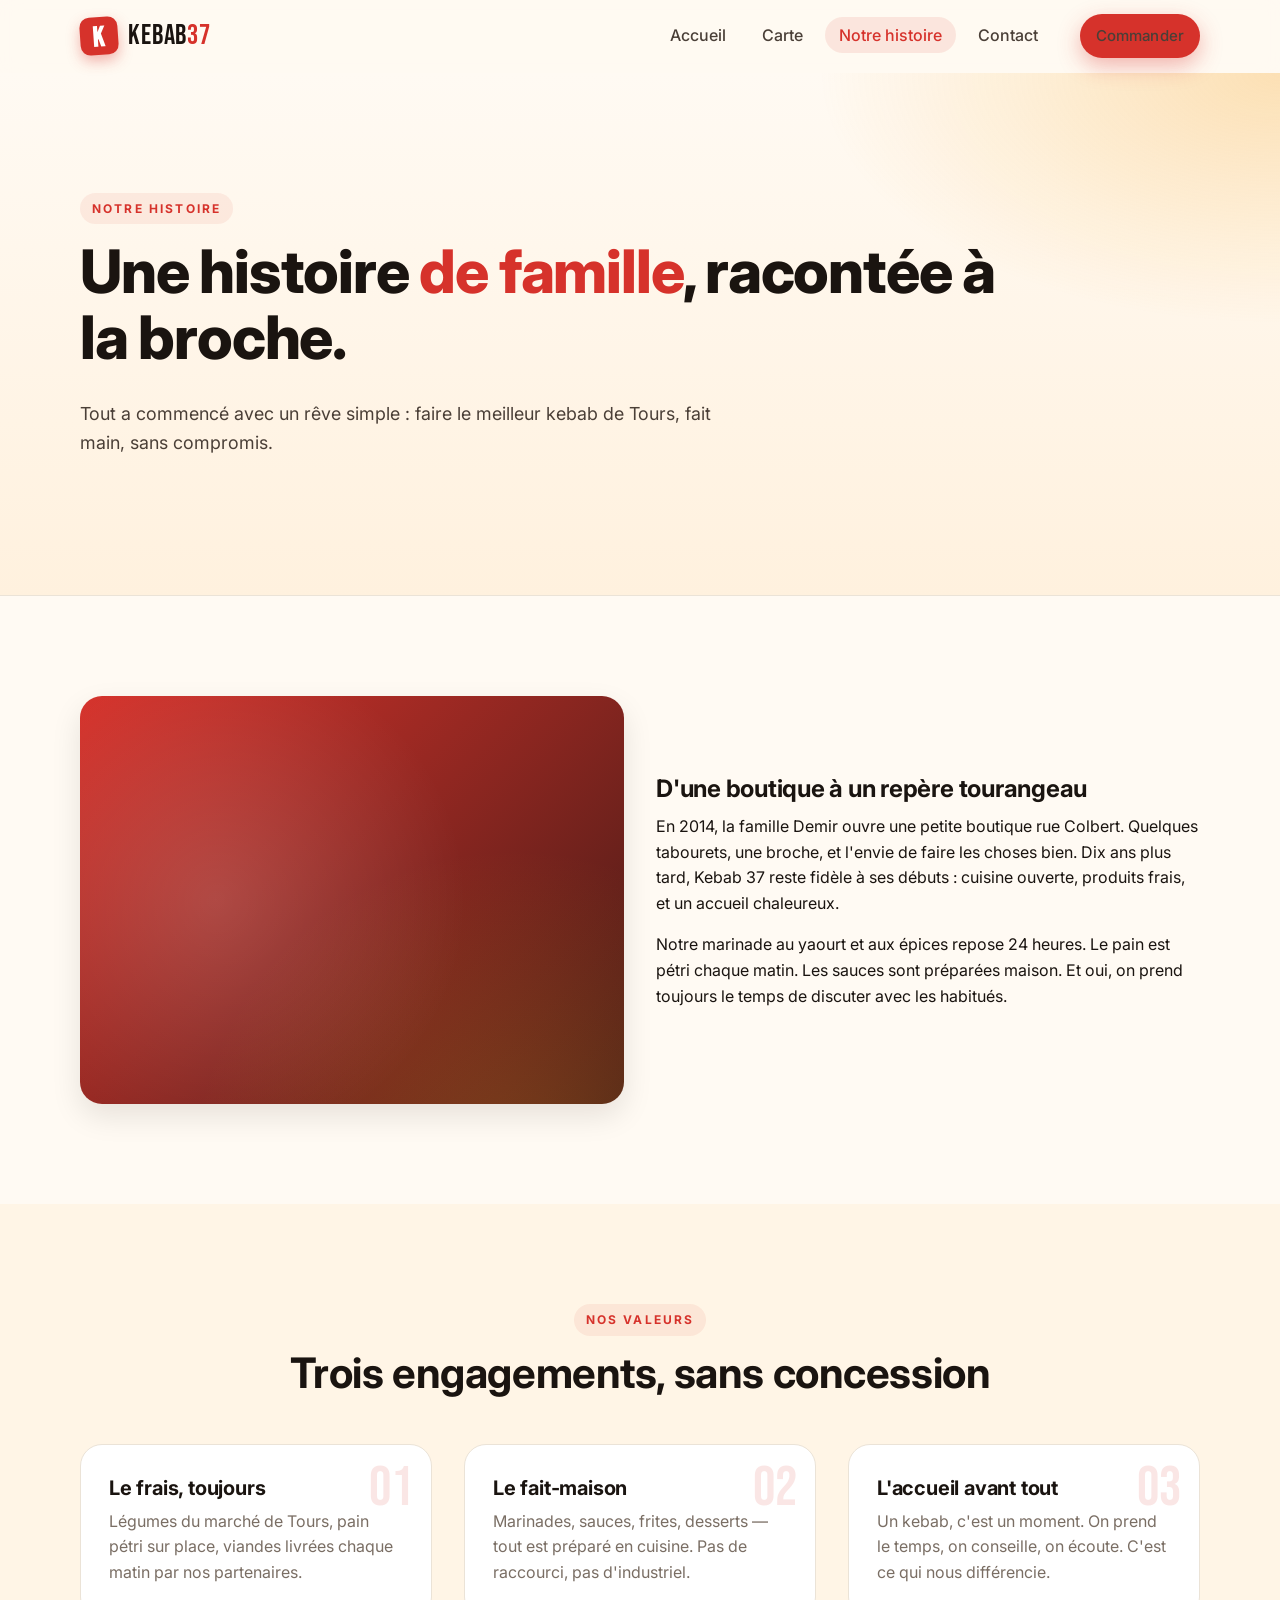
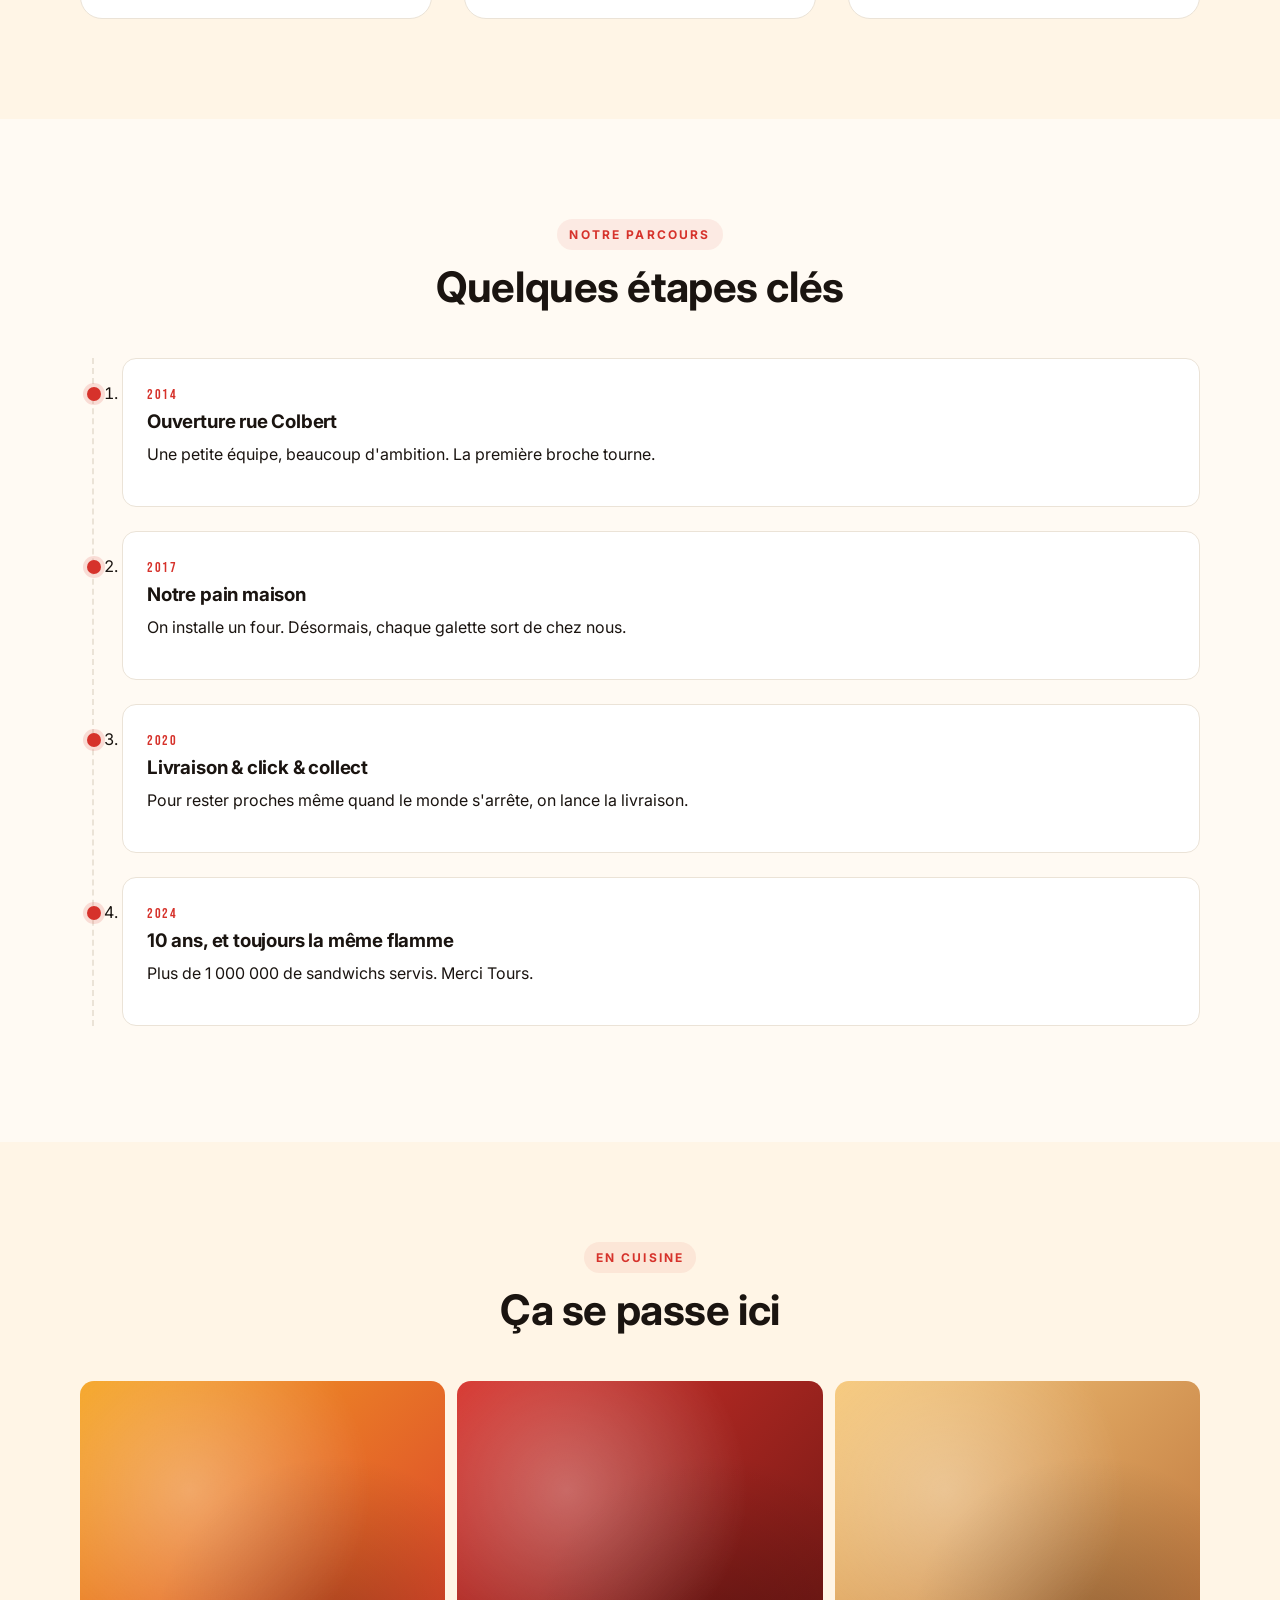
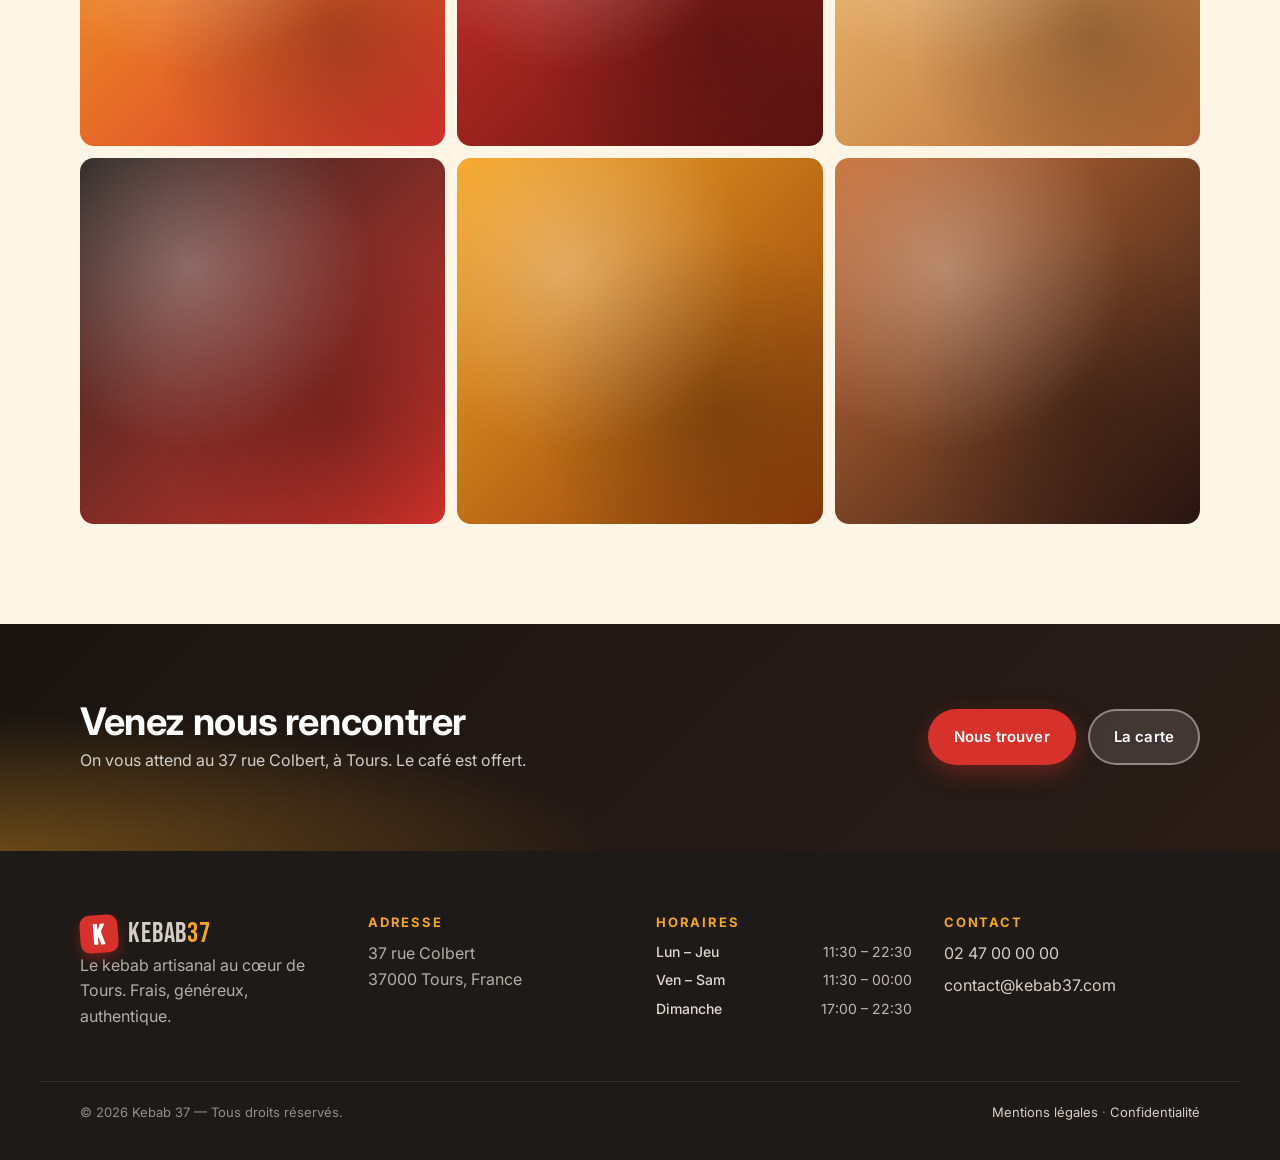
==== about.html @ 41ce118f "feat: initial Kebab 37 multi-page site (home, menu, about, contact)" ====
<!DOCTYPE html>
<html lang="fr">
<head>
  <meta charset="UTF-8" />
  <meta name="viewport" content="width=device-width, initial-scale=1.0" />
  <title>Notre histoire — Kebab 37</title>
  <meta name="description" content="L'histoire de Kebab 37 : une famille passionnée, des recettes traditionnelles, un produit français." />
  <link rel="preconnect" href="https://fonts.googleapis.com">
  <link rel="preconnect" href="https://fonts.gstatic.com" crossorigin>
  <link href="https://fonts.googleapis.com/css2?family=Bebas+Neue&family=Inter:wght@400;500;600;700;800&display=swap" rel="stylesheet">
  <link rel="stylesheet" href="assets/css/styles.css" />
</head>
<body>
  <a class="skip-link" href="#main">Aller au contenu</a>

  <header class="site-header" id="siteHeader">
    <div class="container nav-wrap">
      <a href="index.html" class="logo" aria-label="Kebab 37 - Accueil">
        <span class="logo-mark">K</span>
        <span class="logo-text">Kebab<span class="logo-num">37</span></span>
      </a>
      <button class="nav-toggle" aria-label="Ouvrir le menu" aria-expanded="false" aria-controls="primaryNav">
        <span></span><span></span><span></span>
      </button>
      <nav id="primaryNav" class="primary-nav" aria-label="Menu principal">
        <ul>
          <li><a href="index.html">Accueil</a></li>
          <li><a href="menu.html">Carte</a></li>
          <li><a href="about.html" class="active">Notre histoire</a></li>
          <li><a href="contact.html">Contact</a></li>
        </ul>
        <a class="btn btn-primary nav-cta" href="contact.html#commander">Commander</a>
      </nav>
    </div>
  </header>

  <main id="main">
    <section class="page-hero">
      <div class="container">
        <p class="eyebrow">Notre histoire</p>
        <h1>Une histoire <span class="accent">de famille</span>, racontée à la broche.</h1>
        <p class="lead">Tout a commencé avec un rêve simple : faire le meilleur kebab de Tours, fait main, sans compromis.</p>
      </div>
    </section>

    <section class="section">
      <div class="container grid grid-2 align-center">
        <div class="story-media" aria-hidden="true">
          <div class="story-img tall" data-img="family"></div>
        </div>
        <div>
          <h2>D'une boutique à un repère tourangeau</h2>
          <p>
            En 2014, la famille Demir ouvre une petite boutique rue Colbert. Quelques tabourets, une broche,
            et l'envie de faire les choses bien. Dix ans plus tard, Kebab 37 reste fidèle à ses débuts :
            cuisine ouverte, produits frais, et un accueil chaleureux.
          </p>
          <p>
            Notre marinade au yaourt et aux épices repose 24 heures. Le pain est pétri chaque matin.
            Les sauces sont préparées maison. Et oui, on prend toujours le temps de discuter avec les habitués.
          </p>
        </div>
      </div>
    </section>

    <!-- VALUES -->
    <section class="section alt">
      <div class="container">
        <header class="section-head">
          <p class="eyebrow">Nos valeurs</p>
          <h2>Trois engagements, sans concession</h2>
        </header>
        <div class="grid grid-3">
          <article class="value-card">
            <div class="value-num">01</div>
            <h3>Le frais, toujours</h3>
            <p>Légumes du marché de Tours, pain pétri sur place, viandes livrées chaque matin par nos partenaires.</p>
          </article>
          <article class="value-card">
            <div class="value-num">02</div>
            <h3>Le fait-maison</h3>
            <p>Marinades, sauces, frites, desserts — tout est préparé en cuisine. Pas de raccourci, pas d'industriel.</p>
          </article>
          <article class="value-card">
            <div class="value-num">03</div>
            <h3>L'accueil avant tout</h3>
            <p>Un kebab, c'est un moment. On prend le temps, on conseille, on écoute. C'est ce qui nous différencie.</p>
          </article>
        </div>
      </div>
    </section>

    <!-- TIMELINE -->
    <section class="section">
      <div class="container">
        <header class="section-head">
          <p class="eyebrow">Notre parcours</p>
          <h2>Quelques étapes clés</h2>
        </header>
        <ol class="timeline">
          <li>
            <span class="t-year">2014</span>
            <h3>Ouverture rue Colbert</h3>
            <p>Une petite équipe, beaucoup d'ambition. La première broche tourne.</p>
          </li>
          <li>
            <span class="t-year">2017</span>
            <h3>Notre pain maison</h3>
            <p>On installe un four. Désormais, chaque galette sort de chez nous.</p>
          </li>
          <li>
            <span class="t-year">2020</span>
            <h3>Livraison & click & collect</h3>
            <p>Pour rester proches même quand le monde s'arrête, on lance la livraison.</p>
          </li>
          <li>
            <span class="t-year">2024</span>
            <h3>10 ans, et toujours la même flamme</h3>
            <p>Plus de 1 000 000 de sandwichs servis. Merci Tours.</p>
          </li>
        </ol>
      </div>
    </section>

    <!-- GALLERY -->
    <section class="section alt">
      <div class="container">
        <header class="section-head">
          <p class="eyebrow">En cuisine</p>
          <h2>Ça se passe ici</h2>
        </header>
        <div class="gallery">
          <div class="gal-item" data-img="g1"></div>
          <div class="gal-item" data-img="g2"></div>
          <div class="gal-item" data-img="g3"></div>
          <div class="gal-item" data-img="g4"></div>
          <div class="gal-item" data-img="g5"></div>
          <div class="gal-item" data-img="g6"></div>
        </div>
      </div>
    </section>

    <section class="cta-band">
      <div class="container cta-inner">
        <div>
          <h2>Venez nous rencontrer</h2>
          <p>On vous attend au 37 rue Colbert, à Tours. Le café est offert.</p>
        </div>
        <div class="cta-actions">
          <a class="btn btn-primary" href="contact.html">Nous trouver</a>
          <a class="btn btn-ghost-light" href="menu.html">La carte</a>
        </div>
      </div>
    </section>
  </main>

  <footer class="site-footer">
    <div class="container grid grid-4 footer-grid">
      <div>
        <a href="index.html" class="logo logo-light">
          <span class="logo-mark">K</span>
          <span class="logo-text">Kebab<span class="logo-num">37</span></span>
        </a>
        <p class="muted">Le kebab artisanal au cœur de Tours. Frais, généreux, authentique.</p>
      </div>
      <div>
        <h4>Adresse</h4>
        <p class="muted">37 rue Colbert<br/>37000 Tours, France</p>
      </div>
      <div>
        <h4>Horaires</h4>
        <ul class="hours">
          <li><span>Lun – Jeu</span><span>11:30 – 22:30</span></li>
          <li><span>Ven – Sam</span><span>11:30 – 00:00</span></li>
          <li><span>Dimanche</span><span>17:00 – 22:30</span></li>
        </ul>
      </div>
      <div>
        <h4>Contact</h4>
        <ul class="contact-list">
          <li><a href="tel:+33247000000">02 47 00 00 00</a></li>
          <li><a href="mailto:contact@kebab37.com">contact@kebab37.com</a></li>
        </ul>
      </div>
    </div>
    <div class="container footer-bottom">
      <p>© <span id="year"></span> Kebab 37 — Tous droits réservés.</p>
      <p><a href="#">Mentions légales</a> · <a href="#">Confidentialité</a></p>
    </div>
  </footer>

  <script src="assets/js/main.js"></script>
</body>
</html>
---- assets/css/styles.css ----
/* ============================================
   Kebab 37 — Stylesheet
   ============================================ */

/* ---------- Tokens ---------- */
:root {
  --c-bg: #fffaf3;
  --c-surface: #ffffff;
  --c-ink: #1a1410;
  --c-ink-2: #4a3f37;
  --c-muted: #7a6e64;
  --c-line: #ebe3d7;

  --c-primary: #d6322b;       /* tomato red */
  --c-primary-dk: #b62721;
  --c-accent: #f5a524;        /* warm saffron */
  --c-accent-dk: #c4801a;
  --c-charcoal: #1d1a17;
  --c-charcoal-2: #2a2521;

  --shadow-sm: 0 4px 12px rgba(20, 12, 6, 0.06);
  --shadow-md: 0 12px 30px rgba(20, 12, 6, 0.10);
  --shadow-lg: 0 24px 60px rgba(20, 12, 6, 0.18);

  --radius-sm: 8px;
  --radius: 14px;
  --radius-lg: 22px;
  --radius-pill: 999px;

  --max-w: 1200px;
  --gutter: clamp(16px, 4vw, 40px);

  --t-fast: 160ms ease;
  --t-med: 280ms cubic-bezier(.2,.7,.3,1);

  --font-display: "Bebas Neue", "Inter", system-ui, sans-serif;
  --font-body: "Inter", system-ui, -apple-system, "Segoe UI", Roboto, sans-serif;
}

/* ---------- Reset ---------- */
*, *::before, *::after { box-sizing: border-box; }
html { scroll-behavior: smooth; -webkit-text-size-adjust: 100%; }
body {
  margin: 0;
  font-family: var(--font-body);
  color: var(--c-ink);
  background: var(--c-bg);
  line-height: 1.6;
  -webkit-font-smoothing: antialiased;
  text-rendering: optimizeLegibility;
}
img, svg { max-width: 100%; display: block; }
a { color: inherit; text-decoration: none; }
button { font: inherit; cursor: pointer; border: 0; background: none; color: inherit; }
ul { list-style: none; padding: 0; margin: 0; }
h1, h2, h3, h4 { margin: 0 0 .5em; line-height: 1.1; letter-spacing: -.01em; }
p { margin: 0 0 1em; }

.skip-link {
  position: absolute; left: -9999px; top: 0;
  background: var(--c-ink); color: #fff; padding: 12px 16px; z-index: 999; border-radius: 0 0 8px 0;
}
.skip-link:focus { left: 0; }

/* ---------- Layout ---------- */
.container {
  max-width: var(--max-w);
  margin-inline: auto;
  padding-inline: var(--gutter);
}
.section { padding-block: clamp(56px, 8vw, 100px); }
.section.alt { background: #fff5e6; }
.section-head { text-align: center; margin-bottom: 48px; }
.section-head h2 { font-size: clamp(28px, 3.4vw, 42px); }
.section-sub { color: var(--c-muted); max-width: 60ch; margin-inline: auto; }
.center { text-align: center; }
.mt-32 { margin-top: 32px; }
.muted { color: var(--c-muted); }

.grid { display: grid; gap: clamp(20px, 3vw, 32px); }
.grid-2 { grid-template-columns: 1fr; }
.grid-3 { grid-template-columns: 1fr; }
.grid-4 { grid-template-columns: 1fr; }
@media (min-width: 720px) {
  .grid-2 { grid-template-columns: repeat(2, 1fr); }
  .grid-3 { grid-template-columns: repeat(2, 1fr); }
  .grid-4 { grid-template-columns: repeat(2, 1fr); }
}
@media (min-width: 1000px) {
  .grid-3 { grid-template-columns: repeat(3, 1fr); }
  .grid-4 { grid-template-columns: repeat(4, 1fr); }
}
.align-center { align-items: center; }

/* ---------- Eyebrow / Headings ---------- */
.eyebrow {
  display: inline-block;
  text-transform: uppercase;
  letter-spacing: .18em;
  font-weight: 700;
  font-size: 12px;
  color: var(--c-primary);
  margin-bottom: 14px;
  padding: 6px 12px;
  background: rgba(214, 50, 43, .08);
  border-radius: var(--radius-pill);
}
.accent { color: var(--c-primary); }

/* ---------- Buttons ---------- */
.btn {
  display: inline-flex;
  align-items: center;
  gap: 10px;
  padding: 14px 24px;
  border-radius: var(--radius-pill);
  font-weight: 600;
  font-size: 15px;
  letter-spacing: .01em;
  transition: transform var(--t-fast), background var(--t-fast), box-shadow var(--t-fast), color var(--t-fast);
  white-space: nowrap;
  border: 2px solid transparent;
}
.btn:active { transform: translateY(1px); }
.btn-primary {
  background: var(--c-primary);
  color: #fff;
  box-shadow: 0 8px 22px rgba(214, 50, 43, .35);
}
.btn-primary:hover { background: var(--c-primary-dk); box-shadow: 0 10px 26px rgba(214, 50, 43, .45); }
.btn-outline {
  border-color: var(--c-ink);
  color: var(--c-ink);
}
.btn-outline:hover { background: var(--c-ink); color: #fff; }
.btn-ghost {
  background: rgba(26, 20, 16, .05);
  color: var(--c-ink);
}
.btn-ghost:hover { background: rgba(26, 20, 16, .1); }
.btn-ghost-light {
  background: rgba(255,255,255,.12);
  color: #fff;
  border-color: rgba(255,255,255,.4);
}
.btn-ghost-light:hover { background: rgba(255,255,255,.22); }

/* ---------- Header / Nav ---------- */
.site-header {
  position: sticky;
  top: 0;
  z-index: 50;
  backdrop-filter: saturate(140%) blur(10px);
  -webkit-backdrop-filter: saturate(140%) blur(10px);
  background: rgba(255, 250, 243, .85);
  border-bottom: 1px solid transparent;
  transition: border-color var(--t-fast), background var(--t-fast), box-shadow var(--t-fast);
}
.site-header.scrolled {
  border-color: var(--c-line);
  box-shadow: var(--shadow-sm);
}
.nav-wrap {
  display: flex;
  align-items: center;
  justify-content: space-between;
  height: 72px;
  gap: 24px;
}
.logo {
  display: inline-flex;
  align-items: center;
  gap: 10px;
  font-family: var(--font-display);
  font-size: 28px;
  letter-spacing: .03em;
  color: var(--c-ink);
}
.logo-mark {
  display: inline-grid;
  place-items: center;
  width: 38px; height: 38px;
  background: var(--c-primary);
  color: #fff;
  border-radius: 10px;
  font-weight: 800;
  box-shadow: 0 6px 14px rgba(214, 50, 43, .35);
  transform: rotate(-4deg);
}
.logo-text { line-height: 1; }
.logo-num { color: var(--c-primary); }
.logo-light { color: #fff; }
.logo-light .logo-num { color: var(--c-accent); }

.primary-nav {
  display: flex;
  align-items: center;
  gap: 28px;
}
.primary-nav ul {
  display: flex;
  gap: 8px;
}
.primary-nav a {
  position: relative;
  padding: 8px 14px;
  font-weight: 500;
  border-radius: var(--radius-pill);
  color: var(--c-ink-2);
  transition: color var(--t-fast), background var(--t-fast);
}
.primary-nav a:hover { color: var(--c-ink); background: rgba(26, 20, 16, .05); }
.primary-nav a.active {
  color: var(--c-primary);
  background: rgba(214, 50, 43, .1);
}

.nav-toggle {
  display: none;
  width: 44px; height: 44px;
  border-radius: 10px;
  position: relative;
}
.nav-toggle span {
  display: block;
  position: absolute;
  left: 12px;
  width: 20px;
  height: 2px;
  background: var(--c-ink);
  border-radius: 2px;
  transition: transform var(--t-fast), opacity var(--t-fast), top var(--t-fast);
}
.nav-toggle span:nth-child(1) { top: 16px; }
.nav-toggle span:nth-child(2) { top: 21px; }
.nav-toggle span:nth-child(3) { top: 26px; }
.nav-toggle[aria-expanded="true"] span:nth-child(1) { top: 21px; transform: rotate(45deg); }
.nav-toggle[aria-expanded="true"] span:nth-child(2) { opacity: 0; }
.nav-toggle[aria-expanded="true"] span:nth-child(3) { top: 21px; transform: rotate(-45deg); }

@media (max-width: 920px) {
  .nav-toggle { display: block; }
  .primary-nav {
    position: fixed;
    inset: 72px 0 auto 0;
    background: var(--c-bg);
    flex-direction: column;
    align-items: stretch;
    gap: 16px;
    padding: 24px var(--gutter) 32px;
    border-bottom: 1px solid var(--c-line);
    transform: translateY(-12px);
    opacity: 0;
    pointer-events: none;
    transition: transform var(--t-med), opacity var(--t-med);
    box-shadow: var(--shadow-md);
  }
  .primary-nav.open {
    transform: translateY(0);
    opacity: 1;
    pointer-events: auto;
  }
  .primary-nav ul {
    flex-direction: column;
    gap: 4px;
  }
  .primary-nav a {
    display: block;
    padding: 14px 16px;
    border-radius: var(--radius);
  }
  .nav-cta { align-self: flex-start; }
}

/* ---------- Hero ---------- */
.hero {
  position: relative;
  overflow: hidden;
  isolation: isolate;
}
.hero-bg {
  position: absolute;
  inset: 0;
  z-index: -1;
  background:
    radial-gradient(80% 60% at 80% 0%, rgba(245, 165, 36, .35), transparent 60%),
    radial-gradient(60% 50% at 0% 100%, rgba(214, 50, 43, .25), transparent 60%),
    linear-gradient(180deg, #fffaf3 0%, #fff1de 100%);
}
.hero-bg::after {
  content: "";
  position: absolute;
  inset: 0;
  background-image:
    radial-gradient(circle at 1px 1px, rgba(26,20,16,.07) 1px, transparent 0);
  background-size: 24px 24px;
  opacity: .6;
  mask-image: linear-gradient(180deg, transparent, black 25%, black 75%, transparent);
  -webkit-mask-image: linear-gradient(180deg, transparent, black 25%, black 75%, transparent);
}
.hero-inner {
  padding-block: clamp(80px, 12vw, 140px);
  max-width: 880px;
}
.hero h1 {
  font-size: clamp(40px, 7vw, 84px);
  font-weight: 800;
  letter-spacing: -.02em;
  line-height: 1.02;
  margin-top: 8px;
}
.hero .lead {
  font-size: clamp(16px, 1.6vw, 19px);
  color: var(--c-ink-2);
  max-width: 60ch;
  margin-top: 18px;
}
.hero-cta {
  display: flex;
  flex-wrap: wrap;
  gap: 14px;
  margin-top: 32px;
}
.hero-meta {
  display: grid;
  grid-template-columns: repeat(3, minmax(0, 1fr));
  gap: 16px;
  margin-top: 56px;
  max-width: 640px;
}
.hero-meta li {
  display: flex;
  flex-direction: column;
  gap: 2px;
  padding: 16px 18px;
  background: rgba(255,255,255,.6);
  border: 1px solid var(--c-line);
  border-radius: var(--radius);
  backdrop-filter: blur(6px);
}
.hero-meta strong {
  font-family: var(--font-display);
  font-size: 28px;
  letter-spacing: .02em;
  color: var(--c-primary);
}
.hero-meta span { color: var(--c-muted); font-size: 13px; }

@media (max-width: 720px) {
  .hero-meta { grid-template-columns: 1fr; }
}

/* ---------- Page hero (subpages) ---------- */
.page-hero {
  position: relative;
  padding-block: clamp(72px, 10vw, 120px);
  background:
    radial-gradient(60% 80% at 100% 0%, rgba(245, 165, 36, .3), transparent 60%),
    linear-gradient(180deg, #fffaf3, #fff1de);
  border-bottom: 1px solid var(--c-line);
}
.page-hero h1 {
  font-size: clamp(34px, 5vw, 60px);
  font-weight: 800;
  letter-spacing: -.02em;
  max-width: 24ch;
}
.page-hero .lead {
  color: var(--c-ink-2);
  max-width: 60ch;
  font-size: clamp(15px, 1.4vw, 18px);
}

/* ---------- Features ---------- */
.feature-card {
  background: var(--c-surface);
  border: 1px solid var(--c-line);
  border-radius: var(--radius-lg);
  padding: 28px 26px;
  transition: transform var(--t-med), box-shadow var(--t-med), border-color var(--t-med);
}
.feature-card:hover {
  transform: translateY(-4px);
  box-shadow: var(--shadow-md);
  border-color: transparent;
}
.icon-wrap {
  width: 52px; height: 52px;
  display: grid; place-items: center;
  background: rgba(214, 50, 43, .1);
  color: var(--c-primary);
  border-radius: 14px;
  margin-bottom: 18px;
}
.icon-wrap svg { width: 26px; height: 26px; }
.feature-card h3 { font-size: 19px; }
.feature-card p { color: var(--c-muted); margin: 0; }

/* ---------- Menu cards ---------- */
.menu-grid { gap: 24px; }
.dish-card {
  background: var(--c-surface);
  border: 1px solid var(--c-line);
  border-radius: var(--radius-lg);
  overflow: hidden;
  transition: transform var(--t-med), box-shadow var(--t-med), border-color var(--t-med);
  display: flex;
  flex-direction: column;
}
.dish-card:hover {
  transform: translateY(-4px);
  box-shadow: var(--shadow-md);
  border-color: transparent;
}
.dish-card.horizontal {
  flex-direction: row;
  align-items: stretch;
}
.dish-card.horizontal .dish-img {
  flex: 0 0 38%;
  min-height: 160px;
}
.dish-card.mini {
  padding: 0;
}
.dish-card.mini .dish-body { padding: 22px 22px; }
.dish-img {
  aspect-ratio: 16 / 10;
  background: linear-gradient(135deg, #f6c97a, #c97138);
  position: relative;
  overflow: hidden;
}
.dish-img::before {
  content: "";
  position: absolute; inset: 0;
  background:
    radial-gradient(circle at 30% 30%, rgba(255,255,255,.35), transparent 50%),
    radial-gradient(circle at 70% 70%, rgba(0,0,0,.18), transparent 50%);
}
.dish-img::after {
  content: "";
  position: absolute; inset: 0;
  background-image:
    radial-gradient(circle, rgba(255,255,255,.25) 1.5px, transparent 2px),
    radial-gradient(circle, rgba(0,0,0,.15) 1px, transparent 2px);
  background-size: 30px 30px, 18px 18px;
  background-position: 0 0, 9px 9px;
  opacity: .55;
  mix-blend-mode: overlay;
}
/* Themed image variants */
.dish-img[data-img="durum"]    { background: linear-gradient(135deg, #ffd47a 0%, #d97a2c 60%, #6d2d12 100%); }
.dish-img[data-img="galette"]  { background: linear-gradient(135deg, #ffe2a3 0%, #d49b3a 100%); }
.dish-img[data-img="pita"]     { background: linear-gradient(135deg, #f6caa0 0%, #b06a32 100%); }
.dish-img[data-img="vegetarien"] { background: linear-gradient(135deg, #b8d77a 0%, #5b8a37 100%); }
.dish-img[data-img="assiette"] { background: linear-gradient(135deg, #f6a86b 0%, #c84e2a 100%); }
.dish-img[data-img="mixte"]    { background: linear-gradient(135deg, #e88d4a 0%, #842819 100%); }
.dish-img[data-img="kofte"]    { background: linear-gradient(135deg, #d28259 0%, #6f2d18 100%); }
.dish-img[data-img="poulet"]   { background: linear-gradient(135deg, #f0c179 0%, #a25c2c 100%); }
.dish-img[data-img="tacos"]    { background: linear-gradient(135deg, #f5b15c 0%, #b34c2a 100%); }
.dish-img[data-img="tacosL"]   { background: linear-gradient(135deg, #e89b4a 0%, #8a3318 100%); }
.dish-img[data-img="tacosXL"]  { background: linear-gradient(135deg, #d77b35 0%, #4a1d10 100%); }
.dish-img[data-img="burger"]   { background: linear-gradient(135deg, #f4b15c 0%, #783a18 100%); }
.dish-img[data-img="cheese"]   { background: linear-gradient(135deg, #f5c14a 0%, #7a3a14 100%); }
.dish-img[data-img="chicken"]  { background: linear-gradient(135deg, #f6d27a 0%, #a05818 100%); }
.dish-img[data-img="kid"]      { background: linear-gradient(135deg, #ffd9a3 0%, #f08a3f 100%); }
.dish-img[data-img="nuggets"]  { background: linear-gradient(135deg, #ffd166 0%, #c87a26 100%); }
.dish-img[data-img="grill"]    { background: linear-gradient(135deg, #d6322b 0%, #4a0d0a 100%); }
.dish-img[data-img="family"]   { background: linear-gradient(135deg, #2a2521 0%, #d6322b 100%); }
.dish-img[data-img^="g"]       { background: linear-gradient(135deg, #f5a524 0%, #d6322b 100%); }

.dish-body {
  padding: 22px 24px 26px;
  flex: 1;
  display: flex;
  flex-direction: column;
}
.dish-head {
  display: flex;
  justify-content: space-between;
  gap: 14px;
  align-items: baseline;
  margin-bottom: 6px;
}
.dish-head h3 {
  font-size: 19px;
  margin: 0;
  display: inline-flex;
  align-items: center;
  gap: 8px;
}
.price {
  font-family: var(--font-display);
  font-size: 22px;
  letter-spacing: .03em;
  color: var(--c-primary);
}
.dish-body p {
  color: var(--c-muted);
  margin: 0 0 14px;
  font-size: 14.5px;
}
.tag {
  align-self: flex-start;
  margin-top: auto;
  font-size: 12px;
  font-weight: 600;
  letter-spacing: .04em;
  text-transform: uppercase;
  background: rgba(245, 165, 36, .15);
  color: var(--c-accent-dk);
  padding: 5px 10px;
  border-radius: var(--radius-pill);
}
.badge {
  font-size: 11px;
  padding: 3px 8px;
  border-radius: 6px;
  font-weight: 700;
  text-transform: uppercase;
  letter-spacing: .05em;
}
.badge.veg { background: #d6f0c1; color: #2f6a16; }

/* ---------- Menu filters ---------- */
.menu-filters {
  display: flex;
  flex-wrap: wrap;
  gap: 8px;
  justify-content: center;
  margin-bottom: 40px;
  padding: 6px;
  background: var(--c-surface);
  border: 1px solid var(--c-line);
  border-radius: var(--radius-pill);
  width: fit-content;
  margin-inline: auto;
  max-width: 100%;
  overflow-x: auto;
}
.filter {
  padding: 10px 18px;
  border-radius: var(--radius-pill);
  font-weight: 600;
  font-size: 14px;
  color: var(--c-ink-2);
  white-space: nowrap;
  transition: background var(--t-fast), color var(--t-fast);
}
.filter:hover { background: rgba(26,20,16,.06); }
.filter.active {
  background: var(--c-ink);
  color: #fff;
}
.menu-section { margin-bottom: 56px; }
.menu-section.is-hidden { display: none; }
.menu-section.is-hidden + .menu-section { margin-top: 0; }
.cat-title {
  font-family: var(--font-display);
  font-size: clamp(28px, 3vw, 36px);
  letter-spacing: .04em;
  margin-bottom: 20px;
  color: var(--c-ink);
  position: relative;
  padding-left: 18px;
}
.cat-title::before {
  content: "";
  position: absolute;
  left: 0;
  top: 50%;
  transform: translateY(-50%);
  width: 6px;
  height: 70%;
  background: var(--c-primary);
  border-radius: 4px;
}

/* ---------- Story ---------- */
.story-media {
  position: relative;
  aspect-ratio: 4/3;
  border-radius: var(--radius-lg);
  overflow: hidden;
  box-shadow: var(--shadow-md);
}
.story-img {
  position: absolute;
  inset: 0;
  background: linear-gradient(135deg, #d6322b 0%, #1a1410 100%);
}
.story-img.tall { aspect-ratio: 4/5; position: relative; inset: auto; }
.story-img::after {
  content: "";
  position: absolute; inset: 0;
  background-image:
    radial-gradient(circle at 25% 30%, rgba(255,255,255,.15), transparent 40%),
    radial-gradient(circle at 80% 70%, rgba(245, 165, 36, .25), transparent 50%);
}
.story-badge {
  position: absolute;
  bottom: 18px;
  left: 18px;
  background: rgba(255,255,255,.95);
  color: var(--c-ink);
  padding: 14px 18px;
  border-radius: var(--radius);
  display: flex;
  flex-direction: column;
  box-shadow: var(--shadow-md);
}
.story-badge strong {
  font-family: var(--font-display);
  font-size: 32px;
  color: var(--c-primary);
  line-height: 1;
}
.story-badge span { font-size: 12px; color: var(--c-muted); }
.story h2 {
  font-size: clamp(26px, 3vw, 36px);
}

/* ---------- Testimonials ---------- */
.quote-card {
  margin: 0;
  padding: 28px;
  background: var(--c-surface);
  border-radius: var(--radius-lg);
  border: 1px solid var(--c-line);
  transition: box-shadow var(--t-med), transform var(--t-med);
}
.quote-card:hover { box-shadow: var(--shadow-md); transform: translateY(-3px); }
.stars { color: var(--c-accent); letter-spacing: .15em; margin-bottom: 10px; }
.quote-card blockquote {
  margin: 0 0 12px;
  font-size: 17px;
  line-height: 1.55;
}
.quote-card figcaption { color: var(--c-muted); font-size: 14px; }

/* ---------- CTA band ---------- */
.cta-band {
  background:
    radial-gradient(80% 100% at 0% 100%, rgba(245, 165, 36, .35), transparent 60%),
    linear-gradient(135deg, #1a1410 0%, #2a1d18 100%);
  color: #fff;
}
.cta-inner {
  display: flex;
  gap: 28px;
  align-items: center;
  justify-content: space-between;
  flex-wrap: wrap;
  padding-block: clamp(48px, 6vw, 80px);
}
.cta-inner h2 { font-size: clamp(26px, 3vw, 38px); margin-bottom: 6px; }
.cta-inner p { color: rgba(255,255,255,.78); margin: 0; }
.cta-actions {
  display: flex;
  gap: 12px;
  flex-wrap: wrap;
}

/* ---------- About: values ---------- */
.value-card {
  background: var(--c-surface);
  border: 1px solid var(--c-line);
  border-radius: var(--radius-lg);
  padding: 32px 28px;
  position: relative;
  overflow: hidden;
}
.value-num {
  font-family: var(--font-display);
  font-size: 56px;
  color: rgba(214, 50, 43, .12);
  line-height: 1;
  position: absolute;
  top: 16px; right: 18px;
}
.value-card h3 { font-size: 20px; }
.value-card p { color: var(--c-muted); margin: 0; }

/* ---------- Timeline ---------- */
.timeline {
  position: relative;
  display: grid;
  gap: 24px;
  padding-left: 28px;
  border-left: 2px dashed var(--c-line);
  margin-left: 12px;
}
.timeline li {
  position: relative;
  background: var(--c-surface);
  border: 1px solid var(--c-line);
  border-radius: var(--radius);
  padding: 22px 24px;
}
.timeline li::before {
  content: "";
  position: absolute;
  left: -36px; top: 28px;
  width: 14px; height: 14px;
  border-radius: 50%;
  background: var(--c-primary);
  box-shadow: 0 0 0 4px rgba(214, 50, 43, .15);
}
.t-year {
  display: inline-block;
  font-family: var(--font-display);
  font-size: 14px;
  letter-spacing: .12em;
  color: var(--c-primary);
  margin-bottom: 6px;
}

/* ---------- Gallery ---------- */
.gallery {
  display: grid;
  grid-template-columns: repeat(2, 1fr);
  gap: 12px;
}
@media (min-width: 800px) {
  .gallery { grid-template-columns: repeat(3, 1fr); }
}
.gal-item {
  aspect-ratio: 1/1;
  border-radius: var(--radius);
  background: linear-gradient(135deg, #f5a524, #d6322b);
  position: relative;
  overflow: hidden;
  transition: transform var(--t-med);
}
.gal-item:hover { transform: scale(1.02); }
.gal-item::after {
  content: "";
  position: absolute; inset: 0;
  background:
    radial-gradient(circle at 30% 30%, rgba(255,255,255,.3), transparent 50%),
    radial-gradient(circle at 70% 70%, rgba(0,0,0,.25), transparent 50%);
}
.gal-item[data-img="g2"] { background: linear-gradient(135deg, #d6322b, #5e1310); }
.gal-item[data-img="g3"] { background: linear-gradient(135deg, #f6c87a, #b46732); }
.gal-item[data-img="g4"] { background: linear-gradient(135deg, #2a2521, #d6322b); }
.gal-item[data-img="g5"] { background: linear-gradient(135deg, #f5a524, #8a3a0a); }
.gal-item[data-img="g6"] { background: linear-gradient(135deg, #c97138, #2a1612); }

/* ---------- Contact ---------- */
.contact-grid {
  align-items: stretch;
}
.contact-info {
  display: grid;
  gap: 18px;
  margin-top: 18px;
}
.contact-info > li {
  display: grid;
  grid-template-columns: 110px 1fr;
  gap: 16px;
  padding: 14px 0;
  border-top: 1px solid var(--c-line);
}
.contact-info > li:first-child { border-top: 0; padding-top: 0; }
.contact-info strong { font-size: 13px; text-transform: uppercase; letter-spacing: .1em; color: var(--c-muted); }
.contact-info a { font-weight: 600; color: var(--c-ink); }
.contact-info a:hover { color: var(--c-primary); }
.hours { display: grid; gap: 6px; }
.hours li {
  display: flex;
  justify-content: space-between;
  gap: 16px;
  font-size: 14px;
  color: var(--c-muted);
}
.hours li span:first-child { color: var(--c-ink-2); font-weight: 500; }
.hours.dark li { color: var(--c-ink-2); }

.map-wrap {
  border-radius: var(--radius-lg);
  overflow: hidden;
  border: 1px solid var(--c-line);
  background: #eee;
  min-height: 360px;
  height: 100%;
}
.map-wrap iframe {
  display: block;
  width: 100%;
  height: 100%;
  min-height: 360px;
  border: 0;
}

.order-card {
  display: block;
  background: var(--c-surface);
  border: 1px solid var(--c-line);
  border-radius: var(--radius-lg);
  padding: 28px;
  transition: transform var(--t-med), box-shadow var(--t-med), border-color var(--t-med);
}
.order-card:hover {
  transform: translateY(-4px);
  box-shadow: var(--shadow-md);
  border-color: transparent;
}
.order-card h3 { font-size: 19px; margin-bottom: 6px; }
.order-card p { margin: 0 0 16px; }
.link-arrow {
  font-weight: 700;
  color: var(--c-primary);
}

/* ---------- Form ---------- */
.contact-form {
  max-width: 820px;
  margin-inline: auto;
  background: var(--c-surface);
  padding: clamp(24px, 4vw, 40px);
  border-radius: var(--radius-lg);
  border: 1px solid var(--c-line);
  box-shadow: var(--shadow-sm);
}
.form-grid {
  display: grid;
  grid-template-columns: 1fr;
  gap: 18px;
}
@media (min-width: 720px) {
  .form-grid { grid-template-columns: repeat(2, 1fr); }
  .form-grid .full { grid-column: 1 / -1; }
}
.contact-form label {
  display: flex;
  flex-direction: column;
  gap: 6px;
  font-size: 14px;
  font-weight: 500;
  color: var(--c-ink-2);
}
.contact-form input,
.contact-form select,
.contact-form textarea {
  padding: 12px 14px;
  border: 1.5px solid var(--c-line);
  border-radius: 12px;
  font: inherit;
  font-size: 15px;
  background: #fffaf3;
  color: var(--c-ink);
  transition: border-color var(--t-fast), box-shadow var(--t-fast);
}
.contact-form input:focus,
.contact-form select:focus,
.contact-form textarea:focus {
  outline: 0;
  border-color: var(--c-primary);
  box-shadow: 0 0 0 4px rgba(214, 50, 43, .12);
}
.contact-form textarea { resize: vertical; min-height: 130px; }
.contact-form button { margin-top: 22px; }
.form-status {
  margin: 14px 0 0;
  font-size: 14px;
  color: var(--c-muted);
}
.form-status.success { color: #2e7a1a; }
.form-status.error { color: var(--c-primary); }

/* ---------- Info band ---------- */
.info-band {
  background: var(--c-surface);
  border: 1px solid var(--c-line);
  border-radius: var(--radius-lg);
  padding: clamp(22px, 3vw, 36px);
  text-align: center;
}
.info-band h3 { font-size: 22px; margin-bottom: 8px; }
.info-band p { color: var(--c-muted); margin: 0; max-width: 70ch; margin-inline: auto; }

/* ---------- Footer ---------- */
.site-footer {
  margin-top: 0;
  background: var(--c-charcoal);
  color: #f4eee5;
  padding-block: 64px 24px;
}
.footer-grid { gap: 32px; }
.site-footer h4 {
  text-transform: uppercase;
  font-size: 13px;
  letter-spacing: .14em;
  color: var(--c-accent);
  margin-bottom: 12px;
}
.site-footer .muted { color: rgba(244, 238, 229, .7); }
.site-footer a { color: rgba(244, 238, 229, .85); }
.site-footer a:hover { color: var(--c-accent); }
.site-footer .hours li { color: rgba(244, 238, 229, .75); }
.site-footer .hours li span:first-child { color: rgba(244, 238, 229, .9); }
.contact-list { display: grid; gap: 6px; margin-bottom: 14px; }
.socials {
  display: flex; gap: 10px;
}
.socials a {
  display: grid; place-items: center;
  width: 38px; height: 38px;
  background: rgba(255,255,255,.08);
  border-radius: 10px;
  transition: background var(--t-fast), transform var(--t-fast);
}
.socials svg { width: 18px; height: 18px; }
.socials a:hover { background: var(--c-primary); color: #fff; transform: translateY(-2px); }

.footer-bottom {
  margin-top: 36px;
  padding-top: 20px;
  border-top: 1px solid rgba(255,255,255,.08);
  display: flex;
  justify-content: space-between;
  flex-wrap: wrap;
  gap: 8px;
  font-size: 13px;
  color: rgba(244, 238, 229, .55);
}

/* ---------- Reveal animation ---------- */
.reveal {
  opacity: 0;
  transform: translateY(16px);
  transition: opacity .7s ease, transform .7s cubic-bezier(.2,.7,.3,1);
}
.reveal.visible {
  opacity: 1;
  transform: translateY(0);
}

@media (prefers-reduced-motion: reduce) {
  *, *::before, *::after { animation: none !important; transition: none !important; }
  html { scroll-behavior: auto; }
}
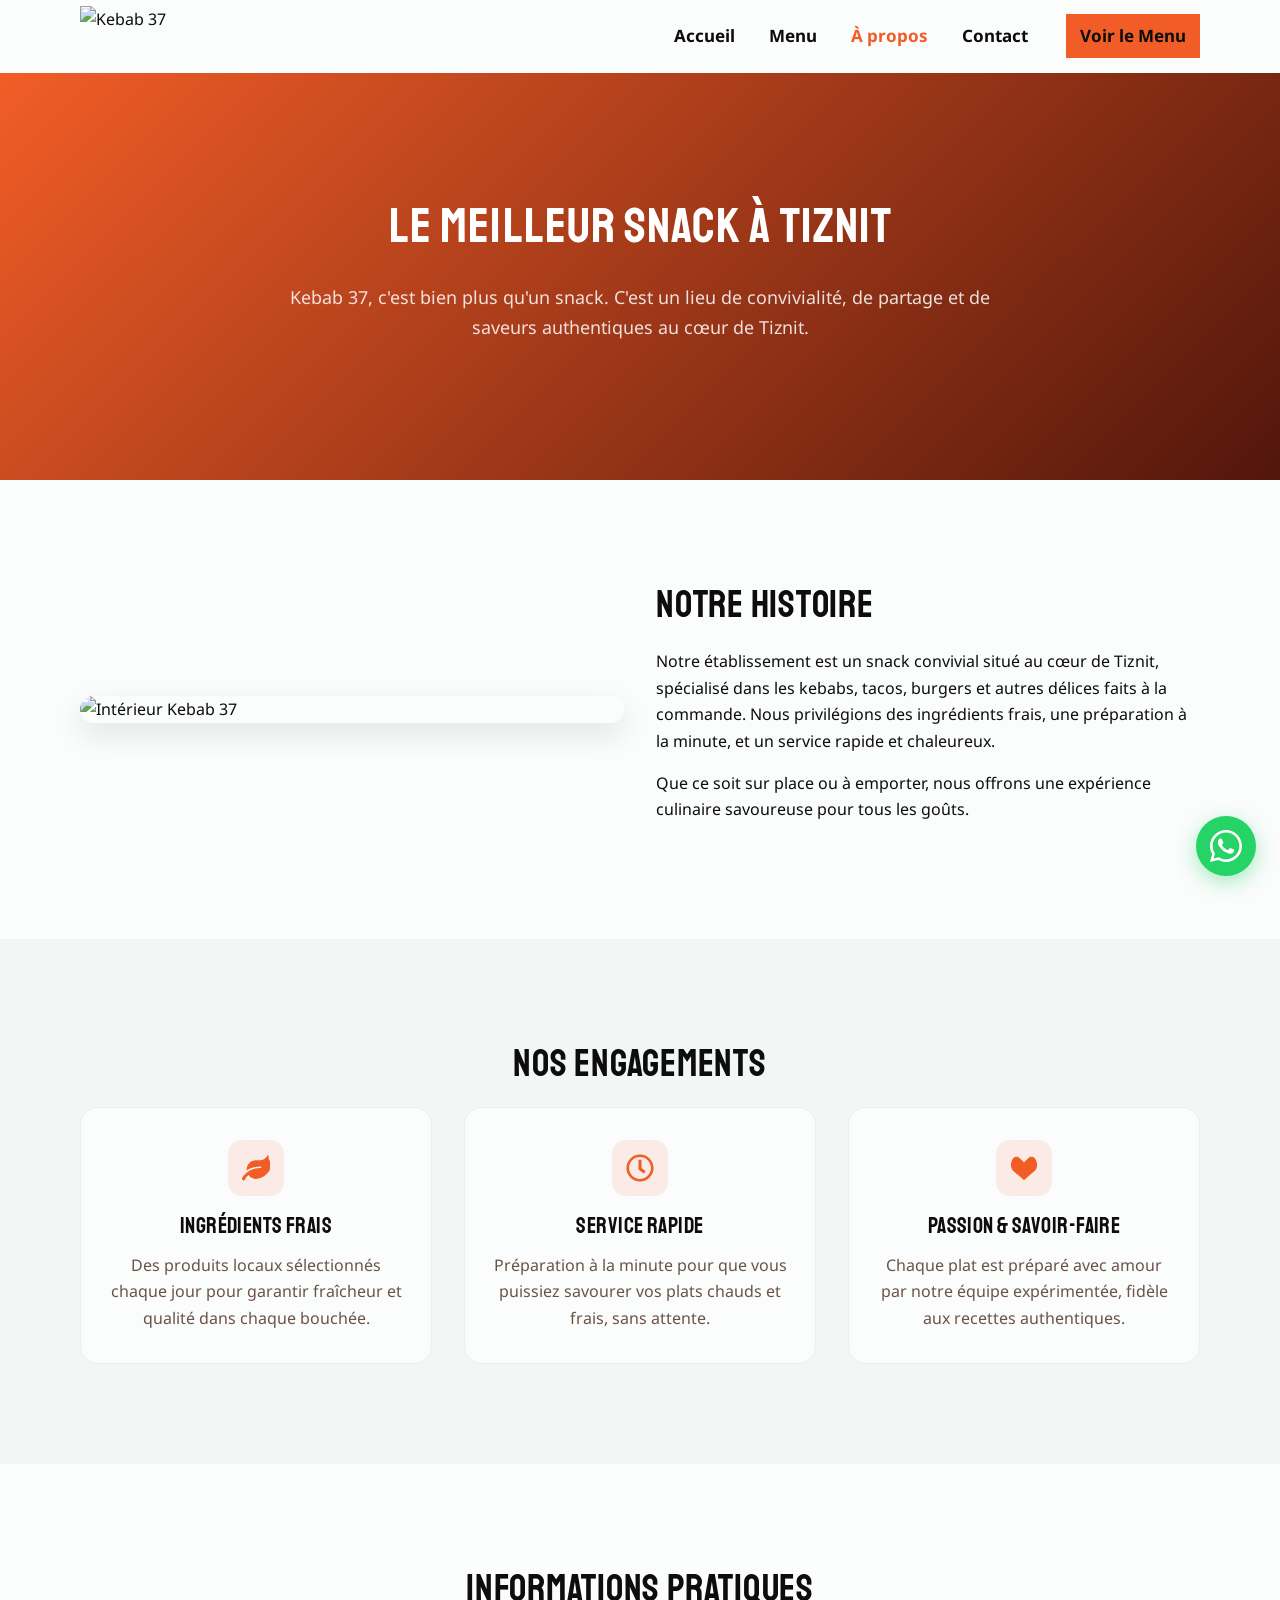
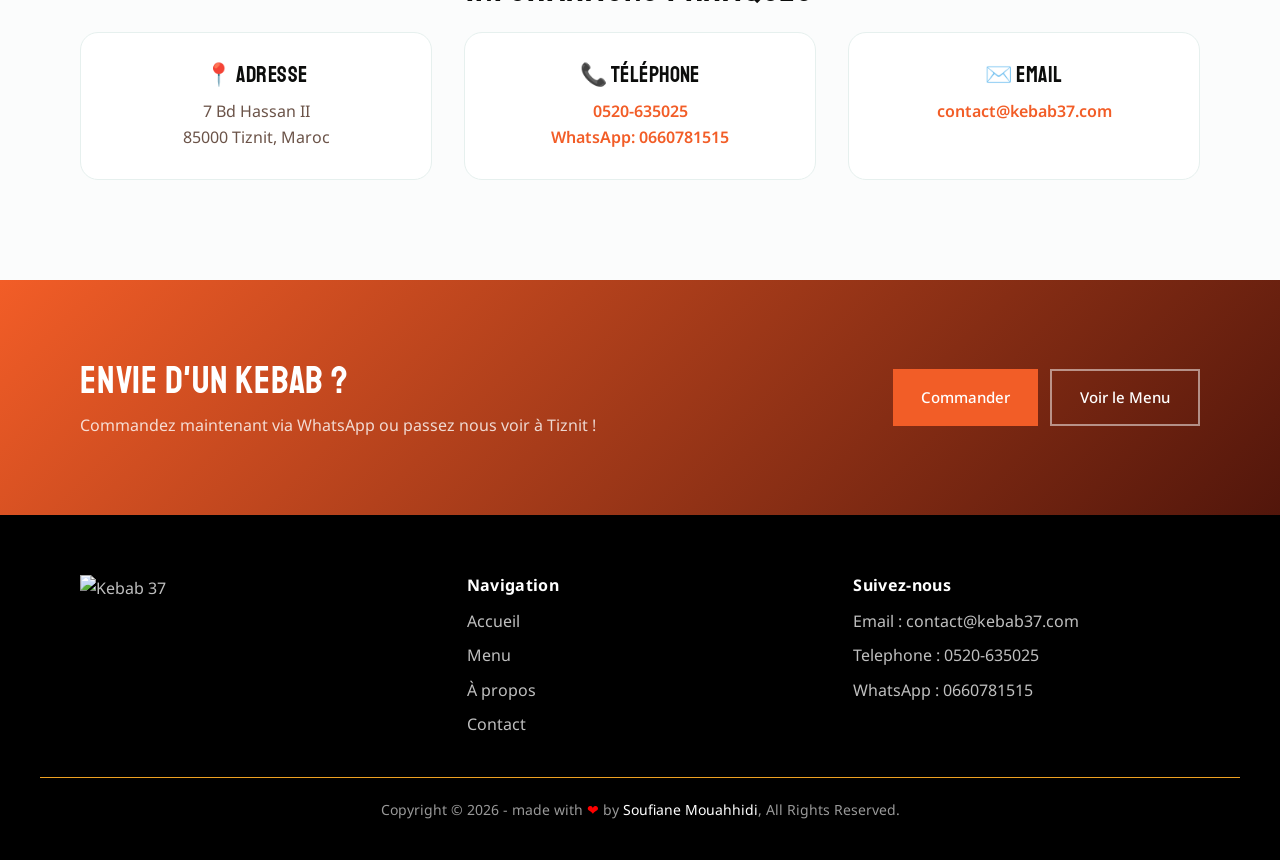
==== commit 67d35859: "feat: rebuild site to match kebab37.com (Tiznit, Morocco) - Rewrote all pages with real content from" ====
--- a/about.html
+++ b/about.html
@@ -1,14 +1,15 @@
 <!DOCTYPE html>
 <html lang="fr">
 <head>
-  <meta charset="UTF-8" />
-  <meta name="viewport" content="width=device-width, initial-scale=1.0" />
-  <title>Notre histoire — Kebab 37</title>
-  <meta name="description" content="L'histoire de Kebab 37 : une famille passionnée, des recettes traditionnelles, un produit français." />
+  <meta charset="UTF-8">
+  <meta name="viewport" content="width=device-width, initial-scale=1.0">
+  <title>À propos – Kebab 37 Tiznit</title>
+  <meta name="description" content="Kebab 37, le meilleur snack à Tiznit. Découvrez notre histoire, nos valeurs et notre passion pour la cuisine rapide de qualité.">
   <link rel="preconnect" href="https://fonts.googleapis.com">
   <link rel="preconnect" href="https://fonts.gstatic.com" crossorigin>
-  <link href="https://fonts.googleapis.com/css2?family=Bebas+Neue&family=Inter:wght@400;500;600;700;800&display=swap" rel="stylesheet">
-  <link rel="stylesheet" href="assets/css/styles.css" />
+  <link href="https://fonts.googleapis.com/css2?family=Noto+Sans:wght@400;500;600;700&family=Staatliches&display=swap" rel="stylesheet">
+  <link rel="stylesheet" href="assets/css/styles.css">
+  <link rel="icon" href="https://kebab37.com/wp-content/uploads/2025/06/cropped-LOGO-01-removebg-preview-32x32.png" sizes="32x32">
 </head>
 <body>
   <a class="skip-link" href="#main">Aller au contenu</a>
@@ -16,8 +17,7 @@
   <header class="site-header" id="siteHeader">
     <div class="container nav-wrap">
       <a href="index.html" class="logo" aria-label="Kebab 37 - Accueil">
-        <span class="logo-mark">K</span>
-        <span class="logo-text">Kebab<span class="logo-num">37</span></span>
+        <img src="https://kebab37.com/wp-content/uploads/2025/12/logo-kebeb-can.png" alt="Kebab 37" class="logo-img">
       </a>
       <button class="nav-toggle" aria-label="Ouvrir le menu" aria-expanded="false" aria-controls="primaryNav">
         <span></span><span></span><span></span>
@@ -25,11 +25,11 @@
       <nav id="primaryNav" class="primary-nav" aria-label="Menu principal">
         <ul>
           <li><a href="index.html">Accueil</a></li>
-          <li><a href="menu.html">Carte</a></li>
-          <li><a href="about.html" class="active">Notre histoire</a></li>
+          <li><a href="menu.html">Menu</a></li>
+          <li><a href="about.html" class="active">À propos</a></li>
           <li><a href="contact.html">Contact</a></li>
         </ul>
-        <a class="btn btn-primary nav-cta" href="contact.html#commander">Commander</a>
+        <a class="btn btn-primary nav-cta" href="menu.html">Voir le Menu</a>
       </nav>
     </div>
   </header>
@@ -37,105 +37,63 @@
   <main id="main">
     <section class="page-hero">
       <div class="container">
-        <p class="eyebrow">Notre histoire</p>
-        <h1>Une histoire <span class="accent">de famille</span>, racontée à la broche.</h1>
-        <p class="lead">Tout a commencé avec un rêve simple : faire le meilleur kebab de Tours, fait main, sans compromis.</p>
+        <h1>Le Meilleur Snack à Tiznit</h1>
+        <p class="lead">Kebab 37, c'est bien plus qu'un snack. C'est un lieu de convivialité, de partage et de saveurs authentiques au cœur de Tiznit.</p>
       </div>
     </section>
 
     <section class="section">
       <div class="container grid grid-2 align-center">
-        <div class="story-media" aria-hidden="true">
-          <div class="story-img tall" data-img="family"></div>
+        <div class="about-img">
+          <img src="https://kebab37.com/wp-content/uploads/2025/12/all-768x1024.jpeg" alt="Intérieur Kebab 37" loading="lazy">
         </div>
         <div>
-          <h2>D'une boutique à un repère tourangeau</h2>
-          <p>
-            En 2014, la famille Demir ouvre une petite boutique rue Colbert. Quelques tabourets, une broche,
-            et l'envie de faire les choses bien. Dix ans plus tard, Kebab 37 reste fidèle à ses débuts :
-            cuisine ouverte, produits frais, et un accueil chaleureux.
-          </p>
-          <p>
-            Notre marinade au yaourt et aux épices repose 24 heures. Le pain est pétri chaque matin.
-            Les sauces sont préparées maison. Et oui, on prend toujours le temps de discuter avec les habitués.
-          </p>
+          <h2>Notre Histoire</h2>
+          <p>Notre établissement est un snack convivial situé au cœur de Tiznit, spécialisé dans les kebabs, tacos, burgers et autres délices faits à la commande. Nous privilégions des ingrédients frais, une préparation à la minute, et un service rapide et chaleureux.</p>
+          <p>Que ce soit sur place ou à emporter, nous offrons une expérience culinaire savoureuse pour tous les goûts.</p>
         </div>
       </div>
     </section>
 
-    <!-- VALUES -->
     <section class="section alt">
       <div class="container">
-        <header class="section-head">
-          <p class="eyebrow">Nos valeurs</p>
-          <h2>Trois engagements, sans concession</h2>
-        </header>
+        <h2 class="text-center">Nos Engagements</h2>
         <div class="grid grid-3">
-          <article class="value-card">
-            <div class="value-num">01</div>
-            <h3>Le frais, toujours</h3>
-            <p>Légumes du marché de Tours, pain pétri sur place, viandes livrées chaque matin par nos partenaires.</p>
+          <article class="feature-card">
+            <div class="icon-wrap"><svg viewBox="0 0 576 512" fill="currentColor"><path d="M546.2 9.7c-5.6-12.5-21.6-13-28.3-1.2C486.9 62.4 431.4 96 368 96h-80C182 96 96 182 96 288c0 7 .8 13.7 1.5 20.5C161.3 262.8 253.4 224 384 224c8.8 0 16 7.2 16 16s-7.2 16-16 16C132.6 256 26 410.1 2.4 468c-6.6 16.3 1.2 34.9 17.5 41.6 16.4 6.8 35-1.1 41.8-17.3 1.5-3.6 20.9-47.9 71.9-90.6 32.4 43.9 94 85.8 174.9 77.2C465.5 459.4 543.9 346.6 576 288c0-4.8-1.3-8.8-2.9-12.5 11.1-24.3 17.8-51 17.8-79.5 0-44.6-14.4-85.8-38.7-119.3z"/></svg></div>
+            <h3>Ingrédients Frais</h3>
+            <p>Des produits locaux sélectionnés chaque jour pour garantir fraîcheur et qualité dans chaque bouchée.</p>
           </article>
-          <article class="value-card">
-            <div class="value-num">02</div>
-            <h3>Le fait-maison</h3>
-            <p>Marinades, sauces, frites, desserts — tout est préparé en cuisine. Pas de raccourci, pas d'industriel.</p>
+          <article class="feature-card">
+            <div class="icon-wrap"><svg viewBox="0 0 512 512" fill="currentColor"><path d="M256 8C119 8 8 119 8 256s111 248 248 248 248-111 248-248S393 8 256 8zm0 448c-110.5 0-200-89.5-200-200S145.5 56 256 56s200 89.5 200 200-89.5 200-200 200zm61.8-104.4l-84.9-61.7c-3.1-2.3-4.9-5.9-4.9-9.7V116c0-6.6 5.4-12 12-12h32c6.6 0 12 5.4 12 12v141.7l66.8 48.6c5.4 3.9 6.5 11.4 2.6 16.8L334.6 349c-3.9 5.3-11.4 6.5-16.8 2.6z"/></svg></div>
+            <h3>Service Rapide</h3>
+            <p>Préparation à la minute pour que vous puissiez savourer vos plats chauds et frais, sans attente.</p>
           </article>
-          <article class="value-card">
-            <div class="value-num">03</div>
-            <h3>L'accueil avant tout</h3>
-            <p>Un kebab, c'est un moment. On prend le temps, on conseille, on écoute. C'est ce qui nous différencie.</p>
+          <article class="feature-card">
+            <div class="icon-wrap"><svg viewBox="0 0 512 512" fill="currentColor"><path d="M444.1 67.9C427 50.8 404.5 48 394.2 48c-21.5 0-42.1 8.5-57.4 23.7L256 152.5 175.2 71.7C159.9 56.5 139.3 48 117.8 48c-10.3 0-32.8 2.8-49.9 19.9C33.3 102.4 16 154.3 16 200c0 46.2 18.8 86.8 55.8 120.5C106.3 352.2 192 416 256 480c64-64 149.7-127.8 184.2-159.5C477.2 286.8 496 246.2 496 200c0-45.7-17.3-97.6-51.9-132.1z"/></svg></div>
+            <h3>Passion & Savoir-faire</h3>
+            <p>Chaque plat est préparé avec amour par notre équipe expérimentée, fidèle aux recettes authentiques.</p>
           </article>
         </div>
       </div>
     </section>
 
-    <!-- TIMELINE -->
     <section class="section">
-      <div class="container">
-        <header class="section-head">
-          <p class="eyebrow">Notre parcours</p>
-          <h2>Quelques étapes clés</h2>
-        </header>
-        <ol class="timeline">
-          <li>
-            <span class="t-year">2014</span>
-            <h3>Ouverture rue Colbert</h3>
-            <p>Une petite équipe, beaucoup d'ambition. La première broche tourne.</p>
-          </li>
-          <li>
-            <span class="t-year">2017</span>
-            <h3>Notre pain maison</h3>
-            <p>On installe un four. Désormais, chaque galette sort de chez nous.</p>
-          </li>
-          <li>
-            <span class="t-year">2020</span>
-            <h3>Livraison & click & collect</h3>
-            <p>Pour rester proches même quand le monde s'arrête, on lance la livraison.</p>
-          </li>
-          <li>
-            <span class="t-year">2024</span>
-            <h3>10 ans, et toujours la même flamme</h3>
-            <p>Plus de 1 000 000 de sandwichs servis. Merci Tours.</p>
-          </li>
-        </ol>
-      </div>
-    </section>
-
-    <!-- GALLERY -->
-    <section class="section alt">
-      <div class="container">
-        <header class="section-head">
-          <p class="eyebrow">En cuisine</p>
-          <h2>Ça se passe ici</h2>
-        </header>
-        <div class="gallery">
-          <div class="gal-item" data-img="g1"></div>
-          <div class="gal-item" data-img="g2"></div>
-          <div class="gal-item" data-img="g3"></div>
-          <div class="gal-item" data-img="g4"></div>
-          <div class="gal-item" data-img="g5"></div>
-          <div class="gal-item" data-img="g6"></div>
+      <div class="container text-center">
+        <h2>Informations Pratiques</h2>
+        <div class="grid grid-3 info-cards">
+          <div class="info-card">
+            <h3>📍 Adresse</h3>
+            <p>7 Bd Hassan II<br>85000 Tiznit, Maroc</p>
+          </div>
+          <div class="info-card">
+            <h3>📞 Téléphone</h3>
+            <p><a href="tel:0520-635025">0520-635025</a><br><a href="https://api.whatsapp.com/send?phone=212660781515" target="_blank" rel="noopener">WhatsApp: 0660781515</a></p>
+          </div>
+          <div class="info-card">
+            <h3>✉️ Email</h3>
+            <p><a href="mailto:contact@kebab37.com">contact@kebab37.com</a></p>
+          </div>
         </div>
       </div>
     </section>
@@ -143,51 +101,48 @@
     <section class="cta-band">
       <div class="container cta-inner">
         <div>
-          <h2>Venez nous rencontrer</h2>
-          <p>On vous attend au 37 rue Colbert, à Tours. Le café est offert.</p>
+          <h2>Envie d'un kebab ?</h2>
+          <p>Commandez maintenant via WhatsApp ou passez nous voir à Tiznit !</p>
         </div>
         <div class="cta-actions">
-          <a class="btn btn-primary" href="contact.html">Nous trouver</a>
-          <a class="btn btn-ghost-light" href="menu.html">La carte</a>
+          <a class="btn btn-primary" href="https://api.whatsapp.com/send?phone=212660781515" target="_blank" rel="noopener">Commander</a>
+          <a class="btn btn-ghost-light" href="menu.html">Voir le Menu</a>
         </div>
       </div>
     </section>
   </main>
 
   <footer class="site-footer">
-    <div class="container grid grid-4 footer-grid">
-      <div>
-        <a href="index.html" class="logo logo-light">
-          <span class="logo-mark">K</span>
-          <span class="logo-text">Kebab<span class="logo-num">37</span></span>
-        </a>
-        <p class="muted">Le kebab artisanal au cœur de Tours. Frais, généreux, authentique.</p>
+    <div class="container grid grid-3 footer-grid">
+      <div class="footer-brand">
+        <a href="index.html"><img src="https://kebab37.com/wp-content/uploads/2025/06/cropped-LOGO-01-removebg-preview.png" alt="Kebab 37" class="footer-logo"></a>
       </div>
       <div>
-        <h4>Adresse</h4>
-        <p class="muted">37 rue Colbert<br/>37000 Tours, France</p>
-      </div>
-      <div>
-        <h4>Horaires</h4>
-        <ul class="hours">
-          <li><span>Lun – Jeu</span><span>11:30 – 22:30</span></li>
-          <li><span>Ven – Sam</span><span>11:30 – 00:00</span></li>
-          <li><span>Dimanche</span><span>17:00 – 22:30</span></li>
+        <h4>Navigation</h4>
+        <ul>
+          <li><a href="index.html">Accueil</a></li>
+          <li><a href="menu.html">Menu</a></li>
+          <li><a href="about.html">À propos</a></li>
+          <li><a href="contact.html">Contact</a></li>
         </ul>
       </div>
       <div>
-        <h4>Contact</h4>
-        <ul class="contact-list">
-          <li><a href="tel:+33247000000">02 47 00 00 00</a></li>
-          <li><a href="mailto:contact@kebab37.com">contact@kebab37.com</a></li>
+        <h4>Suivez-nous</h4>
+        <ul>
+          <li><a href="mailto:contact@kebab37.com">Email : contact@kebab37.com</a></li>
+          <li><a href="tel:0520-635025">Telephone : 0520-635025</a></li>
+          <li><a href="https://api.whatsapp.com/send?phone=212660781515" target="_blank" rel="noopener">WhatsApp : 0660781515</a></li>
         </ul>
       </div>
     </div>
     <div class="container footer-bottom">
-      <p>© <span id="year"></span> Kebab 37 — Tous droits réservés.</p>
-      <p><a href="#">Mentions légales</a> · <a href="#">Confidentialité</a></p>
+      <p>Copyright © <span id="year"></span> - made with <span style="color:red;">❤</span> by <a href="https://soufianemouahhidi.com/" target="_blank" rel="noopener">Soufiane Mouahhidi</a>, All Rights Reserved.</p>
     </div>
   </footer>
+
+  <a href="https://api.whatsapp.com/send?phone=212660781515" class="whatsapp-float" target="_blank" rel="noopener" aria-label="Contacter via WhatsApp">
+    <svg viewBox="0 0 32 32" fill="#fff"><path d="M16.004 0C7.165 0 .003 7.16.003 15.997c0 2.82.737 5.573 2.14 7.998L.003 32l8.212-2.094A15.96 15.96 0 0016.004 32C24.84 32 32 24.84 32 15.997 32 7.16 24.84 0 16.004 0zm0 29.39a13.38 13.38 0 01-6.82-1.87l-.49-.29-5.07 1.33 1.35-4.94-.32-.5a13.33 13.33 0 01-2.04-7.12c0-7.38 6.01-13.39 13.39-13.39S29.39 8.62 29.39 16s-6.01 13.39-13.39 13.39zm7.34-10.02c-.4-.2-2.37-1.17-2.74-1.3-.37-.14-.64-.2-.91.2-.27.4-1.04 1.3-1.28 1.57-.23.27-.47.3-.87.1-.4-.2-1.69-.62-3.22-1.98-1.19-1.06-1.99-2.37-2.23-2.77-.23-.4-.02-.62.18-.82.18-.18.4-.47.6-.7.2-.24.27-.4.4-.67.14-.27.07-.5-.03-.7-.1-.2-.91-2.2-1.25-3.01-.33-.79-.66-.68-.91-.7-.23-.01-.5-.01-.77-.01-.27 0-.7.1-1.07.5-.37.4-1.4 1.37-1.4 3.34 0 1.97 1.43 3.87 1.63 4.14.2.27 2.82 4.3 6.83 6.03.96.41 1.7.66 2.28.84.96.3 1.83.26 2.52.16.77-.12 2.37-.97 2.71-1.9.33-.94.33-1.74.23-1.9-.1-.17-.37-.27-.77-.47z"/></svg>
+  </a>
 
   <script src="assets/js/main.js"></script>
 </body>
--- a/assets/css/styles.css
+++ b/assets/css/styles.css
@@ -1,30 +1,27 @@
 /* ============================================
-   Kebab 37 — Stylesheet
+   Kebab 37 — Tiznit, Morocco
+   Color palette from kebab37.com theme
    ============================================ */
 
-/* ---------- Tokens ---------- */
 :root {
-  --c-bg: #fffaf3;
+  --c-primary: #F25D27;
+  --c-primary-dk: #d94b1a;
+  --c-secondary: #EFA222;
+  --c-dark: #52160B;
+  --c-ink: #0c0d0c;
+  --c-ink-2: #3a2a22;
+  --c-muted: #6b5348;
+  --c-bg: #FBFCFC;
+  --c-bg-alt: #F2F7F6;
   --c-surface: #ffffff;
-  --c-ink: #1a1410;
-  --c-ink-2: #4a3f37;
-  --c-muted: #7a6e64;
-  --c-line: #ebe3d7;
-
-  --c-primary: #d6322b;       /* tomato red */
-  --c-primary-dk: #b62721;
-  --c-accent: #f5a524;        /* warm saffron */
-  --c-accent-dk: #c4801a;
-  --c-charcoal: #1d1a17;
-  --c-charcoal-2: #2a2521;
-
-  --shadow-sm: 0 4px 12px rgba(20, 12, 6, 0.06);
-  --shadow-md: 0 12px 30px rgba(20, 12, 6, 0.10);
-  --shadow-lg: 0 24px 60px rgba(20, 12, 6, 0.18);
-
-  --radius-sm: 8px;
-  --radius: 14px;
-  --radius-lg: 22px;
+  --c-line: #E6F0EE;
+
+  --shadow-sm: 0 4px 12px rgba(12, 13, 12, 0.06);
+  --shadow-md: 0 12px 30px rgba(12, 13, 12, 0.10);
+  --shadow-lg: 0 24px 60px rgba(12, 13, 12, 0.16);
+
+  --radius: 12px;
+  --radius-lg: 18px;
   --radius-pill: 999px;
 
   --max-w: 1200px;
@@ -33,32 +30,35 @@
   --t-fast: 160ms ease;
   --t-med: 280ms cubic-bezier(.2,.7,.3,1);
 
-  --font-display: "Bebas Neue", "Inter", system-ui, sans-serif;
-  --font-body: "Inter", system-ui, -apple-system, "Segoe UI", Roboto, sans-serif;
+  --font-heading: 'Staatliches', sans-serif;
+  --font-body: 'Noto Sans', sans-serif;
 }
 
 /* ---------- Reset ---------- */
 *, *::before, *::after { box-sizing: border-box; }
-html { scroll-behavior: smooth; -webkit-text-size-adjust: 100%; }
+html { scroll-behavior: smooth; }
 body {
   margin: 0;
   font-family: var(--font-body);
+  font-size: 16px;
   color: var(--c-ink);
   background: var(--c-bg);
-  line-height: 1.6;
+  line-height: 1.65;
   -webkit-font-smoothing: antialiased;
-  text-rendering: optimizeLegibility;
 }
 img, svg { max-width: 100%; display: block; }
 a { color: inherit; text-decoration: none; }
-button { font: inherit; cursor: pointer; border: 0; background: none; color: inherit; }
+button { font: inherit; cursor: pointer; border: 0; background: none; }
 ul { list-style: none; padding: 0; margin: 0; }
-h1, h2, h3, h4 { margin: 0 0 .5em; line-height: 1.1; letter-spacing: -.01em; }
+h1, h2, h3, h4 { margin: 0 0 .5em; font-family: var(--font-heading); font-weight: 400; line-height: 1.3; letter-spacing: .02em; }
+h1 { font-size: clamp(32px, 5vw, 50px); }
+h2 { font-size: clamp(26px, 3.5vw, 38px); }
+h3 { font-size: clamp(20px, 2.5vw, 28px); }
 p { margin: 0 0 1em; }
 
 .skip-link {
   position: absolute; left: -9999px; top: 0;
-  background: var(--c-ink); color: #fff; padding: 12px 16px; z-index: 999; border-radius: 0 0 8px 0;
+  background: var(--c-ink); color: #fff; padding: 12px 16px; z-index: 999;
 }
 .skip-link:focus { left: 0; }
 
@@ -69,92 +69,83 @@
   padding-inline: var(--gutter);
 }
 .section { padding-block: clamp(56px, 8vw, 100px); }
-.section.alt { background: #fff5e6; }
-.section-head { text-align: center; margin-bottom: 48px; }
-.section-head h2 { font-size: clamp(28px, 3.4vw, 42px); }
-.section-sub { color: var(--c-muted); max-width: 60ch; margin-inline: auto; }
-.center { text-align: center; }
-.mt-32 { margin-top: 32px; }
-.muted { color: var(--c-muted); }
+.section.alt { background: var(--c-bg-alt); }
+.text-center { text-align: center; }
+.lead { font-size: clamp(15px, 1.4vw, 18px); color: var(--c-ink-2); max-width: 70ch; margin-inline: auto; }
 
 .grid { display: grid; gap: clamp(20px, 3vw, 32px); }
 .grid-2 { grid-template-columns: 1fr; }
 .grid-3 { grid-template-columns: 1fr; }
-.grid-4 { grid-template-columns: 1fr; }
 @media (min-width: 720px) {
   .grid-2 { grid-template-columns: repeat(2, 1fr); }
   .grid-3 { grid-template-columns: repeat(2, 1fr); }
-  .grid-4 { grid-template-columns: repeat(2, 1fr); }
 }
 @media (min-width: 1000px) {
   .grid-3 { grid-template-columns: repeat(3, 1fr); }
-  .grid-4 { grid-template-columns: repeat(4, 1fr); }
 }
 .align-center { align-items: center; }
 
-/* ---------- Eyebrow / Headings ---------- */
+/* ---------- Eyebrow ---------- */
 .eyebrow {
   display: inline-block;
   text-transform: uppercase;
-  letter-spacing: .18em;
+  letter-spacing: .14em;
   font-weight: 700;
-  font-size: 12px;
+  font-size: 13px;
   color: var(--c-primary);
-  margin-bottom: 14px;
-  padding: 6px 12px;
-  background: rgba(214, 50, 43, .08);
-  border-radius: var(--radius-pill);
-}
-.accent { color: var(--c-primary); }
+  margin-bottom: 10px;
+}
+
+.subtitle {
+  font-family: var(--font-body);
+  font-weight: 600;
+  font-size: clamp(16px, 1.6vw, 20px);
+  color: var(--c-dark);
+  margin-bottom: 12px;
+}
+
+.stars {
+  color: var(--c-secondary);
+  font-size: 24px;
+  letter-spacing: .1em;
+  margin-bottom: 10px;
+}
 
 /* ---------- Buttons ---------- */
 .btn {
   display: inline-flex;
   align-items: center;
-  gap: 10px;
-  padding: 14px 24px;
-  border-radius: var(--radius-pill);
-  font-weight: 600;
+  gap: 8px;
+  padding: 14px 28px;
+  border-radius: 0;
+  font-weight: 500;
   font-size: 15px;
-  letter-spacing: .01em;
-  transition: transform var(--t-fast), background var(--t-fast), box-shadow var(--t-fast), color var(--t-fast);
+  transition: background var(--t-fast), transform var(--t-fast), box-shadow var(--t-fast);
   white-space: nowrap;
-  border: 2px solid transparent;
 }
 .btn:active { transform: translateY(1px); }
 .btn-primary {
   background: var(--c-primary);
   color: #fff;
-  box-shadow: 0 8px 22px rgba(214, 50, 43, .35);
-}
-.btn-primary:hover { background: var(--c-primary-dk); box-shadow: 0 10px 26px rgba(214, 50, 43, .45); }
-.btn-outline {
-  border-color: var(--c-ink);
-  color: var(--c-ink);
-}
-.btn-outline:hover { background: var(--c-ink); color: #fff; }
-.btn-ghost {
-  background: rgba(26, 20, 16, .05);
-  color: var(--c-ink);
-}
-.btn-ghost:hover { background: rgba(26, 20, 16, .1); }
+}
+.btn-primary:hover { background: var(--c-primary-dk); }
 .btn-ghost-light {
-  background: rgba(255,255,255,.12);
-  color: #fff;
-  border-color: rgba(255,255,255,.4);
-}
-.btn-ghost-light:hover { background: rgba(255,255,255,.22); }
-
-/* ---------- Header / Nav ---------- */
+  background: transparent;
+  color: #fff;
+  border: 2px solid rgba(255,255,255,.5);
+}
+.btn-ghost-light:hover { background: rgba(255,255,255,.15); }
+
+/* ---------- Header ---------- */
 .site-header {
   position: sticky;
   top: 0;
-  z-index: 50;
-  backdrop-filter: saturate(140%) blur(10px);
-  -webkit-backdrop-filter: saturate(140%) blur(10px);
-  background: rgba(255, 250, 243, .85);
+  z-index: 100;
+  background: rgba(251, 252, 252, .92);
+  backdrop-filter: blur(10px);
+  -webkit-backdrop-filter: blur(10px);
   border-bottom: 1px solid transparent;
-  transition: border-color var(--t-fast), background var(--t-fast), box-shadow var(--t-fast);
+  transition: border-color var(--t-fast), box-shadow var(--t-fast);
 }
 .site-header.scrolled {
   border-color: var(--c-line);
@@ -165,75 +156,44 @@
   align-items: center;
   justify-content: space-between;
   height: 72px;
-  gap: 24px;
-}
-.logo {
-  display: inline-flex;
-  align-items: center;
-  gap: 10px;
-  font-family: var(--font-display);
-  font-size: 28px;
-  letter-spacing: .03em;
-  color: var(--c-ink);
-}
-.logo-mark {
-  display: inline-grid;
-  place-items: center;
-  width: 38px; height: 38px;
-  background: var(--c-primary);
-  color: #fff;
-  border-radius: 10px;
-  font-weight: 800;
-  box-shadow: 0 6px 14px rgba(214, 50, 43, .35);
-  transform: rotate(-4deg);
-}
-.logo-text { line-height: 1; }
-.logo-num { color: var(--c-primary); }
-.logo-light { color: #fff; }
-.logo-light .logo-num { color: var(--c-accent); }
+  gap: 20px;
+}
+.logo { display: flex; align-items: center; }
+.logo-img { height: 60px; width: auto; }
 
 .primary-nav {
   display: flex;
   align-items: center;
-  gap: 28px;
-}
-.primary-nav ul {
-  display: flex;
-  gap: 8px;
-}
+  gap: 24px;
+}
+.primary-nav ul { display: flex; gap: 6px; }
 .primary-nav a {
-  position: relative;
   padding: 8px 14px;
-  font-weight: 500;
-  border-radius: var(--radius-pill);
-  color: var(--c-ink-2);
-  transition: color var(--t-fast), background var(--t-fast);
-}
-.primary-nav a:hover { color: var(--c-ink); background: rgba(26, 20, 16, .05); }
-.primary-nav a.active {
-  color: var(--c-primary);
-  background: rgba(214, 50, 43, .1);
-}
+  font-weight: 700;
+  font-size: 17px;
+  color: var(--c-ink);
+  transition: color var(--t-fast);
+}
+.primary-nav a:hover { color: var(--c-primary); }
+.primary-nav a.active { color: var(--c-primary); }
 
 .nav-toggle {
   display: none;
   width: 44px; height: 44px;
-  border-radius: 10px;
   position: relative;
 }
 .nav-toggle span {
   display: block;
   position: absolute;
-  left: 12px;
-  width: 20px;
-  height: 2px;
+  left: 10px;
+  width: 24px; height: 2.5px;
   background: var(--c-ink);
   border-radius: 2px;
   transition: transform var(--t-fast), opacity var(--t-fast), top var(--t-fast);
 }
-.nav-toggle span:nth-child(1) { top: 16px; }
+.nav-toggle span:nth-child(1) { top: 15px; }
 .nav-toggle span:nth-child(2) { top: 21px; }
-.nav-toggle span:nth-child(3) { top: 26px; }
+.nav-toggle span:nth-child(3) { top: 27px; }
 .nav-toggle[aria-expanded="true"] span:nth-child(1) { top: 21px; transform: rotate(45deg); }
 .nav-toggle[aria-expanded="true"] span:nth-child(2) { opacity: 0; }
 .nav-toggle[aria-expanded="true"] span:nth-child(3) { top: 21px; transform: rotate(-45deg); }
@@ -243,407 +203,208 @@
   .primary-nav {
     position: fixed;
     inset: 72px 0 auto 0;
-    background: var(--c-bg);
+    background: var(--c-primary);
     flex-direction: column;
     align-items: stretch;
-    gap: 16px;
+    gap: 12px;
     padding: 24px var(--gutter) 32px;
-    border-bottom: 1px solid var(--c-line);
     transform: translateY(-12px);
     opacity: 0;
     pointer-events: none;
     transition: transform var(--t-med), opacity var(--t-med);
-    box-shadow: var(--shadow-md);
+    box-shadow: var(--shadow-lg);
   }
   .primary-nav.open {
     transform: translateY(0);
     opacity: 1;
     pointer-events: auto;
   }
-  .primary-nav ul {
-    flex-direction: column;
-    gap: 4px;
-  }
-  .primary-nav a {
-    display: block;
-    padding: 14px 16px;
-    border-radius: var(--radius);
-  }
-  .nav-cta { align-self: flex-start; }
-}
-
-/* ---------- Hero ---------- */
-.hero {
+  .primary-nav ul { flex-direction: column; gap: 4px; }
+  .primary-nav a { color: #fff; display: block; padding: 14px 16px; border-radius: var(--radius); }
+  .primary-nav a:hover, .primary-nav a.active { color: var(--c-secondary); }
+  .nav-cta { align-self: flex-start; background: var(--c-secondary); color: #fff; }
+}
+
+/* ---------- Page Hero (subpages) ---------- */
+.page-hero {
+  padding-block: clamp(60px, 10vw, 120px);
+  background: linear-gradient(135deg, var(--c-primary) 0%, var(--c-dark) 100%);
+  color: #fff;
+  text-align: center;
+}
+.page-hero h1 { color: #fff; }
+.page-hero .lead { color: rgba(255,255,255,.85); }
+
+/* ---------- Hero CAN Section ---------- */
+.hero-can {
+  padding-block: clamp(48px, 6vw, 80px);
+  background: var(--c-bg-alt);
+}
+.hero-video {
+  border-radius: var(--radius-lg);
+  overflow: hidden;
+  aspect-ratio: 9/10;
+  background: #000;
+}
+.hero-video iframe {
+  width: 100%;
+  height: 100%;
+  border: 0;
+}
+.hero-text h2 { color: var(--c-dark); }
+.hero-text p { color: var(--c-ink-2); }
+
+/* ---------- Check list ---------- */
+.check-list {
+  padding: 0;
+  margin: 16px 0 24px;
+}
+.check-list li {
   position: relative;
-  overflow: hidden;
-  isolation: isolate;
-}
-.hero-bg {
+  padding-left: 28px;
+  margin-bottom: 10px;
+  color: var(--c-ink-2);
+}
+.check-list li::before {
+  content: "✓";
   position: absolute;
-  inset: 0;
-  z-index: -1;
-  background:
-    radial-gradient(80% 60% at 80% 0%, rgba(245, 165, 36, .35), transparent 60%),
-    radial-gradient(60% 50% at 0% 100%, rgba(214, 50, 43, .25), transparent 60%),
-    linear-gradient(180deg, #fffaf3 0%, #fff1de 100%);
-}
-.hero-bg::after {
-  content: "";
-  position: absolute;
-  inset: 0;
-  background-image:
-    radial-gradient(circle at 1px 1px, rgba(26,20,16,.07) 1px, transparent 0);
-  background-size: 24px 24px;
-  opacity: .6;
-  mask-image: linear-gradient(180deg, transparent, black 25%, black 75%, transparent);
-  -webkit-mask-image: linear-gradient(180deg, transparent, black 25%, black 75%, transparent);
-}
-.hero-inner {
-  padding-block: clamp(80px, 12vw, 140px);
-  max-width: 880px;
-}
-.hero h1 {
-  font-size: clamp(40px, 7vw, 84px);
-  font-weight: 800;
-  letter-spacing: -.02em;
-  line-height: 1.02;
-  margin-top: 8px;
-}
-.hero .lead {
-  font-size: clamp(16px, 1.6vw, 19px);
-  color: var(--c-ink-2);
-  max-width: 60ch;
-  margin-top: 18px;
-}
-.hero-cta {
-  display: flex;
-  flex-wrap: wrap;
-  gap: 14px;
-  margin-top: 32px;
-}
-.hero-meta {
-  display: grid;
-  grid-template-columns: repeat(3, minmax(0, 1fr));
-  gap: 16px;
-  margin-top: 56px;
-  max-width: 640px;
-}
-.hero-meta li {
-  display: flex;
-  flex-direction: column;
-  gap: 2px;
-  padding: 16px 18px;
-  background: rgba(255,255,255,.6);
+  left: 0;
+  color: var(--c-primary);
+  font-weight: 700;
+}
+
+/* ---------- Intro Section ---------- */
+.intro-section {
+  background: linear-gradient(135deg, var(--c-dark) 0%, #1a0a05 100%);
+  color: #fff;
+  text-align: center;
+}
+.intro-section h1 { color: #fff; }
+.intro-section .lead { color: rgba(255,255,255,.8); }
+
+/* ---------- Features ---------- */
+.features { background: var(--c-surface); }
+.feature-card {
+  background: var(--c-bg);
   border: 1px solid var(--c-line);
-  border-radius: var(--radius);
-  backdrop-filter: blur(6px);
-}
-.hero-meta strong {
-  font-family: var(--font-display);
-  font-size: 28px;
-  letter-spacing: .02em;
-  color: var(--c-primary);
-}
-.hero-meta span { color: var(--c-muted); font-size: 13px; }
-
-@media (max-width: 720px) {
-  .hero-meta { grid-template-columns: 1fr; }
-}
-
-/* ---------- Page hero (subpages) ---------- */
-.page-hero {
-  position: relative;
-  padding-block: clamp(72px, 10vw, 120px);
-  background:
-    radial-gradient(60% 80% at 100% 0%, rgba(245, 165, 36, .3), transparent 60%),
-    linear-gradient(180deg, #fffaf3, #fff1de);
-  border-bottom: 1px solid var(--c-line);
-}
-.page-hero h1 {
-  font-size: clamp(34px, 5vw, 60px);
-  font-weight: 800;
-  letter-spacing: -.02em;
-  max-width: 24ch;
-}
-.page-hero .lead {
-  color: var(--c-ink-2);
-  max-width: 60ch;
-  font-size: clamp(15px, 1.4vw, 18px);
-}
-
-/* ---------- Features ---------- */
-.feature-card {
-  background: var(--c-surface);
-  border: 1px solid var(--c-line);
-  border-radius: var(--radius-lg);
-  padding: 28px 26px;
-  transition: transform var(--t-med), box-shadow var(--t-med), border-color var(--t-med);
+  border-radius: var(--radius-lg);
+  padding: 32px 28px;
+  text-align: center;
+  transition: transform var(--t-med), box-shadow var(--t-med);
 }
 .feature-card:hover {
   transform: translateY(-4px);
   box-shadow: var(--shadow-md);
-  border-color: transparent;
 }
 .icon-wrap {
-  width: 52px; height: 52px;
+  width: 56px; height: 56px;
   display: grid; place-items: center;
-  background: rgba(214, 50, 43, .1);
+  margin: 0 auto 16px;
+  background: rgba(242, 93, 39, .1);
   color: var(--c-primary);
   border-radius: 14px;
-  margin-bottom: 18px;
-}
-.icon-wrap svg { width: 26px; height: 26px; }
-.feature-card h3 { font-size: 19px; }
+}
+.icon-wrap svg { width: 28px; height: 28px; }
+.feature-card h3 { font-size: 22px; }
 .feature-card p { color: var(--c-muted); margin: 0; }
 
-/* ---------- Menu cards ---------- */
-.menu-grid { gap: 24px; }
-.dish-card {
+/* ---------- About teaser ---------- */
+.about-teaser { background: var(--c-surface); }
+.about-img {
+  border-radius: var(--radius-lg);
+  overflow: hidden;
+  box-shadow: var(--shadow-md);
+}
+.about-img img { width: 100%; height: auto; object-fit: cover; }
+.about-text h2 { color: var(--c-dark); }
+
+/* ---------- Menu preview ---------- */
+.menu-preview { background: var(--c-bg-alt); }
+.menu-text h2 { color: var(--c-dark); }
+.menu-images img {
+  border-radius: var(--radius-lg);
+  box-shadow: var(--shadow-md);
+  width: 100%;
+  height: auto;
+  object-fit: cover;
+}
+
+/* ---------- Menu cards section ---------- */
+.menu-cards-section { background: var(--c-surface); }
+.menu-page-img {
+  border-radius: var(--radius-lg);
+  box-shadow: var(--shadow-md);
+  width: 100%;
+  height: auto;
+  transition: transform var(--t-med);
+}
+.menu-page-img:hover { transform: scale(1.02); }
+.menu-card-grid { margin-bottom: 32px; }
+
+/* ---------- Carousel ---------- */
+.carousel-section { background: var(--c-bg-alt); }
+.food-swiper {
+  margin-top: 24px;
+  border-radius: var(--radius-lg);
+  overflow: hidden;
+}
+.food-swiper .swiper-slide img {
+  width: 100%;
+  height: 300px;
+  object-fit: cover;
+  border-radius: var(--radius);
+}
+.food-swiper .swiper-button-prev,
+.food-swiper .swiper-button-next {
+  color: var(--c-primary);
+}
+.food-swiper .swiper-pagination-bullet-active {
+  background: var(--c-primary);
+}
+
+/* ---------- Testimonials ---------- */
+.testimonials {
+  background: linear-gradient(135deg, var(--c-dark), #1a0a05);
+  color: #fff;
+}
+.testimonials h2 { color: #fff; }
+.testimonials .lead { color: rgba(255,255,255,.75); }
+.testimonial-swiper { margin-top: 32px; }
+.testimonial-card {
+  background: rgba(255,255,255,.06);
+  border: 1px solid rgba(255,255,255,.12);
+  border-radius: var(--radius-lg);
+  padding: 28px;
+  text-align: center;
+}
+.testimonial-card .stars { color: var(--c-secondary); }
+.testimonial-card p { color: rgba(255,255,255,.9); font-size: 16px; margin-bottom: 14px; }
+.testimonial-card strong { color: var(--c-secondary); font-size: 14px; }
+.testimonial-swiper .swiper-pagination-bullet { background: rgba(255,255,255,.5); }
+.testimonial-swiper .swiper-pagination-bullet-active { background: var(--c-secondary); }
+
+/* ---------- Map ---------- */
+.map-section { background: var(--c-surface); padding-block: clamp(40px, 5vw, 60px); }
+
+/* ---------- Info Cards ---------- */
+.info-cards { margin-top: 8px; }
+.info-card {
   background: var(--c-surface);
   border: 1px solid var(--c-line);
   border-radius: var(--radius-lg);
-  overflow: hidden;
-  transition: transform var(--t-med), box-shadow var(--t-med), border-color var(--t-med);
-  display: flex;
-  flex-direction: column;
-}
-.dish-card:hover {
-  transform: translateY(-4px);
-  box-shadow: var(--shadow-md);
-  border-color: transparent;
-}
-.dish-card.horizontal {
-  flex-direction: row;
-  align-items: stretch;
-}
-.dish-card.horizontal .dish-img {
-  flex: 0 0 38%;
-  min-height: 160px;
-}
-.dish-card.mini {
-  padding: 0;
-}
-.dish-card.mini .dish-body { padding: 22px 22px; }
-.dish-img {
-  aspect-ratio: 16 / 10;
-  background: linear-gradient(135deg, #f6c97a, #c97138);
-  position: relative;
-  overflow: hidden;
-}
-.dish-img::before {
-  content: "";
-  position: absolute; inset: 0;
-  background:
-    radial-gradient(circle at 30% 30%, rgba(255,255,255,.35), transparent 50%),
-    radial-gradient(circle at 70% 70%, rgba(0,0,0,.18), transparent 50%);
-}
-.dish-img::after {
-  content: "";
-  position: absolute; inset: 0;
-  background-image:
-    radial-gradient(circle, rgba(255,255,255,.25) 1.5px, transparent 2px),
-    radial-gradient(circle, rgba(0,0,0,.15) 1px, transparent 2px);
-  background-size: 30px 30px, 18px 18px;
-  background-position: 0 0, 9px 9px;
-  opacity: .55;
-  mix-blend-mode: overlay;
-}
-/* Themed image variants */
-.dish-img[data-img="durum"]    { background: linear-gradient(135deg, #ffd47a 0%, #d97a2c 60%, #6d2d12 100%); }
-.dish-img[data-img="galette"]  { background: linear-gradient(135deg, #ffe2a3 0%, #d49b3a 100%); }
-.dish-img[data-img="pita"]     { background: linear-gradient(135deg, #f6caa0 0%, #b06a32 100%); }
-.dish-img[data-img="vegetarien"] { background: linear-gradient(135deg, #b8d77a 0%, #5b8a37 100%); }
-.dish-img[data-img="assiette"] { background: linear-gradient(135deg, #f6a86b 0%, #c84e2a 100%); }
-.dish-img[data-img="mixte"]    { background: linear-gradient(135deg, #e88d4a 0%, #842819 100%); }
-.dish-img[data-img="kofte"]    { background: linear-gradient(135deg, #d28259 0%, #6f2d18 100%); }
-.dish-img[data-img="poulet"]   { background: linear-gradient(135deg, #f0c179 0%, #a25c2c 100%); }
-.dish-img[data-img="tacos"]    { background: linear-gradient(135deg, #f5b15c 0%, #b34c2a 100%); }
-.dish-img[data-img="tacosL"]   { background: linear-gradient(135deg, #e89b4a 0%, #8a3318 100%); }
-.dish-img[data-img="tacosXL"]  { background: linear-gradient(135deg, #d77b35 0%, #4a1d10 100%); }
-.dish-img[data-img="burger"]   { background: linear-gradient(135deg, #f4b15c 0%, #783a18 100%); }
-.dish-img[data-img="cheese"]   { background: linear-gradient(135deg, #f5c14a 0%, #7a3a14 100%); }
-.dish-img[data-img="chicken"]  { background: linear-gradient(135deg, #f6d27a 0%, #a05818 100%); }
-.dish-img[data-img="kid"]      { background: linear-gradient(135deg, #ffd9a3 0%, #f08a3f 100%); }
-.dish-img[data-img="nuggets"]  { background: linear-gradient(135deg, #ffd166 0%, #c87a26 100%); }
-.dish-img[data-img="grill"]    { background: linear-gradient(135deg, #d6322b 0%, #4a0d0a 100%); }
-.dish-img[data-img="family"]   { background: linear-gradient(135deg, #2a2521 0%, #d6322b 100%); }
-.dish-img[data-img^="g"]       { background: linear-gradient(135deg, #f5a524 0%, #d6322b 100%); }
-
-.dish-body {
-  padding: 22px 24px 26px;
-  flex: 1;
-  display: flex;
-  flex-direction: column;
-}
-.dish-head {
-  display: flex;
-  justify-content: space-between;
-  gap: 14px;
-  align-items: baseline;
-  margin-bottom: 6px;
-}
-.dish-head h3 {
-  font-size: 19px;
-  margin: 0;
-  display: inline-flex;
-  align-items: center;
-  gap: 8px;
-}
-.price {
-  font-family: var(--font-display);
-  font-size: 22px;
-  letter-spacing: .03em;
-  color: var(--c-primary);
-}
-.dish-body p {
-  color: var(--c-muted);
-  margin: 0 0 14px;
-  font-size: 14.5px;
-}
-.tag {
-  align-self: flex-start;
-  margin-top: auto;
-  font-size: 12px;
-  font-weight: 600;
-  letter-spacing: .04em;
-  text-transform: uppercase;
-  background: rgba(245, 165, 36, .15);
-  color: var(--c-accent-dk);
-  padding: 5px 10px;
-  border-radius: var(--radius-pill);
-}
-.badge {
-  font-size: 11px;
-  padding: 3px 8px;
-  border-radius: 6px;
-  font-weight: 700;
-  text-transform: uppercase;
-  letter-spacing: .05em;
-}
-.badge.veg { background: #d6f0c1; color: #2f6a16; }
-
-/* ---------- Menu filters ---------- */
-.menu-filters {
-  display: flex;
-  flex-wrap: wrap;
-  gap: 8px;
-  justify-content: center;
-  margin-bottom: 40px;
-  padding: 6px;
-  background: var(--c-surface);
-  border: 1px solid var(--c-line);
-  border-radius: var(--radius-pill);
-  width: fit-content;
-  margin-inline: auto;
-  max-width: 100%;
-  overflow-x: auto;
-}
-.filter {
-  padding: 10px 18px;
-  border-radius: var(--radius-pill);
-  font-weight: 600;
-  font-size: 14px;
-  color: var(--c-ink-2);
-  white-space: nowrap;
-  transition: background var(--t-fast), color var(--t-fast);
-}
-.filter:hover { background: rgba(26,20,16,.06); }
-.filter.active {
-  background: var(--c-ink);
-  color: #fff;
-}
-.menu-section { margin-bottom: 56px; }
-.menu-section.is-hidden { display: none; }
-.menu-section.is-hidden + .menu-section { margin-top: 0; }
-.cat-title {
-  font-family: var(--font-display);
-  font-size: clamp(28px, 3vw, 36px);
-  letter-spacing: .04em;
-  margin-bottom: 20px;
-  color: var(--c-ink);
-  position: relative;
-  padding-left: 18px;
-}
-.cat-title::before {
-  content: "";
-  position: absolute;
-  left: 0;
-  top: 50%;
-  transform: translateY(-50%);
-  width: 6px;
-  height: 70%;
-  background: var(--c-primary);
-  border-radius: 4px;
-}
-
-/* ---------- Story ---------- */
-.story-media {
-  position: relative;
-  aspect-ratio: 4/3;
-  border-radius: var(--radius-lg);
-  overflow: hidden;
-  box-shadow: var(--shadow-md);
-}
-.story-img {
-  position: absolute;
-  inset: 0;
-  background: linear-gradient(135deg, #d6322b 0%, #1a1410 100%);
-}
-.story-img.tall { aspect-ratio: 4/5; position: relative; inset: auto; }
-.story-img::after {
-  content: "";
-  position: absolute; inset: 0;
-  background-image:
-    radial-gradient(circle at 25% 30%, rgba(255,255,255,.15), transparent 40%),
-    radial-gradient(circle at 80% 70%, rgba(245, 165, 36, .25), transparent 50%);
-}
-.story-badge {
-  position: absolute;
-  bottom: 18px;
-  left: 18px;
-  background: rgba(255,255,255,.95);
-  color: var(--c-ink);
-  padding: 14px 18px;
-  border-radius: var(--radius);
-  display: flex;
-  flex-direction: column;
-  box-shadow: var(--shadow-md);
-}
-.story-badge strong {
-  font-family: var(--font-display);
-  font-size: 32px;
-  color: var(--c-primary);
-  line-height: 1;
-}
-.story-badge span { font-size: 12px; color: var(--c-muted); }
-.story h2 {
-  font-size: clamp(26px, 3vw, 36px);
-}
-
-/* ---------- Testimonials ---------- */
-.quote-card {
-  margin: 0;
   padding: 28px;
-  background: var(--c-surface);
-  border-radius: var(--radius-lg);
-  border: 1px solid var(--c-line);
-  transition: box-shadow var(--t-med), transform var(--t-med);
-}
-.quote-card:hover { box-shadow: var(--shadow-md); transform: translateY(-3px); }
-.stars { color: var(--c-accent); letter-spacing: .15em; margin-bottom: 10px; }
-.quote-card blockquote {
-  margin: 0 0 12px;
-  font-size: 17px;
-  line-height: 1.55;
-}
-.quote-card figcaption { color: var(--c-muted); font-size: 14px; }
-
-/* ---------- CTA band ---------- */
+  text-align: center;
+}
+.info-card h3 { font-size: 22px; margin-bottom: 8px; }
+.info-card p { color: var(--c-muted); margin: 0; }
+.info-card a { color: var(--c-primary); font-weight: 600; }
+.info-card a:hover { text-decoration: underline; }
+
+/* ---------- CTA Band ---------- */
 .cta-band {
-  background:
-    radial-gradient(80% 100% at 0% 100%, rgba(245, 165, 36, .35), transparent 60%),
-    linear-gradient(135deg, #1a1410 0%, #2a1d18 100%);
-  color: #fff;
+  background: linear-gradient(135deg, var(--c-primary), var(--c-dark));
+  color: #fff;
+  padding-block: clamp(48px, 6vw, 80px);
 }
 .cta-inner {
   display: flex;
@@ -651,169 +412,12 @@
   align-items: center;
   justify-content: space-between;
   flex-wrap: wrap;
-  padding-block: clamp(48px, 6vw, 80px);
-}
-.cta-inner h2 { font-size: clamp(26px, 3vw, 38px); margin-bottom: 6px; }
-.cta-inner p { color: rgba(255,255,255,.78); margin: 0; }
-.cta-actions {
-  display: flex;
-  gap: 12px;
-  flex-wrap: wrap;
-}
-
-/* ---------- About: values ---------- */
-.value-card {
-  background: var(--c-surface);
-  border: 1px solid var(--c-line);
-  border-radius: var(--radius-lg);
-  padding: 32px 28px;
-  position: relative;
-  overflow: hidden;
-}
-.value-num {
-  font-family: var(--font-display);
-  font-size: 56px;
-  color: rgba(214, 50, 43, .12);
-  line-height: 1;
-  position: absolute;
-  top: 16px; right: 18px;
-}
-.value-card h3 { font-size: 20px; }
-.value-card p { color: var(--c-muted); margin: 0; }
-
-/* ---------- Timeline ---------- */
-.timeline {
-  position: relative;
-  display: grid;
-  gap: 24px;
-  padding-left: 28px;
-  border-left: 2px dashed var(--c-line);
-  margin-left: 12px;
-}
-.timeline li {
-  position: relative;
-  background: var(--c-surface);
-  border: 1px solid var(--c-line);
-  border-radius: var(--radius);
-  padding: 22px 24px;
-}
-.timeline li::before {
-  content: "";
-  position: absolute;
-  left: -36px; top: 28px;
-  width: 14px; height: 14px;
-  border-radius: 50%;
-  background: var(--c-primary);
-  box-shadow: 0 0 0 4px rgba(214, 50, 43, .15);
-}
-.t-year {
-  display: inline-block;
-  font-family: var(--font-display);
-  font-size: 14px;
-  letter-spacing: .12em;
-  color: var(--c-primary);
-  margin-bottom: 6px;
-}
-
-/* ---------- Gallery ---------- */
-.gallery {
-  display: grid;
-  grid-template-columns: repeat(2, 1fr);
-  gap: 12px;
-}
-@media (min-width: 800px) {
-  .gallery { grid-template-columns: repeat(3, 1fr); }
-}
-.gal-item {
-  aspect-ratio: 1/1;
-  border-radius: var(--radius);
-  background: linear-gradient(135deg, #f5a524, #d6322b);
-  position: relative;
-  overflow: hidden;
-  transition: transform var(--t-med);
-}
-.gal-item:hover { transform: scale(1.02); }
-.gal-item::after {
-  content: "";
-  position: absolute; inset: 0;
-  background:
-    radial-gradient(circle at 30% 30%, rgba(255,255,255,.3), transparent 50%),
-    radial-gradient(circle at 70% 70%, rgba(0,0,0,.25), transparent 50%);
-}
-.gal-item[data-img="g2"] { background: linear-gradient(135deg, #d6322b, #5e1310); }
-.gal-item[data-img="g3"] { background: linear-gradient(135deg, #f6c87a, #b46732); }
-.gal-item[data-img="g4"] { background: linear-gradient(135deg, #2a2521, #d6322b); }
-.gal-item[data-img="g5"] { background: linear-gradient(135deg, #f5a524, #8a3a0a); }
-.gal-item[data-img="g6"] { background: linear-gradient(135deg, #c97138, #2a1612); }
-
-/* ---------- Contact ---------- */
-.contact-grid {
-  align-items: stretch;
-}
-.contact-info {
-  display: grid;
-  gap: 18px;
-  margin-top: 18px;
-}
-.contact-info > li {
-  display: grid;
-  grid-template-columns: 110px 1fr;
-  gap: 16px;
-  padding: 14px 0;
-  border-top: 1px solid var(--c-line);
-}
-.contact-info > li:first-child { border-top: 0; padding-top: 0; }
-.contact-info strong { font-size: 13px; text-transform: uppercase; letter-spacing: .1em; color: var(--c-muted); }
-.contact-info a { font-weight: 600; color: var(--c-ink); }
-.contact-info a:hover { color: var(--c-primary); }
-.hours { display: grid; gap: 6px; }
-.hours li {
-  display: flex;
-  justify-content: space-between;
-  gap: 16px;
-  font-size: 14px;
-  color: var(--c-muted);
-}
-.hours li span:first-child { color: var(--c-ink-2); font-weight: 500; }
-.hours.dark li { color: var(--c-ink-2); }
-
-.map-wrap {
-  border-radius: var(--radius-lg);
-  overflow: hidden;
-  border: 1px solid var(--c-line);
-  background: #eee;
-  min-height: 360px;
-  height: 100%;
-}
-.map-wrap iframe {
-  display: block;
-  width: 100%;
-  height: 100%;
-  min-height: 360px;
-  border: 0;
-}
-
-.order-card {
-  display: block;
-  background: var(--c-surface);
-  border: 1px solid var(--c-line);
-  border-radius: var(--radius-lg);
-  padding: 28px;
-  transition: transform var(--t-med), box-shadow var(--t-med), border-color var(--t-med);
-}
-.order-card:hover {
-  transform: translateY(-4px);
-  box-shadow: var(--shadow-md);
-  border-color: transparent;
-}
-.order-card h3 { font-size: 19px; margin-bottom: 6px; }
-.order-card p { margin: 0 0 16px; }
-.link-arrow {
-  font-weight: 700;
-  color: var(--c-primary);
-}
-
-/* ---------- Form ---------- */
+}
+.cta-inner h2 { color: #fff; margin-bottom: 6px; }
+.cta-inner p { color: rgba(255,255,255,.8); margin: 0; }
+.cta-actions { display: flex; gap: 12px; flex-wrap: wrap; }
+
+/* ---------- Contact form ---------- */
 .contact-form {
   max-width: 820px;
   margin-inline: auto;
@@ -844,93 +448,83 @@
 .contact-form select,
 .contact-form textarea {
   padding: 12px 14px;
-  border: 1.5px solid var(--c-line);
-  border-radius: 12px;
+  border: none;
+  border-bottom: 2px solid var(--c-line);
+  border-radius: 0;
   font: inherit;
   font-size: 15px;
-  background: #fffaf3;
+  background: var(--c-bg);
   color: var(--c-ink);
-  transition: border-color var(--t-fast), box-shadow var(--t-fast);
+  transition: border-color var(--t-fast);
 }
 .contact-form input:focus,
 .contact-form select:focus,
 .contact-form textarea:focus {
   outline: 0;
   border-color: var(--c-primary);
-  box-shadow: 0 0 0 4px rgba(214, 50, 43, .12);
-}
-.contact-form textarea { resize: vertical; min-height: 130px; }
+}
+.contact-form textarea { resize: vertical; min-height: 120px; }
 .contact-form button { margin-top: 22px; }
-.form-status {
-  margin: 14px 0 0;
-  font-size: 14px;
-  color: var(--c-muted);
-}
-.form-status.success { color: #2e7a1a; }
+.form-status { margin: 14px 0 0; font-size: 14px; color: var(--c-muted); }
+.form-status.success { color: #1a7a1a; }
 .form-status.error { color: var(--c-primary); }
-
-/* ---------- Info band ---------- */
-.info-band {
-  background: var(--c-surface);
-  border: 1px solid var(--c-line);
-  border-radius: var(--radius-lg);
-  padding: clamp(22px, 3vw, 36px);
-  text-align: center;
-}
-.info-band h3 { font-size: 22px; margin-bottom: 8px; }
-.info-band p { color: var(--c-muted); margin: 0; max-width: 70ch; margin-inline: auto; }
 
 /* ---------- Footer ---------- */
 .site-footer {
-  margin-top: 0;
-  background: var(--c-charcoal);
-  color: #f4eee5;
-  padding-block: 64px 24px;
-}
-.footer-grid { gap: 32px; }
+  background: #000;
+  background-image: linear-gradient(rgba(0,0,0,.8), rgba(0,0,0,.8));
+  color: #fff;
+  padding-block: 60px 24px;
+}
+.footer-grid { gap: 40px; }
+.footer-logo { height: 100px; width: auto; }
 .site-footer h4 {
-  text-transform: uppercase;
-  font-size: 13px;
-  letter-spacing: .14em;
-  color: var(--c-accent);
+  font-family: var(--font-body);
+  font-size: 16px;
+  font-weight: 700;
+  color: #fff;
   margin-bottom: 12px;
 }
-.site-footer .muted { color: rgba(244, 238, 229, .7); }
-.site-footer a { color: rgba(244, 238, 229, .85); }
-.site-footer a:hover { color: var(--c-accent); }
-.site-footer .hours li { color: rgba(244, 238, 229, .75); }
-.site-footer .hours li span:first-child { color: rgba(244, 238, 229, .9); }
-.contact-list { display: grid; gap: 6px; margin-bottom: 14px; }
-.socials {
-  display: flex; gap: 10px;
-}
-.socials a {
-  display: grid; place-items: center;
-  width: 38px; height: 38px;
-  background: rgba(255,255,255,.08);
-  border-radius: 10px;
-  transition: background var(--t-fast), transform var(--t-fast);
-}
-.socials svg { width: 18px; height: 18px; }
-.socials a:hover { background: var(--c-primary); color: #fff; transform: translateY(-2px); }
-
+.site-footer ul li { margin-bottom: 8px; }
+.site-footer a { color: rgba(255,255,255,.75); transition: color var(--t-fast); }
+.site-footer a:hover { color: var(--c-secondary); }
 .footer-bottom {
-  margin-top: 36px;
+  margin-top: 32px;
   padding-top: 20px;
-  border-top: 1px solid rgba(255,255,255,.08);
-  display: flex;
-  justify-content: space-between;
-  flex-wrap: wrap;
-  gap: 8px;
-  font-size: 13px;
-  color: rgba(244, 238, 229, .55);
-}
+  border-top: 1px solid var(--c-secondary);
+  text-align: center;
+  font-size: 14px;
+  color: rgba(255,255,255,.6);
+}
+.footer-bottom a { color: #fff; }
+.footer-bottom a:hover { color: var(--c-secondary); }
+
+/* ---------- WhatsApp Float ---------- */
+.whatsapp-float {
+  position: fixed;
+  bottom: 24px;
+  right: 24px;
+  z-index: 200;
+  width: 60px;
+  height: 60px;
+  background: #25d366;
+  border-radius: 50%;
+  display: grid;
+  place-items: center;
+  box-shadow: 0 6px 20px rgba(37, 211, 102, .4);
+  transition: transform var(--t-fast), box-shadow var(--t-fast);
+}
+.whatsapp-float:hover {
+  transform: scale(1.08);
+  box-shadow: 0 8px 28px rgba(37, 211, 102, .55);
+}
+.whatsapp-float svg { width: 32px; height: 32px; }
 
 /* ---------- Reveal animation ---------- */
 .reveal {
   opacity: 0;
-  transform: translateY(16px);
-  transition: opacity .7s ease, transform .7s cubic-bezier(.2,.7,.3,1);
+  transform: translateY(20px);
+  transition: opacity .6s ease, transform .6s cubic-bezier(.2,.7,.3,1);
 }
 .reveal.visible {
   opacity: 1;
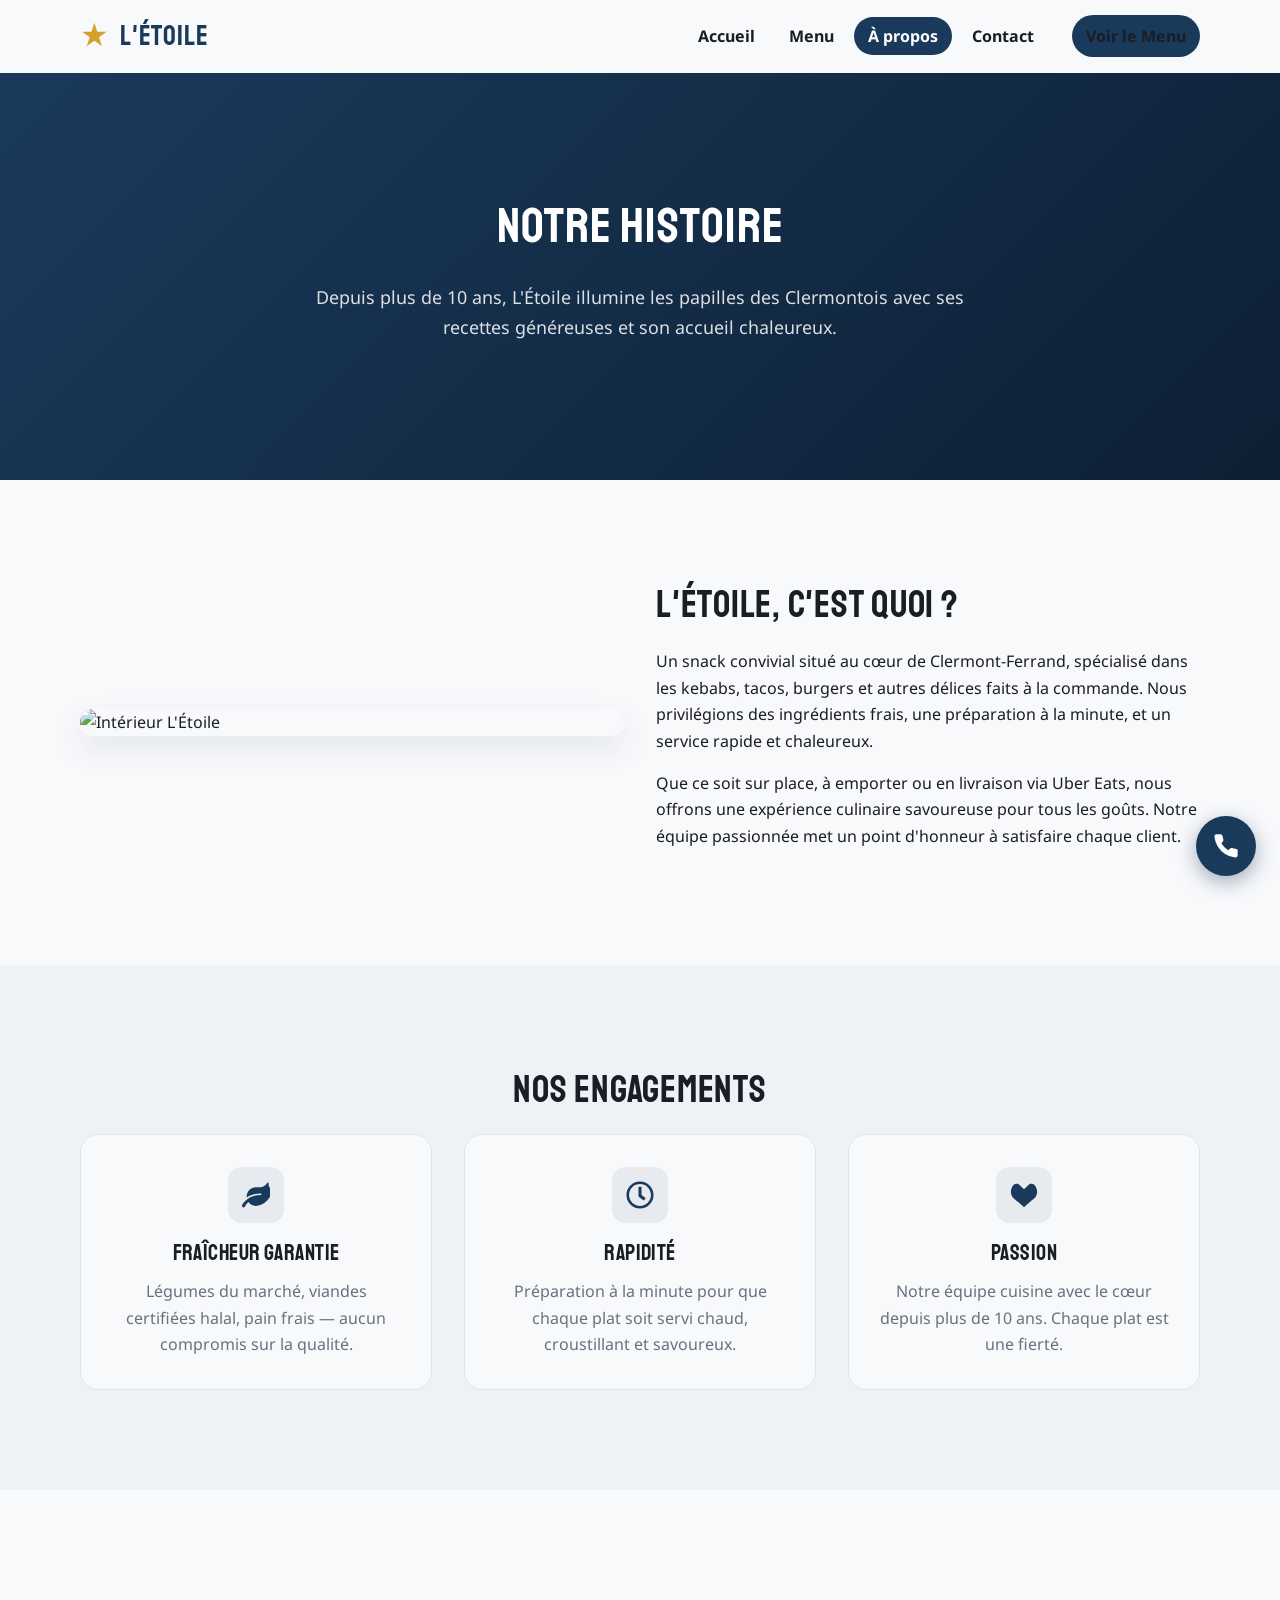
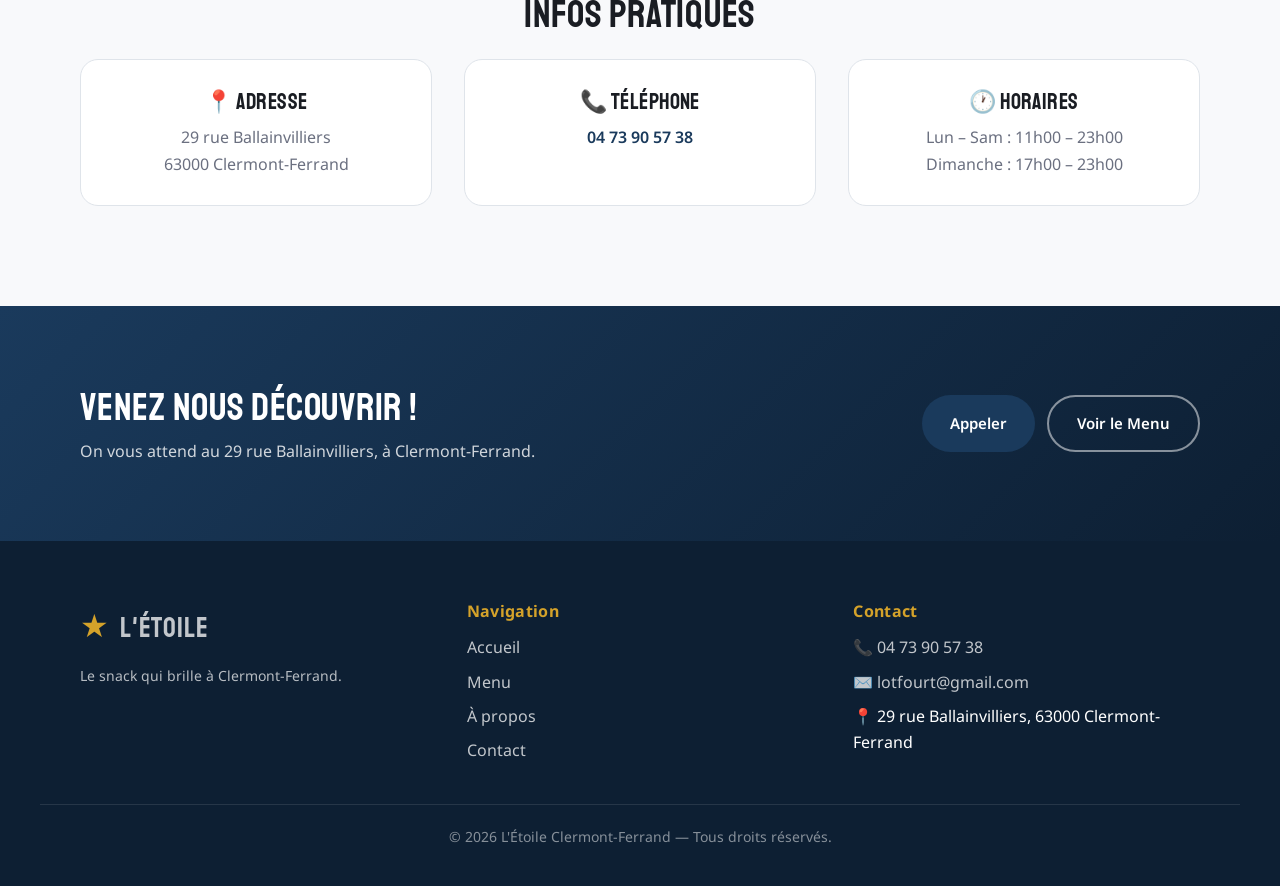
==== commit ce6a47f7: "feat: rebuild site as L'Étoile Clermont-Ferrand - Complete rebrand: navy/gold color scheme, star log" ====
--- a/about.html
+++ b/about.html
@@ -3,54 +3,36 @@
 <head>
   <meta charset="UTF-8">
   <meta name="viewport" content="width=device-width, initial-scale=1.0">
-  <title>À propos – Kebab 37 Tiznit</title>
-  <meta name="description" content="Kebab 37, le meilleur snack à Tiznit. Découvrez notre histoire, nos valeurs et notre passion pour la cuisine rapide de qualité.">
+  <title>À propos – L'Étoile Clermont-Ferrand</title>
+  <meta name="description" content="L'Étoile, snack fast-food halal à Clermont-Ferrand. Découvrez notre histoire et nos engagements qualité.">
   <link rel="preconnect" href="https://fonts.googleapis.com">
   <link rel="preconnect" href="https://fonts.gstatic.com" crossorigin>
   <link href="https://fonts.googleapis.com/css2?family=Noto+Sans:wght@400;500;600;700&family=Staatliches&display=swap" rel="stylesheet">
   <link rel="stylesheet" href="assets/css/styles.css">
-  <link rel="icon" href="https://kebab37.com/wp-content/uploads/2025/06/cropped-LOGO-01-removebg-preview-32x32.png" sizes="32x32">
 </head>
 <body>
   <a class="skip-link" href="#main">Aller au contenu</a>
-
   <header class="site-header" id="siteHeader">
     <div class="container nav-wrap">
-      <a href="index.html" class="logo" aria-label="Kebab 37 - Accueil">
-        <img src="https://kebab37.com/wp-content/uploads/2025/12/logo-kebeb-can.png" alt="Kebab 37" class="logo-img">
-      </a>
-      <button class="nav-toggle" aria-label="Ouvrir le menu" aria-expanded="false" aria-controls="primaryNav">
-        <span></span><span></span><span></span>
-      </button>
+      <a href="index.html" class="logo"><span class="logo-icon">★</span><span class="logo-text">L'Étoile</span></a>
+      <button class="nav-toggle" aria-label="Ouvrir le menu" aria-expanded="false" aria-controls="primaryNav"><span></span><span></span><span></span></button>
       <nav id="primaryNav" class="primary-nav" aria-label="Menu principal">
-        <ul>
-          <li><a href="index.html">Accueil</a></li>
-          <li><a href="menu.html">Menu</a></li>
-          <li><a href="about.html" class="active">À propos</a></li>
-          <li><a href="contact.html">Contact</a></li>
-        </ul>
+        <ul><li><a href="index.html">Accueil</a></li><li><a href="menu.html">Menu</a></li><li><a href="about.html" class="active">À propos</a></li><li><a href="contact.html">Contact</a></li></ul>
         <a class="btn btn-primary nav-cta" href="menu.html">Voir le Menu</a>
       </nav>
     </div>
   </header>
 
   <main id="main">
-    <section class="page-hero">
-      <div class="container">
-        <h1>Le Meilleur Snack à Tiznit</h1>
-        <p class="lead">Kebab 37, c'est bien plus qu'un snack. C'est un lieu de convivialité, de partage et de saveurs authentiques au cœur de Tiznit.</p>
-      </div>
-    </section>
+    <section class="page-hero"><div class="container"><h1>Notre Histoire</h1><p class="lead">Depuis plus de 10 ans, L'Étoile illumine les papilles des Clermontois avec ses recettes généreuses et son accueil chaleureux.</p></div></section>
 
     <section class="section">
       <div class="container grid grid-2 align-center">
-        <div class="about-img">
-          <img src="https://kebab37.com/wp-content/uploads/2025/12/all-768x1024.jpeg" alt="Intérieur Kebab 37" loading="lazy">
-        </div>
+        <div class="about-img"><img src="https://kebab37.com/wp-content/uploads/2025/12/all-768x1024.jpeg" alt="Intérieur L'Étoile" loading="lazy"></div>
         <div>
-          <h2>Notre Histoire</h2>
-          <p>Notre établissement est un snack convivial situé au cœur de Tiznit, spécialisé dans les kebabs, tacos, burgers et autres délices faits à la commande. Nous privilégions des ingrédients frais, une préparation à la minute, et un service rapide et chaleureux.</p>
-          <p>Que ce soit sur place ou à emporter, nous offrons une expérience culinaire savoureuse pour tous les goûts.</p>
+          <h2>L'Étoile, c'est quoi ?</h2>
+          <p>Un snack convivial situé au cœur de Clermont-Ferrand, spécialisé dans les kebabs, tacos, burgers et autres délices faits à la commande. Nous privilégions des ingrédients frais, une préparation à la minute, et un service rapide et chaleureux.</p>
+          <p>Que ce soit sur place, à emporter ou en livraison via Uber Eats, nous offrons une expérience culinaire savoureuse pour tous les goûts. Notre équipe passionnée met un point d'honneur à satisfaire chaque client.</p>
         </div>
       </div>
     </section>
@@ -61,18 +43,18 @@
         <div class="grid grid-3">
           <article class="feature-card">
             <div class="icon-wrap"><svg viewBox="0 0 576 512" fill="currentColor"><path d="M546.2 9.7c-5.6-12.5-21.6-13-28.3-1.2C486.9 62.4 431.4 96 368 96h-80C182 96 96 182 96 288c0 7 .8 13.7 1.5 20.5C161.3 262.8 253.4 224 384 224c8.8 0 16 7.2 16 16s-7.2 16-16 16C132.6 256 26 410.1 2.4 468c-6.6 16.3 1.2 34.9 17.5 41.6 16.4 6.8 35-1.1 41.8-17.3 1.5-3.6 20.9-47.9 71.9-90.6 32.4 43.9 94 85.8 174.9 77.2C465.5 459.4 543.9 346.6 576 288c0-4.8-1.3-8.8-2.9-12.5 11.1-24.3 17.8-51 17.8-79.5 0-44.6-14.4-85.8-38.7-119.3z"/></svg></div>
-            <h3>Ingrédients Frais</h3>
-            <p>Des produits locaux sélectionnés chaque jour pour garantir fraîcheur et qualité dans chaque bouchée.</p>
+            <h3>Fraîcheur Garantie</h3>
+            <p>Légumes du marché, viandes certifiées halal, pain frais — aucun compromis sur la qualité.</p>
           </article>
           <article class="feature-card">
             <div class="icon-wrap"><svg viewBox="0 0 512 512" fill="currentColor"><path d="M256 8C119 8 8 119 8 256s111 248 248 248 248-111 248-248S393 8 256 8zm0 448c-110.5 0-200-89.5-200-200S145.5 56 256 56s200 89.5 200 200-89.5 200-200 200zm61.8-104.4l-84.9-61.7c-3.1-2.3-4.9-5.9-4.9-9.7V116c0-6.6 5.4-12 12-12h32c6.6 0 12 5.4 12 12v141.7l66.8 48.6c5.4 3.9 6.5 11.4 2.6 16.8L334.6 349c-3.9 5.3-11.4 6.5-16.8 2.6z"/></svg></div>
-            <h3>Service Rapide</h3>
-            <p>Préparation à la minute pour que vous puissiez savourer vos plats chauds et frais, sans attente.</p>
+            <h3>Rapidité</h3>
+            <p>Préparation à la minute pour que chaque plat soit servi chaud, croustillant et savoureux.</p>
           </article>
           <article class="feature-card">
             <div class="icon-wrap"><svg viewBox="0 0 512 512" fill="currentColor"><path d="M444.1 67.9C427 50.8 404.5 48 394.2 48c-21.5 0-42.1 8.5-57.4 23.7L256 152.5 175.2 71.7C159.9 56.5 139.3 48 117.8 48c-10.3 0-32.8 2.8-49.9 19.9C33.3 102.4 16 154.3 16 200c0 46.2 18.8 86.8 55.8 120.5C106.3 352.2 192 416 256 480c64-64 149.7-127.8 184.2-159.5C477.2 286.8 496 246.2 496 200c0-45.7-17.3-97.6-51.9-132.1z"/></svg></div>
-            <h3>Passion & Savoir-faire</h3>
-            <p>Chaque plat est préparé avec amour par notre équipe expérimentée, fidèle aux recettes authentiques.</p>
+            <h3>Passion</h3>
+            <p>Notre équipe cuisine avec le cœur depuis plus de 10 ans. Chaque plat est une fierté.</p>
           </article>
         </div>
       </div>
@@ -80,70 +62,32 @@
 
     <section class="section">
       <div class="container text-center">
-        <h2>Informations Pratiques</h2>
+        <h2>Infos Pratiques</h2>
         <div class="grid grid-3 info-cards">
-          <div class="info-card">
-            <h3>📍 Adresse</h3>
-            <p>7 Bd Hassan II<br>85000 Tiznit, Maroc</p>
-          </div>
-          <div class="info-card">
-            <h3>📞 Téléphone</h3>
-            <p><a href="tel:0520-635025">0520-635025</a><br><a href="https://api.whatsapp.com/send?phone=212660781515" target="_blank" rel="noopener">WhatsApp: 0660781515</a></p>
-          </div>
-          <div class="info-card">
-            <h3>✉️ Email</h3>
-            <p><a href="mailto:contact@kebab37.com">contact@kebab37.com</a></p>
-          </div>
+          <div class="info-card"><h3>📍 Adresse</h3><p>29 rue Ballainvilliers<br>63000 Clermont-Ferrand</p></div>
+          <div class="info-card"><h3>📞 Téléphone</h3><p><a href="tel:0473905738">04 73 90 57 38</a></p></div>
+          <div class="info-card"><h3>🕐 Horaires</h3><p>Lun – Sam : 11h00 – 23h00<br>Dimanche : 17h00 – 23h00</p></div>
         </div>
       </div>
     </section>
 
     <section class="cta-band">
       <div class="container cta-inner">
-        <div>
-          <h2>Envie d'un kebab ?</h2>
-          <p>Commandez maintenant via WhatsApp ou passez nous voir à Tiznit !</p>
-        </div>
-        <div class="cta-actions">
-          <a class="btn btn-primary" href="https://api.whatsapp.com/send?phone=212660781515" target="_blank" rel="noopener">Commander</a>
-          <a class="btn btn-ghost-light" href="menu.html">Voir le Menu</a>
-        </div>
+        <div><h2>Venez nous découvrir !</h2><p>On vous attend au 29 rue Ballainvilliers, à Clermont-Ferrand.</p></div>
+        <div class="cta-actions"><a class="btn btn-primary" href="tel:0473905738">Appeler</a><a class="btn btn-ghost-light" href="menu.html">Voir le Menu</a></div>
       </div>
     </section>
   </main>
 
   <footer class="site-footer">
     <div class="container grid grid-3 footer-grid">
-      <div class="footer-brand">
-        <a href="index.html"><img src="https://kebab37.com/wp-content/uploads/2025/06/cropped-LOGO-01-removebg-preview.png" alt="Kebab 37" class="footer-logo"></a>
-      </div>
-      <div>
-        <h4>Navigation</h4>
-        <ul>
-          <li><a href="index.html">Accueil</a></li>
-          <li><a href="menu.html">Menu</a></li>
-          <li><a href="about.html">À propos</a></li>
-          <li><a href="contact.html">Contact</a></li>
-        </ul>
-      </div>
-      <div>
-        <h4>Suivez-nous</h4>
-        <ul>
-          <li><a href="mailto:contact@kebab37.com">Email : contact@kebab37.com</a></li>
-          <li><a href="tel:0520-635025">Telephone : 0520-635025</a></li>
-          <li><a href="https://api.whatsapp.com/send?phone=212660781515" target="_blank" rel="noopener">WhatsApp : 0660781515</a></li>
-        </ul>
-      </div>
+      <div class="footer-brand"><a href="index.html" class="logo logo-light"><span class="logo-icon">★</span><span class="logo-text">L'Étoile</span></a><p class="footer-desc">Le snack qui brille à Clermont-Ferrand.</p></div>
+      <div><h4>Navigation</h4><ul><li><a href="index.html">Accueil</a></li><li><a href="menu.html">Menu</a></li><li><a href="about.html">À propos</a></li><li><a href="contact.html">Contact</a></li></ul></div>
+      <div><h4>Contact</h4><ul><li><a href="tel:0473905738">📞 04 73 90 57 38</a></li><li><a href="mailto:lotfourt@gmail.com">✉️ lotfourt@gmail.com</a></li><li>📍 29 rue Ballainvilliers, 63000 Clermont-Ferrand</li></ul></div>
     </div>
-    <div class="container footer-bottom">
-      <p>Copyright © <span id="year"></span> - made with <span style="color:red;">❤</span> by <a href="https://soufianemouahhidi.com/" target="_blank" rel="noopener">Soufiane Mouahhidi</a>, All Rights Reserved.</p>
-    </div>
+    <div class="container footer-bottom"><p>© <span id="year"></span> L'Étoile Clermont-Ferrand — Tous droits réservés.</p></div>
   </footer>
-
-  <a href="https://api.whatsapp.com/send?phone=212660781515" class="whatsapp-float" target="_blank" rel="noopener" aria-label="Contacter via WhatsApp">
-    <svg viewBox="0 0 32 32" fill="#fff"><path d="M16.004 0C7.165 0 .003 7.16.003 15.997c0 2.82.737 5.573 2.14 7.998L.003 32l8.212-2.094A15.96 15.96 0 0016.004 32C24.84 32 32 24.84 32 15.997 32 7.16 24.84 0 16.004 0zm0 29.39a13.38 13.38 0 01-6.82-1.87l-.49-.29-5.07 1.33 1.35-4.94-.32-.5a13.33 13.33 0 01-2.04-7.12c0-7.38 6.01-13.39 13.39-13.39S29.39 8.62 29.39 16s-6.01 13.39-13.39 13.39zm7.34-10.02c-.4-.2-2.37-1.17-2.74-1.3-.37-.14-.64-.2-.91.2-.27.4-1.04 1.3-1.28 1.57-.23.27-.47.3-.87.1-.4-.2-1.69-.62-3.22-1.98-1.19-1.06-1.99-2.37-2.23-2.77-.23-.4-.02-.62.18-.82.18-.18.4-.47.6-.7.2-.24.27-.4.4-.67.14-.27.07-.5-.03-.7-.1-.2-.91-2.2-1.25-3.01-.33-.79-.66-.68-.91-.7-.23-.01-.5-.01-.77-.01-.27 0-.7.1-1.07.5-.37.4-1.4 1.37-1.4 3.34 0 1.97 1.43 3.87 1.63 4.14.2.27 2.82 4.3 6.83 6.03.96.41 1.7.66 2.28.84.96.3 1.83.26 2.52.16.77-.12 2.37-.97 2.71-1.9.33-.94.33-1.74.23-1.9-.1-.17-.37-.27-.77-.47z"/></svg>
-  </a>
-
+  <a href="tel:0473905738" class="phone-float" aria-label="Appeler L'Étoile"><svg viewBox="0 0 24 24" fill="#fff" width="28" height="28"><path d="M22 16.9v3a2 2 0 0 1-2.2 2 19.8 19.8 0 0 1-8.6-3.1 19.5 19.5 0 0 1-6-6A19.8 19.8 0 0 1 2.1 4.2 2 2 0 0 1 4.1 2h3a2 2 0 0 1 2 1.7c.1.9.3 1.7.6 2.5a2 2 0 0 1-.5 2.1L8 9.6a16 16 0 0 0 6 6l1.3-1.3a2 2 0 0 1 2.1-.5c.8.3 1.6.5 2.5.6A2 2 0 0 1 22 16.9z"/></svg></a>
   <script src="assets/js/main.js"></script>
 </body>
 </html>
--- a/assets/css/styles.css
+++ b/assets/css/styles.css
@@ -1,24 +1,24 @@
 /* ============================================
-   Kebab 37 — Tiznit, Morocco
-   Color palette from kebab37.com theme
+   L'Étoile — Clermont-Ferrand
+   Navy + Gold star branding
    ============================================ */
 
 :root {
-  --c-primary: #F25D27;
-  --c-primary-dk: #d94b1a;
-  --c-secondary: #EFA222;
-  --c-dark: #52160B;
-  --c-ink: #0c0d0c;
-  --c-ink-2: #3a2a22;
-  --c-muted: #6b5348;
-  --c-bg: #FBFCFC;
-  --c-bg-alt: #F2F7F6;
+  --c-primary: #1a3a5c;
+  --c-primary-dk: #122a44;
+  --c-accent: #d4a22a;
+  --c-accent-dk: #b08820;
+  --c-ink: #1a1d23;
+  --c-ink-2: #3a3f4a;
+  --c-muted: #6b7080;
+  --c-bg: #f8f9fb;
+  --c-bg-alt: #eef2f6;
   --c-surface: #ffffff;
-  --c-line: #E6F0EE;
-
-  --shadow-sm: 0 4px 12px rgba(12, 13, 12, 0.06);
-  --shadow-md: 0 12px 30px rgba(12, 13, 12, 0.10);
-  --shadow-lg: 0 24px 60px rgba(12, 13, 12, 0.16);
+  --c-line: #dfe4ea;
+
+  --shadow-sm: 0 4px 12px rgba(26,58,92,.06);
+  --shadow-md: 0 12px 30px rgba(26,58,92,.10);
+  --shadow-lg: 0 24px 60px rgba(26,58,92,.16);
 
   --radius: 12px;
   --radius-lg: 18px;
@@ -26,7 +26,6 @@
 
   --max-w: 1200px;
   --gutter: clamp(16px, 4vw, 40px);
-
   --t-fast: 160ms ease;
   --t-med: 280ms cubic-bezier(.2,.7,.3,1);
 
@@ -34,504 +33,211 @@
   --font-body: 'Noto Sans', sans-serif;
 }
 
-/* ---------- Reset ---------- */
+/* Reset */
 *, *::before, *::after { box-sizing: border-box; }
 html { scroll-behavior: smooth; }
-body {
-  margin: 0;
-  font-family: var(--font-body);
-  font-size: 16px;
-  color: var(--c-ink);
-  background: var(--c-bg);
-  line-height: 1.65;
-  -webkit-font-smoothing: antialiased;
+body { margin:0; font-family:var(--font-body); font-size:16px; color:var(--c-ink); background:var(--c-bg); line-height:1.65; -webkit-font-smoothing:antialiased; }
+img, svg { max-width:100%; display:block; }
+a { color:inherit; text-decoration:none; }
+button { font:inherit; cursor:pointer; border:0; background:none; }
+ul { list-style:none; padding:0; margin:0; }
+h1,h2,h3,h4 { margin:0 0 .5em; font-family:var(--font-heading); font-weight:400; line-height:1.3; letter-spacing:.02em; }
+h1 { font-size:clamp(32px,5vw,50px); }
+h2 { font-size:clamp(26px,3.5vw,38px); }
+h3 { font-size:clamp(20px,2.5vw,28px); }
+p { margin:0 0 1em; }
+
+.skip-link { position:absolute; left:-9999px; top:0; background:var(--c-ink); color:#fff; padding:12px 16px; z-index:999; }
+.skip-link:focus { left:0; }
+
+/* Layout */
+.container { max-width:var(--max-w); margin-inline:auto; padding-inline:var(--gutter); }
+.section { padding-block:clamp(56px,8vw,100px); }
+.section.alt { background:var(--c-bg-alt); }
+.text-center { text-align:center; }
+.lead { font-size:clamp(15px,1.4vw,18px); color:var(--c-ink-2); max-width:70ch; margin-inline:auto; }
+
+.grid { display:grid; gap:clamp(20px,3vw,32px); }
+.grid-2 { grid-template-columns:1fr; }
+.grid-3 { grid-template-columns:1fr; }
+@media(min-width:720px){ .grid-2{grid-template-columns:repeat(2,1fr);} .grid-3{grid-template-columns:repeat(2,1fr);} }
+@media(min-width:1000px){ .grid-3{grid-template-columns:repeat(3,1fr);} }
+.align-center { align-items:center; }
+
+/* Eyebrow */
+.eyebrow { display:inline-block; text-transform:uppercase; letter-spacing:.14em; font-weight:700; font-size:13px; color:var(--c-accent); margin-bottom:10px; }
+.accent { color:var(--c-accent); }
+.subtitle { font-family:var(--font-body); font-weight:600; font-size:clamp(16px,1.6vw,20px); color:var(--c-primary); margin-bottom:12px; }
+.stars { color:var(--c-accent); font-size:22px; letter-spacing:.08em; margin-bottom:8px; }
+
+/* Buttons */
+.btn { display:inline-flex; align-items:center; gap:8px; padding:14px 28px; border-radius:var(--radius-pill); font-weight:600; font-size:15px; transition:background var(--t-fast),transform var(--t-fast); white-space:nowrap; }
+.btn:active { transform:translateY(1px); }
+.btn-primary { background:var(--c-primary); color:#fff; }
+.btn-primary:hover { background:var(--c-primary-dk); }
+.btn-ghost { background:rgba(26,58,92,.06); color:var(--c-ink); border-radius:var(--radius-pill); }
+.btn-ghost:hover { background:rgba(26,58,92,.12); }
+.btn-ghost-light { background:transparent; color:#fff; border:2px solid rgba(255,255,255,.5); border-radius:var(--radius-pill); }
+.btn-ghost-light:hover { background:rgba(255,255,255,.12); }
+
+/* Header */
+.site-header { position:sticky; top:0; z-index:100; background:rgba(248,249,251,.92); backdrop-filter:blur(10px); -webkit-backdrop-filter:blur(10px); border-bottom:1px solid transparent; transition:border-color var(--t-fast),box-shadow var(--t-fast); }
+.site-header.scrolled { border-color:var(--c-line); box-shadow:var(--shadow-sm); }
+.nav-wrap { display:flex; align-items:center; justify-content:space-between; height:72px; gap:20px; }
+
+.logo { display:flex; align-items:center; gap:10px; font-family:var(--font-heading); font-size:28px; color:var(--c-primary); letter-spacing:.03em; }
+.logo-icon { font-size:32px; color:var(--c-accent); }
+.logo-light { color:#fff; }
+.logo-light .logo-icon { color:var(--c-accent); }
+
+.primary-nav { display:flex; align-items:center; gap:24px; }
+.primary-nav ul { display:flex; gap:6px; }
+.primary-nav a { padding:8px 14px; font-weight:700; font-size:16px; color:var(--c-ink); border-radius:var(--radius-pill); transition:color var(--t-fast),background var(--t-fast); }
+.primary-nav a:hover { color:var(--c-primary); background:rgba(26,58,92,.05); }
+.primary-nav a.active { color:#fff; background:var(--c-primary); }
+
+.nav-toggle { display:none; width:44px; height:44px; position:relative; }
+.nav-toggle span { display:block; position:absolute; left:10px; width:24px; height:2.5px; background:var(--c-ink); border-radius:2px; transition:transform var(--t-fast),opacity var(--t-fast),top var(--t-fast); }
+.nav-toggle span:nth-child(1){top:15px;} .nav-toggle span:nth-child(2){top:21px;} .nav-toggle span:nth-child(3){top:27px;}
+.nav-toggle[aria-expanded="true"] span:nth-child(1){top:21px;transform:rotate(45deg);}
+.nav-toggle[aria-expanded="true"] span:nth-child(2){opacity:0;}
+.nav-toggle[aria-expanded="true"] span:nth-child(3){top:21px;transform:rotate(-45deg);}
+
+@media(max-width:920px){
+  .nav-toggle{display:block;}
+  .primary-nav{position:fixed;inset:72px 0 auto 0;background:var(--c-primary);flex-direction:column;align-items:stretch;gap:12px;padding:24px var(--gutter) 32px;transform:translateY(-12px);opacity:0;pointer-events:none;transition:transform var(--t-med),opacity var(--t-med);box-shadow:var(--shadow-lg);}
+  .primary-nav.open{transform:translateY(0);opacity:1;pointer-events:auto;}
+  .primary-nav ul{flex-direction:column;gap:4px;}
+  .primary-nav a{color:#fff;display:block;padding:14px 16px;border-radius:var(--radius);}
+  .primary-nav a:hover,.primary-nav a.active{color:var(--c-accent);background:rgba(255,255,255,.08);}
+  .nav-cta{align-self:flex-start;background:var(--c-accent);color:var(--c-ink);}
 }
-img, svg { max-width: 100%; display: block; }
-a { color: inherit; text-decoration: none; }
-button { font: inherit; cursor: pointer; border: 0; background: none; }
-ul { list-style: none; padding: 0; margin: 0; }
-h1, h2, h3, h4 { margin: 0 0 .5em; font-family: var(--font-heading); font-weight: 400; line-height: 1.3; letter-spacing: .02em; }
-h1 { font-size: clamp(32px, 5vw, 50px); }
-h2 { font-size: clamp(26px, 3.5vw, 38px); }
-h3 { font-size: clamp(20px, 2.5vw, 28px); }
-p { margin: 0 0 1em; }
-
-.skip-link {
-  position: absolute; left: -9999px; top: 0;
-  background: var(--c-ink); color: #fff; padding: 12px 16px; z-index: 999;
-}
-.skip-link:focus { left: 0; }
-
-/* ---------- Layout ---------- */
-.container {
-  max-width: var(--max-w);
-  margin-inline: auto;
-  padding-inline: var(--gutter);
-}
-.section { padding-block: clamp(56px, 8vw, 100px); }
-.section.alt { background: var(--c-bg-alt); }
-.text-center { text-align: center; }
-.lead { font-size: clamp(15px, 1.4vw, 18px); color: var(--c-ink-2); max-width: 70ch; margin-inline: auto; }
-
-.grid { display: grid; gap: clamp(20px, 3vw, 32px); }
-.grid-2 { grid-template-columns: 1fr; }
-.grid-3 { grid-template-columns: 1fr; }
-@media (min-width: 720px) {
-  .grid-2 { grid-template-columns: repeat(2, 1fr); }
-  .grid-3 { grid-template-columns: repeat(2, 1fr); }
-}
-@media (min-width: 1000px) {
-  .grid-3 { grid-template-columns: repeat(3, 1fr); }
-}
-.align-center { align-items: center; }
-
-/* ---------- Eyebrow ---------- */
-.eyebrow {
-  display: inline-block;
-  text-transform: uppercase;
-  letter-spacing: .14em;
-  font-weight: 700;
-  font-size: 13px;
-  color: var(--c-primary);
-  margin-bottom: 10px;
-}
-
-.subtitle {
-  font-family: var(--font-body);
-  font-weight: 600;
-  font-size: clamp(16px, 1.6vw, 20px);
-  color: var(--c-dark);
-  margin-bottom: 12px;
-}
-
-.stars {
-  color: var(--c-secondary);
-  font-size: 24px;
-  letter-spacing: .1em;
-  margin-bottom: 10px;
-}
-
-/* ---------- Buttons ---------- */
-.btn {
-  display: inline-flex;
-  align-items: center;
-  gap: 8px;
-  padding: 14px 28px;
-  border-radius: 0;
-  font-weight: 500;
-  font-size: 15px;
-  transition: background var(--t-fast), transform var(--t-fast), box-shadow var(--t-fast);
-  white-space: nowrap;
-}
-.btn:active { transform: translateY(1px); }
-.btn-primary {
-  background: var(--c-primary);
-  color: #fff;
-}
-.btn-primary:hover { background: var(--c-primary-dk); }
-.btn-ghost-light {
-  background: transparent;
-  color: #fff;
-  border: 2px solid rgba(255,255,255,.5);
-}
-.btn-ghost-light:hover { background: rgba(255,255,255,.15); }
-
-/* ---------- Header ---------- */
-.site-header {
-  position: sticky;
-  top: 0;
-  z-index: 100;
-  background: rgba(251, 252, 252, .92);
-  backdrop-filter: blur(10px);
-  -webkit-backdrop-filter: blur(10px);
-  border-bottom: 1px solid transparent;
-  transition: border-color var(--t-fast), box-shadow var(--t-fast);
-}
-.site-header.scrolled {
-  border-color: var(--c-line);
-  box-shadow: var(--shadow-sm);
-}
-.nav-wrap {
-  display: flex;
-  align-items: center;
-  justify-content: space-between;
-  height: 72px;
-  gap: 20px;
-}
-.logo { display: flex; align-items: center; }
-.logo-img { height: 60px; width: auto; }
-
-.primary-nav {
-  display: flex;
-  align-items: center;
-  gap: 24px;
-}
-.primary-nav ul { display: flex; gap: 6px; }
-.primary-nav a {
-  padding: 8px 14px;
-  font-weight: 700;
-  font-size: 17px;
-  color: var(--c-ink);
-  transition: color var(--t-fast);
-}
-.primary-nav a:hover { color: var(--c-primary); }
-.primary-nav a.active { color: var(--c-primary); }
-
-.nav-toggle {
-  display: none;
-  width: 44px; height: 44px;
-  position: relative;
-}
-.nav-toggle span {
-  display: block;
-  position: absolute;
-  left: 10px;
-  width: 24px; height: 2.5px;
-  background: var(--c-ink);
-  border-radius: 2px;
-  transition: transform var(--t-fast), opacity var(--t-fast), top var(--t-fast);
-}
-.nav-toggle span:nth-child(1) { top: 15px; }
-.nav-toggle span:nth-child(2) { top: 21px; }
-.nav-toggle span:nth-child(3) { top: 27px; }
-.nav-toggle[aria-expanded="true"] span:nth-child(1) { top: 21px; transform: rotate(45deg); }
-.nav-toggle[aria-expanded="true"] span:nth-child(2) { opacity: 0; }
-.nav-toggle[aria-expanded="true"] span:nth-child(3) { top: 21px; transform: rotate(-45deg); }
-
-@media (max-width: 920px) {
-  .nav-toggle { display: block; }
-  .primary-nav {
-    position: fixed;
-    inset: 72px 0 auto 0;
-    background: var(--c-primary);
-    flex-direction: column;
-    align-items: stretch;
-    gap: 12px;
-    padding: 24px var(--gutter) 32px;
-    transform: translateY(-12px);
-    opacity: 0;
-    pointer-events: none;
-    transition: transform var(--t-med), opacity var(--t-med);
-    box-shadow: var(--shadow-lg);
-  }
-  .primary-nav.open {
-    transform: translateY(0);
-    opacity: 1;
-    pointer-events: auto;
-  }
-  .primary-nav ul { flex-direction: column; gap: 4px; }
-  .primary-nav a { color: #fff; display: block; padding: 14px 16px; border-radius: var(--radius); }
-  .primary-nav a:hover, .primary-nav a.active { color: var(--c-secondary); }
-  .nav-cta { align-self: flex-start; background: var(--c-secondary); color: #fff; }
-}
-
-/* ---------- Page Hero (subpages) ---------- */
-.page-hero {
-  padding-block: clamp(60px, 10vw, 120px);
-  background: linear-gradient(135deg, var(--c-primary) 0%, var(--c-dark) 100%);
-  color: #fff;
-  text-align: center;
-}
-.page-hero h1 { color: #fff; }
-.page-hero .lead { color: rgba(255,255,255,.85); }
-
-/* ---------- Hero CAN Section ---------- */
-.hero-can {
-  padding-block: clamp(48px, 6vw, 80px);
-  background: var(--c-bg-alt);
-}
-.hero-video {
-  border-radius: var(--radius-lg);
-  overflow: hidden;
-  aspect-ratio: 9/10;
-  background: #000;
-}
-.hero-video iframe {
-  width: 100%;
-  height: 100%;
-  border: 0;
-}
-.hero-text h2 { color: var(--c-dark); }
-.hero-text p { color: var(--c-ink-2); }
-
-/* ---------- Check list ---------- */
-.check-list {
-  padding: 0;
-  margin: 16px 0 24px;
-}
-.check-list li {
-  position: relative;
-  padding-left: 28px;
-  margin-bottom: 10px;
-  color: var(--c-ink-2);
-}
-.check-list li::before {
-  content: "✓";
-  position: absolute;
-  left: 0;
-  color: var(--c-primary);
-  font-weight: 700;
-}
-
-/* ---------- Intro Section ---------- */
-.intro-section {
-  background: linear-gradient(135deg, var(--c-dark) 0%, #1a0a05 100%);
-  color: #fff;
-  text-align: center;
-}
-.intro-section h1 { color: #fff; }
-.intro-section .lead { color: rgba(255,255,255,.8); }
-
-/* ---------- Features ---------- */
-.features { background: var(--c-surface); }
-.feature-card {
-  background: var(--c-bg);
-  border: 1px solid var(--c-line);
-  border-radius: var(--radius-lg);
-  padding: 32px 28px;
-  text-align: center;
-  transition: transform var(--t-med), box-shadow var(--t-med);
-}
-.feature-card:hover {
-  transform: translateY(-4px);
-  box-shadow: var(--shadow-md);
-}
-.icon-wrap {
-  width: 56px; height: 56px;
-  display: grid; place-items: center;
-  margin: 0 auto 16px;
-  background: rgba(242, 93, 39, .1);
-  color: var(--c-primary);
-  border-radius: 14px;
-}
-.icon-wrap svg { width: 28px; height: 28px; }
-.feature-card h3 { font-size: 22px; }
-.feature-card p { color: var(--c-muted); margin: 0; }
-
-/* ---------- About teaser ---------- */
-.about-teaser { background: var(--c-surface); }
-.about-img {
-  border-radius: var(--radius-lg);
-  overflow: hidden;
-  box-shadow: var(--shadow-md);
-}
-.about-img img { width: 100%; height: auto; object-fit: cover; }
-.about-text h2 { color: var(--c-dark); }
-
-/* ---------- Menu preview ---------- */
-.menu-preview { background: var(--c-bg-alt); }
-.menu-text h2 { color: var(--c-dark); }
-.menu-images img {
-  border-radius: var(--radius-lg);
-  box-shadow: var(--shadow-md);
-  width: 100%;
-  height: auto;
-  object-fit: cover;
-}
-
-/* ---------- Menu cards section ---------- */
-.menu-cards-section { background: var(--c-surface); }
-.menu-page-img {
-  border-radius: var(--radius-lg);
-  box-shadow: var(--shadow-md);
-  width: 100%;
-  height: auto;
-  transition: transform var(--t-med);
-}
-.menu-page-img:hover { transform: scale(1.02); }
-.menu-card-grid { margin-bottom: 32px; }
-
-/* ---------- Carousel ---------- */
-.carousel-section { background: var(--c-bg-alt); }
-.food-swiper {
-  margin-top: 24px;
-  border-radius: var(--radius-lg);
-  overflow: hidden;
-}
-.food-swiper .swiper-slide img {
-  width: 100%;
-  height: 300px;
-  object-fit: cover;
-  border-radius: var(--radius);
-}
-.food-swiper .swiper-button-prev,
-.food-swiper .swiper-button-next {
-  color: var(--c-primary);
-}
-.food-swiper .swiper-pagination-bullet-active {
-  background: var(--c-primary);
-}
-
-/* ---------- Testimonials ---------- */
-.testimonials {
-  background: linear-gradient(135deg, var(--c-dark), #1a0a05);
-  color: #fff;
-}
-.testimonials h2 { color: #fff; }
-.testimonials .lead { color: rgba(255,255,255,.75); }
-.testimonial-swiper { margin-top: 32px; }
-.testimonial-card {
-  background: rgba(255,255,255,.06);
-  border: 1px solid rgba(255,255,255,.12);
-  border-radius: var(--radius-lg);
-  padding: 28px;
-  text-align: center;
-}
-.testimonial-card .stars { color: var(--c-secondary); }
-.testimonial-card p { color: rgba(255,255,255,.9); font-size: 16px; margin-bottom: 14px; }
-.testimonial-card strong { color: var(--c-secondary); font-size: 14px; }
-.testimonial-swiper .swiper-pagination-bullet { background: rgba(255,255,255,.5); }
-.testimonial-swiper .swiper-pagination-bullet-active { background: var(--c-secondary); }
-
-/* ---------- Map ---------- */
-.map-section { background: var(--c-surface); padding-block: clamp(40px, 5vw, 60px); }
-
-/* ---------- Info Cards ---------- */
-.info-cards { margin-top: 8px; }
-.info-card {
-  background: var(--c-surface);
-  border: 1px solid var(--c-line);
-  border-radius: var(--radius-lg);
-  padding: 28px;
-  text-align: center;
-}
-.info-card h3 { font-size: 22px; margin-bottom: 8px; }
-.info-card p { color: var(--c-muted); margin: 0; }
-.info-card a { color: var(--c-primary); font-weight: 600; }
-.info-card a:hover { text-decoration: underline; }
-
-/* ---------- CTA Band ---------- */
-.cta-band {
-  background: linear-gradient(135deg, var(--c-primary), var(--c-dark));
-  color: #fff;
-  padding-block: clamp(48px, 6vw, 80px);
-}
-.cta-inner {
-  display: flex;
-  gap: 28px;
-  align-items: center;
-  justify-content: space-between;
-  flex-wrap: wrap;
-}
-.cta-inner h2 { color: #fff; margin-bottom: 6px; }
-.cta-inner p { color: rgba(255,255,255,.8); margin: 0; }
-.cta-actions { display: flex; gap: 12px; flex-wrap: wrap; }
-
-/* ---------- Contact form ---------- */
-.contact-form {
-  max-width: 820px;
-  margin-inline: auto;
-  background: var(--c-surface);
-  padding: clamp(24px, 4vw, 40px);
-  border-radius: var(--radius-lg);
-  border: 1px solid var(--c-line);
-  box-shadow: var(--shadow-sm);
-}
-.form-grid {
-  display: grid;
-  grid-template-columns: 1fr;
-  gap: 18px;
-}
-@media (min-width: 720px) {
-  .form-grid { grid-template-columns: repeat(2, 1fr); }
-  .form-grid .full { grid-column: 1 / -1; }
-}
-.contact-form label {
-  display: flex;
-  flex-direction: column;
-  gap: 6px;
-  font-size: 14px;
-  font-weight: 500;
-  color: var(--c-ink-2);
-}
-.contact-form input,
-.contact-form select,
-.contact-form textarea {
-  padding: 12px 14px;
-  border: none;
-  border-bottom: 2px solid var(--c-line);
-  border-radius: 0;
-  font: inherit;
-  font-size: 15px;
-  background: var(--c-bg);
-  color: var(--c-ink);
-  transition: border-color var(--t-fast);
-}
-.contact-form input:focus,
-.contact-form select:focus,
-.contact-form textarea:focus {
-  outline: 0;
-  border-color: var(--c-primary);
-}
-.contact-form textarea { resize: vertical; min-height: 120px; }
-.contact-form button { margin-top: 22px; }
-.form-status { margin: 14px 0 0; font-size: 14px; color: var(--c-muted); }
-.form-status.success { color: #1a7a1a; }
-.form-status.error { color: var(--c-primary); }
-
-/* ---------- Footer ---------- */
-.site-footer {
-  background: #000;
-  background-image: linear-gradient(rgba(0,0,0,.8), rgba(0,0,0,.8));
-  color: #fff;
-  padding-block: 60px 24px;
-}
-.footer-grid { gap: 40px; }
-.footer-logo { height: 100px; width: auto; }
-.site-footer h4 {
-  font-family: var(--font-body);
-  font-size: 16px;
-  font-weight: 700;
-  color: #fff;
-  margin-bottom: 12px;
-}
-.site-footer ul li { margin-bottom: 8px; }
-.site-footer a { color: rgba(255,255,255,.75); transition: color var(--t-fast); }
-.site-footer a:hover { color: var(--c-secondary); }
-.footer-bottom {
-  margin-top: 32px;
-  padding-top: 20px;
-  border-top: 1px solid var(--c-secondary);
-  text-align: center;
-  font-size: 14px;
-  color: rgba(255,255,255,.6);
-}
-.footer-bottom a { color: #fff; }
-.footer-bottom a:hover { color: var(--c-secondary); }
-
-/* ---------- WhatsApp Float ---------- */
-.whatsapp-float {
-  position: fixed;
-  bottom: 24px;
-  right: 24px;
-  z-index: 200;
-  width: 60px;
-  height: 60px;
-  background: #25d366;
-  border-radius: 50%;
-  display: grid;
-  place-items: center;
-  box-shadow: 0 6px 20px rgba(37, 211, 102, .4);
-  transition: transform var(--t-fast), box-shadow var(--t-fast);
-}
-.whatsapp-float:hover {
-  transform: scale(1.08);
-  box-shadow: 0 8px 28px rgba(37, 211, 102, .55);
-}
-.whatsapp-float svg { width: 32px; height: 32px; }
-
-/* ---------- Reveal animation ---------- */
-.reveal {
-  opacity: 0;
-  transform: translateY(20px);
-  transition: opacity .6s ease, transform .6s cubic-bezier(.2,.7,.3,1);
-}
-.reveal.visible {
-  opacity: 1;
-  transform: translateY(0);
-}
-
-@media (prefers-reduced-motion: reduce) {
-  *, *::before, *::after { animation: none !important; transition: none !important; }
-  html { scroll-behavior: auto; }
-}
+
+/* Hero */
+.hero { position:relative; overflow:hidden; background:linear-gradient(135deg,var(--c-primary) 0%,#0d1f33 100%); color:#fff; }
+.hero-overlay { position:absolute; inset:0; background:radial-gradient(80% 60% at 80% 0%,rgba(212,162,42,.25),transparent 60%),radial-gradient(60% 50% at 0% 100%,rgba(26,58,92,.5),transparent 60%); }
+.hero-inner { position:relative; padding-block:clamp(80px,12vw,140px); max-width:880px; }
+.hero h1 { font-size:clamp(38px,6.5vw,76px); font-weight:400; line-height:1.05; margin-top:8px; color:#fff; }
+.hero .lead { color:rgba(255,255,255,.8); margin-top:16px; }
+.hero-cta { display:flex; flex-wrap:wrap; gap:14px; margin-top:28px; }
+.hero-meta { display:grid; grid-template-columns:repeat(3,1fr); gap:14px; margin-top:48px; max-width:600px; }
+.hero-meta li { display:flex; flex-direction:column; gap:2px; padding:14px 16px; background:rgba(255,255,255,.08); border:1px solid rgba(255,255,255,.12); border-radius:var(--radius); }
+.hero-meta strong { font-family:var(--font-heading); font-size:26px; color:var(--c-accent); }
+.hero-meta span { color:rgba(255,255,255,.7); font-size:13px; }
+@media(max-width:720px){ .hero-meta{grid-template-columns:1fr;} }
+
+/* Page Hero */
+.page-hero { padding-block:clamp(60px,10vw,120px); background:linear-gradient(135deg,var(--c-primary),#0d1f33); color:#fff; text-align:center; }
+.page-hero h1{color:#fff;} .page-hero .lead{color:rgba(255,255,255,.85);}
+
+/* Features */
+.features{background:var(--c-surface);}
+.feature-card{background:var(--c-bg);border:1px solid var(--c-line);border-radius:var(--radius-lg);padding:32px 28px;text-align:center;transition:transform var(--t-med),box-shadow var(--t-med);}
+.feature-card:hover{transform:translateY(-4px);box-shadow:var(--shadow-md);}
+.icon-wrap{width:56px;height:56px;display:grid;place-items:center;margin:0 auto 16px;background:rgba(26,58,92,.08);color:var(--c-primary);border-radius:14px;}
+.icon-wrap svg{width:28px;height:28px;}
+.feature-card h3{font-size:22px;} .feature-card p{color:var(--c-muted);margin:0;}
+
+/* About teaser */
+.about-teaser{background:var(--c-surface);}
+.about-img{border-radius:var(--radius-lg);overflow:hidden;box-shadow:var(--shadow-md);}
+.about-img img{width:100%;height:auto;object-fit:cover;}
+.about-text h2{color:var(--c-primary);}
+
+/* Check list */
+.check-list{padding:0;margin:16px 0 24px;}
+.check-list li{position:relative;padding-left:28px;margin-bottom:10px;color:var(--c-ink-2);}
+.check-list li::before{content:"✓";position:absolute;left:0;color:var(--c-accent);font-weight:700;}
+
+/* Menu preview */
+.menu-preview{background:var(--c-bg-alt);}
+.menu-text h2{color:var(--c-primary);}
+.menu-images img{border-radius:var(--radius-lg);box-shadow:var(--shadow-md);width:100%;height:auto;object-fit:cover;}
+
+/* Menu filters */
+.menu-filters{display:flex;flex-wrap:wrap;gap:8px;justify-content:center;margin-bottom:40px;padding:6px;background:var(--c-surface);border:1px solid var(--c-line);border-radius:var(--radius-pill);width:fit-content;margin-inline:auto;max-width:100%;overflow-x:auto;}
+.filter{padding:10px 18px;border-radius:var(--radius-pill);font-weight:600;font-size:14px;color:var(--c-ink-2);white-space:nowrap;transition:background var(--t-fast),color var(--t-fast);}
+.filter:hover{background:rgba(26,58,92,.06);}
+.filter.active{background:var(--c-primary);color:#fff;}
+.menu-section{margin-bottom:48px;}
+.menu-section.is-hidden{display:none;}
+.cat-title{font-size:clamp(26px,3vw,34px);margin-bottom:18px;color:var(--c-primary);position:relative;padding-left:16px;}
+.cat-title::before{content:"";position:absolute;left:0;top:50%;transform:translateY(-50%);width:5px;height:65%;background:var(--c-accent);border-radius:4px;}
+.menu-grid{gap:20px;}
+.dish-card{background:var(--c-surface);border:1px solid var(--c-line);border-radius:var(--radius-lg);overflow:hidden;transition:transform var(--t-med),box-shadow var(--t-med);}
+.dish-card:hover{transform:translateY(-3px);box-shadow:var(--shadow-md);}
+.dish-card.mini .dish-body{padding:20px;}
+.dish-body{padding:22px 24px;}
+.dish-head{display:flex;justify-content:space-between;gap:14px;align-items:baseline;margin-bottom:6px;}
+.dish-head h3{font-size:18px;margin:0;}
+.price{font-family:var(--font-heading);font-size:22px;color:var(--c-accent);}
+.dish-body p{color:var(--c-muted);margin:0;font-size:14.5px;}
+
+/* Carousel */
+.carousel-section{background:var(--c-bg-alt);}
+.food-swiper{margin-top:24px;border-radius:var(--radius-lg);overflow:hidden;}
+.food-swiper .swiper-slide img{width:100%;height:300px;object-fit:cover;border-radius:var(--radius);}
+.food-swiper .swiper-button-prev,.food-swiper .swiper-button-next{color:var(--c-primary);}
+.food-swiper .swiper-pagination-bullet-active{background:var(--c-primary);}
+
+/* Testimonials */
+.testimonials{background:linear-gradient(135deg,var(--c-primary),#0d1f33);color:#fff;}
+.testimonials h2{color:#fff;} .testimonials .lead{color:rgba(255,255,255,.75);}
+.testimonial-swiper{margin-top:32px;}
+.testimonial-card{background:rgba(255,255,255,.06);border:1px solid rgba(255,255,255,.12);border-radius:var(--radius-lg);padding:28px;text-align:center;}
+.testimonial-card .stars{color:var(--c-accent);}
+.testimonial-card p{color:rgba(255,255,255,.9);font-size:16px;margin-bottom:14px;}
+.testimonial-card strong{color:var(--c-accent);font-size:14px;}
+.testimonial-swiper .swiper-pagination-bullet{background:rgba(255,255,255,.5);}
+.testimonial-swiper .swiper-pagination-bullet-active{background:var(--c-accent);}
+
+/* Map */
+.map-section{background:var(--c-surface);padding-block:clamp(40px,5vw,60px);}
+
+/* Info Cards */
+.info-cards{margin-top:8px;}
+.info-card{background:var(--c-surface);border:1px solid var(--c-line);border-radius:var(--radius-lg);padding:28px;text-align:center;}
+.info-card h3{font-size:22px;margin-bottom:8px;}
+.info-card p{color:var(--c-muted);margin:0;}
+.info-card a{color:var(--c-primary);font-weight:600;}
+.info-card a:hover{text-decoration:underline;}
+
+/* CTA Band */
+.cta-band{background:linear-gradient(135deg,var(--c-primary),#0d1f33);color:#fff;padding-block:clamp(48px,6vw,80px);}
+.cta-inner{display:flex;gap:28px;align-items:center;justify-content:space-between;flex-wrap:wrap;}
+.cta-inner h2{color:#fff;margin-bottom:6px;} .cta-inner p{color:rgba(255,255,255,.8);margin:0;}
+.cta-actions{display:flex;gap:12px;flex-wrap:wrap;}
+
+/* Contact form */
+.contact-form{max-width:820px;margin-inline:auto;background:var(--c-surface);padding:clamp(24px,4vw,40px);border-radius:var(--radius-lg);border:1px solid var(--c-line);box-shadow:var(--shadow-sm);}
+.form-grid{display:grid;grid-template-columns:1fr;gap:18px;}
+@media(min-width:720px){.form-grid{grid-template-columns:repeat(2,1fr);} .form-grid .full{grid-column:1/-1;}}
+.contact-form label{display:flex;flex-direction:column;gap:6px;font-size:14px;font-weight:500;color:var(--c-ink-2);}
+.contact-form input,.contact-form select,.contact-form textarea{padding:12px 14px;border:none;border-bottom:2px solid var(--c-line);border-radius:0;font:inherit;font-size:15px;background:var(--c-bg);color:var(--c-ink);transition:border-color var(--t-fast);}
+.contact-form input:focus,.contact-form select:focus,.contact-form textarea:focus{outline:0;border-color:var(--c-primary);}
+.contact-form textarea{resize:vertical;min-height:120px;}
+.contact-form button{margin-top:22px;}
+.form-status{margin:14px 0 0;font-size:14px;color:var(--c-muted);}
+.form-status.success{color:#1a7a1a;} .form-status.error{color:#c42b2b;}
+
+/* Footer */
+.site-footer{background:#0d1f33;color:#fff;padding-block:60px 24px;}
+.footer-grid{gap:40px;}
+.footer-logo{height:100px;width:auto;}
+.footer-desc{color:rgba(255,255,255,.7);margin-top:10px;font-size:14px;}
+.site-footer h4{font-family:var(--font-body);font-size:16px;font-weight:700;color:var(--c-accent);margin-bottom:12px;}
+.site-footer ul li{margin-bottom:8px;}
+.site-footer a{color:rgba(255,255,255,.75);transition:color var(--t-fast);}
+.site-footer a:hover{color:var(--c-accent);}
+.footer-bottom{margin-top:32px;padding-top:20px;border-top:1px solid rgba(255,255,255,.1);text-align:center;font-size:14px;color:rgba(255,255,255,.5);}
+
+/* Phone Float */
+.phone-float{position:fixed;bottom:24px;right:24px;z-index:200;width:60px;height:60px;background:var(--c-primary);border-radius:50%;display:grid;place-items:center;box-shadow:0 6px 20px rgba(26,58,92,.4);transition:transform var(--t-fast),box-shadow var(--t-fast);}
+.phone-float:hover{transform:scale(1.08);box-shadow:0 8px 28px rgba(26,58,92,.55);}
+.phone-float svg{width:28px;height:28px;}
+
+/* Reveal */
+.reveal{opacity:0;transform:translateY(20px);transition:opacity .6s ease,transform .6s cubic-bezier(.2,.7,.3,1);}
+.reveal.visible{opacity:1;transform:translateY(0);}
+
+@media(prefers-reduced-motion:reduce){*,*::before,*::after{animation:none!important;transition:none!important;}html{scroll-behavior:auto;}}
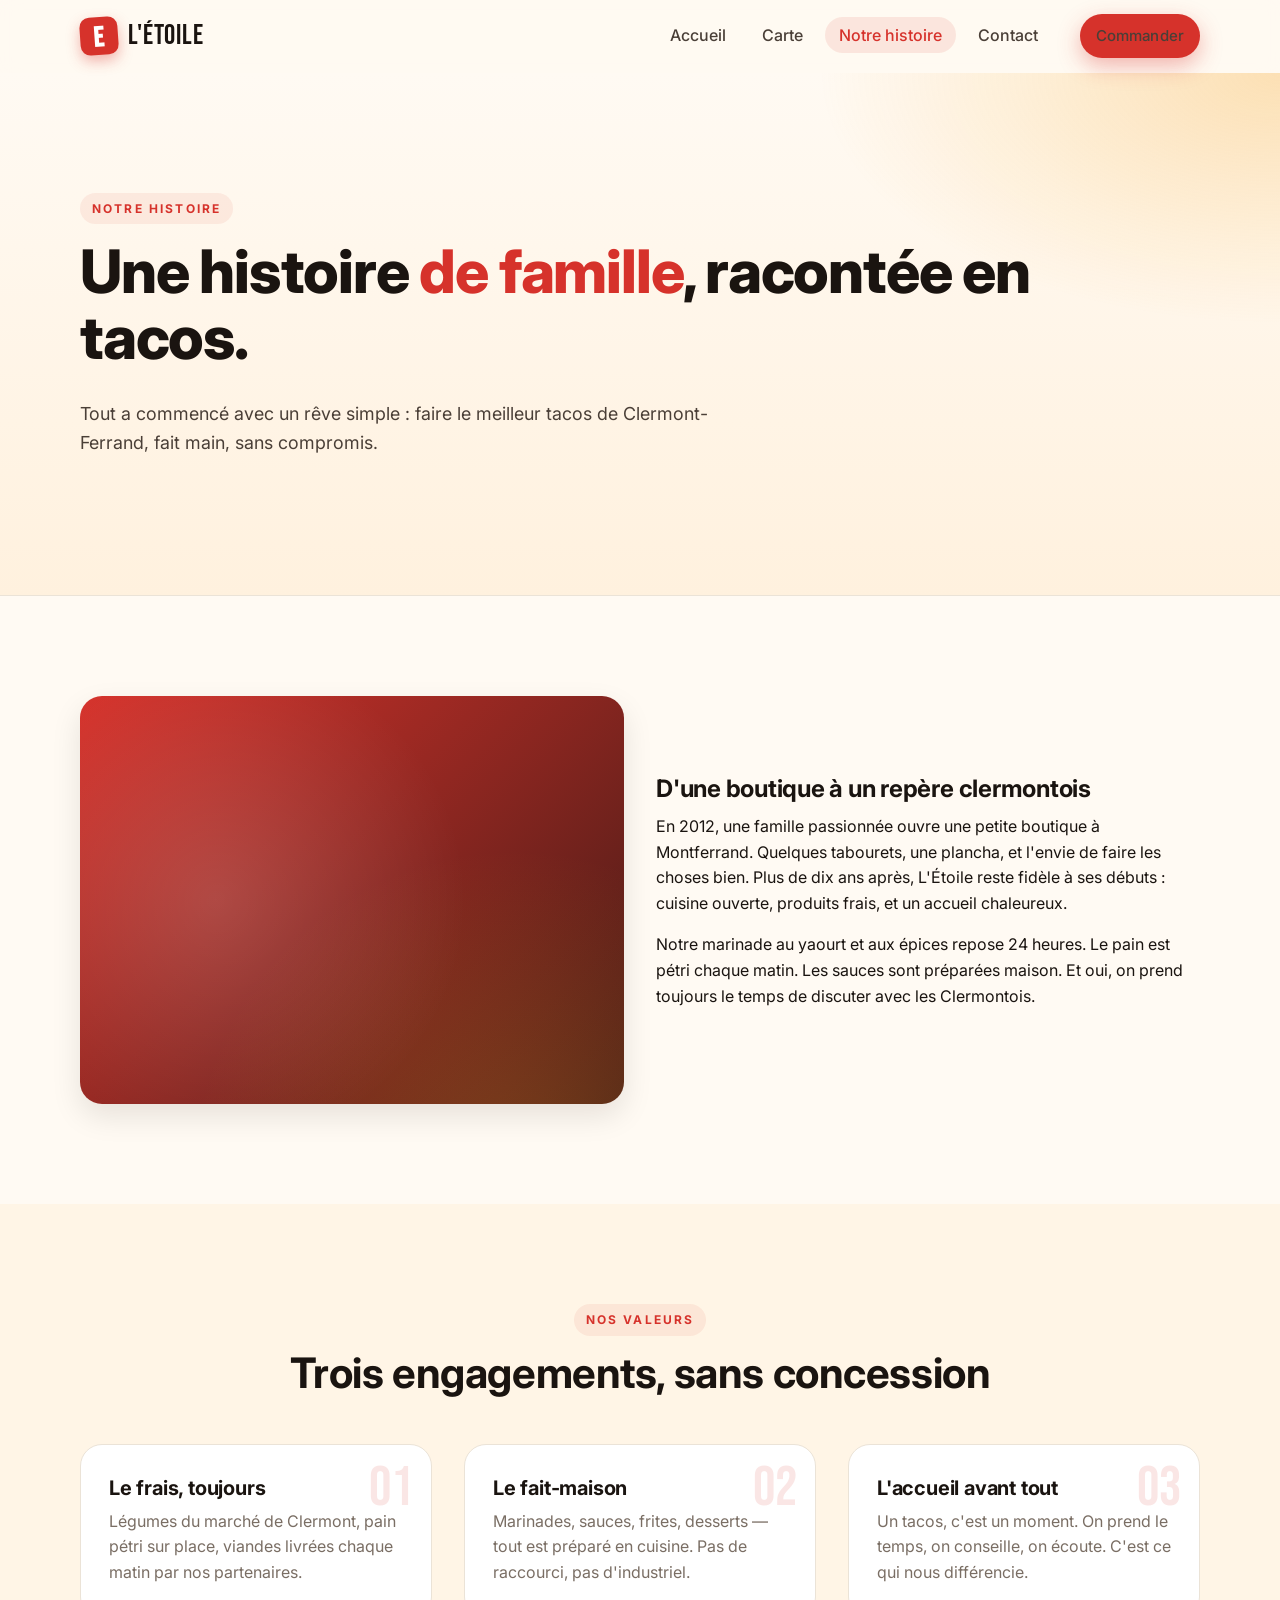
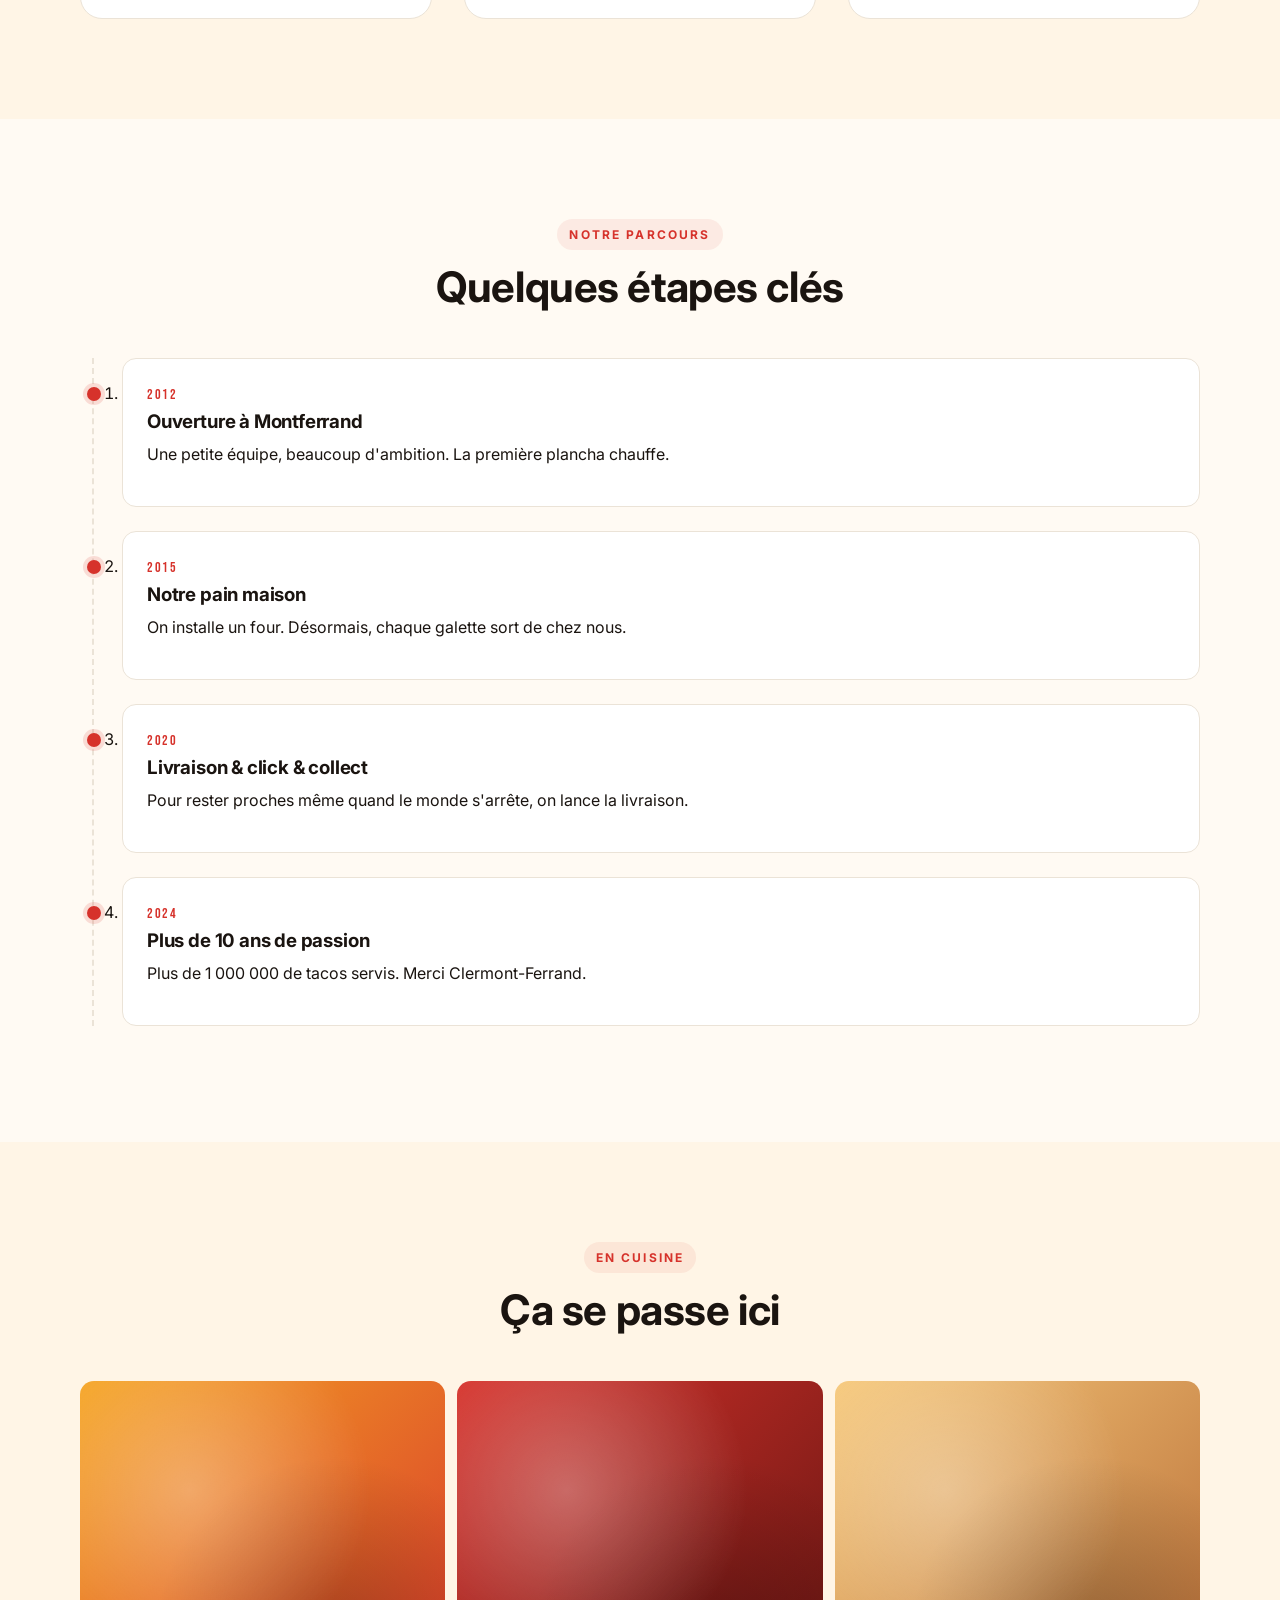
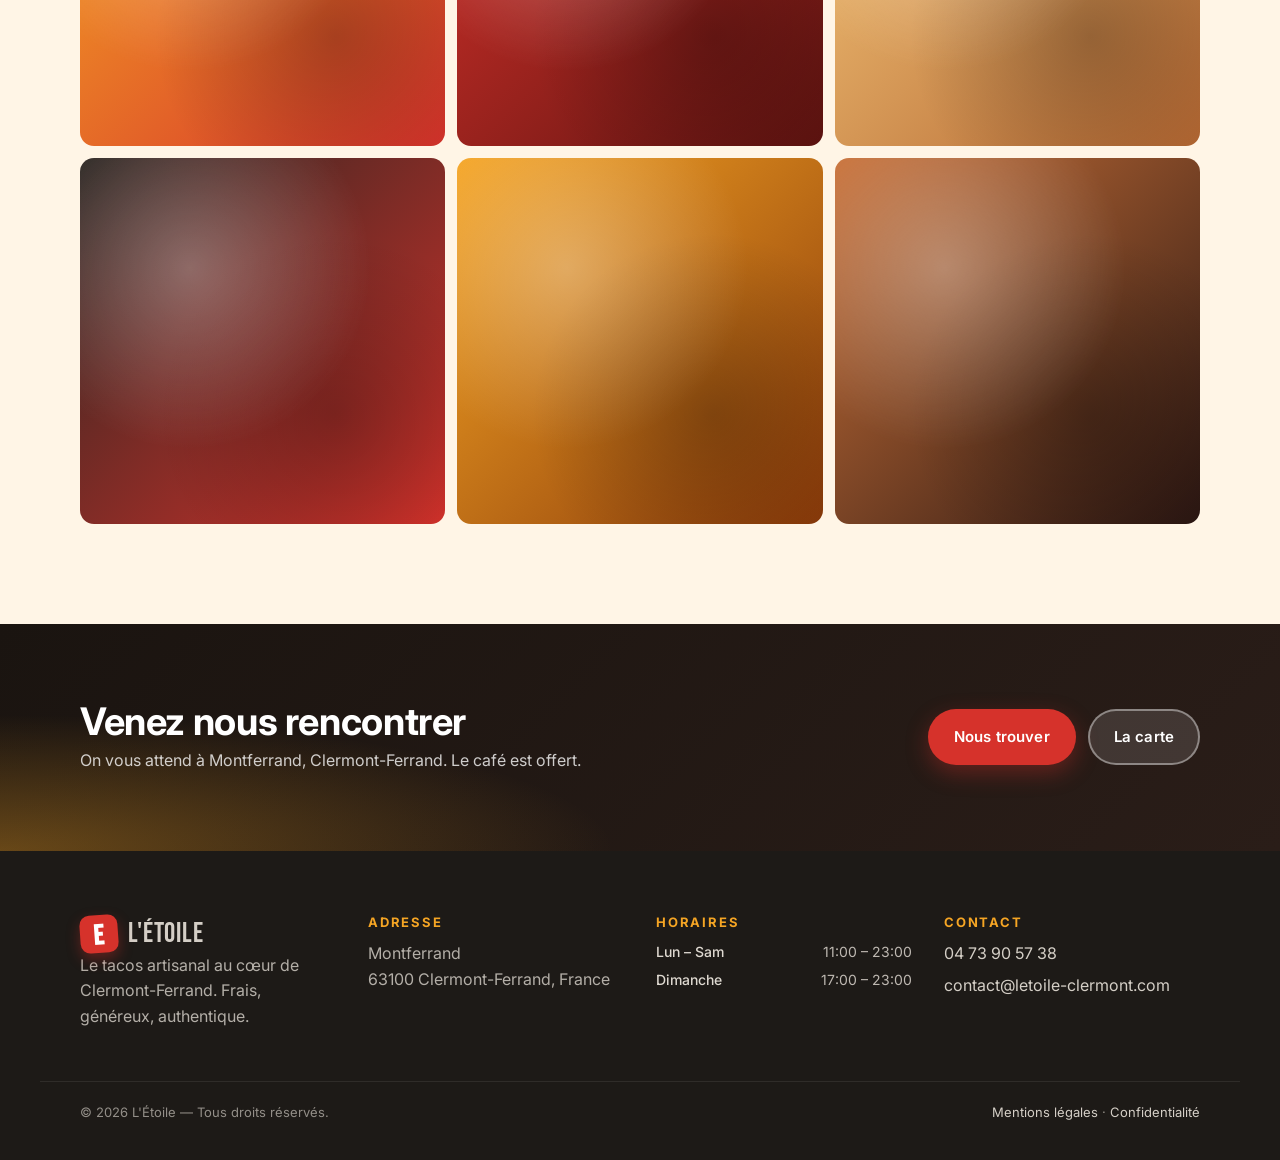
==== commit 0136719e: "feat: rebrand entire site from Kebab 37 to L'Étoile Clermont-Ferrand" ====
--- a/about.html
+++ b/about.html
@@ -1,93 +1,193 @@
 <!DOCTYPE html>
 <html lang="fr">
 <head>
-  <meta charset="UTF-8">
-  <meta name="viewport" content="width=device-width, initial-scale=1.0">
-  <title>À propos – L'Étoile Clermont-Ferrand</title>
-  <meta name="description" content="L'Étoile, snack fast-food halal à Clermont-Ferrand. Découvrez notre histoire et nos engagements qualité.">
+  <meta charset="UTF-8" />
+  <meta name="viewport" content="width=device-width, initial-scale=1.0" />
+  <title>Notre histoire — L'Étoile</title>
+  <meta name="description" content="L'histoire de L'Étoile : une famille passionnée à Clermont-Ferrand, des recettes traditionnelles, un produit français." />
   <link rel="preconnect" href="https://fonts.googleapis.com">
   <link rel="preconnect" href="https://fonts.gstatic.com" crossorigin>
-  <link href="https://fonts.googleapis.com/css2?family=Noto+Sans:wght@400;500;600;700&family=Staatliches&display=swap" rel="stylesheet">
-  <link rel="stylesheet" href="assets/css/styles.css">
+  <link href="https://fonts.googleapis.com/css2?family=Bebas+Neue&family=Inter:wght@400;500;600;700;800&display=swap" rel="stylesheet">
+  <link rel="stylesheet" href="assets/css/styles.css" />
 </head>
 <body>
   <a class="skip-link" href="#main">Aller au contenu</a>
+
   <header class="site-header" id="siteHeader">
     <div class="container nav-wrap">
-      <a href="index.html" class="logo"><span class="logo-icon">★</span><span class="logo-text">L'Étoile</span></a>
-      <button class="nav-toggle" aria-label="Ouvrir le menu" aria-expanded="false" aria-controls="primaryNav"><span></span><span></span><span></span></button>
+      <a href="index.html" class="logo" aria-label="L'Étoile - Accueil">
+        <span class="logo-mark">E</span>
+        <span class="logo-text">L'Étoile</span>
+      </a>
+      <button class="nav-toggle" aria-label="Ouvrir le menu" aria-expanded="false" aria-controls="primaryNav">
+        <span></span><span></span><span></span>
+      </button>
       <nav id="primaryNav" class="primary-nav" aria-label="Menu principal">
-        <ul><li><a href="index.html">Accueil</a></li><li><a href="menu.html">Menu</a></li><li><a href="about.html" class="active">À propos</a></li><li><a href="contact.html">Contact</a></li></ul>
-        <a class="btn btn-primary nav-cta" href="menu.html">Voir le Menu</a>
+        <ul>
+          <li><a href="index.html">Accueil</a></li>
+          <li><a href="menu.html">Carte</a></li>
+          <li><a href="about.html" class="active">Notre histoire</a></li>
+          <li><a href="contact.html">Contact</a></li>
+        </ul>
+        <a class="btn btn-primary nav-cta" href="contact.html#commander">Commander</a>
       </nav>
     </div>
   </header>
 
   <main id="main">
-    <section class="page-hero"><div class="container"><h1>Notre Histoire</h1><p class="lead">Depuis plus de 10 ans, L'Étoile illumine les papilles des Clermontois avec ses recettes généreuses et son accueil chaleureux.</p></div></section>
+    <section class="page-hero">
+      <div class="container">
+        <p class="eyebrow">Notre histoire</p>
+        <h1>Une histoire <span class="accent">de famille</span>, racontée en tacos.</h1>
+        <p class="lead">Tout a commencé avec un rêve simple : faire le meilleur tacos de Clermont-Ferrand, fait main, sans compromis.</p>
+      </div>
+    </section>
 
     <section class="section">
       <div class="container grid grid-2 align-center">
-        <div class="about-img"><img src="https://kebab37.com/wp-content/uploads/2025/12/all-768x1024.jpeg" alt="Intérieur L'Étoile" loading="lazy"></div>
+        <div class="story-media" aria-hidden="true">
+          <div class="story-img tall" data-img="family"></div>
+        </div>
         <div>
-          <h2>L'Étoile, c'est quoi ?</h2>
-          <p>Un snack convivial situé au cœur de Clermont-Ferrand, spécialisé dans les kebabs, tacos, burgers et autres délices faits à la commande. Nous privilégions des ingrédients frais, une préparation à la minute, et un service rapide et chaleureux.</p>
-          <p>Que ce soit sur place, à emporter ou en livraison via Uber Eats, nous offrons une expérience culinaire savoureuse pour tous les goûts. Notre équipe passionnée met un point d'honneur à satisfaire chaque client.</p>
+          <h2>D'une boutique à un repère clermontois</h2>
+          <p>
+            En 2012, une famille passionnée ouvre une petite boutique à Montferrand. Quelques tabourets, une plancha,
+            et l'envie de faire les choses bien. Plus de dix ans après, L'Étoile reste fidèle à ses débuts :
+            cuisine ouverte, produits frais, et un accueil chaleureux.
+          </p>
+          <p>
+            Notre marinade au yaourt et aux épices repose 24 heures. Le pain est pétri chaque matin.
+            Les sauces sont préparées maison. Et oui, on prend toujours le temps de discuter avec les Clermontois.
+          </p>
         </div>
       </div>
     </section>
 
+    <!-- VALUES -->
     <section class="section alt">
       <div class="container">
-        <h2 class="text-center">Nos Engagements</h2>
+        <header class="section-head">
+          <p class="eyebrow">Nos valeurs</p>
+          <h2>Trois engagements, sans concession</h2>
+        </header>
         <div class="grid grid-3">
-          <article class="feature-card">
-            <div class="icon-wrap"><svg viewBox="0 0 576 512" fill="currentColor"><path d="M546.2 9.7c-5.6-12.5-21.6-13-28.3-1.2C486.9 62.4 431.4 96 368 96h-80C182 96 96 182 96 288c0 7 .8 13.7 1.5 20.5C161.3 262.8 253.4 224 384 224c8.8 0 16 7.2 16 16s-7.2 16-16 16C132.6 256 26 410.1 2.4 468c-6.6 16.3 1.2 34.9 17.5 41.6 16.4 6.8 35-1.1 41.8-17.3 1.5-3.6 20.9-47.9 71.9-90.6 32.4 43.9 94 85.8 174.9 77.2C465.5 459.4 543.9 346.6 576 288c0-4.8-1.3-8.8-2.9-12.5 11.1-24.3 17.8-51 17.8-79.5 0-44.6-14.4-85.8-38.7-119.3z"/></svg></div>
-            <h3>Fraîcheur Garantie</h3>
-            <p>Légumes du marché, viandes certifiées halal, pain frais — aucun compromis sur la qualité.</p>
+          <article class="value-card">
+            <div class="value-num">01</div>
+            <h3>Le frais, toujours</h3>
+            <p>Légumes du marché de Clermont, pain pétri sur place, viandes livrées chaque matin par nos partenaires.</p>
           </article>
-          <article class="feature-card">
-            <div class="icon-wrap"><svg viewBox="0 0 512 512" fill="currentColor"><path d="M256 8C119 8 8 119 8 256s111 248 248 248 248-111 248-248S393 8 256 8zm0 448c-110.5 0-200-89.5-200-200S145.5 56 256 56s200 89.5 200 200-89.5 200-200 200zm61.8-104.4l-84.9-61.7c-3.1-2.3-4.9-5.9-4.9-9.7V116c0-6.6 5.4-12 12-12h32c6.6 0 12 5.4 12 12v141.7l66.8 48.6c5.4 3.9 6.5 11.4 2.6 16.8L334.6 349c-3.9 5.3-11.4 6.5-16.8 2.6z"/></svg></div>
-            <h3>Rapidité</h3>
-            <p>Préparation à la minute pour que chaque plat soit servi chaud, croustillant et savoureux.</p>
+          <article class="value-card">
+            <div class="value-num">02</div>
+            <h3>Le fait-maison</h3>
+            <p>Marinades, sauces, frites, desserts — tout est préparé en cuisine. Pas de raccourci, pas d'industriel.</p>
           </article>
-          <article class="feature-card">
-            <div class="icon-wrap"><svg viewBox="0 0 512 512" fill="currentColor"><path d="M444.1 67.9C427 50.8 404.5 48 394.2 48c-21.5 0-42.1 8.5-57.4 23.7L256 152.5 175.2 71.7C159.9 56.5 139.3 48 117.8 48c-10.3 0-32.8 2.8-49.9 19.9C33.3 102.4 16 154.3 16 200c0 46.2 18.8 86.8 55.8 120.5C106.3 352.2 192 416 256 480c64-64 149.7-127.8 184.2-159.5C477.2 286.8 496 246.2 496 200c0-45.7-17.3-97.6-51.9-132.1z"/></svg></div>
-            <h3>Passion</h3>
-            <p>Notre équipe cuisine avec le cœur depuis plus de 10 ans. Chaque plat est une fierté.</p>
+          <article class="value-card">
+            <div class="value-num">03</div>
+            <h3>L'accueil avant tout</h3>
+            <p>Un tacos, c'est un moment. On prend le temps, on conseille, on écoute. C'est ce qui nous différencie.</p>
           </article>
         </div>
       </div>
     </section>
 
+    <!-- TIMELINE -->
     <section class="section">
-      <div class="container text-center">
-        <h2>Infos Pratiques</h2>
-        <div class="grid grid-3 info-cards">
-          <div class="info-card"><h3>📍 Adresse</h3><p>29 rue Ballainvilliers<br>63000 Clermont-Ferrand</p></div>
-          <div class="info-card"><h3>📞 Téléphone</h3><p><a href="tel:0473905738">04 73 90 57 38</a></p></div>
-          <div class="info-card"><h3>🕐 Horaires</h3><p>Lun – Sam : 11h00 – 23h00<br>Dimanche : 17h00 – 23h00</p></div>
+      <div class="container">
+        <header class="section-head">
+          <p class="eyebrow">Notre parcours</p>
+          <h2>Quelques étapes clés</h2>
+        </header>
+        <ol class="timeline">
+          <li>
+            <span class="t-year">2012</span>
+            <h3>Ouverture à Montferrand</h3>
+            <p>Une petite équipe, beaucoup d'ambition. La première plancha chauffe.</p>
+          </li>
+          <li>
+            <span class="t-year">2015</span>
+            <h3>Notre pain maison</h3>
+            <p>On installe un four. Désormais, chaque galette sort de chez nous.</p>
+          </li>
+          <li>
+            <span class="t-year">2020</span>
+            <h3>Livraison & click & collect</h3>
+            <p>Pour rester proches même quand le monde s'arrête, on lance la livraison.</p>
+          </li>
+          <li>
+            <span class="t-year">2024</span>
+            <h3>Plus de 10 ans de passion</h3>
+            <p>Plus de 1 000 000 de tacos servis. Merci Clermont-Ferrand.</p>
+          </li>
+        </ol>
+      </div>
+    </section>
+
+    <!-- GALLERY -->
+    <section class="section alt">
+      <div class="container">
+        <header class="section-head">
+          <p class="eyebrow">En cuisine</p>
+          <h2>Ça se passe ici</h2>
+        </header>
+        <div class="gallery">
+          <div class="gal-item" data-img="g1"></div>
+          <div class="gal-item" data-img="g2"></div>
+          <div class="gal-item" data-img="g3"></div>
+          <div class="gal-item" data-img="g4"></div>
+          <div class="gal-item" data-img="g5"></div>
+          <div class="gal-item" data-img="g6"></div>
         </div>
       </div>
     </section>
 
     <section class="cta-band">
       <div class="container cta-inner">
-        <div><h2>Venez nous découvrir !</h2><p>On vous attend au 29 rue Ballainvilliers, à Clermont-Ferrand.</p></div>
-        <div class="cta-actions"><a class="btn btn-primary" href="tel:0473905738">Appeler</a><a class="btn btn-ghost-light" href="menu.html">Voir le Menu</a></div>
+        <div>
+          <h2>Venez nous rencontrer</h2>
+          <p>On vous attend à Montferrand, Clermont-Ferrand. Le café est offert.</p>
+        </div>
+        <div class="cta-actions">
+          <a class="btn btn-primary" href="contact.html">Nous trouver</a>
+          <a class="btn btn-ghost-light" href="menu.html">La carte</a>
+        </div>
       </div>
     </section>
   </main>
 
   <footer class="site-footer">
-    <div class="container grid grid-3 footer-grid">
-      <div class="footer-brand"><a href="index.html" class="logo logo-light"><span class="logo-icon">★</span><span class="logo-text">L'Étoile</span></a><p class="footer-desc">Le snack qui brille à Clermont-Ferrand.</p></div>
-      <div><h4>Navigation</h4><ul><li><a href="index.html">Accueil</a></li><li><a href="menu.html">Menu</a></li><li><a href="about.html">À propos</a></li><li><a href="contact.html">Contact</a></li></ul></div>
-      <div><h4>Contact</h4><ul><li><a href="tel:0473905738">📞 04 73 90 57 38</a></li><li><a href="mailto:lotfourt@gmail.com">✉️ lotfourt@gmail.com</a></li><li>📍 29 rue Ballainvilliers, 63000 Clermont-Ferrand</li></ul></div>
+    <div class="container grid grid-4 footer-grid">
+      <div>
+        <a href="index.html" class="logo logo-light">
+          <span class="logo-mark">E</span>
+          <span class="logo-text">L'Étoile</span>
+        </a>
+        <p class="muted">Le tacos artisanal au cœur de Clermont-Ferrand. Frais, généreux, authentique.</p>
+      </div>
+      <div>
+        <h4>Adresse</h4>
+        <p class="muted">Montferrand<br/>63100 Clermont-Ferrand, France</p>
+      </div>
+      <div>
+        <h4>Horaires</h4>
+        <ul class="hours">
+          <li><span>Lun – Sam</span><span>11:00 – 23:00</span></li>
+          <li><span>Dimanche</span><span>17:00 – 23:00</span></li>
+        </ul>
+      </div>
+      <div>
+        <h4>Contact</h4>
+        <ul class="contact-list">
+          <li><a href="tel:+33473905738">04 73 90 57 38</a></li>
+          <li><a href="mailto:contact@letoile-clermont.com">contact@letoile-clermont.com</a></li>
+        </ul>
+      </div>
     </div>
-    <div class="container footer-bottom"><p>© <span id="year"></span> L'Étoile Clermont-Ferrand — Tous droits réservés.</p></div>
+    <div class="container footer-bottom">
+      <p>© <span id="year"></span> L'Étoile — Tous droits réservés.</p>
+      <p><a href="#">Mentions légales</a> · <a href="#">Confidentialité</a></p>
+    </div>
   </footer>
-  <a href="tel:0473905738" class="phone-float" aria-label="Appeler L'Étoile"><svg viewBox="0 0 24 24" fill="#fff" width="28" height="28"><path d="M22 16.9v3a2 2 0 0 1-2.2 2 19.8 19.8 0 0 1-8.6-3.1 19.5 19.5 0 0 1-6-6A19.8 19.8 0 0 1 2.1 4.2 2 2 0 0 1 4.1 2h3a2 2 0 0 1 2 1.7c.1.9.3 1.7.6 2.5a2 2 0 0 1-.5 2.1L8 9.6a16 16 0 0 0 6 6l1.3-1.3a2 2 0 0 1 2.1-.5c.8.3 1.6.5 2.5.6A2 2 0 0 1 22 16.9z"/></svg></a>
+
   <script src="assets/js/main.js"></script>
 </body>
 </html>
--- a/assets/css/styles.css
+++ b/assets/css/styles.css
@@ -1,243 +1,943 @@
 /* ============================================
-   L'Étoile — Clermont-Ferrand
-   Navy + Gold star branding
+   L'Étoile — Stylesheet
    ============================================ */
 
+/* ---------- Tokens ---------- */
 :root {
-  --c-primary: #1a3a5c;
-  --c-primary-dk: #122a44;
-  --c-accent: #d4a22a;
-  --c-accent-dk: #b08820;
-  --c-ink: #1a1d23;
-  --c-ink-2: #3a3f4a;
-  --c-muted: #6b7080;
-  --c-bg: #f8f9fb;
-  --c-bg-alt: #eef2f6;
+  --c-bg: #fffaf3;
   --c-surface: #ffffff;
-  --c-line: #dfe4ea;
-
-  --shadow-sm: 0 4px 12px rgba(26,58,92,.06);
-  --shadow-md: 0 12px 30px rgba(26,58,92,.10);
-  --shadow-lg: 0 24px 60px rgba(26,58,92,.16);
-
-  --radius: 12px;
-  --radius-lg: 18px;
+  --c-ink: #1a1410;
+  --c-ink-2: #4a3f37;
+  --c-muted: #7a6e64;
+  --c-line: #ebe3d7;
+
+  --c-primary: #d6322b;       /* tomato red */
+  --c-primary-dk: #b62721;
+  --c-accent: #f5a524;        /* warm saffron */
+  --c-accent-dk: #c4801a;
+  --c-charcoal: #1d1a17;
+  --c-charcoal-2: #2a2521;
+
+  --shadow-sm: 0 4px 12px rgba(20, 12, 6, 0.06);
+  --shadow-md: 0 12px 30px rgba(20, 12, 6, 0.10);
+  --shadow-lg: 0 24px 60px rgba(20, 12, 6, 0.18);
+
+  --radius-sm: 8px;
+  --radius: 14px;
+  --radius-lg: 22px;
   --radius-pill: 999px;
 
   --max-w: 1200px;
   --gutter: clamp(16px, 4vw, 40px);
+
   --t-fast: 160ms ease;
   --t-med: 280ms cubic-bezier(.2,.7,.3,1);
 
-  --font-heading: 'Staatliches', sans-serif;
-  --font-body: 'Noto Sans', sans-serif;
-}
-
-/* Reset */
+  --font-display: "Bebas Neue", "Inter", system-ui, sans-serif;
+  --font-body: "Inter", system-ui, -apple-system, "Segoe UI", Roboto, sans-serif;
+}
+
+/* ---------- Reset ---------- */
 *, *::before, *::after { box-sizing: border-box; }
-html { scroll-behavior: smooth; }
-body { margin:0; font-family:var(--font-body); font-size:16px; color:var(--c-ink); background:var(--c-bg); line-height:1.65; -webkit-font-smoothing:antialiased; }
-img, svg { max-width:100%; display:block; }
-a { color:inherit; text-decoration:none; }
-button { font:inherit; cursor:pointer; border:0; background:none; }
-ul { list-style:none; padding:0; margin:0; }
-h1,h2,h3,h4 { margin:0 0 .5em; font-family:var(--font-heading); font-weight:400; line-height:1.3; letter-spacing:.02em; }
-h1 { font-size:clamp(32px,5vw,50px); }
-h2 { font-size:clamp(26px,3.5vw,38px); }
-h3 { font-size:clamp(20px,2.5vw,28px); }
-p { margin:0 0 1em; }
-
-.skip-link { position:absolute; left:-9999px; top:0; background:var(--c-ink); color:#fff; padding:12px 16px; z-index:999; }
-.skip-link:focus { left:0; }
-
-/* Layout */
-.container { max-width:var(--max-w); margin-inline:auto; padding-inline:var(--gutter); }
-.section { padding-block:clamp(56px,8vw,100px); }
-.section.alt { background:var(--c-bg-alt); }
-.text-center { text-align:center; }
-.lead { font-size:clamp(15px,1.4vw,18px); color:var(--c-ink-2); max-width:70ch; margin-inline:auto; }
-
-.grid { display:grid; gap:clamp(20px,3vw,32px); }
-.grid-2 { grid-template-columns:1fr; }
-.grid-3 { grid-template-columns:1fr; }
-@media(min-width:720px){ .grid-2{grid-template-columns:repeat(2,1fr);} .grid-3{grid-template-columns:repeat(2,1fr);} }
-@media(min-width:1000px){ .grid-3{grid-template-columns:repeat(3,1fr);} }
-.align-center { align-items:center; }
-
-/* Eyebrow */
-.eyebrow { display:inline-block; text-transform:uppercase; letter-spacing:.14em; font-weight:700; font-size:13px; color:var(--c-accent); margin-bottom:10px; }
-.accent { color:var(--c-accent); }
-.subtitle { font-family:var(--font-body); font-weight:600; font-size:clamp(16px,1.6vw,20px); color:var(--c-primary); margin-bottom:12px; }
-.stars { color:var(--c-accent); font-size:22px; letter-spacing:.08em; margin-bottom:8px; }
-
-/* Buttons */
-.btn { display:inline-flex; align-items:center; gap:8px; padding:14px 28px; border-radius:var(--radius-pill); font-weight:600; font-size:15px; transition:background var(--t-fast),transform var(--t-fast); white-space:nowrap; }
-.btn:active { transform:translateY(1px); }
-.btn-primary { background:var(--c-primary); color:#fff; }
-.btn-primary:hover { background:var(--c-primary-dk); }
-.btn-ghost { background:rgba(26,58,92,.06); color:var(--c-ink); border-radius:var(--radius-pill); }
-.btn-ghost:hover { background:rgba(26,58,92,.12); }
-.btn-ghost-light { background:transparent; color:#fff; border:2px solid rgba(255,255,255,.5); border-radius:var(--radius-pill); }
-.btn-ghost-light:hover { background:rgba(255,255,255,.12); }
-
-/* Header */
-.site-header { position:sticky; top:0; z-index:100; background:rgba(248,249,251,.92); backdrop-filter:blur(10px); -webkit-backdrop-filter:blur(10px); border-bottom:1px solid transparent; transition:border-color var(--t-fast),box-shadow var(--t-fast); }
-.site-header.scrolled { border-color:var(--c-line); box-shadow:var(--shadow-sm); }
-.nav-wrap { display:flex; align-items:center; justify-content:space-between; height:72px; gap:20px; }
-
-.logo { display:flex; align-items:center; gap:10px; font-family:var(--font-heading); font-size:28px; color:var(--c-primary); letter-spacing:.03em; }
-.logo-icon { font-size:32px; color:var(--c-accent); }
-.logo-light { color:#fff; }
-.logo-light .logo-icon { color:var(--c-accent); }
-
-.primary-nav { display:flex; align-items:center; gap:24px; }
-.primary-nav ul { display:flex; gap:6px; }
-.primary-nav a { padding:8px 14px; font-weight:700; font-size:16px; color:var(--c-ink); border-radius:var(--radius-pill); transition:color var(--t-fast),background var(--t-fast); }
-.primary-nav a:hover { color:var(--c-primary); background:rgba(26,58,92,.05); }
-.primary-nav a.active { color:#fff; background:var(--c-primary); }
-
-.nav-toggle { display:none; width:44px; height:44px; position:relative; }
-.nav-toggle span { display:block; position:absolute; left:10px; width:24px; height:2.5px; background:var(--c-ink); border-radius:2px; transition:transform var(--t-fast),opacity var(--t-fast),top var(--t-fast); }
-.nav-toggle span:nth-child(1){top:15px;} .nav-toggle span:nth-child(2){top:21px;} .nav-toggle span:nth-child(3){top:27px;}
-.nav-toggle[aria-expanded="true"] span:nth-child(1){top:21px;transform:rotate(45deg);}
-.nav-toggle[aria-expanded="true"] span:nth-child(2){opacity:0;}
-.nav-toggle[aria-expanded="true"] span:nth-child(3){top:21px;transform:rotate(-45deg);}
-
-@media(max-width:920px){
-  .nav-toggle{display:block;}
-  .primary-nav{position:fixed;inset:72px 0 auto 0;background:var(--c-primary);flex-direction:column;align-items:stretch;gap:12px;padding:24px var(--gutter) 32px;transform:translateY(-12px);opacity:0;pointer-events:none;transition:transform var(--t-med),opacity var(--t-med);box-shadow:var(--shadow-lg);}
-  .primary-nav.open{transform:translateY(0);opacity:1;pointer-events:auto;}
-  .primary-nav ul{flex-direction:column;gap:4px;}
-  .primary-nav a{color:#fff;display:block;padding:14px 16px;border-radius:var(--radius);}
-  .primary-nav a:hover,.primary-nav a.active{color:var(--c-accent);background:rgba(255,255,255,.08);}
-  .nav-cta{align-self:flex-start;background:var(--c-accent);color:var(--c-ink);}
-}
-
-/* Hero */
-.hero { position:relative; overflow:hidden; background:linear-gradient(135deg,var(--c-primary) 0%,#0d1f33 100%); color:#fff; }
-.hero-overlay { position:absolute; inset:0; background:radial-gradient(80% 60% at 80% 0%,rgba(212,162,42,.25),transparent 60%),radial-gradient(60% 50% at 0% 100%,rgba(26,58,92,.5),transparent 60%); }
-.hero-inner { position:relative; padding-block:clamp(80px,12vw,140px); max-width:880px; }
-.hero h1 { font-size:clamp(38px,6.5vw,76px); font-weight:400; line-height:1.05; margin-top:8px; color:#fff; }
-.hero .lead { color:rgba(255,255,255,.8); margin-top:16px; }
-.hero-cta { display:flex; flex-wrap:wrap; gap:14px; margin-top:28px; }
-.hero-meta { display:grid; grid-template-columns:repeat(3,1fr); gap:14px; margin-top:48px; max-width:600px; }
-.hero-meta li { display:flex; flex-direction:column; gap:2px; padding:14px 16px; background:rgba(255,255,255,.08); border:1px solid rgba(255,255,255,.12); border-radius:var(--radius); }
-.hero-meta strong { font-family:var(--font-heading); font-size:26px; color:var(--c-accent); }
-.hero-meta span { color:rgba(255,255,255,.7); font-size:13px; }
-@media(max-width:720px){ .hero-meta{grid-template-columns:1fr;} }
-
-/* Page Hero */
-.page-hero { padding-block:clamp(60px,10vw,120px); background:linear-gradient(135deg,var(--c-primary),#0d1f33); color:#fff; text-align:center; }
-.page-hero h1{color:#fff;} .page-hero .lead{color:rgba(255,255,255,.85);}
-
-/* Features */
-.features{background:var(--c-surface);}
-.feature-card{background:var(--c-bg);border:1px solid var(--c-line);border-radius:var(--radius-lg);padding:32px 28px;text-align:center;transition:transform var(--t-med),box-shadow var(--t-med);}
-.feature-card:hover{transform:translateY(-4px);box-shadow:var(--shadow-md);}
-.icon-wrap{width:56px;height:56px;display:grid;place-items:center;margin:0 auto 16px;background:rgba(26,58,92,.08);color:var(--c-primary);border-radius:14px;}
-.icon-wrap svg{width:28px;height:28px;}
-.feature-card h3{font-size:22px;} .feature-card p{color:var(--c-muted);margin:0;}
-
-/* About teaser */
-.about-teaser{background:var(--c-surface);}
-.about-img{border-radius:var(--radius-lg);overflow:hidden;box-shadow:var(--shadow-md);}
-.about-img img{width:100%;height:auto;object-fit:cover;}
-.about-text h2{color:var(--c-primary);}
-
-/* Check list */
-.check-list{padding:0;margin:16px 0 24px;}
-.check-list li{position:relative;padding-left:28px;margin-bottom:10px;color:var(--c-ink-2);}
-.check-list li::before{content:"✓";position:absolute;left:0;color:var(--c-accent);font-weight:700;}
-
-/* Menu preview */
-.menu-preview{background:var(--c-bg-alt);}
-.menu-text h2{color:var(--c-primary);}
-.menu-images img{border-radius:var(--radius-lg);box-shadow:var(--shadow-md);width:100%;height:auto;object-fit:cover;}
-
-/* Menu filters */
-.menu-filters{display:flex;flex-wrap:wrap;gap:8px;justify-content:center;margin-bottom:40px;padding:6px;background:var(--c-surface);border:1px solid var(--c-line);border-radius:var(--radius-pill);width:fit-content;margin-inline:auto;max-width:100%;overflow-x:auto;}
-.filter{padding:10px 18px;border-radius:var(--radius-pill);font-weight:600;font-size:14px;color:var(--c-ink-2);white-space:nowrap;transition:background var(--t-fast),color var(--t-fast);}
-.filter:hover{background:rgba(26,58,92,.06);}
-.filter.active{background:var(--c-primary);color:#fff;}
-.menu-section{margin-bottom:48px;}
-.menu-section.is-hidden{display:none;}
-.cat-title{font-size:clamp(26px,3vw,34px);margin-bottom:18px;color:var(--c-primary);position:relative;padding-left:16px;}
-.cat-title::before{content:"";position:absolute;left:0;top:50%;transform:translateY(-50%);width:5px;height:65%;background:var(--c-accent);border-radius:4px;}
-.menu-grid{gap:20px;}
-.dish-card{background:var(--c-surface);border:1px solid var(--c-line);border-radius:var(--radius-lg);overflow:hidden;transition:transform var(--t-med),box-shadow var(--t-med);}
-.dish-card:hover{transform:translateY(-3px);box-shadow:var(--shadow-md);}
-.dish-card.mini .dish-body{padding:20px;}
-.dish-body{padding:22px 24px;}
-.dish-head{display:flex;justify-content:space-between;gap:14px;align-items:baseline;margin-bottom:6px;}
-.dish-head h3{font-size:18px;margin:0;}
-.price{font-family:var(--font-heading);font-size:22px;color:var(--c-accent);}
-.dish-body p{color:var(--c-muted);margin:0;font-size:14.5px;}
-
-/* Carousel */
-.carousel-section{background:var(--c-bg-alt);}
-.food-swiper{margin-top:24px;border-radius:var(--radius-lg);overflow:hidden;}
-.food-swiper .swiper-slide img{width:100%;height:300px;object-fit:cover;border-radius:var(--radius);}
-.food-swiper .swiper-button-prev,.food-swiper .swiper-button-next{color:var(--c-primary);}
-.food-swiper .swiper-pagination-bullet-active{background:var(--c-primary);}
-
-/* Testimonials */
-.testimonials{background:linear-gradient(135deg,var(--c-primary),#0d1f33);color:#fff;}
-.testimonials h2{color:#fff;} .testimonials .lead{color:rgba(255,255,255,.75);}
-.testimonial-swiper{margin-top:32px;}
-.testimonial-card{background:rgba(255,255,255,.06);border:1px solid rgba(255,255,255,.12);border-radius:var(--radius-lg);padding:28px;text-align:center;}
-.testimonial-card .stars{color:var(--c-accent);}
-.testimonial-card p{color:rgba(255,255,255,.9);font-size:16px;margin-bottom:14px;}
-.testimonial-card strong{color:var(--c-accent);font-size:14px;}
-.testimonial-swiper .swiper-pagination-bullet{background:rgba(255,255,255,.5);}
-.testimonial-swiper .swiper-pagination-bullet-active{background:var(--c-accent);}
-
-/* Map */
-.map-section{background:var(--c-surface);padding-block:clamp(40px,5vw,60px);}
-
-/* Info Cards */
-.info-cards{margin-top:8px;}
-.info-card{background:var(--c-surface);border:1px solid var(--c-line);border-radius:var(--radius-lg);padding:28px;text-align:center;}
-.info-card h3{font-size:22px;margin-bottom:8px;}
-.info-card p{color:var(--c-muted);margin:0;}
-.info-card a{color:var(--c-primary);font-weight:600;}
-.info-card a:hover{text-decoration:underline;}
-
-/* CTA Band */
-.cta-band{background:linear-gradient(135deg,var(--c-primary),#0d1f33);color:#fff;padding-block:clamp(48px,6vw,80px);}
-.cta-inner{display:flex;gap:28px;align-items:center;justify-content:space-between;flex-wrap:wrap;}
-.cta-inner h2{color:#fff;margin-bottom:6px;} .cta-inner p{color:rgba(255,255,255,.8);margin:0;}
-.cta-actions{display:flex;gap:12px;flex-wrap:wrap;}
-
-/* Contact form */
-.contact-form{max-width:820px;margin-inline:auto;background:var(--c-surface);padding:clamp(24px,4vw,40px);border-radius:var(--radius-lg);border:1px solid var(--c-line);box-shadow:var(--shadow-sm);}
-.form-grid{display:grid;grid-template-columns:1fr;gap:18px;}
-@media(min-width:720px){.form-grid{grid-template-columns:repeat(2,1fr);} .form-grid .full{grid-column:1/-1;}}
-.contact-form label{display:flex;flex-direction:column;gap:6px;font-size:14px;font-weight:500;color:var(--c-ink-2);}
-.contact-form input,.contact-form select,.contact-form textarea{padding:12px 14px;border:none;border-bottom:2px solid var(--c-line);border-radius:0;font:inherit;font-size:15px;background:var(--c-bg);color:var(--c-ink);transition:border-color var(--t-fast);}
-.contact-form input:focus,.contact-form select:focus,.contact-form textarea:focus{outline:0;border-color:var(--c-primary);}
-.contact-form textarea{resize:vertical;min-height:120px;}
-.contact-form button{margin-top:22px;}
-.form-status{margin:14px 0 0;font-size:14px;color:var(--c-muted);}
-.form-status.success{color:#1a7a1a;} .form-status.error{color:#c42b2b;}
-
-/* Footer */
-.site-footer{background:#0d1f33;color:#fff;padding-block:60px 24px;}
-.footer-grid{gap:40px;}
-.footer-logo{height:100px;width:auto;}
-.footer-desc{color:rgba(255,255,255,.7);margin-top:10px;font-size:14px;}
-.site-footer h4{font-family:var(--font-body);font-size:16px;font-weight:700;color:var(--c-accent);margin-bottom:12px;}
-.site-footer ul li{margin-bottom:8px;}
-.site-footer a{color:rgba(255,255,255,.75);transition:color var(--t-fast);}
-.site-footer a:hover{color:var(--c-accent);}
-.footer-bottom{margin-top:32px;padding-top:20px;border-top:1px solid rgba(255,255,255,.1);text-align:center;font-size:14px;color:rgba(255,255,255,.5);}
-
-/* Phone Float */
-.phone-float{position:fixed;bottom:24px;right:24px;z-index:200;width:60px;height:60px;background:var(--c-primary);border-radius:50%;display:grid;place-items:center;box-shadow:0 6px 20px rgba(26,58,92,.4);transition:transform var(--t-fast),box-shadow var(--t-fast);}
-.phone-float:hover{transform:scale(1.08);box-shadow:0 8px 28px rgba(26,58,92,.55);}
-.phone-float svg{width:28px;height:28px;}
-
-/* Reveal */
-.reveal{opacity:0;transform:translateY(20px);transition:opacity .6s ease,transform .6s cubic-bezier(.2,.7,.3,1);}
-.reveal.visible{opacity:1;transform:translateY(0);}
-
-@media(prefers-reduced-motion:reduce){*,*::before,*::after{animation:none!important;transition:none!important;}html{scroll-behavior:auto;}}
+html { scroll-behavior: smooth; -webkit-text-size-adjust: 100%; }
+body {
+  margin: 0;
+  font-family: var(--font-body);
+  color: var(--c-ink);
+  background: var(--c-bg);
+  line-height: 1.6;
+  -webkit-font-smoothing: antialiased;
+  text-rendering: optimizeLegibility;
+}
+img, svg { max-width: 100%; display: block; }
+a { color: inherit; text-decoration: none; }
+button { font: inherit; cursor: pointer; border: 0; background: none; color: inherit; }
+ul { list-style: none; padding: 0; margin: 0; }
+h1, h2, h3, h4 { margin: 0 0 .5em; line-height: 1.1; letter-spacing: -.01em; }
+p { margin: 0 0 1em; }
+
+.skip-link {
+  position: absolute; left: -9999px; top: 0;
+  background: var(--c-ink); color: #fff; padding: 12px 16px; z-index: 999; border-radius: 0 0 8px 0;
+}
+.skip-link:focus { left: 0; }
+
+/* ---------- Layout ---------- */
+.container {
+  max-width: var(--max-w);
+  margin-inline: auto;
+  padding-inline: var(--gutter);
+}
+.section { padding-block: clamp(56px, 8vw, 100px); }
+.section.alt { background: #fff5e6; }
+.section-head { text-align: center; margin-bottom: 48px; }
+.section-head h2 { font-size: clamp(28px, 3.4vw, 42px); }
+.section-sub { color: var(--c-muted); max-width: 60ch; margin-inline: auto; }
+.center { text-align: center; }
+.mt-32 { margin-top: 32px; }
+.muted { color: var(--c-muted); }
+
+.grid { display: grid; gap: clamp(20px, 3vw, 32px); }
+.grid-2 { grid-template-columns: 1fr; }
+.grid-3 { grid-template-columns: 1fr; }
+.grid-4 { grid-template-columns: 1fr; }
+@media (min-width: 720px) {
+  .grid-2 { grid-template-columns: repeat(2, 1fr); }
+  .grid-3 { grid-template-columns: repeat(2, 1fr); }
+  .grid-4 { grid-template-columns: repeat(2, 1fr); }
+}
+@media (min-width: 1000px) {
+  .grid-3 { grid-template-columns: repeat(3, 1fr); }
+  .grid-4 { grid-template-columns: repeat(4, 1fr); }
+}
+.align-center { align-items: center; }
+
+/* ---------- Eyebrow / Headings ---------- */
+.eyebrow {
+  display: inline-block;
+  text-transform: uppercase;
+  letter-spacing: .18em;
+  font-weight: 700;
+  font-size: 12px;
+  color: var(--c-primary);
+  margin-bottom: 14px;
+  padding: 6px 12px;
+  background: rgba(214, 50, 43, .08);
+  border-radius: var(--radius-pill);
+}
+.accent { color: var(--c-primary); }
+
+/* ---------- Buttons ---------- */
+.btn {
+  display: inline-flex;
+  align-items: center;
+  gap: 10px;
+  padding: 14px 24px;
+  border-radius: var(--radius-pill);
+  font-weight: 600;
+  font-size: 15px;
+  letter-spacing: .01em;
+  transition: transform var(--t-fast), background var(--t-fast), box-shadow var(--t-fast), color var(--t-fast);
+  white-space: nowrap;
+  border: 2px solid transparent;
+}
+.btn:active { transform: translateY(1px); }
+.btn-primary {
+  background: var(--c-primary);
+  color: #fff;
+  box-shadow: 0 8px 22px rgba(214, 50, 43, .35);
+}
+.btn-primary:hover { background: var(--c-primary-dk); box-shadow: 0 10px 26px rgba(214, 50, 43, .45); }
+.btn-outline {
+  border-color: var(--c-ink);
+  color: var(--c-ink);
+}
+.btn-outline:hover { background: var(--c-ink); color: #fff; }
+.btn-ghost {
+  background: rgba(26, 20, 16, .05);
+  color: var(--c-ink);
+}
+.btn-ghost:hover { background: rgba(26, 20, 16, .1); }
+.btn-ghost-light {
+  background: rgba(255,255,255,.12);
+  color: #fff;
+  border-color: rgba(255,255,255,.4);
+}
+.btn-ghost-light:hover { background: rgba(255,255,255,.22); }
+
+/* ---------- Header / Nav ---------- */
+.site-header {
+  position: sticky;
+  top: 0;
+  z-index: 50;
+  backdrop-filter: saturate(140%) blur(10px);
+  -webkit-backdrop-filter: saturate(140%) blur(10px);
+  background: rgba(255, 250, 243, .85);
+  border-bottom: 1px solid transparent;
+  transition: border-color var(--t-fast), background var(--t-fast), box-shadow var(--t-fast);
+}
+.site-header.scrolled {
+  border-color: var(--c-line);
+  box-shadow: var(--shadow-sm);
+}
+.nav-wrap {
+  display: flex;
+  align-items: center;
+  justify-content: space-between;
+  height: 72px;
+  gap: 24px;
+}
+.logo {
+  display: inline-flex;
+  align-items: center;
+  gap: 10px;
+  font-family: var(--font-display);
+  font-size: 28px;
+  letter-spacing: .03em;
+  color: var(--c-ink);
+}
+.logo-mark {
+  display: inline-grid;
+  place-items: center;
+  width: 38px; height: 38px;
+  background: var(--c-primary);
+  color: #fff;
+  border-radius: 10px;
+  font-weight: 800;
+  box-shadow: 0 6px 14px rgba(214, 50, 43, .35);
+  transform: rotate(-4deg);
+}
+.logo-text { line-height: 1; }
+.logo-num { color: var(--c-primary); }
+.logo-light { color: #fff; }
+.logo-light .logo-num { color: var(--c-accent); }
+
+.primary-nav {
+  display: flex;
+  align-items: center;
+  gap: 28px;
+}
+.primary-nav ul {
+  display: flex;
+  gap: 8px;
+}
+.primary-nav a {
+  position: relative;
+  padding: 8px 14px;
+  font-weight: 500;
+  border-radius: var(--radius-pill);
+  color: var(--c-ink-2);
+  transition: color var(--t-fast), background var(--t-fast);
+}
+.primary-nav a:hover { color: var(--c-ink); background: rgba(26, 20, 16, .05); }
+.primary-nav a.active {
+  color: var(--c-primary);
+  background: rgba(214, 50, 43, .1);
+}
+
+.nav-toggle {
+  display: none;
+  width: 44px; height: 44px;
+  border-radius: 10px;
+  position: relative;
+}
+.nav-toggle span {
+  display: block;
+  position: absolute;
+  left: 12px;
+  width: 20px;
+  height: 2px;
+  background: var(--c-ink);
+  border-radius: 2px;
+  transition: transform var(--t-fast), opacity var(--t-fast), top var(--t-fast);
+}
+.nav-toggle span:nth-child(1) { top: 16px; }
+.nav-toggle span:nth-child(2) { top: 21px; }
+.nav-toggle span:nth-child(3) { top: 26px; }
+.nav-toggle[aria-expanded="true"] span:nth-child(1) { top: 21px; transform: rotate(45deg); }
+.nav-toggle[aria-expanded="true"] span:nth-child(2) { opacity: 0; }
+.nav-toggle[aria-expanded="true"] span:nth-child(3) { top: 21px; transform: rotate(-45deg); }
+
+@media (max-width: 920px) {
+  .nav-toggle { display: block; }
+  .primary-nav {
+    position: fixed;
+    inset: 72px 0 auto 0;
+    background: var(--c-bg);
+    flex-direction: column;
+    align-items: stretch;
+    gap: 16px;
+    padding: 24px var(--gutter) 32px;
+    border-bottom: 1px solid var(--c-line);
+    transform: translateY(-12px);
+    opacity: 0;
+    pointer-events: none;
+    transition: transform var(--t-med), opacity var(--t-med);
+    box-shadow: var(--shadow-md);
+  }
+  .primary-nav.open {
+    transform: translateY(0);
+    opacity: 1;
+    pointer-events: auto;
+  }
+  .primary-nav ul {
+    flex-direction: column;
+    gap: 4px;
+  }
+  .primary-nav a {
+    display: block;
+    padding: 14px 16px;
+    border-radius: var(--radius);
+  }
+  .nav-cta { align-self: flex-start; }
+}
+
+/* ---------- Hero ---------- */
+.hero {
+  position: relative;
+  overflow: hidden;
+  isolation: isolate;
+}
+.hero-bg {
+  position: absolute;
+  inset: 0;
+  z-index: -1;
+  background:
+    radial-gradient(80% 60% at 80% 0%, rgba(245, 165, 36, .35), transparent 60%),
+    radial-gradient(60% 50% at 0% 100%, rgba(214, 50, 43, .25), transparent 60%),
+    linear-gradient(180deg, #fffaf3 0%, #fff1de 100%);
+}
+.hero-bg::after {
+  content: "";
+  position: absolute;
+  inset: 0;
+  background-image:
+    radial-gradient(circle at 1px 1px, rgba(26,20,16,.07) 1px, transparent 0);
+  background-size: 24px 24px;
+  opacity: .6;
+  mask-image: linear-gradient(180deg, transparent, black 25%, black 75%, transparent);
+  -webkit-mask-image: linear-gradient(180deg, transparent, black 25%, black 75%, transparent);
+}
+.hero-inner {
+  padding-block: clamp(80px, 12vw, 140px);
+  max-width: 880px;
+}
+.hero h1 {
+  font-size: clamp(40px, 7vw, 84px);
+  font-weight: 800;
+  letter-spacing: -.02em;
+  line-height: 1.02;
+  margin-top: 8px;
+}
+.hero .lead {
+  font-size: clamp(16px, 1.6vw, 19px);
+  color: var(--c-ink-2);
+  max-width: 60ch;
+  margin-top: 18px;
+}
+.hero-cta {
+  display: flex;
+  flex-wrap: wrap;
+  gap: 14px;
+  margin-top: 32px;
+}
+.hero-meta {
+  display: grid;
+  grid-template-columns: repeat(3, minmax(0, 1fr));
+  gap: 16px;
+  margin-top: 56px;
+  max-width: 640px;
+}
+.hero-meta li {
+  display: flex;
+  flex-direction: column;
+  gap: 2px;
+  padding: 16px 18px;
+  background: rgba(255,255,255,.6);
+  border: 1px solid var(--c-line);
+  border-radius: var(--radius);
+  backdrop-filter: blur(6px);
+}
+.hero-meta strong {
+  font-family: var(--font-display);
+  font-size: 28px;
+  letter-spacing: .02em;
+  color: var(--c-primary);
+}
+.hero-meta span { color: var(--c-muted); font-size: 13px; }
+
+@media (max-width: 720px) {
+  .hero-meta { grid-template-columns: 1fr; }
+}
+
+/* ---------- Page hero (subpages) ---------- */
+.page-hero {
+  position: relative;
+  padding-block: clamp(72px, 10vw, 120px);
+  background:
+    radial-gradient(60% 80% at 100% 0%, rgba(245, 165, 36, .3), transparent 60%),
+    linear-gradient(180deg, #fffaf3, #fff1de);
+  border-bottom: 1px solid var(--c-line);
+}
+.page-hero h1 {
+  font-size: clamp(34px, 5vw, 60px);
+  font-weight: 800;
+  letter-spacing: -.02em;
+  max-width: 24ch;
+}
+.page-hero .lead {
+  color: var(--c-ink-2);
+  max-width: 60ch;
+  font-size: clamp(15px, 1.4vw, 18px);
+}
+
+/* ---------- Features ---------- */
+.feature-card {
+  background: var(--c-surface);
+  border: 1px solid var(--c-line);
+  border-radius: var(--radius-lg);
+  padding: 28px 26px;
+  transition: transform var(--t-med), box-shadow var(--t-med), border-color var(--t-med);
+}
+.feature-card:hover {
+  transform: translateY(-4px);
+  box-shadow: var(--shadow-md);
+  border-color: transparent;
+}
+.icon-wrap {
+  width: 52px; height: 52px;
+  display: grid; place-items: center;
+  background: rgba(214, 50, 43, .1);
+  color: var(--c-primary);
+  border-radius: 14px;
+  margin-bottom: 18px;
+}
+.icon-wrap svg { width: 26px; height: 26px; }
+.feature-card h3 { font-size: 19px; }
+.feature-card p { color: var(--c-muted); margin: 0; }
+
+/* ---------- Menu cards ---------- */
+.menu-grid { gap: 24px; }
+.dish-card {
+  background: var(--c-surface);
+  border: 1px solid var(--c-line);
+  border-radius: var(--radius-lg);
+  overflow: hidden;
+  transition: transform var(--t-med), box-shadow var(--t-med), border-color var(--t-med);
+  display: flex;
+  flex-direction: column;
+}
+.dish-card:hover {
+  transform: translateY(-4px);
+  box-shadow: var(--shadow-md);
+  border-color: transparent;
+}
+.dish-card.horizontal {
+  flex-direction: row;
+  align-items: stretch;
+}
+.dish-card.horizontal .dish-img {
+  flex: 0 0 38%;
+  min-height: 160px;
+}
+.dish-card.mini {
+  padding: 0;
+}
+.dish-card.mini .dish-body { padding: 22px 22px; }
+.dish-img {
+  aspect-ratio: 16 / 10;
+  background: linear-gradient(135deg, #f6c97a, #c97138);
+  position: relative;
+  overflow: hidden;
+}
+.dish-img::before {
+  content: "";
+  position: absolute; inset: 0;
+  background:
+    radial-gradient(circle at 30% 30%, rgba(255,255,255,.35), transparent 50%),
+    radial-gradient(circle at 70% 70%, rgba(0,0,0,.18), transparent 50%);
+}
+.dish-img::after {
+  content: "";
+  position: absolute; inset: 0;
+  background-image:
+    radial-gradient(circle, rgba(255,255,255,.25) 1.5px, transparent 2px),
+    radial-gradient(circle, rgba(0,0,0,.15) 1px, transparent 2px);
+  background-size: 30px 30px, 18px 18px;
+  background-position: 0 0, 9px 9px;
+  opacity: .55;
+  mix-blend-mode: overlay;
+}
+/* Themed image variants */
+.dish-img[data-img="durum"]    { background: linear-gradient(135deg, #ffd47a 0%, #d97a2c 60%, #6d2d12 100%); }
+.dish-img[data-img="galette"]  { background: linear-gradient(135deg, #ffe2a3 0%, #d49b3a 100%); }
+.dish-img[data-img="pita"]     { background: linear-gradient(135deg, #f6caa0 0%, #b06a32 100%); }
+.dish-img[data-img="vegetarien"] { background: linear-gradient(135deg, #b8d77a 0%, #5b8a37 100%); }
+.dish-img[data-img="assiette"] { background: linear-gradient(135deg, #f6a86b 0%, #c84e2a 100%); }
+.dish-img[data-img="mixte"]    { background: linear-gradient(135deg, #e88d4a 0%, #842819 100%); }
+.dish-img[data-img="kofte"]    { background: linear-gradient(135deg, #d28259 0%, #6f2d18 100%); }
+.dish-img[data-img="poulet"]   { background: linear-gradient(135deg, #f0c179 0%, #a25c2c 100%); }
+.dish-img[data-img="tacos"]    { background: linear-gradient(135deg, #f5b15c 0%, #b34c2a 100%); }
+.dish-img[data-img="tacosL"]   { background: linear-gradient(135deg, #e89b4a 0%, #8a3318 100%); }
+.dish-img[data-img="tacosXL"]  { background: linear-gradient(135deg, #d77b35 0%, #4a1d10 100%); }
+.dish-img[data-img="burger"]   { background: linear-gradient(135deg, #f4b15c 0%, #783a18 100%); }
+.dish-img[data-img="cheese"]   { background: linear-gradient(135deg, #f5c14a 0%, #7a3a14 100%); }
+.dish-img[data-img="chicken"]  { background: linear-gradient(135deg, #f6d27a 0%, #a05818 100%); }
+.dish-img[data-img="kid"]      { background: linear-gradient(135deg, #ffd9a3 0%, #f08a3f 100%); }
+.dish-img[data-img="nuggets"]  { background: linear-gradient(135deg, #ffd166 0%, #c87a26 100%); }
+.dish-img[data-img="grill"]    { background: linear-gradient(135deg, #d6322b 0%, #4a0d0a 100%); }
+.dish-img[data-img="family"]   { background: linear-gradient(135deg, #2a2521 0%, #d6322b 100%); }
+.dish-img[data-img^="g"]       { background: linear-gradient(135deg, #f5a524 0%, #d6322b 100%); }
+
+.dish-body {
+  padding: 22px 24px 26px;
+  flex: 1;
+  display: flex;
+  flex-direction: column;
+}
+.dish-head {
+  display: flex;
+  justify-content: space-between;
+  gap: 14px;
+  align-items: baseline;
+  margin-bottom: 6px;
+}
+.dish-head h3 {
+  font-size: 19px;
+  margin: 0;
+  display: inline-flex;
+  align-items: center;
+  gap: 8px;
+}
+.price {
+  font-family: var(--font-display);
+  font-size: 22px;
+  letter-spacing: .03em;
+  color: var(--c-primary);
+}
+.dish-body p {
+  color: var(--c-muted);
+  margin: 0 0 14px;
+  font-size: 14.5px;
+}
+.tag {
+  align-self: flex-start;
+  margin-top: auto;
+  font-size: 12px;
+  font-weight: 600;
+  letter-spacing: .04em;
+  text-transform: uppercase;
+  background: rgba(245, 165, 36, .15);
+  color: var(--c-accent-dk);
+  padding: 5px 10px;
+  border-radius: var(--radius-pill);
+}
+.badge {
+  font-size: 11px;
+  padding: 3px 8px;
+  border-radius: 6px;
+  font-weight: 700;
+  text-transform: uppercase;
+  letter-spacing: .05em;
+}
+.badge.veg { background: #d6f0c1; color: #2f6a16; }
+
+/* ---------- Menu filters ---------- */
+.menu-filters {
+  display: flex;
+  flex-wrap: wrap;
+  gap: 8px;
+  justify-content: center;
+  margin-bottom: 40px;
+  padding: 6px;
+  background: var(--c-surface);
+  border: 1px solid var(--c-line);
+  border-radius: var(--radius-pill);
+  width: fit-content;
+  margin-inline: auto;
+  max-width: 100%;
+  overflow-x: auto;
+}
+.filter {
+  padding: 10px 18px;
+  border-radius: var(--radius-pill);
+  font-weight: 600;
+  font-size: 14px;
+  color: var(--c-ink-2);
+  white-space: nowrap;
+  transition: background var(--t-fast), color var(--t-fast);
+}
+.filter:hover { background: rgba(26,20,16,.06); }
+.filter.active {
+  background: var(--c-ink);
+  color: #fff;
+}
+.menu-section { margin-bottom: 56px; }
+.menu-section.is-hidden { display: none; }
+.menu-section.is-hidden + .menu-section { margin-top: 0; }
+.cat-title {
+  font-family: var(--font-display);
+  font-size: clamp(28px, 3vw, 36px);
+  letter-spacing: .04em;
+  margin-bottom: 20px;
+  color: var(--c-ink);
+  position: relative;
+  padding-left: 18px;
+}
+.cat-title::before {
+  content: "";
+  position: absolute;
+  left: 0;
+  top: 50%;
+  transform: translateY(-50%);
+  width: 6px;
+  height: 70%;
+  background: var(--c-primary);
+  border-radius: 4px;
+}
+
+/* ---------- Story ---------- */
+.story-media {
+  position: relative;
+  aspect-ratio: 4/3;
+  border-radius: var(--radius-lg);
+  overflow: hidden;
+  box-shadow: var(--shadow-md);
+}
+.story-img {
+  position: absolute;
+  inset: 0;
+  background: linear-gradient(135deg, #d6322b 0%, #1a1410 100%);
+}
+.story-img.tall { aspect-ratio: 4/5; position: relative; inset: auto; }
+.story-img::after {
+  content: "";
+  position: absolute; inset: 0;
+  background-image:
+    radial-gradient(circle at 25% 30%, rgba(255,255,255,.15), transparent 40%),
+    radial-gradient(circle at 80% 70%, rgba(245, 165, 36, .25), transparent 50%);
+}
+.story-badge {
+  position: absolute;
+  bottom: 18px;
+  left: 18px;
+  background: rgba(255,255,255,.95);
+  color: var(--c-ink);
+  padding: 14px 18px;
+  border-radius: var(--radius);
+  display: flex;
+  flex-direction: column;
+  box-shadow: var(--shadow-md);
+}
+.story-badge strong {
+  font-family: var(--font-display);
+  font-size: 32px;
+  color: var(--c-primary);
+  line-height: 1;
+}
+.story-badge span { font-size: 12px; color: var(--c-muted); }
+.story h2 {
+  font-size: clamp(26px, 3vw, 36px);
+}
+
+/* ---------- Testimonials ---------- */
+.quote-card {
+  margin: 0;
+  padding: 28px;
+  background: var(--c-surface);
+  border-radius: var(--radius-lg);
+  border: 1px solid var(--c-line);
+  transition: box-shadow var(--t-med), transform var(--t-med);
+}
+.quote-card:hover { box-shadow: var(--shadow-md); transform: translateY(-3px); }
+.stars { color: var(--c-accent); letter-spacing: .15em; margin-bottom: 10px; }
+.quote-card blockquote {
+  margin: 0 0 12px;
+  font-size: 17px;
+  line-height: 1.55;
+}
+.quote-card figcaption { color: var(--c-muted); font-size: 14px; }
+
+/* ---------- CTA band ---------- */
+.cta-band {
+  background:
+    radial-gradient(80% 100% at 0% 100%, rgba(245, 165, 36, .35), transparent 60%),
+    linear-gradient(135deg, #1a1410 0%, #2a1d18 100%);
+  color: #fff;
+}
+.cta-inner {
+  display: flex;
+  gap: 28px;
+  align-items: center;
+  justify-content: space-between;
+  flex-wrap: wrap;
+  padding-block: clamp(48px, 6vw, 80px);
+}
+.cta-inner h2 { font-size: clamp(26px, 3vw, 38px); margin-bottom: 6px; }
+.cta-inner p { color: rgba(255,255,255,.78); margin: 0; }
+.cta-actions {
+  display: flex;
+  gap: 12px;
+  flex-wrap: wrap;
+}
+
+/* ---------- About: values ---------- */
+.value-card {
+  background: var(--c-surface);
+  border: 1px solid var(--c-line);
+  border-radius: var(--radius-lg);
+  padding: 32px 28px;
+  position: relative;
+  overflow: hidden;
+}
+.value-num {
+  font-family: var(--font-display);
+  font-size: 56px;
+  color: rgba(214, 50, 43, .12);
+  line-height: 1;
+  position: absolute;
+  top: 16px; right: 18px;
+}
+.value-card h3 { font-size: 20px; }
+.value-card p { color: var(--c-muted); margin: 0; }
+
+/* ---------- Timeline ---------- */
+.timeline {
+  position: relative;
+  display: grid;
+  gap: 24px;
+  padding-left: 28px;
+  border-left: 2px dashed var(--c-line);
+  margin-left: 12px;
+}
+.timeline li {
+  position: relative;
+  background: var(--c-surface);
+  border: 1px solid var(--c-line);
+  border-radius: var(--radius);
+  padding: 22px 24px;
+}
+.timeline li::before {
+  content: "";
+  position: absolute;
+  left: -36px; top: 28px;
+  width: 14px; height: 14px;
+  border-radius: 50%;
+  background: var(--c-primary);
+  box-shadow: 0 0 0 4px rgba(214, 50, 43, .15);
+}
+.t-year {
+  display: inline-block;
+  font-family: var(--font-display);
+  font-size: 14px;
+  letter-spacing: .12em;
+  color: var(--c-primary);
+  margin-bottom: 6px;
+}
+
+/* ---------- Gallery ---------- */
+.gallery {
+  display: grid;
+  grid-template-columns: repeat(2, 1fr);
+  gap: 12px;
+}
+@media (min-width: 800px) {
+  .gallery { grid-template-columns: repeat(3, 1fr); }
+}
+.gal-item {
+  aspect-ratio: 1/1;
+  border-radius: var(--radius);
+  background: linear-gradient(135deg, #f5a524, #d6322b);
+  position: relative;
+  overflow: hidden;
+  transition: transform var(--t-med);
+}
+.gal-item:hover { transform: scale(1.02); }
+.gal-item::after {
+  content: "";
+  position: absolute; inset: 0;
+  background:
+    radial-gradient(circle at 30% 30%, rgba(255,255,255,.3), transparent 50%),
+    radial-gradient(circle at 70% 70%, rgba(0,0,0,.25), transparent 50%);
+}
+.gal-item[data-img="g2"] { background: linear-gradient(135deg, #d6322b, #5e1310); }
+.gal-item[data-img="g3"] { background: linear-gradient(135deg, #f6c87a, #b46732); }
+.gal-item[data-img="g4"] { background: linear-gradient(135deg, #2a2521, #d6322b); }
+.gal-item[data-img="g5"] { background: linear-gradient(135deg, #f5a524, #8a3a0a); }
+.gal-item[data-img="g6"] { background: linear-gradient(135deg, #c97138, #2a1612); }
+
+/* ---------- Contact ---------- */
+.contact-grid {
+  align-items: stretch;
+}
+.contact-info {
+  display: grid;
+  gap: 18px;
+  margin-top: 18px;
+}
+.contact-info > li {
+  display: grid;
+  grid-template-columns: 110px 1fr;
+  gap: 16px;
+  padding: 14px 0;
+  border-top: 1px solid var(--c-line);
+}
+.contact-info > li:first-child { border-top: 0; padding-top: 0; }
+.contact-info strong { font-size: 13px; text-transform: uppercase; letter-spacing: .1em; color: var(--c-muted); }
+.contact-info a { font-weight: 600; color: var(--c-ink); }
+.contact-info a:hover { color: var(--c-primary); }
+.hours { display: grid; gap: 6px; }
+.hours li {
+  display: flex;
+  justify-content: space-between;
+  gap: 16px;
+  font-size: 14px;
+  color: var(--c-muted);
+}
+.hours li span:first-child { color: var(--c-ink-2); font-weight: 500; }
+.hours.dark li { color: var(--c-ink-2); }
+
+.map-wrap {
+  border-radius: var(--radius-lg);
+  overflow: hidden;
+  border: 1px solid var(--c-line);
+  background: #eee;
+  min-height: 360px;
+  height: 100%;
+}
+.map-wrap iframe {
+  display: block;
+  width: 100%;
+  height: 100%;
+  min-height: 360px;
+  border: 0;
+}
+
+.order-card {
+  display: block;
+  background: var(--c-surface);
+  border: 1px solid var(--c-line);
+  border-radius: var(--radius-lg);
+  padding: 28px;
+  transition: transform var(--t-med), box-shadow var(--t-med), border-color var(--t-med);
+}
+.order-card:hover {
+  transform: translateY(-4px);
+  box-shadow: var(--shadow-md);
+  border-color: transparent;
+}
+.order-card h3 { font-size: 19px; margin-bottom: 6px; }
+.order-card p { margin: 0 0 16px; }
+.link-arrow {
+  font-weight: 700;
+  color: var(--c-primary);
+}
+
+/* ---------- Form ---------- */
+.contact-form {
+  max-width: 820px;
+  margin-inline: auto;
+  background: var(--c-surface);
+  padding: clamp(24px, 4vw, 40px);
+  border-radius: var(--radius-lg);
+  border: 1px solid var(--c-line);
+  box-shadow: var(--shadow-sm);
+}
+.form-grid {
+  display: grid;
+  grid-template-columns: 1fr;
+  gap: 18px;
+}
+@media (min-width: 720px) {
+  .form-grid { grid-template-columns: repeat(2, 1fr); }
+  .form-grid .full { grid-column: 1 / -1; }
+}
+.contact-form label {
+  display: flex;
+  flex-direction: column;
+  gap: 6px;
+  font-size: 14px;
+  font-weight: 500;
+  color: var(--c-ink-2);
+}
+.contact-form input,
+.contact-form select,
+.contact-form textarea {
+  padding: 12px 14px;
+  border: 1.5px solid var(--c-line);
+  border-radius: 12px;
+  font: inherit;
+  font-size: 15px;
+  background: #fffaf3;
+  color: var(--c-ink);
+  transition: border-color var(--t-fast), box-shadow var(--t-fast);
+}
+.contact-form input:focus,
+.contact-form select:focus,
+.contact-form textarea:focus {
+  outline: 0;
+  border-color: var(--c-primary);
+  box-shadow: 0 0 0 4px rgba(214, 50, 43, .12);
+}
+.contact-form textarea { resize: vertical; min-height: 130px; }
+.contact-form button { margin-top: 22px; }
+.form-status {
+  margin: 14px 0 0;
+  font-size: 14px;
+  color: var(--c-muted);
+}
+.form-status.success { color: #2e7a1a; }
+.form-status.error { color: var(--c-primary); }
+
+/* ---------- Info band ---------- */
+.info-band {
+  background: var(--c-surface);
+  border: 1px solid var(--c-line);
+  border-radius: var(--radius-lg);
+  padding: clamp(22px, 3vw, 36px);
+  text-align: center;
+}
+.info-band h3 { font-size: 22px; margin-bottom: 8px; }
+.info-band p { color: var(--c-muted); margin: 0; max-width: 70ch; margin-inline: auto; }
+
+/* ---------- Footer ---------- */
+.site-footer {
+  margin-top: 0;
+  background: var(--c-charcoal);
+  color: #f4eee5;
+  padding-block: 64px 24px;
+}
+.footer-grid { gap: 32px; }
+.site-footer h4 {
+  text-transform: uppercase;
+  font-size: 13px;
+  letter-spacing: .14em;
+  color: var(--c-accent);
+  margin-bottom: 12px;
+}
+.site-footer .muted { color: rgba(244, 238, 229, .7); }
+.site-footer a { color: rgba(244, 238, 229, .85); }
+.site-footer a:hover { color: var(--c-accent); }
+.site-footer .hours li { color: rgba(244, 238, 229, .75); }
+.site-footer .hours li span:first-child { color: rgba(244, 238, 229, .9); }
+.contact-list { display: grid; gap: 6px; margin-bottom: 14px; }
+.socials {
+  display: flex; gap: 10px;
+}
+.socials a {
+  display: grid; place-items: center;
+  width: 38px; height: 38px;
+  background: rgba(255,255,255,.08);
+  border-radius: 10px;
+  transition: background var(--t-fast), transform var(--t-fast);
+}
+.socials svg { width: 18px; height: 18px; }
+.socials a:hover { background: var(--c-primary); color: #fff; transform: translateY(-2px); }
+
+.footer-bottom {
+  margin-top: 36px;
+  padding-top: 20px;
+  border-top: 1px solid rgba(255,255,255,.08);
+  display: flex;
+  justify-content: space-between;
+  flex-wrap: wrap;
+  gap: 8px;
+  font-size: 13px;
+  color: rgba(244, 238, 229, .55);
+}
+
+/* ---------- Reveal animation ---------- */
+.reveal {
+  opacity: 0;
+  transform: translateY(16px);
+  transition: opacity .7s ease, transform .7s cubic-bezier(.2,.7,.3,1);
+}
+.reveal.visible {
+  opacity: 1;
+  transform: translateY(0);
+}
+
+@media (prefers-reduced-motion: reduce) {
+  *, *::before, *::after { animation: none !important; transition: none !important; }
+  html { scroll-behavior: auto; }
+}
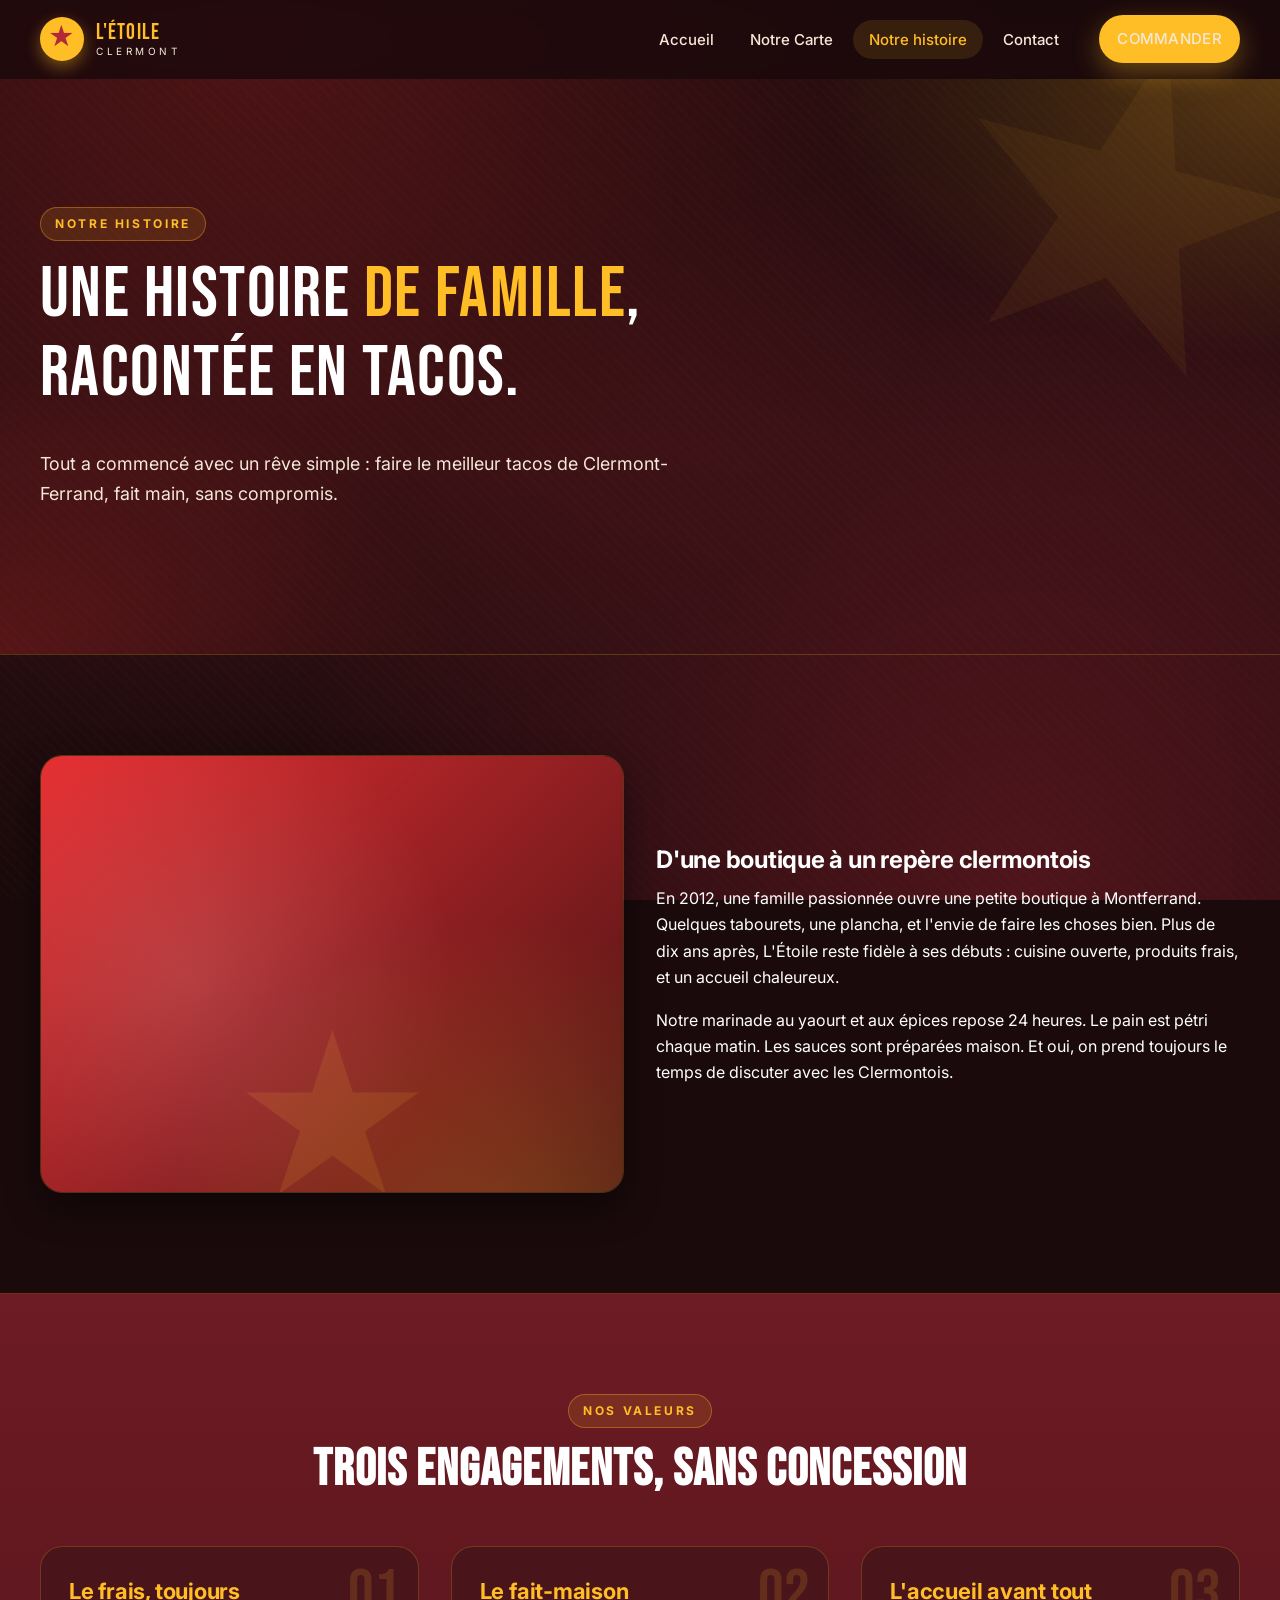
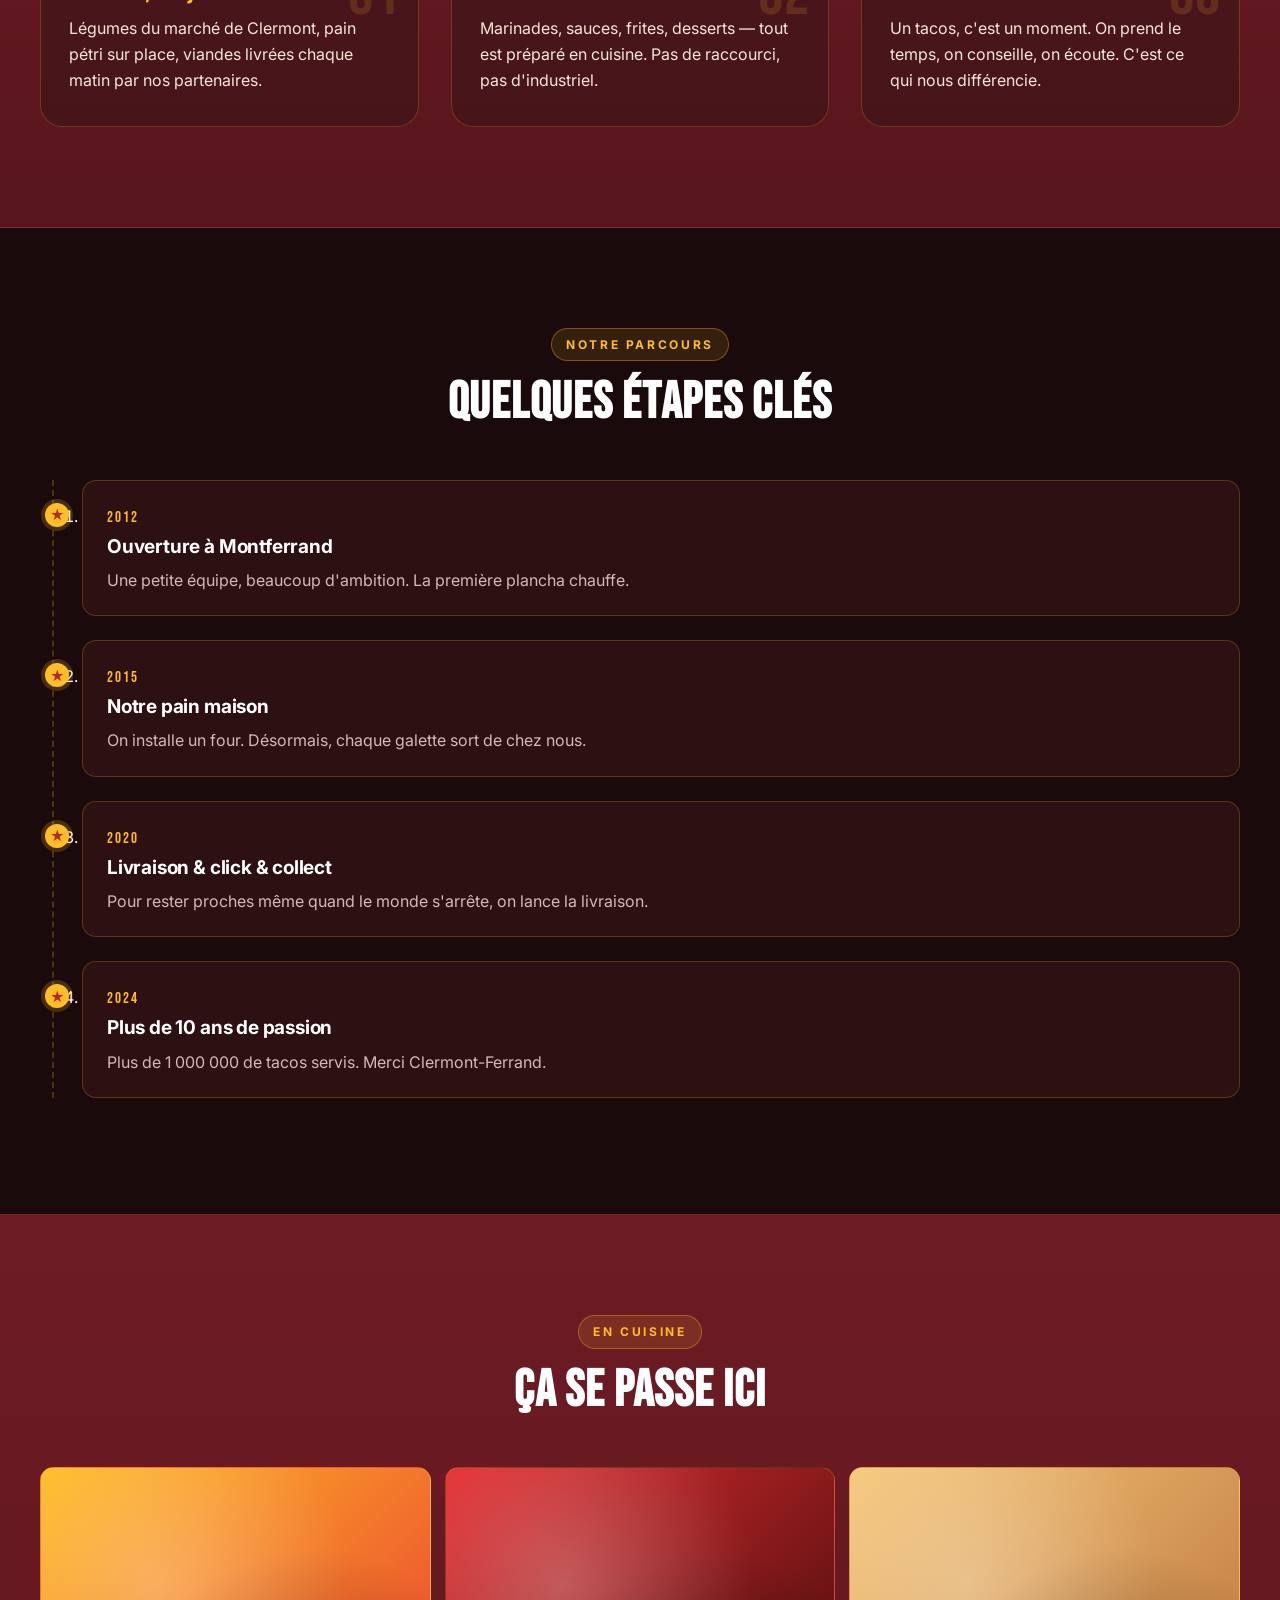
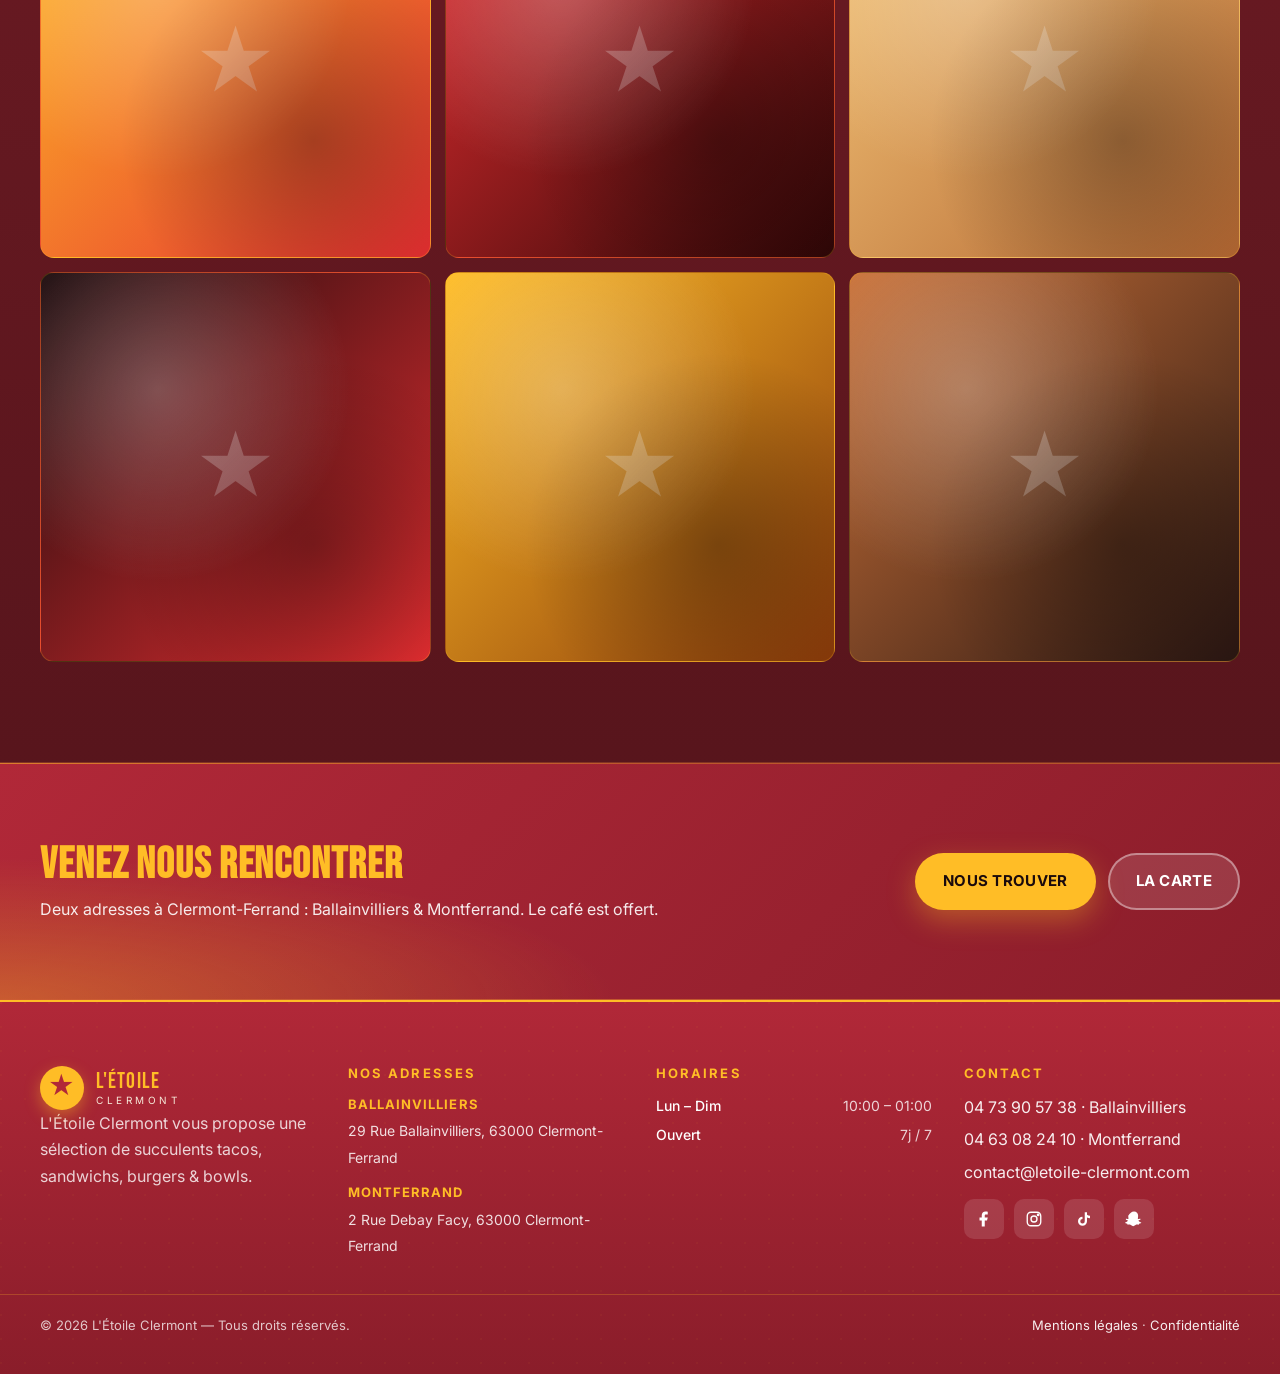
==== commit fb1db333: "Redesign site with L'Étoile Clermont look (dark red + yellow theme, two locations)" ====
--- a/about.html
+++ b/about.html
@@ -7,7 +7,7 @@
   <meta name="description" content="L'histoire de L'Étoile : une famille passionnée à Clermont-Ferrand, des recettes traditionnelles, un produit français." />
   <link rel="preconnect" href="https://fonts.googleapis.com">
   <link rel="preconnect" href="https://fonts.gstatic.com" crossorigin>
-  <link href="https://fonts.googleapis.com/css2?family=Bebas+Neue&family=Inter:wght@400;500;600;700;800&display=swap" rel="stylesheet">
+  <link href="https://fonts.googleapis.com/css2?family=Bebas+Neue&family=Inter:wght@400;500;600;700;800&family=Rubik:wght@400;500;600;700&display=swap" rel="stylesheet">
   <link rel="stylesheet" href="assets/css/styles.css" />
 </head>
 <body>
@@ -15,9 +15,12 @@
 
   <header class="site-header" id="siteHeader">
     <div class="container nav-wrap">
-      <a href="index.html" class="logo" aria-label="L'Étoile - Accueil">
-        <span class="logo-mark">E</span>
-        <span class="logo-text">L'Étoile</span>
+      <a href="index.html" class="logo" aria-label="L'Étoile Clermont - Accueil">
+        <span class="logo-mark" aria-hidden="true"></span>
+        <span class="logo-text">
+          <strong>L'Étoile</strong>
+          <small>Clermont</small>
+        </span>
       </a>
       <button class="nav-toggle" aria-label="Ouvrir le menu" aria-expanded="false" aria-controls="primaryNav">
         <span></span><span></span><span></span>
@@ -25,7 +28,7 @@
       <nav id="primaryNav" class="primary-nav" aria-label="Menu principal">
         <ul>
           <li><a href="index.html">Accueil</a></li>
-          <li><a href="menu.html">Carte</a></li>
+          <li><a href="menu.html">Notre Carte</a></li>
           <li><a href="about.html" class="active">Notre histoire</a></li>
           <li><a href="contact.html">Contact</a></li>
         </ul>
@@ -144,7 +147,7 @@
       <div class="container cta-inner">
         <div>
           <h2>Venez nous rencontrer</h2>
-          <p>On vous attend à Montferrand, Clermont-Ferrand. Le café est offert.</p>
+          <p>Deux adresses à Clermont-Ferrand : Ballainvilliers & Montferrand. Le café est offert.</p>
         </div>
         <div class="cta-actions">
           <a class="btn btn-primary" href="contact.html">Nous trouver</a>
@@ -158,32 +161,59 @@
     <div class="container grid grid-4 footer-grid">
       <div>
         <a href="index.html" class="logo logo-light">
-          <span class="logo-mark">E</span>
-          <span class="logo-text">L'Étoile</span>
+          <span class="logo-mark" aria-hidden="true"></span>
+          <span class="logo-text">
+            <strong>L'Étoile</strong>
+            <small>Clermont</small>
+          </span>
         </a>
-        <p class="muted">Le tacos artisanal au cœur de Clermont-Ferrand. Frais, généreux, authentique.</p>
-      </div>
-      <div>
-        <h4>Adresse</h4>
-        <p class="muted">Montferrand<br/>63100 Clermont-Ferrand, France</p>
+        <p class="muted">L'Étoile Clermont vous propose une sélection de succulents tacos, sandwichs, burgers & bowls.</p>
+      </div>
+      <div>
+        <h4>Nos adresses</h4>
+        <div class="footer-locs">
+          <div class="footer-loc-item">
+            <strong>Ballainvilliers</strong>
+            <span>29 Rue Ballainvilliers, 63000 Clermont-Ferrand</span>
+          </div>
+          <div class="footer-loc-item">
+            <strong>Montferrand</strong>
+            <span>2 Rue Debay Facy, 63000 Clermont-Ferrand</span>
+          </div>
+        </div>
       </div>
       <div>
         <h4>Horaires</h4>
         <ul class="hours">
-          <li><span>Lun – Sam</span><span>11:00 – 23:00</span></li>
-          <li><span>Dimanche</span><span>17:00 – 23:00</span></li>
+          <li><span>Lun – Dim</span><span>10:00 – 01:00</span></li>
+          <li><span>Ouvert</span><span>7j / 7</span></li>
         </ul>
       </div>
       <div>
         <h4>Contact</h4>
         <ul class="contact-list">
-          <li><a href="tel:+33473905738">04 73 90 57 38</a></li>
+          <li><a href="tel:+33473905738">04 73 90 57 38 · Ballainvilliers</a></li>
+          <li><a href="tel:+33463082410">04 63 08 24 10 · Montferrand</a></li>
           <li><a href="mailto:contact@letoile-clermont.com">contact@letoile-clermont.com</a></li>
         </ul>
+        <div class="socials">
+          <a href="#" aria-label="Facebook">
+            <svg viewBox="0 0 24 24" fill="currentColor"><path d="M13 22v-8h3l1-4h-4V7.5C13 6.5 13.4 6 14.6 6H17V2.2C16.5 2.1 15.2 2 14 2c-3 0-5 1.8-5 5v3H6v4h3v8h4z"/></svg>
+          </a>
+          <a href="#" aria-label="Instagram">
+            <svg viewBox="0 0 24 24" fill="none" stroke="currentColor" stroke-width="1.8"><rect x="3" y="3" width="18" height="18" rx="5"/><circle cx="12" cy="12" r="4"/><circle cx="17.5" cy="6.5" r="1" fill="currentColor"/></svg>
+          </a>
+          <a href="#" aria-label="TikTok">
+            <svg viewBox="0 0 24 24" fill="currentColor"><path d="M16 3v3.2c1 .9 2.4 1.5 4 1.6V11c-1.5 0-2.9-.4-4-1.1V15a6 6 0 1 1-6-6v3.1A3 3 0 1 0 13 15V3h3z"/></svg>
+          </a>
+          <a href="#" aria-label="Snapchat">
+            <svg viewBox="0 0 24 24" fill="currentColor"><path d="M12 2c3.3 0 5.5 2.4 5.5 5.7 0 1.4-.2 3-.4 4 .5.3 1 .4 1.5.4.7 0 1.2-.3 1.5-.3.3 0 .6.2.6.5 0 .8-2 1.4-2.8 1.6.2.4.5.9 1 1.4.6.6 1.5 1 2.5 1.2.3.1.4.3.4.5 0 .6-1.5 1-3 1.2-.1.2-.2.7-.4 1.1-.1.2-.3.3-.5.3-.4 0-1-.2-1.9-.2-1.3 0-1.6.3-2.5 1-.7.6-1.5 1.1-2.6 1.1-1.1 0-1.9-.5-2.6-1.1-.9-.7-1.2-1-2.5-1-.9 0-1.5.2-1.9.2-.2 0-.4-.1-.5-.3-.2-.4-.3-.9-.4-1.1-1.5-.2-3-.6-3-1.2 0-.2.1-.4.4-.5 1-.2 1.9-.6 2.5-1.2.5-.5.8-1 1-1.4-.8-.2-2.8-.8-2.8-1.6 0-.3.3-.5.6-.5.3 0 .8.3 1.5.3.5 0 1-.1 1.5-.4-.2-1-.4-2.6-.4-4C6.5 4.4 8.7 2 12 2z"/></svg>
+          </a>
+        </div>
       </div>
     </div>
     <div class="container footer-bottom">
-      <p>© <span id="year"></span> L'Étoile — Tous droits réservés.</p>
+      <p>© <span id="year"></span> L'Étoile Clermont — Tous droits réservés.</p>
       <p><a href="#">Mentions légales</a> · <a href="#">Confidentialité</a></p>
     </div>
   </footer>
--- a/assets/css/styles.css
+++ b/assets/css/styles.css
@@ -1,40 +1,45 @@
 /* ============================================
-   L'Étoile — Stylesheet
+   L'Étoile Clermont — Stylesheet
+   Dark red + yellow theme, inspired by letoile-clermont.com
    ============================================ */
 
 /* ---------- Tokens ---------- */
 :root {
-  --c-bg: #fffaf3;
-  --c-surface: #ffffff;
-  --c-ink: #1a1410;
-  --c-ink-2: #4a3f37;
-  --c-muted: #7a6e64;
-  --c-line: #ebe3d7;
-
-  --c-primary: #d6322b;       /* tomato red */
-  --c-primary-dk: #b62721;
-  --c-accent: #f5a524;        /* warm saffron */
-  --c-accent-dk: #c4801a;
-  --c-charcoal: #1d1a17;
-  --c-charcoal-2: #2a2521;
-
-  --shadow-sm: 0 4px 12px rgba(20, 12, 6, 0.06);
-  --shadow-md: 0 12px 30px rgba(20, 12, 6, 0.10);
-  --shadow-lg: 0 24px 60px rgba(20, 12, 6, 0.18);
+  --c-red: #e62e31;
+  --c-red-dk: #b12838;
+  --c-red-darker: #8a1d2a;
+  --c-yellow: #ffbd26;
+  --c-yellow-dk: #e1a012;
+
+  --c-bg: #1a0a0c;            /* near-black with red undertone */
+  --c-bg-2: #2a0e11;
+  --c-surface: #3a1418;
+  --c-surface-2: #4a1a1f;
+
+  --c-ink: #ffffff;
+  --c-ink-2: #f6e8d8;
+  --c-muted: #d6b8b8;
+  --c-line: rgba(255, 189, 38, .22);
+
+  --shadow-sm: 0 4px 14px rgba(0, 0, 0, .35);
+  --shadow-md: 0 14px 36px rgba(0, 0, 0, .45);
+  --shadow-lg: 0 28px 70px rgba(0, 0, 0, .55);
+  --shadow-yellow: 0 10px 28px rgba(255, 189, 38, .35);
+  --shadow-red: 0 10px 28px rgba(230, 46, 49, .45);
 
   --radius-sm: 8px;
   --radius: 14px;
   --radius-lg: 22px;
   --radius-pill: 999px;
 
-  --max-w: 1200px;
+  --max-w: 1280px;
   --gutter: clamp(16px, 4vw, 40px);
 
   --t-fast: 160ms ease;
-  --t-med: 280ms cubic-bezier(.2,.7,.3,1);
-
-  --font-display: "Bebas Neue", "Inter", system-ui, sans-serif;
-  --font-body: "Inter", system-ui, -apple-system, "Segoe UI", Roboto, sans-serif;
+  --t-med: 280ms cubic-bezier(.2, .7, .3, 1);
+
+  --font-display: "Bebas Neue", "Rubik", "Inter", system-ui, sans-serif;
+  --font-body: "Inter", "Montserrat", system-ui, -apple-system, "Segoe UI", Roboto, sans-serif;
 }
 
 /* ---------- Reset ---------- */
@@ -44,8 +49,14 @@
   margin: 0;
   font-family: var(--font-body);
   color: var(--c-ink);
-  background: var(--c-bg);
-  line-height: 1.6;
+  background-color: var(--c-bg);
+  background-image:
+    radial-gradient(circle at 20% 0%, rgba(230, 46, 49, .25), transparent 55%),
+    radial-gradient(circle at 80% 100%, rgba(177, 40, 56, .35), transparent 55%),
+    repeating-linear-gradient(45deg, rgba(255, 189, 38, .015) 0 2px, transparent 2px 8px),
+    linear-gradient(180deg, #1a0a0c 0%, #2a0e11 50%, #1a0a0c 100%);
+  background-attachment: fixed;
+  line-height: 1.65;
   -webkit-font-smoothing: antialiased;
   text-rendering: optimizeLegibility;
 }
@@ -53,12 +64,14 @@
 a { color: inherit; text-decoration: none; }
 button { font: inherit; cursor: pointer; border: 0; background: none; color: inherit; }
 ul { list-style: none; padding: 0; margin: 0; }
-h1, h2, h3, h4 { margin: 0 0 .5em; line-height: 1.1; letter-spacing: -.01em; }
+h1, h2, h3, h4 { margin: 0 0 .5em; line-height: 1.1; letter-spacing: -.01em; font-family: var(--font-body); }
 p { margin: 0 0 1em; }
 
 .skip-link {
   position: absolute; left: -9999px; top: 0;
-  background: var(--c-ink); color: #fff; padding: 12px 16px; z-index: 999; border-radius: 0 0 8px 0;
+  background: var(--c-yellow); color: var(--c-bg);
+  padding: 12px 16px; z-index: 999; border-radius: 0 0 8px 0;
+  font-weight: 700;
 }
 .skip-link:focus { left: 0; }
 
@@ -68,10 +81,19 @@
   margin-inline: auto;
   padding-inline: var(--gutter);
 }
-.section { padding-block: clamp(56px, 8vw, 100px); }
-.section.alt { background: #fff5e6; }
+.section { padding-block: clamp(56px, 8vw, 100px); position: relative; }
+.section.alt {
+  background:
+    linear-gradient(180deg, rgba(177, 40, 56, .55), rgba(138, 29, 42, .55));
+  border-block: 1px solid rgba(255, 189, 38, .15);
+}
 .section-head { text-align: center; margin-bottom: 48px; }
-.section-head h2 { font-size: clamp(28px, 3.4vw, 42px); }
+.section-head h2 {
+  font-size: clamp(32px, 4vw, 52px);
+  font-family: var(--font-display);
+  letter-spacing: .02em;
+  color: var(--c-ink);
+}
 .section-sub { color: var(--c-muted); max-width: 60ch; margin-inline: auto; }
 .center { text-align: center; }
 .mt-32 { margin-top: 32px; }
@@ -92,127 +114,169 @@
 }
 .align-center { align-items: center; }
 
-/* ---------- Eyebrow / Headings ---------- */
+/* ---------- Eyebrow ---------- */
 .eyebrow {
   display: inline-block;
   text-transform: uppercase;
-  letter-spacing: .18em;
+  letter-spacing: .22em;
   font-weight: 700;
   font-size: 12px;
-  color: var(--c-primary);
+  color: var(--c-yellow);
   margin-bottom: 14px;
-  padding: 6px 12px;
-  background: rgba(214, 50, 43, .08);
+  padding: 6px 14px;
+  background: rgba(255, 189, 38, .12);
+  border: 1px solid rgba(255, 189, 38, .35);
   border-radius: var(--radius-pill);
 }
-.accent { color: var(--c-primary); }
+.accent { color: var(--c-yellow); }
 
 /* ---------- Buttons ---------- */
 .btn {
   display: inline-flex;
   align-items: center;
   gap: 10px;
-  padding: 14px 24px;
+  padding: 14px 26px;
   border-radius: var(--radius-pill);
-  font-weight: 600;
+  font-weight: 700;
   font-size: 15px;
-  letter-spacing: .01em;
-  transition: transform var(--t-fast), background var(--t-fast), box-shadow var(--t-fast), color var(--t-fast);
+  letter-spacing: .02em;
+  transition: transform var(--t-fast), background var(--t-fast),
+              box-shadow var(--t-fast), color var(--t-fast), border-color var(--t-fast);
   white-space: nowrap;
   border: 2px solid transparent;
-}
-.btn:active { transform: translateY(1px); }
+  text-transform: uppercase;
+}
+.btn:hover { transform: translateY(-2px); }
+.btn:active { transform: translateY(0); }
+
 .btn-primary {
-  background: var(--c-primary);
+  background: var(--c-yellow);
+  color: #1a0a0c;
+  box-shadow: var(--shadow-yellow);
+}
+.btn-primary:hover { background: #ffce5a; box-shadow: 0 14px 32px rgba(255, 189, 38, .55); }
+
+.btn-outline {
+  border-color: var(--c-yellow);
+  color: var(--c-yellow);
+}
+.btn-outline:hover { background: var(--c-yellow); color: #1a0a0c; }
+
+.btn-ghost {
+  background: rgba(255, 255, 255, .08);
+  color: var(--c-ink);
+  border-color: rgba(255, 255, 255, .18);
+}
+.btn-ghost:hover { background: rgba(255, 255, 255, .15); }
+
+.btn-ghost-light {
+  background: rgba(255, 255, 255, .12);
   color: #fff;
-  box-shadow: 0 8px 22px rgba(214, 50, 43, .35);
-}
-.btn-primary:hover { background: var(--c-primary-dk); box-shadow: 0 10px 26px rgba(214, 50, 43, .45); }
-.btn-outline {
-  border-color: var(--c-ink);
-  color: var(--c-ink);
-}
-.btn-outline:hover { background: var(--c-ink); color: #fff; }
-.btn-ghost {
-  background: rgba(26, 20, 16, .05);
-  color: var(--c-ink);
-}
-.btn-ghost:hover { background: rgba(26, 20, 16, .1); }
-.btn-ghost-light {
-  background: rgba(255,255,255,.12);
+  border-color: rgba(255, 255, 255, .4);
+}
+.btn-ghost-light:hover { background: rgba(255, 255, 255, .22); }
+
+.btn-red {
+  background: var(--c-red);
   color: #fff;
-  border-color: rgba(255,255,255,.4);
-}
-.btn-ghost-light:hover { background: rgba(255,255,255,.22); }
+  box-shadow: var(--shadow-red);
+}
+.btn-red:hover { background: var(--c-red-dk); }
 
 /* ---------- Header / Nav ---------- */
 .site-header {
   position: sticky;
   top: 0;
   z-index: 50;
-  backdrop-filter: saturate(140%) blur(10px);
-  -webkit-backdrop-filter: saturate(140%) blur(10px);
-  background: rgba(255, 250, 243, .85);
+  backdrop-filter: saturate(140%) blur(12px);
+  -webkit-backdrop-filter: saturate(140%) blur(12px);
+  background: rgba(26, 10, 12, .85);
   border-bottom: 1px solid transparent;
   transition: border-color var(--t-fast), background var(--t-fast), box-shadow var(--t-fast);
 }
 .site-header.scrolled {
-  border-color: var(--c-line);
+  border-color: rgba(255, 189, 38, .25);
   box-shadow: var(--shadow-sm);
+  background: rgba(26, 10, 12, .95);
 }
 .nav-wrap {
   display: flex;
   align-items: center;
   justify-content: space-between;
-  height: 72px;
+  height: 78px;
   gap: 24px;
 }
+
+/* Star logo */
 .logo {
   display: inline-flex;
   align-items: center;
-  gap: 10px;
-  font-family: var(--font-display);
-  font-size: 28px;
-  letter-spacing: .03em;
+  gap: 12px;
+  font-family: var(--font-display);
+  font-size: 26px;
+  letter-spacing: .04em;
   color: var(--c-ink);
 }
 .logo-mark {
+  position: relative;
   display: inline-grid;
   place-items: center;
-  width: 38px; height: 38px;
-  background: var(--c-primary);
-  color: #fff;
-  border-radius: 10px;
-  font-weight: 800;
-  box-shadow: 0 6px 14px rgba(214, 50, 43, .35);
-  transform: rotate(-4deg);
-}
-.logo-text { line-height: 1; }
-.logo-num { color: var(--c-primary); }
+  width: 44px; height: 44px;
+  background: var(--c-yellow);
+  color: var(--c-red-dk);
+  border-radius: 50%;
+  box-shadow: 0 6px 16px rgba(255, 189, 38, .4);
+  flex-shrink: 0;
+}
+.logo-mark::before {
+  content: "★";
+  font-size: 26px;
+  line-height: 1;
+}
+.logo-text {
+  line-height: 1;
+  display: inline-flex;
+  flex-direction: column;
+}
+.logo-text strong {
+  font-family: var(--font-display);
+  font-size: 22px;
+  letter-spacing: .05em;
+  color: var(--c-yellow);
+  font-weight: 400;
+}
+.logo-text small {
+  font-family: var(--font-body);
+  font-size: 10px;
+  letter-spacing: .35em;
+  text-transform: uppercase;
+  color: var(--c-ink-2);
+  margin-top: 2px;
+}
 .logo-light { color: #fff; }
-.logo-light .logo-num { color: var(--c-accent); }
 
 .primary-nav {
   display: flex;
   align-items: center;
-  gap: 28px;
+  gap: 24px;
 }
 .primary-nav ul {
   display: flex;
-  gap: 8px;
+  gap: 4px;
 }
 .primary-nav a {
   position: relative;
-  padding: 8px 14px;
+  padding: 10px 16px;
   font-weight: 500;
+  font-size: 15px;
   border-radius: var(--radius-pill);
   color: var(--c-ink-2);
   transition: color var(--t-fast), background var(--t-fast);
 }
-.primary-nav a:hover { color: var(--c-ink); background: rgba(26, 20, 16, .05); }
+.primary-nav a:hover { color: var(--c-yellow); }
 .primary-nav a.active {
-  color: var(--c-primary);
-  background: rgba(214, 50, 43, .1);
+  color: var(--c-yellow);
+  background: rgba(255, 189, 38, .12);
 }
 
 .nav-toggle {
@@ -220,6 +284,7 @@
   width: 44px; height: 44px;
   border-radius: 10px;
   position: relative;
+  background: rgba(255, 189, 38, .12);
 }
 .nav-toggle span {
   display: block;
@@ -227,7 +292,7 @@
   left: 12px;
   width: 20px;
   height: 2px;
-  background: var(--c-ink);
+  background: var(--c-yellow);
   border-radius: 2px;
   transition: transform var(--t-fast), opacity var(--t-fast), top var(--t-fast);
 }
@@ -242,8 +307,8 @@
   .nav-toggle { display: block; }
   .primary-nav {
     position: fixed;
-    inset: 72px 0 auto 0;
-    background: var(--c-bg);
+    inset: 78px 0 auto 0;
+    background: var(--c-bg-2);
     flex-direction: column;
     align-items: stretch;
     gap: 16px;
@@ -277,72 +342,90 @@
   position: relative;
   overflow: hidden;
   isolation: isolate;
+  padding-block: clamp(60px, 9vw, 100px);
 }
 .hero-bg {
   position: absolute;
   inset: 0;
   z-index: -1;
   background:
-    radial-gradient(80% 60% at 80% 0%, rgba(245, 165, 36, .35), transparent 60%),
-    radial-gradient(60% 50% at 0% 100%, rgba(214, 50, 43, .25), transparent 60%),
-    linear-gradient(180deg, #fffaf3 0%, #fff1de 100%);
+    radial-gradient(70% 60% at 80% 20%, rgba(255, 189, 38, .25), transparent 60%),
+    radial-gradient(60% 50% at 10% 90%, rgba(230, 46, 49, .35), transparent 60%);
+}
+.hero-bg::before {
+  content: "★";
+  position: absolute;
+  top: 8%; right: 6%;
+  font-size: clamp(180px, 28vw, 380px);
+  color: rgba(255, 189, 38, .07);
+  line-height: 1;
+  pointer-events: none;
+  transform: rotate(-12deg);
 }
 .hero-bg::after {
   content: "";
   position: absolute;
   inset: 0;
   background-image:
-    radial-gradient(circle at 1px 1px, rgba(26,20,16,.07) 1px, transparent 0);
-  background-size: 24px 24px;
+    radial-gradient(circle at 1px 1px, rgba(255, 189, 38, .08) 1px, transparent 0);
+  background-size: 32px 32px;
   opacity: .6;
-  mask-image: linear-gradient(180deg, transparent, black 25%, black 75%, transparent);
-  -webkit-mask-image: linear-gradient(180deg, transparent, black 25%, black 75%, transparent);
+  mask-image: linear-gradient(180deg, transparent, black 30%, black 70%, transparent);
+  -webkit-mask-image: linear-gradient(180deg, transparent, black 30%, black 70%, transparent);
 }
 .hero-inner {
-  padding-block: clamp(80px, 12vw, 140px);
-  max-width: 880px;
+  max-width: 920px;
+  position: relative;
+  z-index: 1;
 }
 .hero h1 {
-  font-size: clamp(40px, 7vw, 84px);
-  font-weight: 800;
-  letter-spacing: -.02em;
-  line-height: 1.02;
-  margin-top: 8px;
+  font-family: var(--font-display);
+  font-size: clamp(44px, 8vw, 96px);
+  font-weight: 400;
+  letter-spacing: .01em;
+  line-height: 1;
+  margin-top: 12px;
+  text-transform: uppercase;
+  color: var(--c-ink);
+}
+.hero h1 .accent {
+  color: var(--c-yellow);
+  text-shadow: 0 4px 22px rgba(255, 189, 38, .35);
 }
 .hero .lead {
   font-size: clamp(16px, 1.6vw, 19px);
   color: var(--c-ink-2);
   max-width: 60ch;
-  margin-top: 18px;
+  margin-top: 22px;
 }
 .hero-cta {
   display: flex;
   flex-wrap: wrap;
   gap: 14px;
-  margin-top: 32px;
+  margin-top: 36px;
 }
 .hero-meta {
   display: grid;
   grid-template-columns: repeat(3, minmax(0, 1fr));
   gap: 16px;
   margin-top: 56px;
-  max-width: 640px;
+  max-width: 720px;
 }
 .hero-meta li {
   display: flex;
   flex-direction: column;
   gap: 2px;
-  padding: 16px 18px;
-  background: rgba(255,255,255,.6);
+  padding: 18px 20px;
+  background: rgba(255, 255, 255, .04);
   border: 1px solid var(--c-line);
   border-radius: var(--radius);
   backdrop-filter: blur(6px);
 }
 .hero-meta strong {
   font-family: var(--font-display);
-  font-size: 28px;
-  letter-spacing: .02em;
-  color: var(--c-primary);
+  font-size: 30px;
+  letter-spacing: .03em;
+  color: var(--c-yellow);
 }
 .hero-meta span { color: var(--c-muted); font-size: 13px; }
 
@@ -353,124 +436,222 @@
 /* ---------- Page hero (subpages) ---------- */
 .page-hero {
   position: relative;
-  padding-block: clamp(72px, 10vw, 120px);
+  padding-block: clamp(80px, 10vw, 130px);
+  overflow: hidden;
+  isolation: isolate;
+  border-bottom: 1px solid var(--c-line);
+}
+.page-hero::before {
+  content: "";
+  position: absolute;
+  inset: 0;
+  z-index: -1;
   background:
-    radial-gradient(60% 80% at 100% 0%, rgba(245, 165, 36, .3), transparent 60%),
-    linear-gradient(180deg, #fffaf3, #fff1de);
-  border-bottom: 1px solid var(--c-line);
+    radial-gradient(60% 80% at 100% 0%, rgba(255, 189, 38, .25), transparent 60%),
+    radial-gradient(60% 80% at 0% 100%, rgba(230, 46, 49, .25), transparent 60%);
+}
+.page-hero::after {
+  content: "★";
+  position: absolute;
+  top: -10%; right: -3%;
+  font-size: clamp(220px, 30vw, 420px);
+  color: rgba(255, 189, 38, .06);
+  line-height: 1;
+  pointer-events: none;
+  transform: rotate(15deg);
+  z-index: -1;
 }
 .page-hero h1 {
-  font-size: clamp(34px, 5vw, 60px);
-  font-weight: 800;
-  letter-spacing: -.02em;
+  font-family: var(--font-display);
+  font-size: clamp(38px, 6vw, 72px);
+  font-weight: 400;
+  letter-spacing: .02em;
   max-width: 24ch;
+  text-transform: uppercase;
+  color: var(--c-ink);
 }
 .page-hero .lead {
   color: var(--c-ink-2);
   max-width: 60ch;
   font-size: clamp(15px, 1.4vw, 18px);
+  margin-top: 14px;
+}
+
+/* ---------- Locations strip (homepage) ---------- */
+.locations {
+  background:
+    linear-gradient(135deg, rgba(177, 40, 56, .9) 0%, rgba(138, 29, 42, .9) 100%);
+  border-block: 1px solid rgba(255, 189, 38, .25);
+  padding-block: clamp(40px, 6vw, 70px);
+  position: relative;
+}
+.locations::before {
+  content: "";
+  position: absolute;
+  inset: 0;
+  background-image:
+    radial-gradient(circle at 1px 1px, rgba(255, 189, 38, .12) 1px, transparent 0);
+  background-size: 22px 22px;
+  opacity: .5;
+  pointer-events: none;
+}
+.locations-grid {
+  display: grid;
+  grid-template-columns: 1fr;
+  gap: 32px;
+  align-items: center;
+  text-align: center;
+  position: relative;
+}
+@media (min-width: 900px) {
+  .locations-grid { grid-template-columns: 1fr auto 1fr; }
+}
+.location-card h3 {
+  font-family: var(--font-display);
+  font-size: clamp(24px, 3vw, 34px);
+  letter-spacing: .03em;
+  color: var(--c-yellow);
+  margin-bottom: 12px;
+}
+.location-card .addr {
+  color: var(--c-ink-2);
+  font-size: 16px;
+  margin-bottom: 14px;
+}
+.location-card .phone {
+  font-family: var(--font-display);
+  font-size: clamp(22px, 2.6vw, 30px);
+  letter-spacing: .04em;
+  color: var(--c-ink);
+  display: inline-block;
+}
+.location-card .phone:hover { color: var(--c-yellow); }
+.locations-center {
+  display: flex;
+  flex-direction: column;
+  align-items: center;
+  gap: 14px;
+  padding: 14px;
+}
+.locations-center .star-emblem {
+  width: 110px;
+  height: 110px;
+  background: var(--c-yellow);
+  border-radius: 50%;
+  display: grid;
+  place-items: center;
+  color: var(--c-red-dk);
+  font-size: 70px;
+  line-height: 1;
+  box-shadow: 0 12px 30px rgba(255, 189, 38, .45);
+  position: relative;
+}
+.locations-center .star-emblem::before {
+  content: "★";
+}
+.locations-center .star-emblem::after {
+  content: "";
+  position: absolute;
+  inset: -6px;
+  border: 2px dashed rgba(255, 189, 38, .55);
+  border-radius: 50%;
+}
+.locations-center small {
+  font-family: var(--font-display);
+  letter-spacing: .25em;
+  color: var(--c-ink);
+  text-transform: uppercase;
+  font-size: 14px;
+}
+.locations-center .open-hours {
+  color: var(--c-yellow);
+  font-weight: 600;
+  font-size: 15px;
 }
 
 /* ---------- Features ---------- */
 .feature-card {
-  background: var(--c-surface);
+  background: rgba(58, 20, 24, .55);
   border: 1px solid var(--c-line);
   border-radius: var(--radius-lg);
-  padding: 28px 26px;
-  transition: transform var(--t-med), box-shadow var(--t-med), border-color var(--t-med);
+  padding: 30px 28px;
+  transition: transform var(--t-med), box-shadow var(--t-med),
+              border-color var(--t-med), background var(--t-med);
+  backdrop-filter: blur(6px);
 }
 .feature-card:hover {
-  transform: translateY(-4px);
+  transform: translateY(-6px);
   box-shadow: var(--shadow-md);
-  border-color: transparent;
+  border-color: var(--c-yellow);
+  background: rgba(74, 26, 31, .75);
 }
 .icon-wrap {
-  width: 52px; height: 52px;
+  width: 56px; height: 56px;
   display: grid; place-items: center;
-  background: rgba(214, 50, 43, .1);
-  color: var(--c-primary);
+  background: var(--c-yellow);
+  color: var(--c-red-dk);
   border-radius: 14px;
   margin-bottom: 18px;
+  box-shadow: 0 8px 18px rgba(255, 189, 38, .25);
 }
 .icon-wrap svg { width: 26px; height: 26px; }
-.feature-card h3 { font-size: 19px; }
-.feature-card p { color: var(--c-muted); margin: 0; }
+.feature-card h3 { font-size: 20px; color: var(--c-yellow); }
+.feature-card p { color: var(--c-ink-2); margin: 0; }
 
 /* ---------- Menu cards ---------- */
 .menu-grid { gap: 24px; }
 .dish-card {
-  background: var(--c-surface);
+  background: rgba(58, 20, 24, .6);
   border: 1px solid var(--c-line);
   border-radius: var(--radius-lg);
   overflow: hidden;
   transition: transform var(--t-med), box-shadow var(--t-med), border-color var(--t-med);
   display: flex;
   flex-direction: column;
+  backdrop-filter: blur(4px);
 }
 .dish-card:hover {
   transform: translateY(-4px);
   box-shadow: var(--shadow-md);
-  border-color: transparent;
+  border-color: var(--c-yellow);
 }
 .dish-card.horizontal {
   flex-direction: row;
   align-items: stretch;
 }
-.dish-card.horizontal .dish-img {
-  flex: 0 0 38%;
-  min-height: 160px;
-}
-.dish-card.mini {
-  padding: 0;
-}
-.dish-card.mini .dish-body { padding: 22px 22px; }
+.dish-card.mini { padding: 0; }
+.dish-card.mini .dish-body { padding: 22px; }
+
 .dish-img {
   aspect-ratio: 16 / 10;
-  background: linear-gradient(135deg, #f6c97a, #c97138);
+  background: linear-gradient(135deg, var(--c-yellow), var(--c-red-dk));
   position: relative;
   overflow: hidden;
 }
 .dish-img::before {
+  content: "★";
+  position: absolute;
+  top: 50%; left: 50%;
+  transform: translate(-50%, -50%);
+  font-size: 90px;
+  color: rgba(255, 255, 255, .15);
+  line-height: 1;
+}
+.dish-img::after {
   content: "";
   position: absolute; inset: 0;
   background:
-    radial-gradient(circle at 30% 30%, rgba(255,255,255,.35), transparent 50%),
-    radial-gradient(circle at 70% 70%, rgba(0,0,0,.18), transparent 50%);
-}
-.dish-img::after {
-  content: "";
-  position: absolute; inset: 0;
-  background-image:
-    radial-gradient(circle, rgba(255,255,255,.25) 1.5px, transparent 2px),
-    radial-gradient(circle, rgba(0,0,0,.15) 1px, transparent 2px);
-  background-size: 30px 30px, 18px 18px;
-  background-position: 0 0, 9px 9px;
-  opacity: .55;
-  mix-blend-mode: overlay;
-}
-/* Themed image variants */
-.dish-img[data-img="durum"]    { background: linear-gradient(135deg, #ffd47a 0%, #d97a2c 60%, #6d2d12 100%); }
-.dish-img[data-img="galette"]  { background: linear-gradient(135deg, #ffe2a3 0%, #d49b3a 100%); }
-.dish-img[data-img="pita"]     { background: linear-gradient(135deg, #f6caa0 0%, #b06a32 100%); }
-.dish-img[data-img="vegetarien"] { background: linear-gradient(135deg, #b8d77a 0%, #5b8a37 100%); }
+    radial-gradient(circle at 30% 30%, rgba(255, 255, 255, .25), transparent 50%),
+    radial-gradient(circle at 70% 70%, rgba(0, 0, 0, .25), transparent 50%);
+}
+.dish-img[data-img="tacos"]    { background: linear-gradient(135deg, #f5b15c 0%, #b34c2a 100%); }
 .dish-img[data-img="assiette"] { background: linear-gradient(135deg, #f6a86b 0%, #c84e2a 100%); }
-.dish-img[data-img="mixte"]    { background: linear-gradient(135deg, #e88d4a 0%, #842819 100%); }
-.dish-img[data-img="kofte"]    { background: linear-gradient(135deg, #d28259 0%, #6f2d18 100%); }
-.dish-img[data-img="poulet"]   { background: linear-gradient(135deg, #f0c179 0%, #a25c2c 100%); }
-.dish-img[data-img="tacos"]    { background: linear-gradient(135deg, #f5b15c 0%, #b34c2a 100%); }
-.dish-img[data-img="tacosL"]   { background: linear-gradient(135deg, #e89b4a 0%, #8a3318 100%); }
-.dish-img[data-img="tacosXL"]  { background: linear-gradient(135deg, #d77b35 0%, #4a1d10 100%); }
 .dish-img[data-img="burger"]   { background: linear-gradient(135deg, #f4b15c 0%, #783a18 100%); }
-.dish-img[data-img="cheese"]   { background: linear-gradient(135deg, #f5c14a 0%, #7a3a14 100%); }
-.dish-img[data-img="chicken"]  { background: linear-gradient(135deg, #f6d27a 0%, #a05818 100%); }
-.dish-img[data-img="kid"]      { background: linear-gradient(135deg, #ffd9a3 0%, #f08a3f 100%); }
-.dish-img[data-img="nuggets"]  { background: linear-gradient(135deg, #ffd166 0%, #c87a26 100%); }
-.dish-img[data-img="grill"]    { background: linear-gradient(135deg, #d6322b 0%, #4a0d0a 100%); }
-.dish-img[data-img="family"]   { background: linear-gradient(135deg, #2a2521 0%, #d6322b 100%); }
-.dish-img[data-img^="g"]       { background: linear-gradient(135deg, #f5a524 0%, #d6322b 100%); }
+.dish-img[data-img="grill"]    { background: linear-gradient(135deg, var(--c-red) 0%, #4a0d0a 100%); }
+.dish-img[data-img="family"]   { background: linear-gradient(135deg, var(--c-yellow) 0%, var(--c-red-dk) 100%); }
 
 .dish-body {
-  padding: 22px 24px 26px;
+  padding: 24px;
   flex: 1;
   display: flex;
   flex-direction: column;
@@ -480,20 +661,21 @@
   justify-content: space-between;
   gap: 14px;
   align-items: baseline;
-  margin-bottom: 6px;
+  margin-bottom: 8px;
 }
 .dish-head h3 {
   font-size: 19px;
   margin: 0;
+  color: var(--c-ink);
   display: inline-flex;
   align-items: center;
   gap: 8px;
 }
 .price {
   font-family: var(--font-display);
-  font-size: 22px;
-  letter-spacing: .03em;
-  color: var(--c-primary);
+  font-size: 24px;
+  letter-spacing: .04em;
+  color: var(--c-yellow);
 }
 .dish-body p {
   color: var(--c-muted);
@@ -503,13 +685,13 @@
 .tag {
   align-self: flex-start;
   margin-top: auto;
-  font-size: 12px;
-  font-weight: 600;
-  letter-spacing: .04em;
-  text-transform: uppercase;
-  background: rgba(245, 165, 36, .15);
-  color: var(--c-accent-dk);
-  padding: 5px 10px;
+  font-size: 11px;
+  font-weight: 700;
+  letter-spacing: .08em;
+  text-transform: uppercase;
+  background: var(--c-yellow);
+  color: var(--c-red-dk);
+  padding: 5px 11px;
   border-radius: var(--radius-pill);
 }
 .badge {
@@ -520,7 +702,7 @@
   text-transform: uppercase;
   letter-spacing: .05em;
 }
-.badge.veg { background: #d6f0c1; color: #2f6a16; }
+.badge.veg { background: #b8e07a; color: #2a4d12; }
 
 /* ---------- Menu filters ---------- */
 .menu-filters {
@@ -528,9 +710,9 @@
   flex-wrap: wrap;
   gap: 8px;
   justify-content: center;
-  margin-bottom: 40px;
-  padding: 6px;
-  background: var(--c-surface);
+  margin-bottom: 48px;
+  padding: 8px;
+  background: rgba(58, 20, 24, .65);
   border: 1px solid var(--c-line);
   border-radius: var(--radius-pill);
   width: fit-content;
@@ -547,62 +729,70 @@
   white-space: nowrap;
   transition: background var(--t-fast), color var(--t-fast);
 }
-.filter:hover { background: rgba(26,20,16,.06); }
+.filter:hover { background: rgba(255, 189, 38, .12); color: var(--c-yellow); }
 .filter.active {
-  background: var(--c-ink);
-  color: #fff;
-}
-.menu-section { margin-bottom: 56px; }
+  background: var(--c-yellow);
+  color: var(--c-red-dk);
+}
+.menu-section { margin-bottom: 64px; }
 .menu-section.is-hidden { display: none; }
-.menu-section.is-hidden + .menu-section { margin-top: 0; }
 .cat-title {
   font-family: var(--font-display);
-  font-size: clamp(28px, 3vw, 36px);
+  font-size: clamp(30px, 3.6vw, 44px);
   letter-spacing: .04em;
-  margin-bottom: 20px;
-  color: var(--c-ink);
-  position: relative;
-  padding-left: 18px;
+  margin-bottom: 24px;
+  color: var(--c-yellow);
+  text-transform: uppercase;
+  position: relative;
+  padding-left: 22px;
 }
 .cat-title::before {
-  content: "";
+  content: "★";
   position: absolute;
   left: 0;
   top: 50%;
   transform: translateY(-50%);
-  width: 6px;
-  height: 70%;
-  background: var(--c-primary);
-  border-radius: 4px;
-}
-
-/* ---------- Story ---------- */
+  color: var(--c-yellow);
+  font-size: .8em;
+}
+
+/* ---------- Story / About ---------- */
 .story-media {
   position: relative;
   aspect-ratio: 4/3;
   border-radius: var(--radius-lg);
   overflow: hidden;
   box-shadow: var(--shadow-md);
+  border: 1px solid var(--c-line);
 }
 .story-img {
   position: absolute;
   inset: 0;
-  background: linear-gradient(135deg, #d6322b 0%, #1a1410 100%);
+  background: linear-gradient(135deg, var(--c-red) 0%, #1a0a0c 100%);
 }
 .story-img.tall { aspect-ratio: 4/5; position: relative; inset: auto; }
+.story-img::before {
+  content: "★";
+  position: absolute;
+  top: 50%; left: 50%;
+  transform: translate(-50%, -50%);
+  font-size: 200px;
+  color: rgba(255, 189, 38, .12);
+  line-height: 1;
+}
 .story-img::after {
   content: "";
   position: absolute; inset: 0;
-  background-image:
-    radial-gradient(circle at 25% 30%, rgba(255,255,255,.15), transparent 40%),
-    radial-gradient(circle at 80% 70%, rgba(245, 165, 36, .25), transparent 50%);
+  background:
+    radial-gradient(circle at 25% 30%, rgba(255, 255, 255, .12), transparent 40%),
+    radial-gradient(circle at 80% 70%, rgba(255, 189, 38, .25), transparent 50%);
 }
 .story-badge {
   position: absolute;
   bottom: 18px;
   left: 18px;
-  background: rgba(255,255,255,.95);
-  color: var(--c-ink);
+  background: var(--c-yellow);
+  color: var(--c-red-dk);
   padding: 14px 18px;
   border-radius: var(--radius);
   display: flex;
@@ -612,38 +802,50 @@
 .story-badge strong {
   font-family: var(--font-display);
   font-size: 32px;
-  color: var(--c-primary);
+  color: var(--c-red-dk);
   line-height: 1;
 }
-.story-badge span { font-size: 12px; color: var(--c-muted); }
+.story-badge span { font-size: 12px; color: var(--c-red-darker); font-weight: 600; }
 .story h2 {
-  font-size: clamp(26px, 3vw, 36px);
-}
+  font-family: var(--font-display);
+  font-size: clamp(28px, 3.5vw, 44px);
+  letter-spacing: .02em;
+  color: var(--c-yellow);
+  text-transform: uppercase;
+}
+.story p { color: var(--c-ink-2); }
 
 /* ---------- Testimonials ---------- */
 .quote-card {
   margin: 0;
-  padding: 28px;
-  background: var(--c-surface);
+  padding: 30px 28px;
+  background: rgba(58, 20, 24, .6);
   border-radius: var(--radius-lg);
   border: 1px solid var(--c-line);
-  transition: box-shadow var(--t-med), transform var(--t-med);
-}
-.quote-card:hover { box-shadow: var(--shadow-md); transform: translateY(-3px); }
-.stars { color: var(--c-accent); letter-spacing: .15em; margin-bottom: 10px; }
+  transition: box-shadow var(--t-med), transform var(--t-med), border-color var(--t-med);
+}
+.quote-card:hover {
+  box-shadow: var(--shadow-md);
+  transform: translateY(-3px);
+  border-color: var(--c-yellow);
+}
+.stars { color: var(--c-yellow); letter-spacing: .15em; margin-bottom: 12px; font-size: 18px; }
 .quote-card blockquote {
-  margin: 0 0 12px;
+  margin: 0 0 14px;
   font-size: 17px;
   line-height: 1.55;
-}
-.quote-card figcaption { color: var(--c-muted); font-size: 14px; }
+  color: var(--c-ink);
+  font-style: italic;
+}
+.quote-card figcaption { color: var(--c-yellow); font-size: 14px; font-weight: 600; }
 
 /* ---------- CTA band ---------- */
 .cta-band {
   background:
-    radial-gradient(80% 100% at 0% 100%, rgba(245, 165, 36, .35), transparent 60%),
-    linear-gradient(135deg, #1a1410 0%, #2a1d18 100%);
+    radial-gradient(80% 100% at 0% 100%, rgba(255, 189, 38, .35), transparent 60%),
+    linear-gradient(135deg, var(--c-red-dk) 0%, var(--c-red-darker) 100%);
   color: #fff;
+  border-block: 1px solid rgba(255, 189, 38, .35);
 }
 .cta-inner {
   display: flex;
@@ -653,17 +855,20 @@
   flex-wrap: wrap;
   padding-block: clamp(48px, 6vw, 80px);
 }
-.cta-inner h2 { font-size: clamp(26px, 3vw, 38px); margin-bottom: 6px; }
-.cta-inner p { color: rgba(255,255,255,.78); margin: 0; }
-.cta-actions {
-  display: flex;
-  gap: 12px;
-  flex-wrap: wrap;
-}
+.cta-inner h2 {
+  font-family: var(--font-display);
+  font-size: clamp(28px, 3.5vw, 44px);
+  letter-spacing: .02em;
+  text-transform: uppercase;
+  color: var(--c-yellow);
+  margin-bottom: 6px;
+}
+.cta-inner p { color: rgba(255, 255, 255, .9); margin: 0; }
+.cta-actions { display: flex; gap: 12px; flex-wrap: wrap; }
 
 /* ---------- About: values ---------- */
 .value-card {
-  background: var(--c-surface);
+  background: rgba(58, 20, 24, .6);
   border: 1px solid var(--c-line);
   border-radius: var(--radius-lg);
   padding: 32px 28px;
@@ -672,14 +877,14 @@
 }
 .value-num {
   font-family: var(--font-display);
-  font-size: 56px;
-  color: rgba(214, 50, 43, .12);
+  font-size: 64px;
+  color: rgba(255, 189, 38, .15);
   line-height: 1;
   position: absolute;
   top: 16px; right: 18px;
 }
-.value-card h3 { font-size: 20px; }
-.value-card p { color: var(--c-muted); margin: 0; }
+.value-card h3 { font-size: 22px; color: var(--c-yellow); }
+.value-card p { color: var(--c-ink-2); margin: 0; }
 
 /* ---------- Timeline ---------- */
 .timeline {
@@ -692,26 +897,31 @@
 }
 .timeline li {
   position: relative;
-  background: var(--c-surface);
+  background: rgba(58, 20, 24, .6);
   border: 1px solid var(--c-line);
   border-radius: var(--radius);
   padding: 22px 24px;
 }
 .timeline li::before {
-  content: "";
-  position: absolute;
-  left: -36px; top: 28px;
-  width: 14px; height: 14px;
+  content: "★";
+  position: absolute;
+  left: -38px; top: 22px;
+  width: 24px; height: 24px;
+  display: grid; place-items: center;
   border-radius: 50%;
-  background: var(--c-primary);
-  box-shadow: 0 0 0 4px rgba(214, 50, 43, .15);
-}
+  background: var(--c-yellow);
+  color: var(--c-red-dk);
+  font-size: 14px;
+  box-shadow: 0 0 0 4px rgba(255, 189, 38, .2);
+}
+.timeline li h3 { color: var(--c-ink); font-size: 19px; }
+.timeline li p { color: var(--c-muted); margin: 0; }
 .t-year {
   display: inline-block;
   font-family: var(--font-display);
-  font-size: 14px;
-  letter-spacing: .12em;
-  color: var(--c-primary);
+  font-size: 15px;
+  letter-spacing: .14em;
+  color: var(--c-yellow);
   margin-bottom: 6px;
 }
 
@@ -719,7 +929,7 @@
 .gallery {
   display: grid;
   grid-template-columns: repeat(2, 1fr);
-  gap: 12px;
+  gap: 14px;
 }
 @media (min-width: 800px) {
   .gallery { grid-template-columns: repeat(3, 1fr); }
@@ -727,29 +937,37 @@
 .gal-item {
   aspect-ratio: 1/1;
   border-radius: var(--radius);
-  background: linear-gradient(135deg, #f5a524, #d6322b);
+  background: linear-gradient(135deg, var(--c-yellow), var(--c-red));
   position: relative;
   overflow: hidden;
   transition: transform var(--t-med);
-}
-.gal-item:hover { transform: scale(1.02); }
+  border: 1px solid var(--c-line);
+}
+.gal-item:hover { transform: scale(1.03); }
+.gal-item::before {
+  content: "★";
+  position: absolute;
+  top: 50%; left: 50%;
+  transform: translate(-50%, -50%);
+  font-size: 80px;
+  color: rgba(255, 255, 255, .25);
+  line-height: 1;
+}
 .gal-item::after {
   content: "";
   position: absolute; inset: 0;
   background:
-    radial-gradient(circle at 30% 30%, rgba(255,255,255,.3), transparent 50%),
-    radial-gradient(circle at 70% 70%, rgba(0,0,0,.25), transparent 50%);
-}
-.gal-item[data-img="g2"] { background: linear-gradient(135deg, #d6322b, #5e1310); }
+    radial-gradient(circle at 30% 30%, rgba(255, 255, 255, .25), transparent 50%),
+    radial-gradient(circle at 70% 70%, rgba(0, 0, 0, .3), transparent 50%);
+}
+.gal-item[data-img="g2"] { background: linear-gradient(135deg, var(--c-red), #2e0606); }
 .gal-item[data-img="g3"] { background: linear-gradient(135deg, #f6c87a, #b46732); }
-.gal-item[data-img="g4"] { background: linear-gradient(135deg, #2a2521, #d6322b); }
-.gal-item[data-img="g5"] { background: linear-gradient(135deg, #f5a524, #8a3a0a); }
+.gal-item[data-img="g4"] { background: linear-gradient(135deg, #1a0a0c, var(--c-red)); }
+.gal-item[data-img="g5"] { background: linear-gradient(135deg, var(--c-yellow), #8a3a0a); }
 .gal-item[data-img="g6"] { background: linear-gradient(135deg, #c97138, #2a1612); }
 
 /* ---------- Contact ---------- */
-.contact-grid {
-  align-items: stretch;
-}
+.contact-grid { align-items: stretch; }
 .contact-info {
   display: grid;
   gap: 18px;
@@ -763,9 +981,15 @@
   border-top: 1px solid var(--c-line);
 }
 .contact-info > li:first-child { border-top: 0; padding-top: 0; }
-.contact-info strong { font-size: 13px; text-transform: uppercase; letter-spacing: .1em; color: var(--c-muted); }
+.contact-info strong {
+  font-size: 12px;
+  text-transform: uppercase;
+  letter-spacing: .14em;
+  color: var(--c-yellow);
+  font-weight: 700;
+}
 .contact-info a { font-weight: 600; color: var(--c-ink); }
-.contact-info a:hover { color: var(--c-primary); }
+.contact-info a:hover { color: var(--c-yellow); }
 .hours { display: grid; gap: 6px; }
 .hours li {
   display: flex;
@@ -774,14 +998,48 @@
   font-size: 14px;
   color: var(--c-muted);
 }
-.hours li span:first-child { color: var(--c-ink-2); font-weight: 500; }
+.hours li span:first-child { color: var(--c-ink); font-weight: 500; }
 .hours.dark li { color: var(--c-ink-2); }
+.hours.dark li span:first-child { color: var(--c-ink); }
+
+/* Two-location contact block */
+.two-loc {
+  display: grid;
+  gap: 24px;
+  margin-top: 18px;
+}
+@media (min-width: 720px) {
+  .two-loc { grid-template-columns: 1fr 1fr; }
+}
+.loc-block {
+  background: rgba(58, 20, 24, .55);
+  border: 1px solid var(--c-line);
+  border-radius: var(--radius-lg);
+  padding: 24px;
+}
+.loc-block h3 {
+  font-family: var(--font-display);
+  font-size: 22px;
+  letter-spacing: .04em;
+  color: var(--c-yellow);
+  text-transform: uppercase;
+  margin-bottom: 10px;
+}
+.loc-block .addr { color: var(--c-ink-2); margin-bottom: 12px; }
+.loc-block .phone-big {
+  font-family: var(--font-display);
+  font-size: 26px;
+  letter-spacing: .04em;
+  color: var(--c-ink);
+  display: block;
+}
+.loc-block .phone-big:hover { color: var(--c-yellow); }
 
 .map-wrap {
   border-radius: var(--radius-lg);
   overflow: hidden;
   border: 1px solid var(--c-line);
-  background: #eee;
+  background: var(--c-bg-2);
   min-height: 360px;
   height: 100%;
 }
@@ -789,35 +1047,72 @@
   display: block;
   width: 100%;
   height: 100%;
-  min-height: 360px;
+  min-height: 380px;
   border: 0;
+  filter: hue-rotate(-10deg) saturate(0.85);
 }
 
 .order-card {
   display: block;
-  background: var(--c-surface);
+  background: rgba(58, 20, 24, .65);
   border: 1px solid var(--c-line);
   border-radius: var(--radius-lg);
-  padding: 28px;
-  transition: transform var(--t-med), box-shadow var(--t-med), border-color var(--t-med);
+  padding: 30px 28px;
+  transition: transform var(--t-med), box-shadow var(--t-med),
+              border-color var(--t-med), background var(--t-med);
 }
 .order-card:hover {
   transform: translateY(-4px);
   box-shadow: var(--shadow-md);
-  border-color: transparent;
-}
-.order-card h3 { font-size: 19px; margin-bottom: 6px; }
-.order-card p { margin: 0 0 16px; }
+  border-color: var(--c-yellow);
+  background: rgba(74, 26, 31, .8);
+}
+.order-card h3 { font-size: 20px; color: var(--c-yellow); margin-bottom: 6px; }
+.order-card p { margin: 0 0 16px; color: var(--c-ink-2); }
 .link-arrow {
   font-weight: 700;
-  color: var(--c-primary);
+  color: var(--c-yellow);
+  text-transform: uppercase;
+  letter-spacing: .08em;
+  font-size: 13px;
+}
+
+/* Delivery / order partners row */
+.partners {
+  display: flex;
+  flex-wrap: wrap;
+  gap: 16px;
+  justify-content: center;
+  align-items: center;
+  margin-top: 22px;
+}
+.partner-pill {
+  display: inline-flex;
+  align-items: center;
+  gap: 10px;
+  padding: 12px 20px;
+  background: var(--c-yellow);
+  color: var(--c-red-dk);
+  border-radius: var(--radius-pill);
+  font-weight: 700;
+  text-transform: uppercase;
+  letter-spacing: .06em;
+  font-size: 14px;
+  transition: transform var(--t-fast), box-shadow var(--t-fast);
+  box-shadow: var(--shadow-sm);
+}
+.partner-pill:hover { transform: translateY(-2px); box-shadow: var(--shadow-yellow); }
+.partner-pill.dark {
+  background: #1a0a0c;
+  color: var(--c-yellow);
+  border: 2px solid var(--c-yellow);
 }
 
 /* ---------- Form ---------- */
 .contact-form {
   max-width: 820px;
   margin-inline: auto;
-  background: var(--c-surface);
+  background: rgba(58, 20, 24, .65);
   padding: clamp(24px, 4vw, 40px);
   border-radius: var(--radius-lg);
   border: 1px solid var(--c-line);
@@ -837,7 +1132,7 @@
   flex-direction: column;
   gap: 6px;
   font-size: 14px;
-  font-weight: 500;
+  font-weight: 600;
   color: var(--c-ink-2);
 }
 .contact-form input,
@@ -848,16 +1143,19 @@
   border-radius: 12px;
   font: inherit;
   font-size: 15px;
-  background: #fffaf3;
+  background: rgba(26, 10, 12, .65);
   color: var(--c-ink);
-  transition: border-color var(--t-fast), box-shadow var(--t-fast);
-}
+  transition: border-color var(--t-fast), box-shadow var(--t-fast), background var(--t-fast);
+}
+.contact-form input::placeholder,
+.contact-form textarea::placeholder { color: rgba(214, 184, 184, .5); }
 .contact-form input:focus,
 .contact-form select:focus,
 .contact-form textarea:focus {
   outline: 0;
-  border-color: var(--c-primary);
-  box-shadow: 0 0 0 4px rgba(214, 50, 43, .12);
+  border-color: var(--c-yellow);
+  box-shadow: 0 0 0 4px rgba(255, 189, 38, .18);
+  background: rgba(26, 10, 12, .85);
 }
 .contact-form textarea { resize: vertical; min-height: 130px; }
 .contact-form button { margin-top: 22px; }
@@ -866,71 +1164,114 @@
   font-size: 14px;
   color: var(--c-muted);
 }
-.form-status.success { color: #2e7a1a; }
-.form-status.error { color: var(--c-primary); }
+.form-status.success { color: #6cd37a; }
+.form-status.error { color: var(--c-yellow); }
 
 /* ---------- Info band ---------- */
 .info-band {
-  background: var(--c-surface);
+  background: rgba(58, 20, 24, .65);
   border: 1px solid var(--c-line);
   border-radius: var(--radius-lg);
   padding: clamp(22px, 3vw, 36px);
   text-align: center;
 }
-.info-band h3 { font-size: 22px; margin-bottom: 8px; }
-.info-band p { color: var(--c-muted); margin: 0; max-width: 70ch; margin-inline: auto; }
+.info-band h3 {
+  font-family: var(--font-display);
+  font-size: 26px;
+  letter-spacing: .03em;
+  color: var(--c-yellow);
+  text-transform: uppercase;
+  margin-bottom: 10px;
+}
+.info-band p { color: var(--c-ink-2); margin: 0; max-width: 70ch; margin-inline: auto; }
 
 /* ---------- Footer ---------- */
 .site-footer {
   margin-top: 0;
-  background: var(--c-charcoal);
-  color: #f4eee5;
+  background: linear-gradient(180deg, var(--c-red-dk) 0%, var(--c-red-darker) 100%);
+  color: #ffffff;
   padding-block: 64px 24px;
-}
-.footer-grid { gap: 32px; }
+  border-top: 2px solid var(--c-yellow);
+  position: relative;
+}
+.site-footer::before {
+  content: "";
+  position: absolute;
+  inset: 0;
+  background-image:
+    radial-gradient(circle at 1px 1px, rgba(255, 189, 38, .1) 1px, transparent 0);
+  background-size: 24px 24px;
+  opacity: .4;
+  pointer-events: none;
+}
+.footer-grid { gap: 32px; position: relative; }
 .site-footer h4 {
   text-transform: uppercase;
   font-size: 13px;
-  letter-spacing: .14em;
-  color: var(--c-accent);
-  margin-bottom: 12px;
-}
-.site-footer .muted { color: rgba(244, 238, 229, .7); }
-.site-footer a { color: rgba(244, 238, 229, .85); }
-.site-footer a:hover { color: var(--c-accent); }
-.site-footer .hours li { color: rgba(244, 238, 229, .75); }
-.site-footer .hours li span:first-child { color: rgba(244, 238, 229, .9); }
+  letter-spacing: .16em;
+  color: var(--c-yellow);
+  margin-bottom: 14px;
+  font-weight: 700;
+}
+.site-footer .muted { color: rgba(255, 255, 255, .8); }
+.site-footer a { color: rgba(255, 255, 255, .92); }
+.site-footer a:hover { color: var(--c-yellow); }
+.site-footer .hours li { color: rgba(255, 255, 255, .8); }
+.site-footer .hours li span:first-child { color: #fff; }
 .contact-list { display: grid; gap: 6px; margin-bottom: 14px; }
+
 .socials {
   display: flex; gap: 10px;
+  flex-wrap: wrap;
 }
 .socials a {
   display: grid; place-items: center;
-  width: 38px; height: 38px;
-  background: rgba(255,255,255,.08);
+  width: 40px; height: 40px;
+  background: rgba(255, 255, 255, .12);
   border-radius: 10px;
-  transition: background var(--t-fast), transform var(--t-fast);
+  transition: background var(--t-fast), transform var(--t-fast), color var(--t-fast);
+  color: #fff;
 }
 .socials svg { width: 18px; height: 18px; }
-.socials a:hover { background: var(--c-primary); color: #fff; transform: translateY(-2px); }
+.socials a:hover {
+  background: var(--c-yellow);
+  color: var(--c-red-dk);
+  transform: translateY(-2px);
+}
 
 .footer-bottom {
   margin-top: 36px;
   padding-top: 20px;
-  border-top: 1px solid rgba(255,255,255,.08);
+  border-top: 1px solid rgba(255, 189, 38, .25);
   display: flex;
   justify-content: space-between;
   flex-wrap: wrap;
   gap: 8px;
   font-size: 13px;
-  color: rgba(244, 238, 229, .55);
-}
+  color: rgba(255, 255, 255, .75);
+  position: relative;
+}
+
+/* Footer locations summary */
+.footer-locs {
+  display: grid;
+  gap: 12px;
+}
+.footer-loc-item strong {
+  display: block;
+  color: var(--c-yellow);
+  font-size: 13px;
+  letter-spacing: .08em;
+  text-transform: uppercase;
+  margin-bottom: 2px;
+}
+.footer-loc-item span { color: rgba(255, 255, 255, .85); font-size: 14px; }
 
 /* ---------- Reveal animation ---------- */
 .reveal {
   opacity: 0;
   transform: translateY(16px);
-  transition: opacity .7s ease, transform .7s cubic-bezier(.2,.7,.3,1);
+  transition: opacity .7s ease, transform .7s cubic-bezier(.2, .7, .3, 1);
 }
 .reveal.visible {
   opacity: 1;
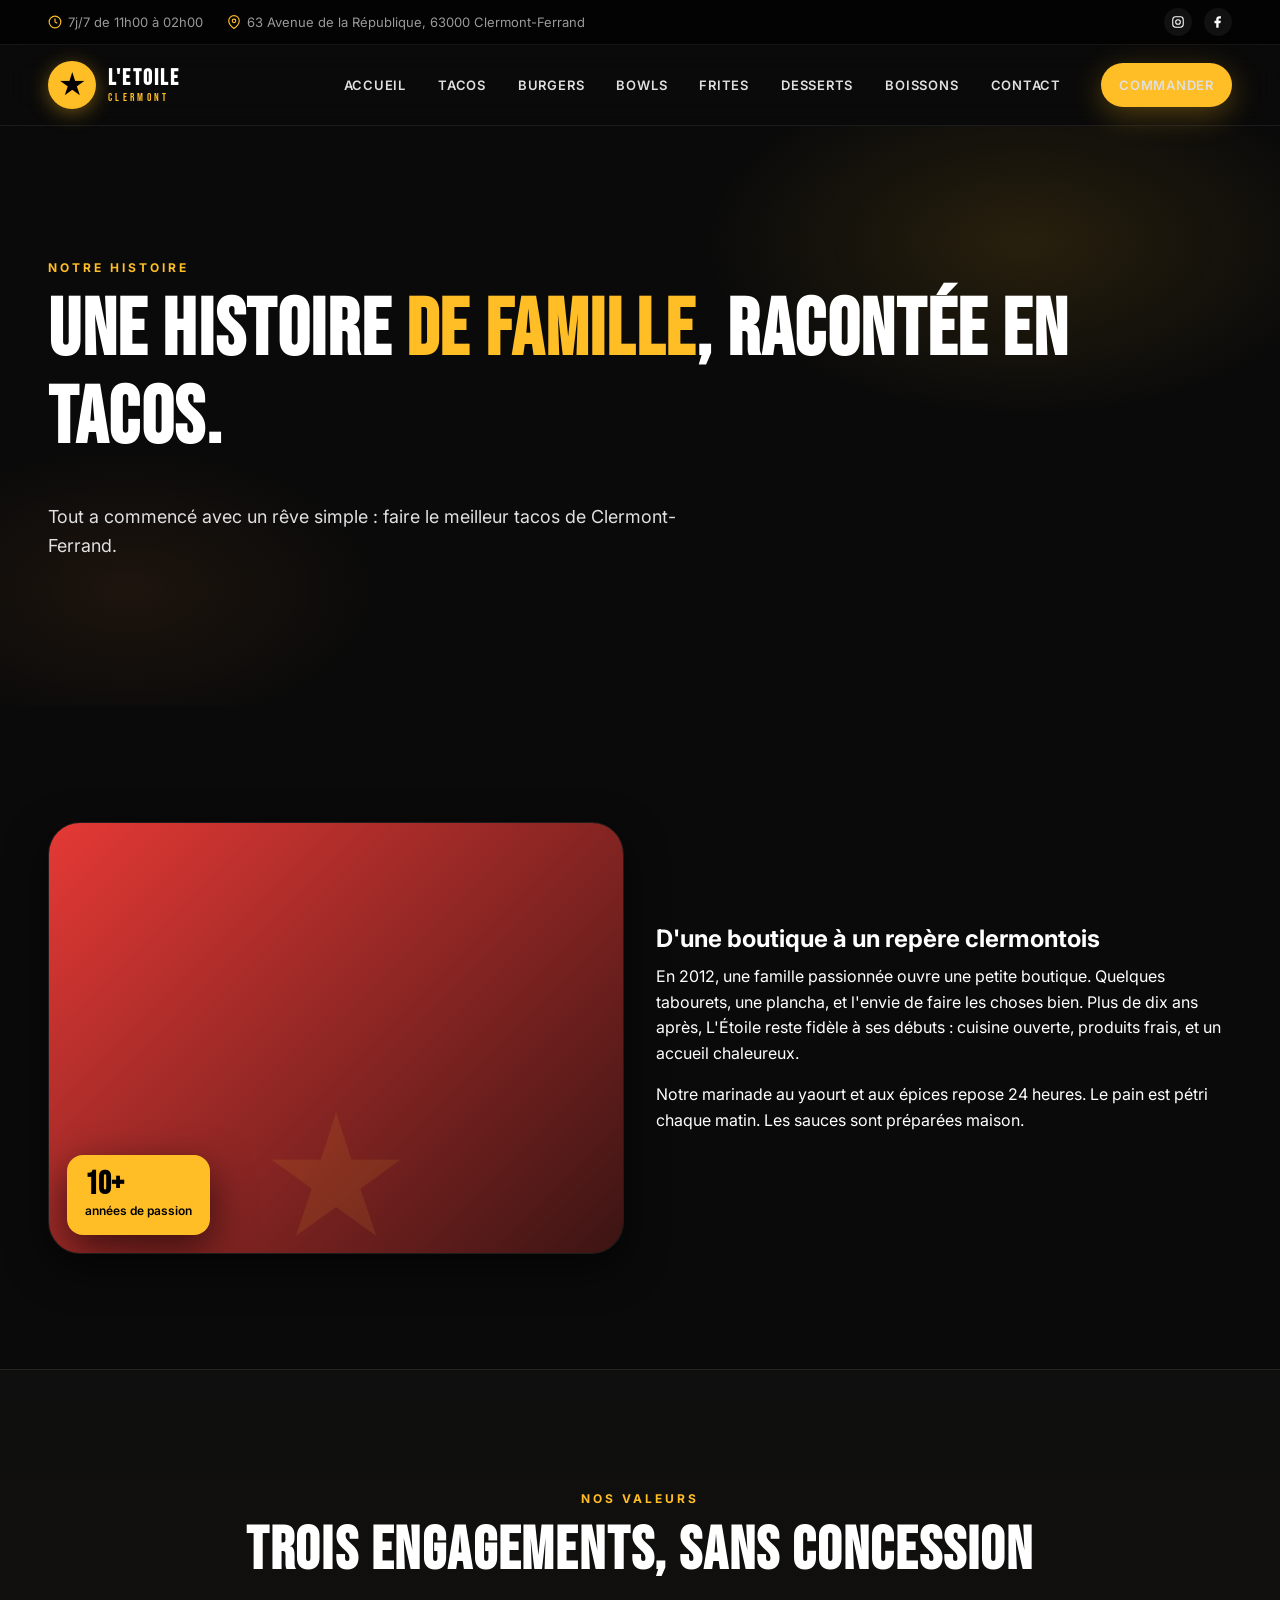
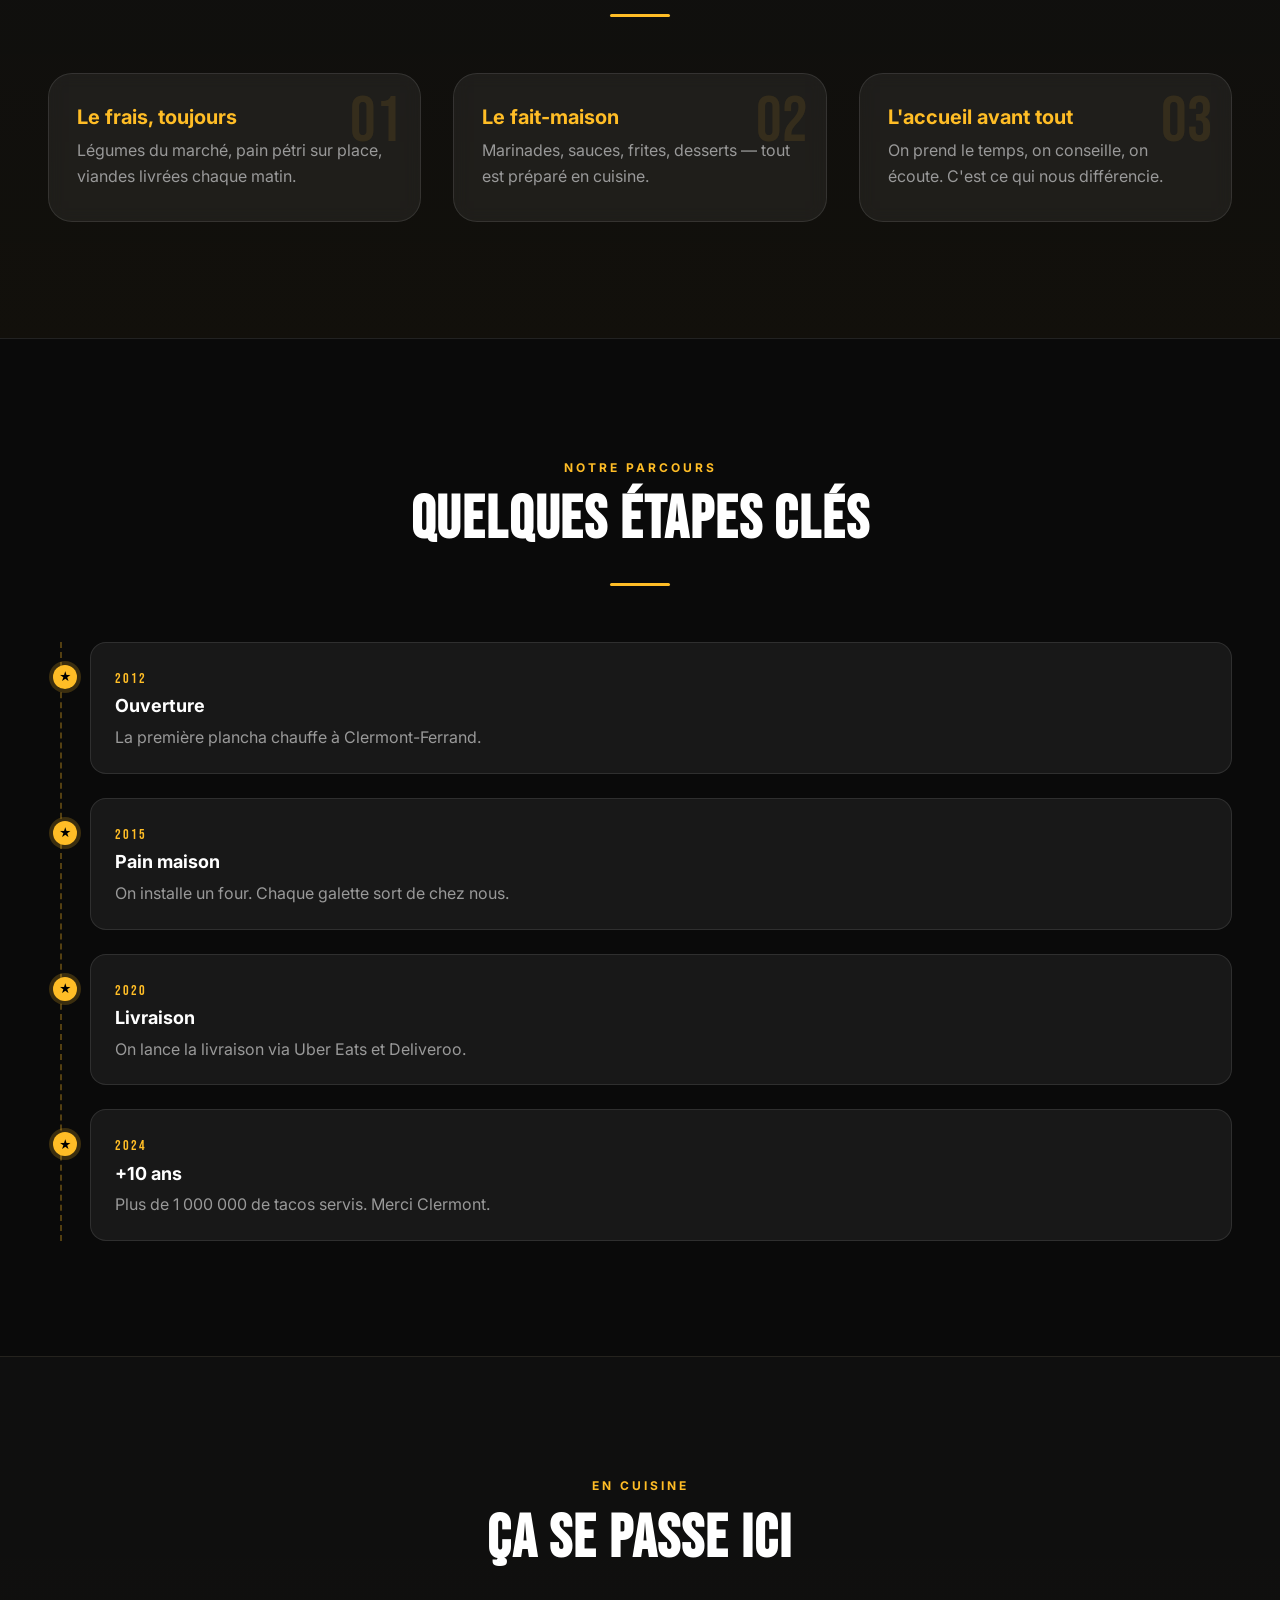
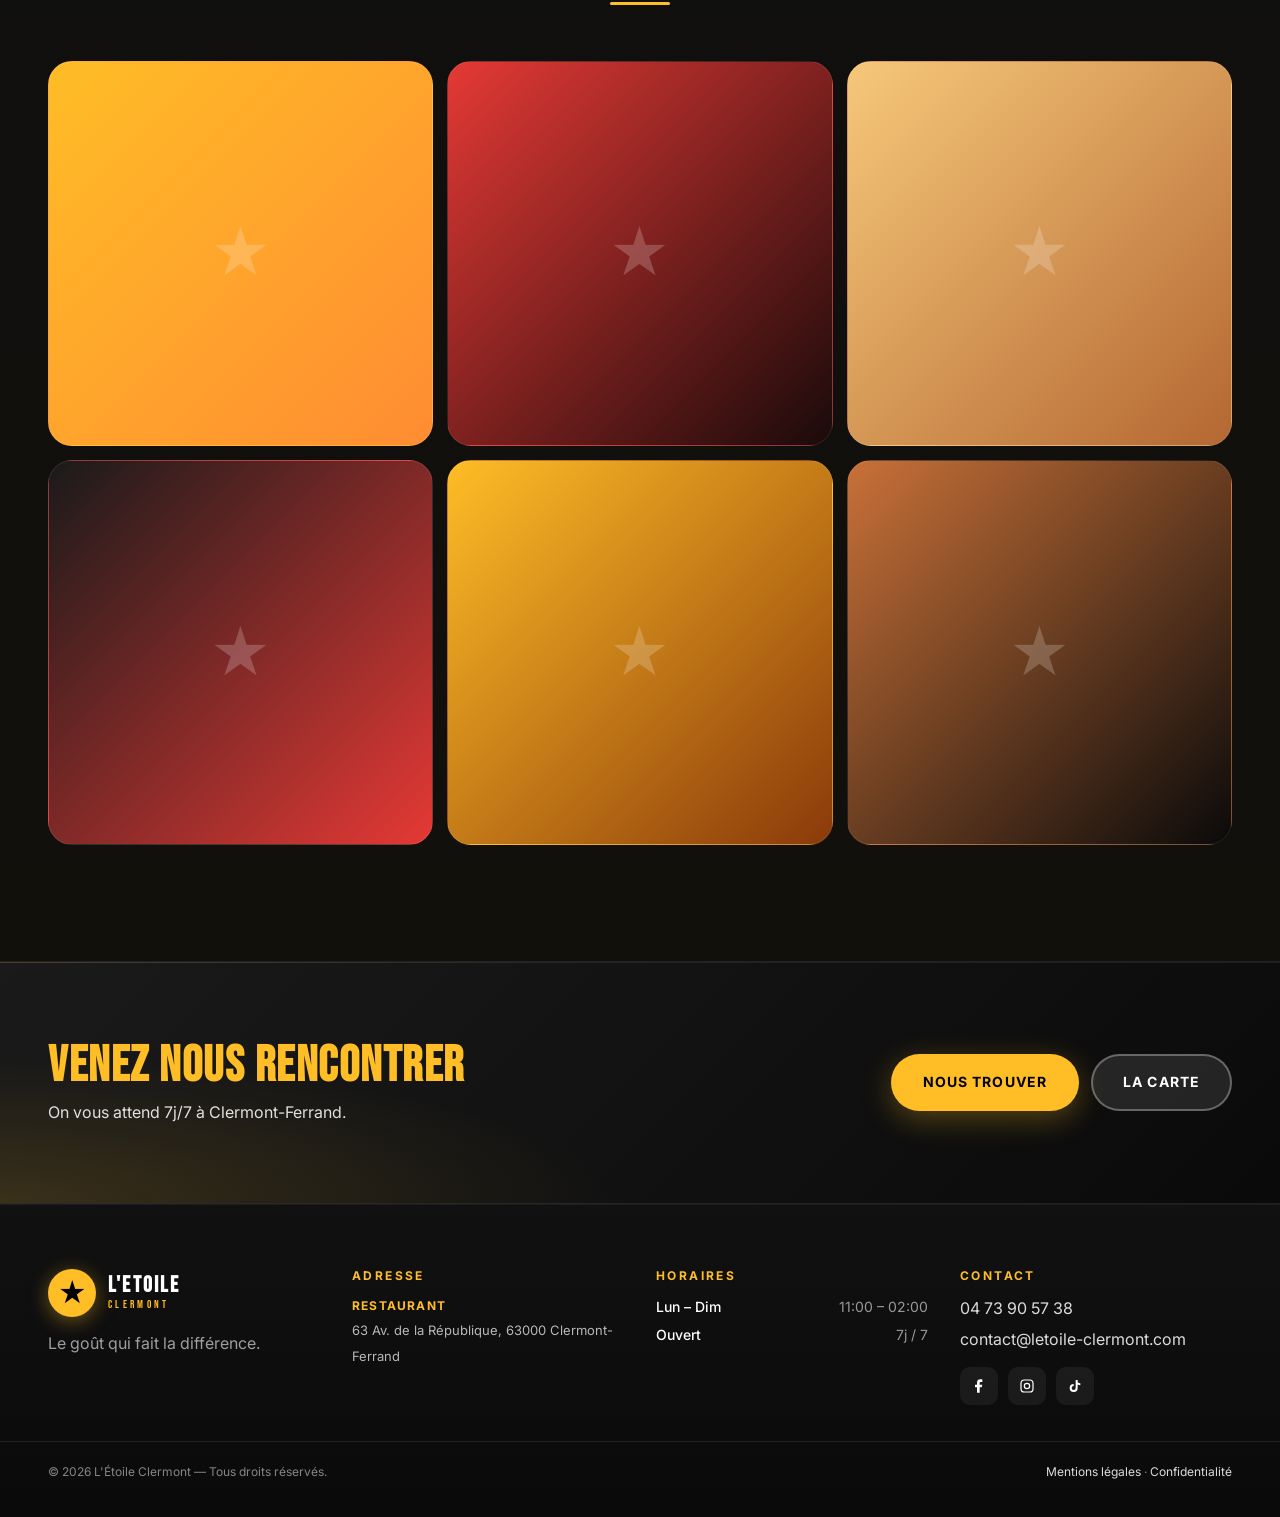
==== commit e6b3944f: "feat: Premium dark luxury redesign - black/gold theme, glassmorphism, split hero, category cards - C" ====
--- a/about.html
+++ b/about.html
@@ -3,46 +3,24 @@
 <head>
   <meta charset="UTF-8" />
   <meta name="viewport" content="width=device-width, initial-scale=1.0" />
-  <title>Notre histoire — L'Étoile</title>
-  <meta name="description" content="L'histoire de L'Étoile : une famille passionnée à Clermont-Ferrand, des recettes traditionnelles, un produit français." />
+  <title>Notre histoire — L'Étoile Clermont</title>
+  <meta name="description" content="L'histoire de L'Étoile : une famille passionnée à Clermont-Ferrand, des recettes uniques, un produit premium." />
   <link rel="preconnect" href="https://fonts.googleapis.com">
   <link rel="preconnect" href="https://fonts.gstatic.com" crossorigin>
-  <link href="https://fonts.googleapis.com/css2?family=Bebas+Neue&family=Inter:wght@400;500;600;700;800&family=Rubik:wght@400;500;600;700&display=swap" rel="stylesheet">
+  <link href="https://fonts.googleapis.com/css2?family=Bebas+Neue&family=Caveat:wght@500&family=Inter:wght@400;500;600;700;800&family=Rubik:wght@400;500;600;700&display=swap" rel="stylesheet">
   <link rel="stylesheet" href="assets/css/styles.css" />
 </head>
 <body>
   <a class="skip-link" href="#main">Aller au contenu</a>
-
-  <header class="site-header" id="siteHeader">
-    <div class="container nav-wrap">
-      <a href="index.html" class="logo" aria-label="L'Étoile Clermont - Accueil">
-        <span class="logo-mark" aria-hidden="true"></span>
-        <span class="logo-text">
-          <strong>L'Étoile</strong>
-          <small>Clermont</small>
-        </span>
-      </a>
-      <button class="nav-toggle" aria-label="Ouvrir le menu" aria-expanded="false" aria-controls="primaryNav">
-        <span></span><span></span><span></span>
-      </button>
-      <nav id="primaryNav" class="primary-nav" aria-label="Menu principal">
-        <ul>
-          <li><a href="index.html">Accueil</a></li>
-          <li><a href="menu.html">Notre Carte</a></li>
-          <li><a href="about.html" class="active">Notre histoire</a></li>
-          <li><a href="contact.html">Contact</a></li>
-        </ul>
-        <a class="btn btn-primary nav-cta" href="contact.html#commander">Commander</a>
-      </nav>
-    </div>
-  </header>
+  <div class="top-bar"><div class="container"><div class="top-bar-info"><span><svg viewBox="0 0 24 24" fill="none" stroke="currentColor" stroke-width="2"><circle cx="12" cy="12" r="10"/><path d="M12 6v6l4 2"/></svg>7j/7 de 11h00 à 02h00</span><span><svg viewBox="0 0 24 24" fill="none" stroke="currentColor" stroke-width="2"><path d="M21 10c0 7-9 13-9 13s-9-6-9-13a9 9 0 0 1 18 0z"/><circle cx="12" cy="10" r="3"/></svg>63 Avenue de la République, 63000 Clermont-Ferrand</span></div><div class="top-bar-socials"><a href="#" aria-label="Instagram"><svg viewBox="0 0 24 24" fill="none" stroke="currentColor" stroke-width="1.8"><rect x="3" y="3" width="18" height="18" rx="5"/><circle cx="12" cy="12" r="4"/></svg></a><a href="#" aria-label="Facebook"><svg viewBox="0 0 24 24" fill="currentColor"><path d="M13 22v-8h3l1-4h-4V7.5C13 6.5 13.4 6 14.6 6H17V2.2C16.5 2.1 15.2 2 14 2c-3 0-5 1.8-5 5v3H6v4h3v8h4z"/></svg></a></div></div></div>
+  <header class="site-header" id="siteHeader"><div class="container nav-wrap"><a href="index.html" class="logo" aria-label="L'Étoile Clermont"><span class="logo-mark" aria-hidden="true"></span><span class="logo-text"><strong>L'Etoile</strong><small>Clermont</small></span></a><button class="nav-toggle" aria-label="Ouvrir le menu" aria-expanded="false" aria-controls="primaryNav"><span></span><span></span><span></span></button><nav id="primaryNav" class="primary-nav"><ul><li><a href="index.html">Accueil</a></li><li><a href="menu.html#tacos-signatures">Tacos</a></li><li><a href="menu.html#burgers">Burgers</a></li><li><a href="menu.html#bowls">Bowls</a></li><li><a href="menu.html#frites">Frites</a></li><li><a href="menu.html#desserts">Desserts</a></li><li><a href="menu.html#boissons">Boissons</a></li><li><a href="contact.html">Contact</a></li></ul><a class="btn btn-primary nav-cta" href="contact.html#commander">Commander</a></nav></div></header>
 
   <main id="main">
     <section class="page-hero">
       <div class="container">
-        <p class="eyebrow">Notre histoire</p>
+        <p class="eyebrow">Notre Histoire</p>
         <h1>Une histoire <span class="accent">de famille</span>, racontée en tacos.</h1>
-        <p class="lead">Tout a commencé avec un rêve simple : faire le meilleur tacos de Clermont-Ferrand, fait main, sans compromis.</p>
+        <p class="lead">Tout a commencé avec un rêve simple : faire le meilleur tacos de Clermont-Ferrand.</p>
       </div>
     </section>
 
@@ -50,88 +28,42 @@
       <div class="container grid grid-2 align-center">
         <div class="story-media" aria-hidden="true">
           <div class="story-img tall" data-img="family"></div>
+          <div class="story-badge"><strong>10+</strong><span>années de passion</span></div>
         </div>
         <div>
           <h2>D'une boutique à un repère clermontois</h2>
-          <p>
-            En 2012, une famille passionnée ouvre une petite boutique à Montferrand. Quelques tabourets, une plancha,
-            et l'envie de faire les choses bien. Plus de dix ans après, L'Étoile reste fidèle à ses débuts :
-            cuisine ouverte, produits frais, et un accueil chaleureux.
-          </p>
-          <p>
-            Notre marinade au yaourt et aux épices repose 24 heures. Le pain est pétri chaque matin.
-            Les sauces sont préparées maison. Et oui, on prend toujours le temps de discuter avec les Clermontois.
-          </p>
+          <p>En 2012, une famille passionnée ouvre une petite boutique. Quelques tabourets, une plancha, et l'envie de faire les choses bien. Plus de dix ans après, L'Étoile reste fidèle à ses débuts : cuisine ouverte, produits frais, et un accueil chaleureux.</p>
+          <p>Notre marinade au yaourt et aux épices repose 24 heures. Le pain est pétri chaque matin. Les sauces sont préparées maison.</p>
         </div>
       </div>
     </section>
 
-    <!-- VALUES -->
     <section class="section alt">
       <div class="container">
-        <header class="section-head">
-          <p class="eyebrow">Nos valeurs</p>
-          <h2>Trois engagements, sans concession</h2>
-        </header>
+        <header class="section-head"><p class="eyebrow">Nos Valeurs</p><h2>Trois engagements, sans concession</h2><div class="gold-line"></div></header>
         <div class="grid grid-3">
-          <article class="value-card">
-            <div class="value-num">01</div>
-            <h3>Le frais, toujours</h3>
-            <p>Légumes du marché de Clermont, pain pétri sur place, viandes livrées chaque matin par nos partenaires.</p>
-          </article>
-          <article class="value-card">
-            <div class="value-num">02</div>
-            <h3>Le fait-maison</h3>
-            <p>Marinades, sauces, frites, desserts — tout est préparé en cuisine. Pas de raccourci, pas d'industriel.</p>
-          </article>
-          <article class="value-card">
-            <div class="value-num">03</div>
-            <h3>L'accueil avant tout</h3>
-            <p>Un tacos, c'est un moment. On prend le temps, on conseille, on écoute. C'est ce qui nous différencie.</p>
-          </article>
+          <article class="value-card"><div class="value-num">01</div><h3>Le frais, toujours</h3><p>Légumes du marché, pain pétri sur place, viandes livrées chaque matin.</p></article>
+          <article class="value-card"><div class="value-num">02</div><h3>Le fait-maison</h3><p>Marinades, sauces, frites, desserts — tout est préparé en cuisine.</p></article>
+          <article class="value-card"><div class="value-num">03</div><h3>L'accueil avant tout</h3><p>On prend le temps, on conseille, on écoute. C'est ce qui nous différencie.</p></article>
         </div>
       </div>
     </section>
 
-    <!-- TIMELINE -->
     <section class="section">
       <div class="container">
-        <header class="section-head">
-          <p class="eyebrow">Notre parcours</p>
-          <h2>Quelques étapes clés</h2>
-        </header>
+        <header class="section-head"><p class="eyebrow">Notre Parcours</p><h2>Quelques étapes clés</h2><div class="gold-line"></div></header>
         <ol class="timeline">
-          <li>
-            <span class="t-year">2012</span>
-            <h3>Ouverture à Montferrand</h3>
-            <p>Une petite équipe, beaucoup d'ambition. La première plancha chauffe.</p>
-          </li>
-          <li>
-            <span class="t-year">2015</span>
-            <h3>Notre pain maison</h3>
-            <p>On installe un four. Désormais, chaque galette sort de chez nous.</p>
-          </li>
-          <li>
-            <span class="t-year">2020</span>
-            <h3>Livraison & click & collect</h3>
-            <p>Pour rester proches même quand le monde s'arrête, on lance la livraison.</p>
-          </li>
-          <li>
-            <span class="t-year">2024</span>
-            <h3>Plus de 10 ans de passion</h3>
-            <p>Plus de 1 000 000 de tacos servis. Merci Clermont-Ferrand.</p>
-          </li>
+          <li><span class="t-year">2012</span><h3>Ouverture</h3><p>La première plancha chauffe à Clermont-Ferrand.</p></li>
+          <li><span class="t-year">2015</span><h3>Pain maison</h3><p>On installe un four. Chaque galette sort de chez nous.</p></li>
+          <li><span class="t-year">2020</span><h3>Livraison</h3><p>On lance la livraison via Uber Eats et Deliveroo.</p></li>
+          <li><span class="t-year">2024</span><h3>+10 ans</h3><p>Plus de 1 000 000 de tacos servis. Merci Clermont.</p></li>
         </ol>
       </div>
     </section>
 
-    <!-- GALLERY -->
     <section class="section alt">
       <div class="container">
-        <header class="section-head">
-          <p class="eyebrow">En cuisine</p>
-          <h2>Ça se passe ici</h2>
-        </header>
+        <header class="section-head"><p class="eyebrow">En Cuisine</p><h2>Ça se passe ici</h2><div class="gold-line"></div></header>
         <div class="gallery">
           <div class="gal-item" data-img="g1"></div>
           <div class="gal-item" data-img="g2"></div>
@@ -143,81 +75,10 @@
       </div>
     </section>
 
-    <section class="cta-band">
-      <div class="container cta-inner">
-        <div>
-          <h2>Venez nous rencontrer</h2>
-          <p>Deux adresses à Clermont-Ferrand : Ballainvilliers & Montferrand. Le café est offert.</p>
-        </div>
-        <div class="cta-actions">
-          <a class="btn btn-primary" href="contact.html">Nous trouver</a>
-          <a class="btn btn-ghost-light" href="menu.html">La carte</a>
-        </div>
-      </div>
-    </section>
+    <section class="cta-band"><div class="container cta-inner"><div><h2>Venez nous rencontrer</h2><p>On vous attend 7j/7 à Clermont-Ferrand.</p></div><div class="cta-actions"><a class="btn btn-primary" href="contact.html">Nous trouver</a><a class="btn btn-ghost-light" href="menu.html">La carte</a></div></div></section>
   </main>
 
-  <footer class="site-footer">
-    <div class="container grid grid-4 footer-grid">
-      <div>
-        <a href="index.html" class="logo logo-light">
-          <span class="logo-mark" aria-hidden="true"></span>
-          <span class="logo-text">
-            <strong>L'Étoile</strong>
-            <small>Clermont</small>
-          </span>
-        </a>
-        <p class="muted">L'Étoile Clermont vous propose une sélection de succulents tacos, sandwichs, burgers & bowls.</p>
-      </div>
-      <div>
-        <h4>Nos adresses</h4>
-        <div class="footer-locs">
-          <div class="footer-loc-item">
-            <strong>Ballainvilliers</strong>
-            <span>29 Rue Ballainvilliers, 63000 Clermont-Ferrand</span>
-          </div>
-          <div class="footer-loc-item">
-            <strong>Montferrand</strong>
-            <span>2 Rue Debay Facy, 63000 Clermont-Ferrand</span>
-          </div>
-        </div>
-      </div>
-      <div>
-        <h4>Horaires</h4>
-        <ul class="hours">
-          <li><span>Lun – Dim</span><span>10:00 – 01:00</span></li>
-          <li><span>Ouvert</span><span>7j / 7</span></li>
-        </ul>
-      </div>
-      <div>
-        <h4>Contact</h4>
-        <ul class="contact-list">
-          <li><a href="tel:+33473905738">04 73 90 57 38 · Ballainvilliers</a></li>
-          <li><a href="tel:+33463082410">04 63 08 24 10 · Montferrand</a></li>
-          <li><a href="mailto:contact@letoile-clermont.com">contact@letoile-clermont.com</a></li>
-        </ul>
-        <div class="socials">
-          <a href="#" aria-label="Facebook">
-            <svg viewBox="0 0 24 24" fill="currentColor"><path d="M13 22v-8h3l1-4h-4V7.5C13 6.5 13.4 6 14.6 6H17V2.2C16.5 2.1 15.2 2 14 2c-3 0-5 1.8-5 5v3H6v4h3v8h4z"/></svg>
-          </a>
-          <a href="#" aria-label="Instagram">
-            <svg viewBox="0 0 24 24" fill="none" stroke="currentColor" stroke-width="1.8"><rect x="3" y="3" width="18" height="18" rx="5"/><circle cx="12" cy="12" r="4"/><circle cx="17.5" cy="6.5" r="1" fill="currentColor"/></svg>
-          </a>
-          <a href="#" aria-label="TikTok">
-            <svg viewBox="0 0 24 24" fill="currentColor"><path d="M16 3v3.2c1 .9 2.4 1.5 4 1.6V11c-1.5 0-2.9-.4-4-1.1V15a6 6 0 1 1-6-6v3.1A3 3 0 1 0 13 15V3h3z"/></svg>
-          </a>
-          <a href="#" aria-label="Snapchat">
-            <svg viewBox="0 0 24 24" fill="currentColor"><path d="M12 2c3.3 0 5.5 2.4 5.5 5.7 0 1.4-.2 3-.4 4 .5.3 1 .4 1.5.4.7 0 1.2-.3 1.5-.3.3 0 .6.2.6.5 0 .8-2 1.4-2.8 1.6.2.4.5.9 1 1.4.6.6 1.5 1 2.5 1.2.3.1.4.3.4.5 0 .6-1.5 1-3 1.2-.1.2-.2.7-.4 1.1-.1.2-.3.3-.5.3-.4 0-1-.2-1.9-.2-1.3 0-1.6.3-2.5 1-.7.6-1.5 1.1-2.6 1.1-1.1 0-1.9-.5-2.6-1.1-.9-.7-1.2-1-2.5-1-.9 0-1.5.2-1.9.2-.2 0-.4-.1-.5-.3-.2-.4-.3-.9-.4-1.1-1.5-.2-3-.6-3-1.2 0-.2.1-.4.4-.5 1-.2 1.9-.6 2.5-1.2.5-.5.8-1 1-1.4-.8-.2-2.8-.8-2.8-1.6 0-.3.3-.5.6-.5.3 0 .8.3 1.5.3.5 0 1-.1 1.5-.4-.2-1-.4-2.6-.4-4C6.5 4.4 8.7 2 12 2z"/></svg>
-          </a>
-        </div>
-      </div>
-    </div>
-    <div class="container footer-bottom">
-      <p>© <span id="year"></span> L'Étoile Clermont — Tous droits réservés.</p>
-      <p><a href="#">Mentions légales</a> · <a href="#">Confidentialité</a></p>
-    </div>
-  </footer>
-
+  <footer class="site-footer"><div class="container grid grid-4 footer-grid"><div><a href="index.html" class="logo"><span class="logo-mark" aria-hidden="true"></span><span class="logo-text"><strong>L'Etoile</strong><small>Clermont</small></span></a><p class="muted" style="margin-top:14px;">Le goût qui fait la différence.</p></div><div><h4>Adresse</h4><div class="footer-locs"><div class="footer-loc-item"><strong>Restaurant</strong><span>63 Av. de la République, 63000 Clermont-Ferrand</span></div></div></div><div><h4>Horaires</h4><ul class="hours"><li><span>Lun – Dim</span><span>11:00 – 02:00</span></li><li><span>Ouvert</span><span>7j / 7</span></li></ul></div><div><h4>Contact</h4><ul class="contact-list"><li><a href="tel:+33473905738">04 73 90 57 38</a></li><li><a href="mailto:contact@letoile-clermont.com">contact@letoile-clermont.com</a></li></ul><div class="socials"><a href="#" aria-label="Facebook"><svg viewBox="0 0 24 24" fill="currentColor"><path d="M13 22v-8h3l1-4h-4V7.5C13 6.5 13.4 6 14.6 6H17V2.2C16.5 2.1 15.2 2 14 2c-3 0-5 1.8-5 5v3H6v4h3v8h4z"/></svg></a><a href="#" aria-label="Instagram"><svg viewBox="0 0 24 24" fill="none" stroke="currentColor" stroke-width="1.8"><rect x="3" y="3" width="18" height="18" rx="5"/><circle cx="12" cy="12" r="4"/></svg></a><a href="#" aria-label="TikTok"><svg viewBox="0 0 24 24" fill="currentColor"><path d="M16 3v3.2c1 .9 2.4 1.5 4 1.6V11c-1.5 0-2.9-.4-4-1.1V15a6 6 0 1 1-6-6v3.1A3 3 0 1 0 13 15V3h3z"/></svg></a></div></div></div><div class="container footer-bottom"><p>© <span id="year"></span> L'Étoile Clermont — Tous droits réservés.</p><p><a href="#">Mentions légales</a> · <a href="#">Confidentialité</a></p></div></footer>
   <script src="assets/js/main.js"></script>
 </body>
 </html>
--- a/assets/css/styles.css
+++ b/assets/css/styles.css
@@ -1,45 +1,50 @@
 /* ============================================
-   L'Étoile Clermont — Stylesheet
-   Dark red + yellow theme, inspired by letoile-clermont.com
+   L'Étoile Clermont — Premium Dark Luxury Theme
+   Inspired by Five Guys + premium street food
    ============================================ */
 
 /* ---------- Tokens ---------- */
 :root {
-  --c-red: #e62e31;
-  --c-red-dk: #b12838;
-  --c-red-darker: #8a1d2a;
-  --c-yellow: #ffbd26;
-  --c-yellow-dk: #e1a012;
-
-  --c-bg: #1a0a0c;            /* near-black with red undertone */
-  --c-bg-2: #2a0e11;
-  --c-surface: #3a1418;
-  --c-surface-2: #4a1a1f;
+  --c-gold: #ffbd26;
+  --c-gold-light: #ffe066;
+  --c-gold-dk: #d4a017;
+  --c-orange-glow: rgba(255, 140, 50, .5);
+
+  --c-bg: #0a0a0a;
+  --c-bg-2: #111111;
+  --c-bg-3: #1a1a1a;
+  --c-surface: rgba(255, 255, 255, .04);
+  --c-surface-2: rgba(255, 255, 255, .07);
+  --c-glass: rgba(255, 255, 255, .06);
+  --c-glass-border: rgba(255, 255, 255, .1);
 
   --c-ink: #ffffff;
-  --c-ink-2: #f6e8d8;
-  --c-muted: #d6b8b8;
-  --c-line: rgba(255, 189, 38, .22);
-
-  --shadow-sm: 0 4px 14px rgba(0, 0, 0, .35);
-  --shadow-md: 0 14px 36px rgba(0, 0, 0, .45);
-  --shadow-lg: 0 28px 70px rgba(0, 0, 0, .55);
-  --shadow-yellow: 0 10px 28px rgba(255, 189, 38, .35);
-  --shadow-red: 0 10px 28px rgba(230, 46, 49, .45);
+  --c-ink-2: #e0e0e0;
+  --c-muted: #999999;
+  --c-line: rgba(255, 255, 255, .08);
+
+  --shadow-sm: 0 4px 14px rgba(0, 0, 0, .5);
+  --shadow-md: 0 14px 40px rgba(0, 0, 0, .6);
+  --shadow-lg: 0 30px 80px rgba(0, 0, 0, .7);
+  --shadow-gold: 0 8px 30px rgba(255, 189, 38, .3);
+  --shadow-glow: 0 0 40px rgba(255, 140, 50, .25);
 
   --radius-sm: 8px;
-  --radius: 14px;
-  --radius-lg: 22px;
+  --radius: 16px;
+  --radius-lg: 24px;
+  --radius-xl: 32px;
   --radius-pill: 999px;
 
-  --max-w: 1280px;
-  --gutter: clamp(16px, 4vw, 40px);
-
-  --t-fast: 160ms ease;
-  --t-med: 280ms cubic-bezier(.2, .7, .3, 1);
-
-  --font-display: "Bebas Neue", "Rubik", "Inter", system-ui, sans-serif;
-  --font-body: "Inter", "Montserrat", system-ui, -apple-system, "Segoe UI", Roboto, sans-serif;
+  --max-w: 1320px;
+  --gutter: clamp(16px, 4vw, 48px);
+
+  --t-fast: 180ms ease;
+  --t-med: 320ms cubic-bezier(.2, .7, .3, 1);
+  --t-slow: 500ms cubic-bezier(.2, .7, .3, 1);
+
+  --font-display: "Bebas Neue", "Rubik", system-ui, sans-serif;
+  --font-body: "Inter", "Rubik", system-ui, -apple-system, sans-serif;
+  --font-script: "Caveat", "Dancing Script", cursive;
 }
 
 /* ---------- Reset ---------- */
@@ -49,28 +54,23 @@
   margin: 0;
   font-family: var(--font-body);
   color: var(--c-ink);
-  background-color: var(--c-bg);
-  background-image:
-    radial-gradient(circle at 20% 0%, rgba(230, 46, 49, .25), transparent 55%),
-    radial-gradient(circle at 80% 100%, rgba(177, 40, 56, .35), transparent 55%),
-    repeating-linear-gradient(45deg, rgba(255, 189, 38, .015) 0 2px, transparent 2px 8px),
-    linear-gradient(180deg, #1a0a0c 0%, #2a0e11 50%, #1a0a0c 100%);
-  background-attachment: fixed;
-  line-height: 1.65;
+  background: var(--c-bg);
+  line-height: 1.6;
   -webkit-font-smoothing: antialiased;
   text-rendering: optimizeLegibility;
+  overflow-x: hidden;
 }
 img, svg { max-width: 100%; display: block; }
 a { color: inherit; text-decoration: none; }
 button { font: inherit; cursor: pointer; border: 0; background: none; color: inherit; }
-ul { list-style: none; padding: 0; margin: 0; }
-h1, h2, h3, h4 { margin: 0 0 .5em; line-height: 1.1; letter-spacing: -.01em; font-family: var(--font-body); }
+ul, ol { list-style: none; padding: 0; margin: 0; }
+h1, h2, h3, h4 { margin: 0 0 .5em; line-height: 1.1; }
 p { margin: 0 0 1em; }
 
 .skip-link {
   position: absolute; left: -9999px; top: 0;
-  background: var(--c-yellow); color: var(--c-bg);
-  padding: 12px 16px; z-index: 999; border-radius: 0 0 8px 0;
+  background: var(--c-gold); color: #000;
+  padding: 12px 16px; z-index: 9999; border-radius: 0 0 8px 0;
   font-weight: 700;
 }
 .skip-link:focus { left: 0; }
@@ -81,20 +81,16 @@
   margin-inline: auto;
   padding-inline: var(--gutter);
 }
-.section { padding-block: clamp(56px, 8vw, 100px); position: relative; }
-.section.alt {
-  background:
-    linear-gradient(180deg, rgba(177, 40, 56, .55), rgba(138, 29, 42, .55));
-  border-block: 1px solid rgba(255, 189, 38, .15);
-}
-.section-head { text-align: center; margin-bottom: 48px; }
+.section { padding-block: clamp(64px, 9vw, 120px); position: relative; }
+.section-head { text-align: center; margin-bottom: 56px; }
 .section-head h2 {
-  font-size: clamp(32px, 4vw, 52px);
   font-family: var(--font-display);
-  letter-spacing: .02em;
+  font-size: clamp(36px, 5vw, 60px);
+  letter-spacing: .03em;
+  text-transform: uppercase;
   color: var(--c-ink);
 }
-.section-sub { color: var(--c-muted); max-width: 60ch; margin-inline: auto; }
+.section-sub { color: var(--c-muted); max-width: 60ch; margin-inline: auto; font-size: 16px; }
 .center { text-align: center; }
 .mt-32 { margin-top: 32px; }
 .muted { color: var(--c-muted); }
@@ -103,180 +99,231 @@
 .grid-2 { grid-template-columns: 1fr; }
 .grid-3 { grid-template-columns: 1fr; }
 .grid-4 { grid-template-columns: 1fr; }
-@media (min-width: 720px) {
+.grid-6 { grid-template-columns: 1fr; }
+@media (min-width: 600px) {
   .grid-2 { grid-template-columns: repeat(2, 1fr); }
   .grid-3 { grid-template-columns: repeat(2, 1fr); }
   .grid-4 { grid-template-columns: repeat(2, 1fr); }
-}
-@media (min-width: 1000px) {
+  .grid-6 { grid-template-columns: repeat(2, 1fr); }
+}
+@media (min-width: 900px) {
   .grid-3 { grid-template-columns: repeat(3, 1fr); }
   .grid-4 { grid-template-columns: repeat(4, 1fr); }
+  .grid-6 { grid-template-columns: repeat(3, 1fr); }
 }
 .align-center { align-items: center; }
+
+/* ---------- Gold line decorator ---------- */
+.gold-line {
+  width: 60px; height: 3px;
+  background: var(--c-gold);
+  border-radius: 2px;
+  margin: 12px auto 0;
+}
 
 /* ---------- Eyebrow ---------- */
 .eyebrow {
   display: inline-block;
   text-transform: uppercase;
-  letter-spacing: .22em;
+  letter-spacing: .25em;
   font-weight: 700;
   font-size: 12px;
-  color: var(--c-yellow);
-  margin-bottom: 14px;
-  padding: 6px 14px;
-  background: rgba(255, 189, 38, .12);
-  border: 1px solid rgba(255, 189, 38, .35);
-  border-radius: var(--radius-pill);
-}
-.accent { color: var(--c-yellow); }
+  color: var(--c-gold);
+  margin-bottom: 10px;
+}
+.accent { color: var(--c-gold); }
+
 
 /* ---------- Buttons ---------- */
 .btn {
   display: inline-flex;
   align-items: center;
   gap: 10px;
-  padding: 14px 26px;
+  padding: 15px 30px;
   border-radius: var(--radius-pill);
   font-weight: 700;
-  font-size: 15px;
-  letter-spacing: .02em;
+  font-size: 14px;
+  letter-spacing: .08em;
+  text-transform: uppercase;
   transition: transform var(--t-fast), background var(--t-fast),
               box-shadow var(--t-fast), color var(--t-fast), border-color var(--t-fast);
   white-space: nowrap;
   border: 2px solid transparent;
-  text-transform: uppercase;
 }
 .btn:hover { transform: translateY(-2px); }
 .btn:active { transform: translateY(0); }
 
 .btn-primary {
-  background: var(--c-yellow);
-  color: #1a0a0c;
-  box-shadow: var(--shadow-yellow);
-}
-.btn-primary:hover { background: #ffce5a; box-shadow: 0 14px 32px rgba(255, 189, 38, .55); }
+  background: var(--c-gold);
+  color: #000;
+  box-shadow: var(--shadow-gold);
+}
+.btn-primary:hover { background: var(--c-gold-light); box-shadow: 0 12px 40px rgba(255, 189, 38, .5); }
 
 .btn-outline {
-  border-color: var(--c-yellow);
-  color: var(--c-yellow);
-}
-.btn-outline:hover { background: var(--c-yellow); color: #1a0a0c; }
+  border-color: #fff;
+  color: #fff;
+  background: transparent;
+}
+.btn-outline:hover { background: #fff; color: #000; }
 
 .btn-ghost {
-  background: rgba(255, 255, 255, .08);
+  background: rgba(255, 255, 255, .06);
   color: var(--c-ink);
-  border-color: rgba(255, 255, 255, .18);
-}
-.btn-ghost:hover { background: rgba(255, 255, 255, .15); }
+  border-color: var(--c-glass-border);
+}
+.btn-ghost:hover { background: rgba(255, 255, 255, .12); }
 
 .btn-ghost-light {
-  background: rgba(255, 255, 255, .12);
+  background: rgba(255, 255, 255, .1);
   color: #fff;
-  border-color: rgba(255, 255, 255, .4);
-}
-.btn-ghost-light:hover { background: rgba(255, 255, 255, .22); }
-
-.btn-red {
-  background: var(--c-red);
+  border-color: rgba(255, 255, 255, .3);
+}
+.btn-ghost-light:hover { background: rgba(255, 255, 255, .2); }
+
+/* ---------- Top Bar ---------- */
+.top-bar {
+  background: rgba(0, 0, 0, .7);
+  backdrop-filter: blur(8px);
+  -webkit-backdrop-filter: blur(8px);
+  border-bottom: 1px solid var(--c-line);
+  padding: 8px 0;
+  font-size: 13px;
+  color: var(--c-muted);
+}
+.top-bar .container {
+  display: flex;
+  align-items: center;
+  justify-content: space-between;
+  gap: 16px;
+  flex-wrap: wrap;
+}
+.top-bar-info {
+  display: flex;
+  align-items: center;
+  gap: 24px;
+  flex-wrap: wrap;
+}
+.top-bar-info span { display: inline-flex; align-items: center; gap: 6px; }
+.top-bar-info svg { width: 14px; height: 14px; color: var(--c-gold); flex-shrink: 0; }
+.top-bar-socials {
+  display: flex;
+  gap: 12px;
+}
+.top-bar-socials a {
+  display: grid; place-items: center;
+  width: 28px; height: 28px;
+  border-radius: 50%;
+  background: rgba(255, 255, 255, .06);
   color: #fff;
-  box-shadow: var(--shadow-red);
-}
-.btn-red:hover { background: var(--c-red-dk); }
-
-/* ---------- Header / Nav ---------- */
+  transition: background var(--t-fast), color var(--t-fast);
+}
+.top-bar-socials a:hover { background: var(--c-gold); color: #000; }
+.top-bar-socials svg { width: 14px; height: 14px; }
+
+@media (max-width: 600px) {
+  .top-bar { display: none; }
+}
+
+/* ---------- Header / Navbar ---------- */
 .site-header {
   position: sticky;
   top: 0;
-  z-index: 50;
-  backdrop-filter: saturate(140%) blur(12px);
-  -webkit-backdrop-filter: saturate(140%) blur(12px);
-  background: rgba(26, 10, 12, .85);
-  border-bottom: 1px solid transparent;
-  transition: border-color var(--t-fast), background var(--t-fast), box-shadow var(--t-fast);
+  z-index: 100;
+  background: rgba(10, 10, 10, .9);
+  backdrop-filter: saturate(150%) blur(14px);
+  -webkit-backdrop-filter: saturate(150%) blur(14px);
+  border-bottom: 1px solid var(--c-line);
+  transition: box-shadow var(--t-fast), background var(--t-fast);
 }
 .site-header.scrolled {
-  border-color: rgba(255, 189, 38, .25);
-  box-shadow: var(--shadow-sm);
-  background: rgba(26, 10, 12, .95);
+  box-shadow: 0 4px 30px rgba(0, 0, 0, .6);
+  background: rgba(10, 10, 10, .97);
 }
 .nav-wrap {
   display: flex;
   align-items: center;
   justify-content: space-between;
-  height: 78px;
+  height: 80px;
   gap: 24px;
 }
 
-/* Star logo */
+/* Star Logo */
 .logo {
   display: inline-flex;
   align-items: center;
   gap: 12px;
-  font-family: var(--font-display);
-  font-size: 26px;
-  letter-spacing: .04em;
-  color: var(--c-ink);
+  text-decoration: none;
 }
 .logo-mark {
   position: relative;
   display: inline-grid;
   place-items: center;
-  width: 44px; height: 44px;
-  background: var(--c-yellow);
-  color: var(--c-red-dk);
+  width: 48px; height: 48px;
+  background: var(--c-gold);
   border-radius: 50%;
-  box-shadow: 0 6px 16px rgba(255, 189, 38, .4);
+  box-shadow: 0 4px 20px rgba(255, 189, 38, .4);
   flex-shrink: 0;
 }
 .logo-mark::before {
   content: "★";
-  font-size: 26px;
+  font-size: 28px;
   line-height: 1;
+  color: #000;
 }
 .logo-text {
+  display: flex;
+  flex-direction: column;
   line-height: 1;
-  display: inline-flex;
-  flex-direction: column;
 }
 .logo-text strong {
   font-family: var(--font-display);
   font-size: 22px;
-  letter-spacing: .05em;
-  color: var(--c-yellow);
-  font-weight: 400;
+  letter-spacing: .1em;
+  color: #fff;
+  text-transform: uppercase;
 }
 .logo-text small {
-  font-family: var(--font-body);
-  font-size: 10px;
-  letter-spacing: .35em;
+  font-family: var(--font-display);
+  font-size: 11px;
+  letter-spacing: .3em;
+  text-transform: uppercase;
+  color: var(--c-gold);
+  margin-top: 2px;
+}
+
+.primary-nav {
+  display: flex;
+  align-items: center;
+  gap: 8px;
+}
+.primary-nav ul {
+  display: flex;
+  gap: 0;
+}
+.primary-nav a {
+  position: relative;
+  padding: 10px 16px;
+  font-weight: 600;
+  font-size: 13px;
+  letter-spacing: .06em;
   text-transform: uppercase;
   color: var(--c-ink-2);
-  margin-top: 2px;
-}
-.logo-light { color: #fff; }
-
-.primary-nav {
-  display: flex;
-  align-items: center;
-  gap: 24px;
-}
-.primary-nav ul {
-  display: flex;
-  gap: 4px;
-}
-.primary-nav a {
-  position: relative;
-  padding: 10px 16px;
-  font-weight: 500;
-  font-size: 15px;
-  border-radius: var(--radius-pill);
-  color: var(--c-ink-2);
-  transition: color var(--t-fast), background var(--t-fast);
-}
-.primary-nav a:hover { color: var(--c-yellow); }
-.primary-nav a.active {
-  color: var(--c-yellow);
-  background: rgba(255, 189, 38, .12);
+  transition: color var(--t-fast);
+}
+.primary-nav a:hover { color: var(--c-gold); }
+.primary-nav a.active { color: var(--c-gold); }
+.primary-nav a.active::after {
+  content: "";
+  position: absolute;
+  bottom: 4px;
+  left: 16px; right: 16px;
+  height: 2px;
+  background: var(--c-gold);
+  border-radius: 1px;
+}
+.nav-cta {
+  margin-left: 16px;
 }
 
 .nav-toggle {
@@ -284,15 +331,14 @@
   width: 44px; height: 44px;
   border-radius: 10px;
   position: relative;
-  background: rgba(255, 189, 38, .12);
+  background: rgba(255, 255, 255, .06);
 }
 .nav-toggle span {
   display: block;
   position: absolute;
   left: 12px;
-  width: 20px;
-  height: 2px;
-  background: var(--c-yellow);
+  width: 20px; height: 2px;
+  background: var(--c-gold);
   border-radius: 2px;
   transition: transform var(--t-fast), opacity var(--t-fast), top var(--t-fast);
 }
@@ -303,408 +349,354 @@
 .nav-toggle[aria-expanded="true"] span:nth-child(2) { opacity: 0; }
 .nav-toggle[aria-expanded="true"] span:nth-child(3) { top: 21px; transform: rotate(-45deg); }
 
-@media (max-width: 920px) {
+@media (max-width: 1024px) {
   .nav-toggle { display: block; }
   .primary-nav {
     position: fixed;
-    inset: 78px 0 auto 0;
+    inset: 80px 0 auto 0;
     background: var(--c-bg-2);
     flex-direction: column;
     align-items: stretch;
-    gap: 16px;
+    gap: 8px;
     padding: 24px var(--gutter) 32px;
     border-bottom: 1px solid var(--c-line);
     transform: translateY(-12px);
     opacity: 0;
     pointer-events: none;
     transition: transform var(--t-med), opacity var(--t-med);
-    box-shadow: var(--shadow-md);
+    box-shadow: var(--shadow-lg);
   }
   .primary-nav.open {
     transform: translateY(0);
     opacity: 1;
     pointer-events: auto;
   }
-  .primary-nav ul {
-    flex-direction: column;
-    gap: 4px;
-  }
-  .primary-nav a {
-    display: block;
-    padding: 14px 16px;
-    border-radius: var(--radius);
-  }
-  .nav-cta { align-self: flex-start; }
-}
-
-/* ---------- Hero ---------- */
+  .primary-nav ul { flex-direction: column; }
+  .primary-nav a { display: block; padding: 14px 16px; border-radius: var(--radius); }
+  .primary-nav a.active::after { display: none; }
+  .nav-cta { align-self: flex-start; margin-left: 0; margin-top: 8px; }
+}
+
+
+/* ---------- Hero Section ---------- */
 .hero {
   position: relative;
+  min-height: 90vh;
+  display: flex;
+  align-items: center;
   overflow: hidden;
-  isolation: isolate;
-  padding-block: clamp(60px, 9vw, 100px);
+  padding-block: clamp(60px, 8vw, 100px);
 }
 .hero-bg {
   position: absolute;
   inset: 0;
-  z-index: -1;
+  z-index: 0;
   background:
-    radial-gradient(70% 60% at 80% 20%, rgba(255, 189, 38, .25), transparent 60%),
-    radial-gradient(60% 50% at 10% 90%, rgba(230, 46, 49, .35), transparent 60%);
-}
-.hero-bg::before {
-  content: "★";
-  position: absolute;
-  top: 8%; right: 6%;
-  font-size: clamp(180px, 28vw, 380px);
-  color: rgba(255, 189, 38, .07);
-  line-height: 1;
-  pointer-events: none;
-  transform: rotate(-12deg);
+    radial-gradient(ellipse 60% 50% at 70% 50%, rgba(255, 140, 50, .12), transparent 60%),
+    radial-gradient(ellipse 40% 60% at 20% 80%, rgba(255, 189, 38, .08), transparent 50%),
+    linear-gradient(180deg, #0a0a0a 0%, #111 50%, #0a0a0a 100%);
 }
 .hero-bg::after {
   content: "";
   position: absolute;
   inset: 0;
-  background-image:
-    radial-gradient(circle at 1px 1px, rgba(255, 189, 38, .08) 1px, transparent 0);
-  background-size: 32px 32px;
-  opacity: .6;
-  mask-image: linear-gradient(180deg, transparent, black 30%, black 70%, transparent);
-  -webkit-mask-image: linear-gradient(180deg, transparent, black 30%, black 70%, transparent);
+  background-image: radial-gradient(circle at 1px 1px, rgba(255, 255, 255, .03) 1px, transparent 0);
+  background-size: 40px 40px;
 }
 .hero-inner {
-  max-width: 920px;
   position: relative;
   z-index: 1;
-}
-.hero h1 {
+  display: grid;
+  grid-template-columns: 1fr;
+  gap: 48px;
+  align-items: center;
+  width: 100%;
+}
+@media (min-width: 900px) {
+  .hero-inner { grid-template-columns: 1fr 1fr; gap: 60px; }
+}
+
+/* Hero left - text */
+.hero-text .script-text {
+  font-family: var(--font-script);
+  font-size: clamp(22px, 3vw, 32px);
+  color: var(--c-gold);
+  margin-bottom: 8px;
+  display: block;
+}
+.hero-text h1 {
   font-family: var(--font-display);
-  font-size: clamp(44px, 8vw, 96px);
-  font-weight: 400;
-  letter-spacing: .01em;
-  line-height: 1;
-  margin-top: 12px;
-  text-transform: uppercase;
-  color: var(--c-ink);
-}
-.hero h1 .accent {
-  color: var(--c-yellow);
-  text-shadow: 0 4px 22px rgba(255, 189, 38, .35);
-}
-.hero .lead {
-  font-size: clamp(16px, 1.6vw, 19px);
+  font-size: clamp(52px, 9vw, 100px);
+  text-transform: uppercase;
+  letter-spacing: .02em;
+  line-height: .95;
+  margin-bottom: 20px;
+}
+.hero-text h1 .white { color: #fff; }
+.hero-text h1 .gold { color: var(--c-gold); display: block; }
+.hero-text .lead {
+  font-size: clamp(15px, 1.5vw, 18px);
   color: var(--c-ink-2);
-  max-width: 60ch;
-  margin-top: 22px;
+  max-width: 50ch;
+  margin-bottom: 32px;
+  line-height: 1.7;
 }
 .hero-cta {
   display: flex;
   flex-wrap: wrap;
   gap: 14px;
-  margin-top: 36px;
-}
-.hero-meta {
-  display: grid;
-  grid-template-columns: repeat(3, minmax(0, 1fr));
-  gap: 16px;
-  margin-top: 56px;
-  max-width: 720px;
-}
-.hero-meta li {
-  display: flex;
-  flex-direction: column;
-  gap: 2px;
-  padding: 18px 20px;
-  background: rgba(255, 255, 255, .04);
-  border: 1px solid var(--c-line);
-  border-radius: var(--radius);
-  backdrop-filter: blur(6px);
-}
-.hero-meta strong {
-  font-family: var(--font-display);
-  font-size: 30px;
-  letter-spacing: .03em;
-  color: var(--c-yellow);
-}
-.hero-meta span { color: var(--c-muted); font-size: 13px; }
-
-@media (max-width: 720px) {
-  .hero-meta { grid-template-columns: 1fr; }
-}
-
-/* ---------- Page hero (subpages) ---------- */
-.page-hero {
-  position: relative;
-  padding-block: clamp(80px, 10vw, 130px);
-  overflow: hidden;
-  isolation: isolate;
-  border-bottom: 1px solid var(--c-line);
-}
-.page-hero::before {
-  content: "";
-  position: absolute;
-  inset: 0;
-  z-index: -1;
-  background:
-    radial-gradient(60% 80% at 100% 0%, rgba(255, 189, 38, .25), transparent 60%),
-    radial-gradient(60% 80% at 0% 100%, rgba(230, 46, 49, .25), transparent 60%);
-}
-.page-hero::after {
-  content: "★";
-  position: absolute;
-  top: -10%; right: -3%;
-  font-size: clamp(220px, 30vw, 420px);
-  color: rgba(255, 189, 38, .06);
-  line-height: 1;
-  pointer-events: none;
-  transform: rotate(15deg);
-  z-index: -1;
-}
-.page-hero h1 {
-  font-family: var(--font-display);
-  font-size: clamp(38px, 6vw, 72px);
-  font-weight: 400;
-  letter-spacing: .02em;
-  max-width: 24ch;
-  text-transform: uppercase;
-  color: var(--c-ink);
-}
-.page-hero .lead {
-  color: var(--c-ink-2);
-  max-width: 60ch;
-  font-size: clamp(15px, 1.4vw, 18px);
-  margin-top: 14px;
-}
-
-/* ---------- Locations strip (homepage) ---------- */
-.locations {
-  background:
-    linear-gradient(135deg, rgba(177, 40, 56, .9) 0%, rgba(138, 29, 42, .9) 100%);
-  border-block: 1px solid rgba(255, 189, 38, .25);
-  padding-block: clamp(40px, 6vw, 70px);
-  position: relative;
-}
-.locations::before {
-  content: "";
-  position: absolute;
-  inset: 0;
-  background-image:
-    radial-gradient(circle at 1px 1px, rgba(255, 189, 38, .12) 1px, transparent 0);
-  background-size: 22px 22px;
-  opacity: .5;
-  pointer-events: none;
-}
-.locations-grid {
-  display: grid;
-  grid-template-columns: 1fr;
-  gap: 32px;
-  align-items: center;
-  text-align: center;
-  position: relative;
-}
-@media (min-width: 900px) {
-  .locations-grid { grid-template-columns: 1fr auto 1fr; }
-}
-.location-card h3 {
-  font-family: var(--font-display);
-  font-size: clamp(24px, 3vw, 34px);
-  letter-spacing: .03em;
-  color: var(--c-yellow);
-  margin-bottom: 12px;
-}
-.location-card .addr {
-  color: var(--c-ink-2);
-  font-size: 16px;
-  margin-bottom: 14px;
-}
-.location-card .phone {
-  font-family: var(--font-display);
-  font-size: clamp(22px, 2.6vw, 30px);
-  letter-spacing: .04em;
-  color: var(--c-ink);
-  display: inline-block;
-}
-.location-card .phone:hover { color: var(--c-yellow); }
-.locations-center {
-  display: flex;
-  flex-direction: column;
+  margin-bottom: 40px;
+}
+.hero-reviews {
+  display: flex;
   align-items: center;
   gap: 14px;
-  padding: 14px;
-}
-.locations-center .star-emblem {
-  width: 110px;
-  height: 110px;
-  background: var(--c-yellow);
+}
+.hero-avatars {
+  display: flex;
+}
+.hero-avatars span {
+  width: 36px; height: 36px;
   border-radius: 50%;
+  background: linear-gradient(135deg, var(--c-gold), #ff8c32);
+  border: 2px solid var(--c-bg);
+  margin-right: -10px;
   display: grid;
   place-items: center;
-  color: var(--c-red-dk);
-  font-size: 70px;
-  line-height: 1;
-  box-shadow: 0 12px 30px rgba(255, 189, 38, .45);
-  position: relative;
-}
-.locations-center .star-emblem::before {
+  font-size: 14px;
+  font-weight: 700;
+  color: #000;
+}
+.hero-reviews .stars { color: var(--c-gold); font-size: 16px; letter-spacing: 2px; }
+.hero-reviews .review-text { font-size: 13px; color: var(--c-muted); }
+
+/* Hero right - food visual */
+.hero-visual {
+  position: relative;
+  display: flex;
+  align-items: center;
+  justify-content: center;
+  min-height: 400px;
+}
+.hero-food-main {
+  width: 100%;
+  max-width: 480px;
+  aspect-ratio: 1/1;
+  border-radius: 50%;
+  background: radial-gradient(circle, rgba(255, 140, 50, .2), transparent 70%);
+  position: relative;
+  display: grid;
+  place-items: center;
+}
+.hero-food-main::before {
   content: "★";
-}
-.locations-center .star-emblem::after {
-  content: "";
-  position: absolute;
-  inset: -6px;
-  border: 2px dashed rgba(255, 189, 38, .55);
-  border-radius: 50%;
-}
-.locations-center small {
-  font-family: var(--font-display);
-  letter-spacing: .25em;
-  color: var(--c-ink);
-  text-transform: uppercase;
-  font-size: 14px;
-}
-.locations-center .open-hours {
-  color: var(--c-yellow);
-  font-weight: 600;
-  font-size: 15px;
-}
-
-/* ---------- Features ---------- */
-.feature-card {
-  background: rgba(58, 20, 24, .55);
-  border: 1px solid var(--c-line);
-  border-radius: var(--radius-lg);
-  padding: 30px 28px;
-  transition: transform var(--t-med), box-shadow var(--t-med),
-              border-color var(--t-med), background var(--t-med);
-  backdrop-filter: blur(6px);
-}
-.feature-card:hover {
-  transform: translateY(-6px);
-  box-shadow: var(--shadow-md);
-  border-color: var(--c-yellow);
-  background: rgba(74, 26, 31, .75);
-}
-.icon-wrap {
-  width: 56px; height: 56px;
-  display: grid; place-items: center;
-  background: var(--c-yellow);
-  color: var(--c-red-dk);
-  border-radius: 14px;
-  margin-bottom: 18px;
-  box-shadow: 0 8px 18px rgba(255, 189, 38, .25);
-}
-.icon-wrap svg { width: 26px; height: 26px; }
-.feature-card h3 { font-size: 20px; color: var(--c-yellow); }
-.feature-card p { color: var(--c-ink-2); margin: 0; }
-
-/* ---------- Menu cards ---------- */
-.menu-grid { gap: 24px; }
-.dish-card {
-  background: rgba(58, 20, 24, .6);
-  border: 1px solid var(--c-line);
+  font-size: 200px;
+  color: rgba(255, 189, 38, .08);
+  position: absolute;
+}
+.food-item {
+  position: absolute;
   border-radius: var(--radius-lg);
   overflow: hidden;
-  transition: transform var(--t-med), box-shadow var(--t-med), border-color var(--t-med);
-  display: flex;
-  flex-direction: column;
-  backdrop-filter: blur(4px);
-}
-.dish-card:hover {
-  transform: translateY(-4px);
-  box-shadow: var(--shadow-md);
-  border-color: var(--c-yellow);
-}
-.dish-card.horizontal {
-  flex-direction: row;
-  align-items: stretch;
-}
-.dish-card.mini { padding: 0; }
-.dish-card.mini .dish-body { padding: 22px; }
-
-.dish-img {
-  aspect-ratio: 16 / 10;
-  background: linear-gradient(135deg, var(--c-yellow), var(--c-red-dk));
-  position: relative;
-  overflow: hidden;
-}
-.dish-img::before {
-  content: "★";
-  position: absolute;
-  top: 50%; left: 50%;
-  transform: translate(-50%, -50%);
-  font-size: 90px;
-  color: rgba(255, 255, 255, .15);
-  line-height: 1;
-}
-.dish-img::after {
+  box-shadow: var(--shadow-md), var(--shadow-glow);
+  border: 1px solid rgba(255, 255, 255, .1);
+}
+.food-item.item-1 {
+  width: 55%; aspect-ratio: 4/3;
+  top: 5%; left: 5%;
+  background: linear-gradient(135deg, #f5b15c, #b34c2a);
+  transform: rotate(-5deg);
+}
+.food-item.item-2 {
+  width: 50%; aspect-ratio: 4/3;
+  bottom: 10%; right: 0;
+  background: linear-gradient(135deg, #f4b15c, #783a18);
+  transform: rotate(3deg);
+}
+.food-item.item-3 {
+  width: 35%; aspect-ratio: 3/4;
+  bottom: 5%; left: 15%;
+  background: linear-gradient(135deg, var(--c-gold), #333);
+  transform: rotate(-2deg);
+}
+.food-item::after {
   content: "";
   position: absolute; inset: 0;
   background:
-    radial-gradient(circle at 30% 30%, rgba(255, 255, 255, .25), transparent 50%),
-    radial-gradient(circle at 70% 70%, rgba(0, 0, 0, .25), transparent 50%);
-}
-.dish-img[data-img="tacos"]    { background: linear-gradient(135deg, #f5b15c 0%, #b34c2a 100%); }
-.dish-img[data-img="assiette"] { background: linear-gradient(135deg, #f6a86b 0%, #c84e2a 100%); }
-.dish-img[data-img="burger"]   { background: linear-gradient(135deg, #f4b15c 0%, #783a18 100%); }
-.dish-img[data-img="grill"]    { background: linear-gradient(135deg, var(--c-red) 0%, #4a0d0a 100%); }
-.dish-img[data-img="family"]   { background: linear-gradient(135deg, var(--c-yellow) 0%, var(--c-red-dk) 100%); }
-
-.dish-body {
-  padding: 24px;
-  flex: 1;
-  display: flex;
-  flex-direction: column;
-}
-.dish-head {
-  display: flex;
-  justify-content: space-between;
-  gap: 14px;
-  align-items: baseline;
-  margin-bottom: 8px;
-}
-.dish-head h3 {
-  font-size: 19px;
-  margin: 0;
-  color: var(--c-ink);
-  display: inline-flex;
-  align-items: center;
-  gap: 8px;
-}
-.price {
-  font-family: var(--font-display);
-  font-size: 24px;
-  letter-spacing: .04em;
-  color: var(--c-yellow);
-}
-.dish-body p {
-  color: var(--c-muted);
-  margin: 0 0 14px;
-  font-size: 14.5px;
-}
-.tag {
-  align-self: flex-start;
-  margin-top: auto;
+    radial-gradient(circle at 30% 30%, rgba(255, 255, 255, .2), transparent 50%),
+    radial-gradient(circle at 70% 70%, rgba(0, 0, 0, .3), transparent 50%);
+}
+.food-item .food-label {
+  position: absolute;
+  bottom: 12px; left: 12px;
+  background: rgba(0, 0, 0, .7);
+  backdrop-filter: blur(6px);
+  padding: 6px 12px;
+  border-radius: var(--radius-pill);
   font-size: 11px;
   font-weight: 700;
+  text-transform: uppercase;
   letter-spacing: .08em;
-  text-transform: uppercase;
-  background: var(--c-yellow);
-  color: var(--c-red-dk);
-  padding: 5px 11px;
-  border-radius: var(--radius-pill);
-}
-.badge {
-  font-size: 11px;
-  padding: 3px 8px;
-  border-radius: 6px;
+  color: var(--c-gold);
+  z-index: 2;
+}
+
+/* Phone mockup */
+.phone-mockup {
+  position: absolute;
+  right: -10px; bottom: -20px;
+  width: 120px;
+  height: 240px;
+  background: #1a1a1a;
+  border-radius: 20px;
+  border: 2px solid rgba(255, 255, 255, .15);
+  box-shadow: var(--shadow-md);
+  overflow: hidden;
+  display: none;
+}
+@media (min-width: 1100px) { .phone-mockup { display: block; } }
+.phone-mockup::before {
+  content: "";
+  position: absolute;
+  top: 8px; left: 50%; transform: translateX(-50%);
+  width: 40px; height: 4px;
+  background: rgba(255, 255, 255, .2);
+  border-radius: 2px;
+}
+.phone-mockup-inner {
+  margin-top: 20px;
+  padding: 8px;
+  font-size: 6px;
+  color: var(--c-muted);
+}
+
+/* ---------- Features Strip ---------- */
+.features-strip {
+  position: relative;
+  z-index: 2;
+  margin-top: -40px;
+  padding-bottom: 40px;
+}
+.features-strip .container {
+  display: grid;
+  grid-template-columns: 1fr;
+  gap: 16px;
+}
+@media (min-width: 700px) {
+  .features-strip .container { grid-template-columns: repeat(3, 1fr); }
+}
+.feature-pill {
+  display: flex;
+  align-items: center;
+  gap: 14px;
+  padding: 20px 24px;
+  background: var(--c-glass);
+  border: 1px solid var(--c-glass-border);
+  border-radius: var(--radius-lg);
+  backdrop-filter: blur(16px);
+  -webkit-backdrop-filter: blur(16px);
+  transition: transform var(--t-med), border-color var(--t-med), box-shadow var(--t-med);
+}
+.feature-pill:hover {
+  transform: translateY(-3px);
+  border-color: var(--c-gold);
+  box-shadow: var(--shadow-gold);
+}
+.feature-pill .fp-icon {
+  width: 44px; height: 44px;
+  display: grid; place-items: center;
+  background: var(--c-gold);
+  color: #000;
+  border-radius: 12px;
+  flex-shrink: 0;
+}
+.feature-pill .fp-icon svg { width: 22px; height: 22px; }
+.feature-pill .fp-text h4 {
+  font-size: 14px;
   font-weight: 700;
   text-transform: uppercase;
   letter-spacing: .05em;
-}
-.badge.veg { background: #b8e07a; color: #2a4d12; }
-
-/* ---------- Menu filters ---------- */
+  color: #fff;
+  margin: 0;
+}
+.feature-pill .fp-text p {
+  font-size: 12px;
+  color: var(--c-muted);
+  margin: 2px 0 0;
+}
+
+
+/* ---------- Category Cards ---------- */
+.cat-card {
+  position: relative;
+  border-radius: var(--radius-xl);
+  overflow: hidden;
+  background: var(--c-bg-3);
+  border: 1px solid var(--c-line);
+  transition: transform var(--t-med), box-shadow var(--t-med), border-color var(--t-med);
+  display: flex;
+  flex-direction: column;
+}
+.cat-card:hover {
+  transform: translateY(-6px);
+  box-shadow: var(--shadow-md), var(--shadow-glow);
+  border-color: rgba(255, 189, 38, .3);
+}
+.cat-card-img {
+  aspect-ratio: 16/10;
+  background: linear-gradient(135deg, var(--c-gold), #ff8c32);
+  position: relative;
+  overflow: hidden;
+}
+.cat-card-img::before {
+  content: "★";
+  position: absolute;
+  top: 50%; left: 50%;
+  transform: translate(-50%, -50%);
+  font-size: 80px;
+  color: rgba(255, 255, 255, .12);
+}
+.cat-card-img::after {
+  content: "";
+  position: absolute; inset: 0;
+  background: radial-gradient(circle at 30% 30%, rgba(255, 255, 255, .2), transparent 50%);
+}
+.cat-card-img[data-cat="tacos"] { background: linear-gradient(135deg, #f5b15c, #b34c2a); }
+.cat-card-img[data-cat="burgers"] { background: linear-gradient(135deg, #f4b15c, #783a18); }
+.cat-card-img[data-cat="bowls"] { background: linear-gradient(135deg, #8bc34a, #4a7a2a); }
+.cat-card-img[data-cat="frites"] { background: linear-gradient(135deg, #ffe066, #d4a017); }
+.cat-card-img[data-cat="desserts"] { background: linear-gradient(135deg, #8d6e63, #4e342e); }
+.cat-card-img[data-cat="boissons"] { background: linear-gradient(135deg, #e53935, #1a0a0a); }
+
+.cat-card-body {
+  padding: 22px 24px;
+  flex: 1;
+  display: flex;
+  flex-direction: column;
+  align-items: center;
+  text-align: center;
+  gap: 8px;
+}
+.cat-card-body h3 {
+  font-family: var(--font-display);
+  font-size: 22px;
+  letter-spacing: .08em;
+  text-transform: uppercase;
+  color: #fff;
+  margin: 0;
+}
+.cat-card-body p {
+  font-size: 13px;
+  color: var(--c-muted);
+  margin: 0;
+}
+.cat-card-body .btn {
+  margin-top: 12px;
+  padding: 10px 22px;
+  font-size: 12px;
+}
+
+/* ---------- Menu Page Styles ---------- */
 .menu-filters {
   display: flex;
   flex-wrap: wrap;
@@ -712,9 +704,10 @@
   justify-content: center;
   margin-bottom: 48px;
   padding: 8px;
-  background: rgba(58, 20, 24, .65);
-  border: 1px solid var(--c-line);
+  background: var(--c-glass);
+  border: 1px solid var(--c-glass-border);
   border-radius: var(--radius-pill);
+  backdrop-filter: blur(12px);
   width: fit-content;
   margin-inline: auto;
   max-width: 100%;
@@ -724,16 +717,16 @@
   padding: 10px 18px;
   border-radius: var(--radius-pill);
   font-weight: 600;
-  font-size: 14px;
-  color: var(--c-ink-2);
+  font-size: 13px;
+  color: var(--c-muted);
   white-space: nowrap;
   transition: background var(--t-fast), color var(--t-fast);
-}
-.filter:hover { background: rgba(255, 189, 38, .12); color: var(--c-yellow); }
-.filter.active {
-  background: var(--c-yellow);
-  color: var(--c-red-dk);
-}
+  text-transform: uppercase;
+  letter-spacing: .04em;
+}
+.filter:hover { background: rgba(255, 189, 38, .1); color: var(--c-gold); }
+.filter.active { background: var(--c-gold); color: #000; }
+
 .menu-section { margin-bottom: 64px; }
 .menu-section.is-hidden { display: none; }
 .cat-title {
@@ -741,7 +734,7 @@
   font-size: clamp(30px, 3.6vw, 44px);
   letter-spacing: .04em;
   margin-bottom: 24px;
-  color: var(--c-yellow);
+  color: var(--c-gold);
   text-transform: uppercase;
   position: relative;
   padding-left: 22px;
@@ -749,26 +742,145 @@
 .cat-title::before {
   content: "★";
   position: absolute;
-  left: 0;
-  top: 50%;
+  left: 0; top: 50%;
   transform: translateY(-50%);
-  color: var(--c-yellow);
-  font-size: .8em;
-}
+  color: var(--c-gold);
+  font-size: .7em;
+}
+
+/* Dish cards */
+.dish-card {
+  background: var(--c-glass);
+  border: 1px solid var(--c-glass-border);
+  border-radius: var(--radius-lg);
+  overflow: hidden;
+  transition: transform var(--t-med), box-shadow var(--t-med), border-color var(--t-med);
+  display: flex;
+  flex-direction: column;
+  backdrop-filter: blur(8px);
+}
+.dish-card:hover {
+  transform: translateY(-4px);
+  box-shadow: var(--shadow-md);
+  border-color: rgba(255, 189, 38, .3);
+}
+.dish-card.horizontal { flex-direction: row; align-items: stretch; }
+.dish-card.mini .dish-body { padding: 20px; }
+
+.dish-img {
+  aspect-ratio: 16/10;
+  background: linear-gradient(135deg, var(--c-gold), #ff8c32);
+  position: relative;
+  overflow: hidden;
+}
+.dish-img::before {
+  content: "★";
+  position: absolute;
+  top: 50%; left: 50%;
+  transform: translate(-50%, -50%);
+  font-size: 60px;
+  color: rgba(255, 255, 255, .1);
+}
+.dish-img[data-img="tacos"] { background: linear-gradient(135deg, #f5b15c, #b34c2a); }
+.dish-img[data-img="assiette"] { background: linear-gradient(135deg, #8bc34a, #4a7a2a); }
+.dish-img[data-img="burger"] { background: linear-gradient(135deg, #f4b15c, #783a18); }
+.dish-img[data-img="grill"] { background: linear-gradient(135deg, #e53935, #1a0a0a); }
+.dish-img[data-img="family"] { background: linear-gradient(135deg, var(--c-gold), #333); }
+
+.dish-body {
+  padding: 22px 24px;
+  flex: 1;
+  display: flex;
+  flex-direction: column;
+}
+.dish-head {
+  display: flex;
+  justify-content: space-between;
+  gap: 14px;
+  align-items: baseline;
+  margin-bottom: 6px;
+}
+.dish-head h3 { font-size: 17px; margin: 0; color: #fff; }
+.price {
+  font-family: var(--font-display);
+  font-size: 22px;
+  letter-spacing: .04em;
+  color: var(--c-gold);
+}
+.dish-body > p {
+  color: var(--c-muted);
+  margin: 0 0 12px;
+  font-size: 13.5px;
+}
+.tag {
+  align-self: flex-start;
+  margin-top: auto;
+  font-size: 10px;
+  font-weight: 700;
+  letter-spacing: .1em;
+  text-transform: uppercase;
+  background: var(--c-gold);
+  color: #000;
+  padding: 4px 10px;
+  border-radius: var(--radius-pill);
+}
+.badge { font-size: 10px; padding: 3px 8px; border-radius: 6px; font-weight: 700; text-transform: uppercase; letter-spacing: .05em; }
+.badge.veg { background: #8bc34a; color: #1a3a0a; }
+
+/* ---------- Info band ---------- */
+.info-band {
+  background: var(--c-glass);
+  border: 1px solid var(--c-glass-border);
+  border-radius: var(--radius-lg);
+  padding: clamp(22px, 3vw, 36px);
+  text-align: center;
+  backdrop-filter: blur(8px);
+}
+.info-band h3 {
+  font-family: var(--font-display);
+  font-size: 26px;
+  letter-spacing: .05em;
+  color: var(--c-gold);
+  text-transform: uppercase;
+  margin-bottom: 10px;
+}
+.info-band p { color: var(--c-muted); margin: 0; max-width: 70ch; margin-inline: auto; }
+
+/* ---------- Page Hero (subpages) ---------- */
+.page-hero {
+  position: relative;
+  padding-block: clamp(80px, 10vw, 140px);
+  overflow: hidden;
+}
+.page-hero::before {
+  content: "";
+  position: absolute; inset: 0; z-index: 0;
+  background:
+    radial-gradient(ellipse 50% 60% at 80% 20%, rgba(255, 189, 38, .12), transparent 50%),
+    radial-gradient(ellipse 40% 50% at 10% 80%, rgba(255, 140, 50, .08), transparent 50%);
+}
+.page-hero .container { position: relative; z-index: 1; }
+.page-hero h1 {
+  font-family: var(--font-display);
+  font-size: clamp(42px, 7vw, 80px);
+  text-transform: uppercase;
+  letter-spacing: .02em;
+  color: #fff;
+}
+.page-hero .lead { color: var(--c-ink-2); max-width: 60ch; font-size: clamp(15px, 1.4vw, 18px); }
 
 /* ---------- Story / About ---------- */
 .story-media {
   position: relative;
   aspect-ratio: 4/3;
-  border-radius: var(--radius-lg);
+  border-radius: var(--radius-xl);
   overflow: hidden;
   box-shadow: var(--shadow-md);
   border: 1px solid var(--c-line);
 }
 .story-img {
-  position: absolute;
-  inset: 0;
-  background: linear-gradient(135deg, var(--c-red) 0%, #1a0a0c 100%);
+  position: absolute; inset: 0;
+  background: linear-gradient(135deg, #e53935, #0a0a0a);
 }
 .story-img.tall { aspect-ratio: 4/5; position: relative; inset: auto; }
 .story-img::before {
@@ -776,76 +888,44 @@
   position: absolute;
   top: 50%; left: 50%;
   transform: translate(-50%, -50%);
-  font-size: 200px;
-  color: rgba(255, 189, 38, .12);
-  line-height: 1;
-}
-.story-img::after {
-  content: "";
-  position: absolute; inset: 0;
-  background:
-    radial-gradient(circle at 25% 30%, rgba(255, 255, 255, .12), transparent 40%),
-    radial-gradient(circle at 80% 70%, rgba(255, 189, 38, .25), transparent 50%);
+  font-size: 150px;
+  color: rgba(255, 189, 38, .1);
 }
 .story-badge {
   position: absolute;
-  bottom: 18px;
-  left: 18px;
-  background: var(--c-yellow);
-  color: var(--c-red-dk);
+  bottom: 18px; left: 18px;
+  background: var(--c-gold);
+  color: #000;
   padding: 14px 18px;
   border-radius: var(--radius);
   display: flex;
   flex-direction: column;
   box-shadow: var(--shadow-md);
 }
-.story-badge strong {
-  font-family: var(--font-display);
-  font-size: 32px;
-  color: var(--c-red-dk);
-  line-height: 1;
-}
-.story-badge span { font-size: 12px; color: var(--c-red-darker); font-weight: 600; }
-.story h2 {
-  font-family: var(--font-display);
-  font-size: clamp(28px, 3.5vw, 44px);
-  letter-spacing: .02em;
-  color: var(--c-yellow);
-  text-transform: uppercase;
-}
-.story p { color: var(--c-ink-2); }
+.story-badge strong { font-family: var(--font-display); font-size: 32px; line-height: 1; }
+.story-badge span { font-size: 12px; font-weight: 600; }
 
 /* ---------- Testimonials ---------- */
 .quote-card {
   margin: 0;
-  padding: 30px 28px;
-  background: rgba(58, 20, 24, .6);
+  padding: 28px;
+  background: var(--c-glass);
   border-radius: var(--radius-lg);
-  border: 1px solid var(--c-line);
+  border: 1px solid var(--c-glass-border);
+  backdrop-filter: blur(8px);
   transition: box-shadow var(--t-med), transform var(--t-med), border-color var(--t-med);
 }
-.quote-card:hover {
-  box-shadow: var(--shadow-md);
-  transform: translateY(-3px);
-  border-color: var(--c-yellow);
-}
-.stars { color: var(--c-yellow); letter-spacing: .15em; margin-bottom: 12px; font-size: 18px; }
-.quote-card blockquote {
-  margin: 0 0 14px;
-  font-size: 17px;
-  line-height: 1.55;
-  color: var(--c-ink);
-  font-style: italic;
-}
-.quote-card figcaption { color: var(--c-yellow); font-size: 14px; font-weight: 600; }
-
-/* ---------- CTA band ---------- */
+.quote-card:hover { box-shadow: var(--shadow-md); transform: translateY(-3px); border-color: rgba(255, 189, 38, .3); }
+.stars { color: var(--c-gold); letter-spacing: .15em; margin-bottom: 12px; font-size: 18px; }
+.quote-card blockquote { margin: 0 0 14px; font-size: 16px; line-height: 1.6; color: var(--c-ink-2); font-style: italic; }
+.quote-card figcaption { color: var(--c-gold); font-size: 13px; font-weight: 600; }
+
+/* ---------- CTA Band ---------- */
 .cta-band {
   background:
-    radial-gradient(80% 100% at 0% 100%, rgba(255, 189, 38, .35), transparent 60%),
-    linear-gradient(135deg, var(--c-red-dk) 0%, var(--c-red-darker) 100%);
-  color: #fff;
-  border-block: 1px solid rgba(255, 189, 38, .35);
+    radial-gradient(80% 100% at 0% 100%, rgba(255, 189, 38, .15), transparent 60%),
+    linear-gradient(135deg, #1a1a1a, #0a0a0a);
+  border-block: 1px solid var(--c-line);
 }
 .cta-inner {
   display: flex;
@@ -857,34 +937,36 @@
 }
 .cta-inner h2 {
   font-family: var(--font-display);
-  font-size: clamp(28px, 3.5vw, 44px);
-  letter-spacing: .02em;
-  text-transform: uppercase;
-  color: var(--c-yellow);
+  font-size: clamp(32px, 4vw, 50px);
+  letter-spacing: .03em;
+  text-transform: uppercase;
+  color: var(--c-gold);
   margin-bottom: 6px;
 }
-.cta-inner p { color: rgba(255, 255, 255, .9); margin: 0; }
+.cta-inner p { color: var(--c-ink-2); margin: 0; }
 .cta-actions { display: flex; gap: 12px; flex-wrap: wrap; }
 
-/* ---------- About: values ---------- */
+
+/* ---------- Value Cards ---------- */
 .value-card {
-  background: rgba(58, 20, 24, .6);
-  border: 1px solid var(--c-line);
+  background: var(--c-glass);
+  border: 1px solid var(--c-glass-border);
   border-radius: var(--radius-lg);
   padding: 32px 28px;
   position: relative;
   overflow: hidden;
+  backdrop-filter: blur(8px);
 }
 .value-num {
   font-family: var(--font-display);
   font-size: 64px;
-  color: rgba(255, 189, 38, .15);
+  color: rgba(255, 189, 38, .1);
   line-height: 1;
   position: absolute;
   top: 16px; right: 18px;
 }
-.value-card h3 { font-size: 22px; color: var(--c-yellow); }
-.value-card p { color: var(--c-ink-2); margin: 0; }
+.value-card h3 { font-size: 20px; color: var(--c-gold); }
+.value-card p { color: var(--c-muted); margin: 0; }
 
 /* ---------- Timeline ---------- */
 .timeline {
@@ -892,13 +974,13 @@
   display: grid;
   gap: 24px;
   padding-left: 28px;
-  border-left: 2px dashed var(--c-line);
+  border-left: 2px dashed rgba(255, 189, 38, .3);
   margin-left: 12px;
 }
 .timeline li {
   position: relative;
-  background: rgba(58, 20, 24, .6);
-  border: 1px solid var(--c-line);
+  background: var(--c-glass);
+  border: 1px solid var(--c-glass-border);
   border-radius: var(--radius);
   padding: 22px 24px;
 }
@@ -909,35 +991,29 @@
   width: 24px; height: 24px;
   display: grid; place-items: center;
   border-radius: 50%;
-  background: var(--c-yellow);
-  color: var(--c-red-dk);
-  font-size: 14px;
+  background: var(--c-gold);
+  color: #000;
+  font-size: 12px;
   box-shadow: 0 0 0 4px rgba(255, 189, 38, .2);
 }
-.timeline li h3 { color: var(--c-ink); font-size: 19px; }
+.timeline li h3 { color: #fff; font-size: 18px; }
 .timeline li p { color: var(--c-muted); margin: 0; }
 .t-year {
   display: inline-block;
   font-family: var(--font-display);
-  font-size: 15px;
-  letter-spacing: .14em;
-  color: var(--c-yellow);
+  font-size: 14px;
+  letter-spacing: .15em;
+  color: var(--c-gold);
   margin-bottom: 6px;
 }
 
 /* ---------- Gallery ---------- */
-.gallery {
-  display: grid;
-  grid-template-columns: repeat(2, 1fr);
-  gap: 14px;
-}
-@media (min-width: 800px) {
-  .gallery { grid-template-columns: repeat(3, 1fr); }
-}
+.gallery { display: grid; grid-template-columns: repeat(2, 1fr); gap: 14px; }
+@media (min-width: 800px) { .gallery { grid-template-columns: repeat(3, 1fr); } }
 .gal-item {
   aspect-ratio: 1/1;
-  border-radius: var(--radius);
-  background: linear-gradient(135deg, var(--c-yellow), var(--c-red));
+  border-radius: var(--radius-lg);
+  background: linear-gradient(135deg, var(--c-gold), #ff8c32);
   position: relative;
   overflow: hidden;
   transition: transform var(--t-med);
@@ -946,336 +1022,175 @@
 .gal-item:hover { transform: scale(1.03); }
 .gal-item::before {
   content: "★";
-  position: absolute;
-  top: 50%; left: 50%;
+  position: absolute; top: 50%; left: 50%;
   transform: translate(-50%, -50%);
-  font-size: 80px;
-  color: rgba(255, 255, 255, .25);
-  line-height: 1;
-}
-.gal-item::after {
-  content: "";
-  position: absolute; inset: 0;
-  background:
-    radial-gradient(circle at 30% 30%, rgba(255, 255, 255, .25), transparent 50%),
-    radial-gradient(circle at 70% 70%, rgba(0, 0, 0, .3), transparent 50%);
-}
-.gal-item[data-img="g2"] { background: linear-gradient(135deg, var(--c-red), #2e0606); }
+  font-size: 60px;
+  color: rgba(255, 255, 255, .2);
+}
+.gal-item[data-img="g2"] { background: linear-gradient(135deg, #e53935, #1a0a0a); }
 .gal-item[data-img="g3"] { background: linear-gradient(135deg, #f6c87a, #b46732); }
-.gal-item[data-img="g4"] { background: linear-gradient(135deg, #1a0a0c, var(--c-red)); }
-.gal-item[data-img="g5"] { background: linear-gradient(135deg, var(--c-yellow), #8a3a0a); }
-.gal-item[data-img="g6"] { background: linear-gradient(135deg, #c97138, #2a1612); }
+.gal-item[data-img="g4"] { background: linear-gradient(135deg, #1a1a1a, #e53935); }
+.gal-item[data-img="g5"] { background: linear-gradient(135deg, var(--c-gold), #8a3a0a); }
+.gal-item[data-img="g6"] { background: linear-gradient(135deg, #c97138, #0a0a0a); }
 
 /* ---------- Contact ---------- */
 .contact-grid { align-items: stretch; }
-.contact-info {
-  display: grid;
-  gap: 18px;
-  margin-top: 18px;
-}
+.contact-info { display: grid; gap: 18px; margin-top: 18px; }
 .contact-info > li {
-  display: grid;
-  grid-template-columns: 110px 1fr;
-  gap: 16px;
-  padding: 14px 0;
-  border-top: 1px solid var(--c-line);
+  display: grid; grid-template-columns: 110px 1fr; gap: 16px;
+  padding: 14px 0; border-top: 1px solid var(--c-line);
 }
 .contact-info > li:first-child { border-top: 0; padding-top: 0; }
-.contact-info strong {
-  font-size: 12px;
-  text-transform: uppercase;
-  letter-spacing: .14em;
-  color: var(--c-yellow);
-  font-weight: 700;
-}
-.contact-info a { font-weight: 600; color: var(--c-ink); }
-.contact-info a:hover { color: var(--c-yellow); }
+.contact-info strong { font-size: 12px; text-transform: uppercase; letter-spacing: .14em; color: var(--c-gold); }
+.contact-info a { font-weight: 600; color: #fff; }
+.contact-info a:hover { color: var(--c-gold); }
+
 .hours { display: grid; gap: 6px; }
-.hours li {
-  display: flex;
-  justify-content: space-between;
-  gap: 16px;
-  font-size: 14px;
-  color: var(--c-muted);
-}
-.hours li span:first-child { color: var(--c-ink); font-weight: 500; }
+.hours li { display: flex; justify-content: space-between; gap: 16px; font-size: 14px; color: var(--c-muted); }
+.hours li span:first-child { color: #fff; font-weight: 500; }
 .hours.dark li { color: var(--c-ink-2); }
-.hours.dark li span:first-child { color: var(--c-ink); }
-
-/* Two-location contact block */
-.two-loc {
-  display: grid;
-  gap: 24px;
-  margin-top: 18px;
-}
-@media (min-width: 720px) {
-  .two-loc { grid-template-columns: 1fr 1fr; }
-}
+
+.two-loc { display: grid; gap: 24px; margin-top: 18px; }
+@media (min-width: 720px) { .two-loc { grid-template-columns: 1fr 1fr; } }
 .loc-block {
-  background: rgba(58, 20, 24, .55);
-  border: 1px solid var(--c-line);
+  background: var(--c-glass);
+  border: 1px solid var(--c-glass-border);
   border-radius: var(--radius-lg);
-  padding: 24px;
-}
-.loc-block h3 {
-  font-family: var(--font-display);
-  font-size: 22px;
-  letter-spacing: .04em;
-  color: var(--c-yellow);
-  text-transform: uppercase;
-  margin-bottom: 10px;
-}
+  padding: 28px;
+  backdrop-filter: blur(8px);
+}
+.loc-block h3 { font-family: var(--font-display); font-size: 22px; letter-spacing: .06em; color: var(--c-gold); text-transform: uppercase; margin-bottom: 10px; }
 .loc-block .addr { color: var(--c-ink-2); margin-bottom: 12px; }
-.loc-block .phone-big {
-  font-family: var(--font-display);
-  font-size: 26px;
-  letter-spacing: .04em;
-  color: var(--c-ink);
-  display: block;
-}
-.loc-block .phone-big:hover { color: var(--c-yellow); }
+.loc-block .phone-big { font-family: var(--font-display); font-size: 26px; letter-spacing: .04em; color: #fff; display: block; }
+.loc-block .phone-big:hover { color: var(--c-gold); }
 
 .map-wrap {
   border-radius: var(--radius-lg);
   overflow: hidden;
   border: 1px solid var(--c-line);
   background: var(--c-bg-2);
-  min-height: 360px;
-  height: 100%;
-}
-.map-wrap iframe {
-  display: block;
-  width: 100%;
-  height: 100%;
-  min-height: 380px;
-  border: 0;
-  filter: hue-rotate(-10deg) saturate(0.85);
-}
+  min-height: 360px; height: 100%;
+}
+.map-wrap iframe { display: block; width: 100%; height: 100%; min-height: 380px; border: 0; filter: invert(.9) hue-rotate(180deg); }
 
 .order-card {
   display: block;
-  background: rgba(58, 20, 24, .65);
-  border: 1px solid var(--c-line);
+  background: var(--c-glass);
+  border: 1px solid var(--c-glass-border);
   border-radius: var(--radius-lg);
-  padding: 30px 28px;
-  transition: transform var(--t-med), box-shadow var(--t-med),
-              border-color var(--t-med), background var(--t-med);
-}
-.order-card:hover {
-  transform: translateY(-4px);
-  box-shadow: var(--shadow-md);
-  border-color: var(--c-yellow);
-  background: rgba(74, 26, 31, .8);
-}
-.order-card h3 { font-size: 20px; color: var(--c-yellow); margin-bottom: 6px; }
-.order-card p { margin: 0 0 16px; color: var(--c-ink-2); }
-.link-arrow {
-  font-weight: 700;
-  color: var(--c-yellow);
-  text-transform: uppercase;
-  letter-spacing: .08em;
-  font-size: 13px;
-}
-
-/* Delivery / order partners row */
-.partners {
-  display: flex;
-  flex-wrap: wrap;
-  gap: 16px;
-  justify-content: center;
-  align-items: center;
-  margin-top: 22px;
-}
+  padding: 28px;
+  backdrop-filter: blur(8px);
+  transition: transform var(--t-med), box-shadow var(--t-med), border-color var(--t-med);
+}
+.order-card:hover { transform: translateY(-4px); box-shadow: var(--shadow-md); border-color: rgba(255, 189, 38, .3); }
+.order-card .icon-wrap {
+  width: 52px; height: 52px;
+  display: grid; place-items: center;
+  background: var(--c-gold);
+  color: #000;
+  border-radius: 14px;
+  margin-bottom: 16px;
+}
+.order-card .icon-wrap svg { width: 24px; height: 24px; }
+.order-card h3 { font-size: 18px; color: #fff; margin-bottom: 6px; }
+.order-card p { margin: 0 0 14px; color: var(--c-muted); font-size: 14px; }
+.link-arrow { font-weight: 700; color: var(--c-gold); text-transform: uppercase; letter-spacing: .08em; font-size: 12px; }
+
+/* Partners */
+.partners { display: flex; flex-wrap: wrap; gap: 16px; justify-content: center; margin-top: 22px; }
 .partner-pill {
-  display: inline-flex;
-  align-items: center;
-  gap: 10px;
+  display: inline-flex; align-items: center; gap: 10px;
   padding: 12px 20px;
-  background: var(--c-yellow);
-  color: var(--c-red-dk);
+  background: var(--c-gold); color: #000;
   border-radius: var(--radius-pill);
-  font-weight: 700;
-  text-transform: uppercase;
-  letter-spacing: .06em;
-  font-size: 14px;
+  font-weight: 700; text-transform: uppercase; letter-spacing: .06em; font-size: 13px;
   transition: transform var(--t-fast), box-shadow var(--t-fast);
   box-shadow: var(--shadow-sm);
 }
-.partner-pill:hover { transform: translateY(-2px); box-shadow: var(--shadow-yellow); }
-.partner-pill.dark {
-  background: #1a0a0c;
-  color: var(--c-yellow);
-  border: 2px solid var(--c-yellow);
-}
+.partner-pill:hover { transform: translateY(-2px); box-shadow: var(--shadow-gold); }
+.partner-pill.dark { background: transparent; color: var(--c-gold); border: 2px solid var(--c-gold); }
 
 /* ---------- Form ---------- */
 .contact-form {
   max-width: 820px;
   margin-inline: auto;
-  background: rgba(58, 20, 24, .65);
+  background: var(--c-glass);
   padding: clamp(24px, 4vw, 40px);
   border-radius: var(--radius-lg);
-  border: 1px solid var(--c-line);
-  box-shadow: var(--shadow-sm);
-}
-.form-grid {
-  display: grid;
-  grid-template-columns: 1fr;
-  gap: 18px;
-}
-@media (min-width: 720px) {
-  .form-grid { grid-template-columns: repeat(2, 1fr); }
-  .form-grid .full { grid-column: 1 / -1; }
-}
-.contact-form label {
-  display: flex;
-  flex-direction: column;
-  gap: 6px;
-  font-size: 14px;
-  font-weight: 600;
-  color: var(--c-ink-2);
-}
-.contact-form input,
-.contact-form select,
-.contact-form textarea {
-  padding: 12px 14px;
+  border: 1px solid var(--c-glass-border);
+  backdrop-filter: blur(8px);
+}
+.form-grid { display: grid; grid-template-columns: 1fr; gap: 18px; }
+@media (min-width: 720px) { .form-grid { grid-template-columns: repeat(2, 1fr); } .form-grid .full { grid-column: 1 / -1; } }
+.contact-form label { display: flex; flex-direction: column; gap: 6px; font-size: 13px; font-weight: 600; color: var(--c-ink-2); text-transform: uppercase; letter-spacing: .05em; }
+.contact-form input, .contact-form select, .contact-form textarea {
+  padding: 13px 16px;
   border: 1.5px solid var(--c-line);
   border-radius: 12px;
-  font: inherit;
-  font-size: 15px;
-  background: rgba(26, 10, 12, .65);
-  color: var(--c-ink);
-  transition: border-color var(--t-fast), box-shadow var(--t-fast), background var(--t-fast);
-}
-.contact-form input::placeholder,
-.contact-form textarea::placeholder { color: rgba(214, 184, 184, .5); }
-.contact-form input:focus,
-.contact-form select:focus,
-.contact-form textarea:focus {
+  font: inherit; font-size: 15px;
+  background: rgba(255, 255, 255, .03);
+  color: #fff;
+  transition: border-color var(--t-fast), box-shadow var(--t-fast);
+}
+.contact-form input::placeholder, .contact-form textarea::placeholder { color: rgba(255, 255, 255, .3); }
+.contact-form input:focus, .contact-form select:focus, .contact-form textarea:focus {
   outline: 0;
-  border-color: var(--c-yellow);
-  box-shadow: 0 0 0 4px rgba(255, 189, 38, .18);
-  background: rgba(26, 10, 12, .85);
+  border-color: var(--c-gold);
+  box-shadow: 0 0 0 4px rgba(255, 189, 38, .15);
 }
 .contact-form textarea { resize: vertical; min-height: 130px; }
 .contact-form button { margin-top: 22px; }
-.form-status {
-  margin: 14px 0 0;
-  font-size: 14px;
-  color: var(--c-muted);
-}
-.form-status.success { color: #6cd37a; }
-.form-status.error { color: var(--c-yellow); }
-
-/* ---------- Info band ---------- */
-.info-band {
-  background: rgba(58, 20, 24, .65);
-  border: 1px solid var(--c-line);
-  border-radius: var(--radius-lg);
-  padding: clamp(22px, 3vw, 36px);
-  text-align: center;
-}
-.info-band h3 {
-  font-family: var(--font-display);
-  font-size: 26px;
-  letter-spacing: .03em;
-  color: var(--c-yellow);
-  text-transform: uppercase;
-  margin-bottom: 10px;
-}
-.info-band p { color: var(--c-ink-2); margin: 0; max-width: 70ch; margin-inline: auto; }
+.form-status { margin: 14px 0 0; font-size: 14px; color: var(--c-muted); }
+.form-status.success { color: #8bc34a; }
+.form-status.error { color: var(--c-gold); }
 
 /* ---------- Footer ---------- */
 .site-footer {
-  margin-top: 0;
-  background: linear-gradient(180deg, var(--c-red-dk) 0%, var(--c-red-darker) 100%);
-  color: #ffffff;
+  background: linear-gradient(180deg, #111 0%, #0a0a0a 100%);
+  color: #fff;
   padding-block: 64px 24px;
-  border-top: 2px solid var(--c-yellow);
-  position: relative;
-}
-.site-footer::before {
-  content: "";
-  position: absolute;
-  inset: 0;
-  background-image:
-    radial-gradient(circle at 1px 1px, rgba(255, 189, 38, .1) 1px, transparent 0);
-  background-size: 24px 24px;
-  opacity: .4;
-  pointer-events: none;
+  border-top: 1px solid var(--c-line);
+  position: relative;
 }
 .footer-grid { gap: 32px; position: relative; }
-.site-footer h4 {
-  text-transform: uppercase;
-  font-size: 13px;
-  letter-spacing: .16em;
-  color: var(--c-yellow);
-  margin-bottom: 14px;
-  font-weight: 700;
-}
-.site-footer .muted { color: rgba(255, 255, 255, .8); }
-.site-footer a { color: rgba(255, 255, 255, .92); }
-.site-footer a:hover { color: var(--c-yellow); }
-.site-footer .hours li { color: rgba(255, 255, 255, .8); }
-.site-footer .hours li span:first-child { color: #fff; }
+.site-footer h4 { text-transform: uppercase; font-size: 12px; letter-spacing: .2em; color: var(--c-gold); margin-bottom: 14px; font-weight: 700; }
+.site-footer .muted { color: rgba(255, 255, 255, .6); }
+.site-footer a { color: rgba(255, 255, 255, .85); }
+.site-footer a:hover { color: var(--c-gold); }
 .contact-list { display: grid; gap: 6px; margin-bottom: 14px; }
 
-.socials {
-  display: flex; gap: 10px;
-  flex-wrap: wrap;
-}
+.footer-locs { display: grid; gap: 12px; }
+.footer-loc-item strong { display: block; color: var(--c-gold); font-size: 12px; letter-spacing: .1em; text-transform: uppercase; margin-bottom: 2px; }
+.footer-loc-item span { color: rgba(255, 255, 255, .7); font-size: 13px; }
+
+.socials { display: flex; gap: 10px; flex-wrap: wrap; }
 .socials a {
   display: grid; place-items: center;
-  width: 40px; height: 40px;
-  background: rgba(255, 255, 255, .12);
+  width: 38px; height: 38px;
+  background: rgba(255, 255, 255, .06);
   border-radius: 10px;
   transition: background var(--t-fast), transform var(--t-fast), color var(--t-fast);
   color: #fff;
 }
-.socials svg { width: 18px; height: 18px; }
-.socials a:hover {
-  background: var(--c-yellow);
-  color: var(--c-red-dk);
-  transform: translateY(-2px);
-}
+.socials svg { width: 16px; height: 16px; }
+.socials a:hover { background: var(--c-gold); color: #000; transform: translateY(-2px); }
 
 .footer-bottom {
   margin-top: 36px;
   padding-top: 20px;
-  border-top: 1px solid rgba(255, 189, 38, .25);
-  display: flex;
-  justify-content: space-between;
-  flex-wrap: wrap;
-  gap: 8px;
-  font-size: 13px;
-  color: rgba(255, 255, 255, .75);
-  position: relative;
-}
-
-/* Footer locations summary */
-.footer-locs {
-  display: grid;
-  gap: 12px;
-}
-.footer-loc-item strong {
-  display: block;
-  color: var(--c-yellow);
-  font-size: 13px;
-  letter-spacing: .08em;
-  text-transform: uppercase;
-  margin-bottom: 2px;
-}
-.footer-loc-item span { color: rgba(255, 255, 255, .85); font-size: 14px; }
+  border-top: 1px solid var(--c-line);
+  display: flex; justify-content: space-between; flex-wrap: wrap; gap: 8px;
+  font-size: 12px; color: rgba(255, 255, 255, .5);
+}
 
 /* ---------- Reveal animation ---------- */
-.reveal {
-  opacity: 0;
-  transform: translateY(16px);
-  transition: opacity .7s ease, transform .7s cubic-bezier(.2, .7, .3, 1);
-}
-.reveal.visible {
-  opacity: 1;
-  transform: translateY(0);
+.reveal { opacity: 0; transform: translateY(20px); transition: opacity .7s ease, transform .7s cubic-bezier(.2,.7,.3,1); }
+.reveal.visible { opacity: 1; transform: translateY(0); }
+
+/* Section alt */
+.section.alt {
+  background: linear-gradient(180deg, rgba(255, 255, 255, .02), rgba(255, 189, 38, .03));
+  border-block: 1px solid var(--c-line);
 }
 
 @media (prefers-reduced-motion: reduce) {
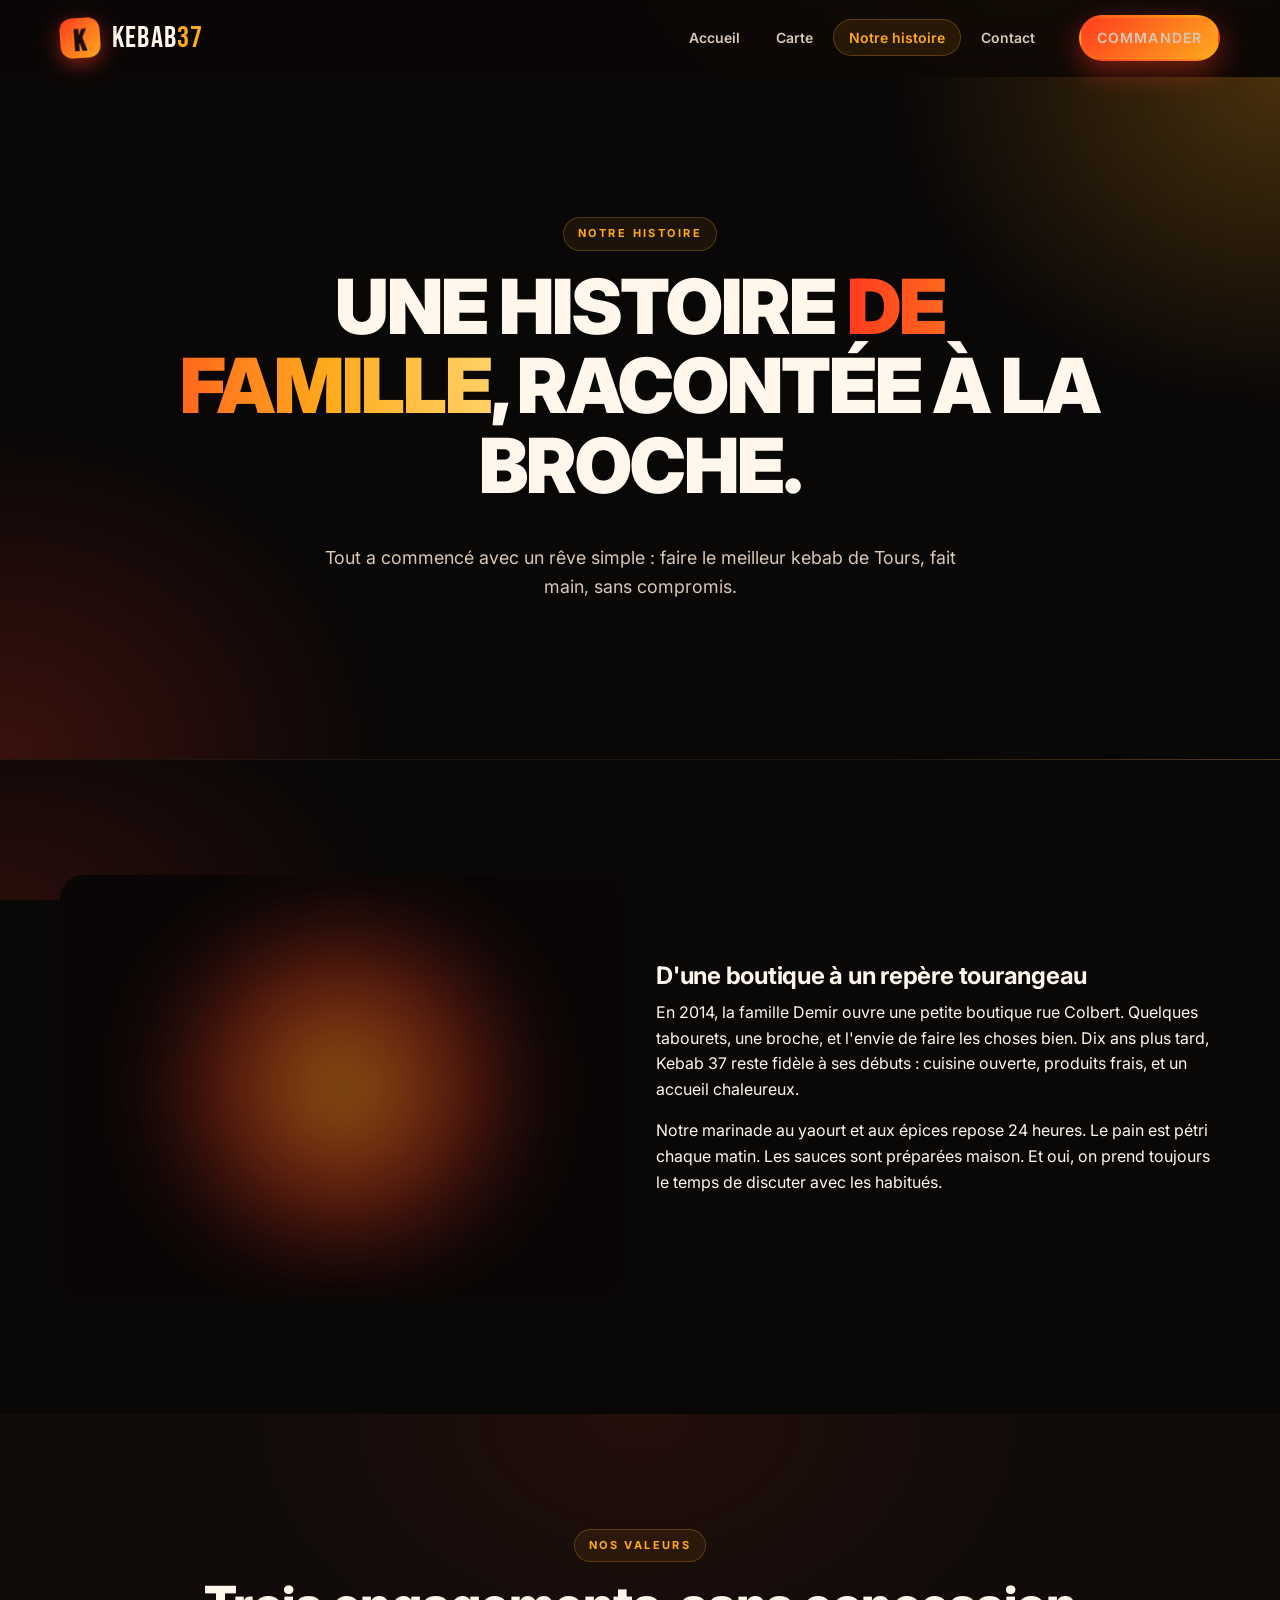
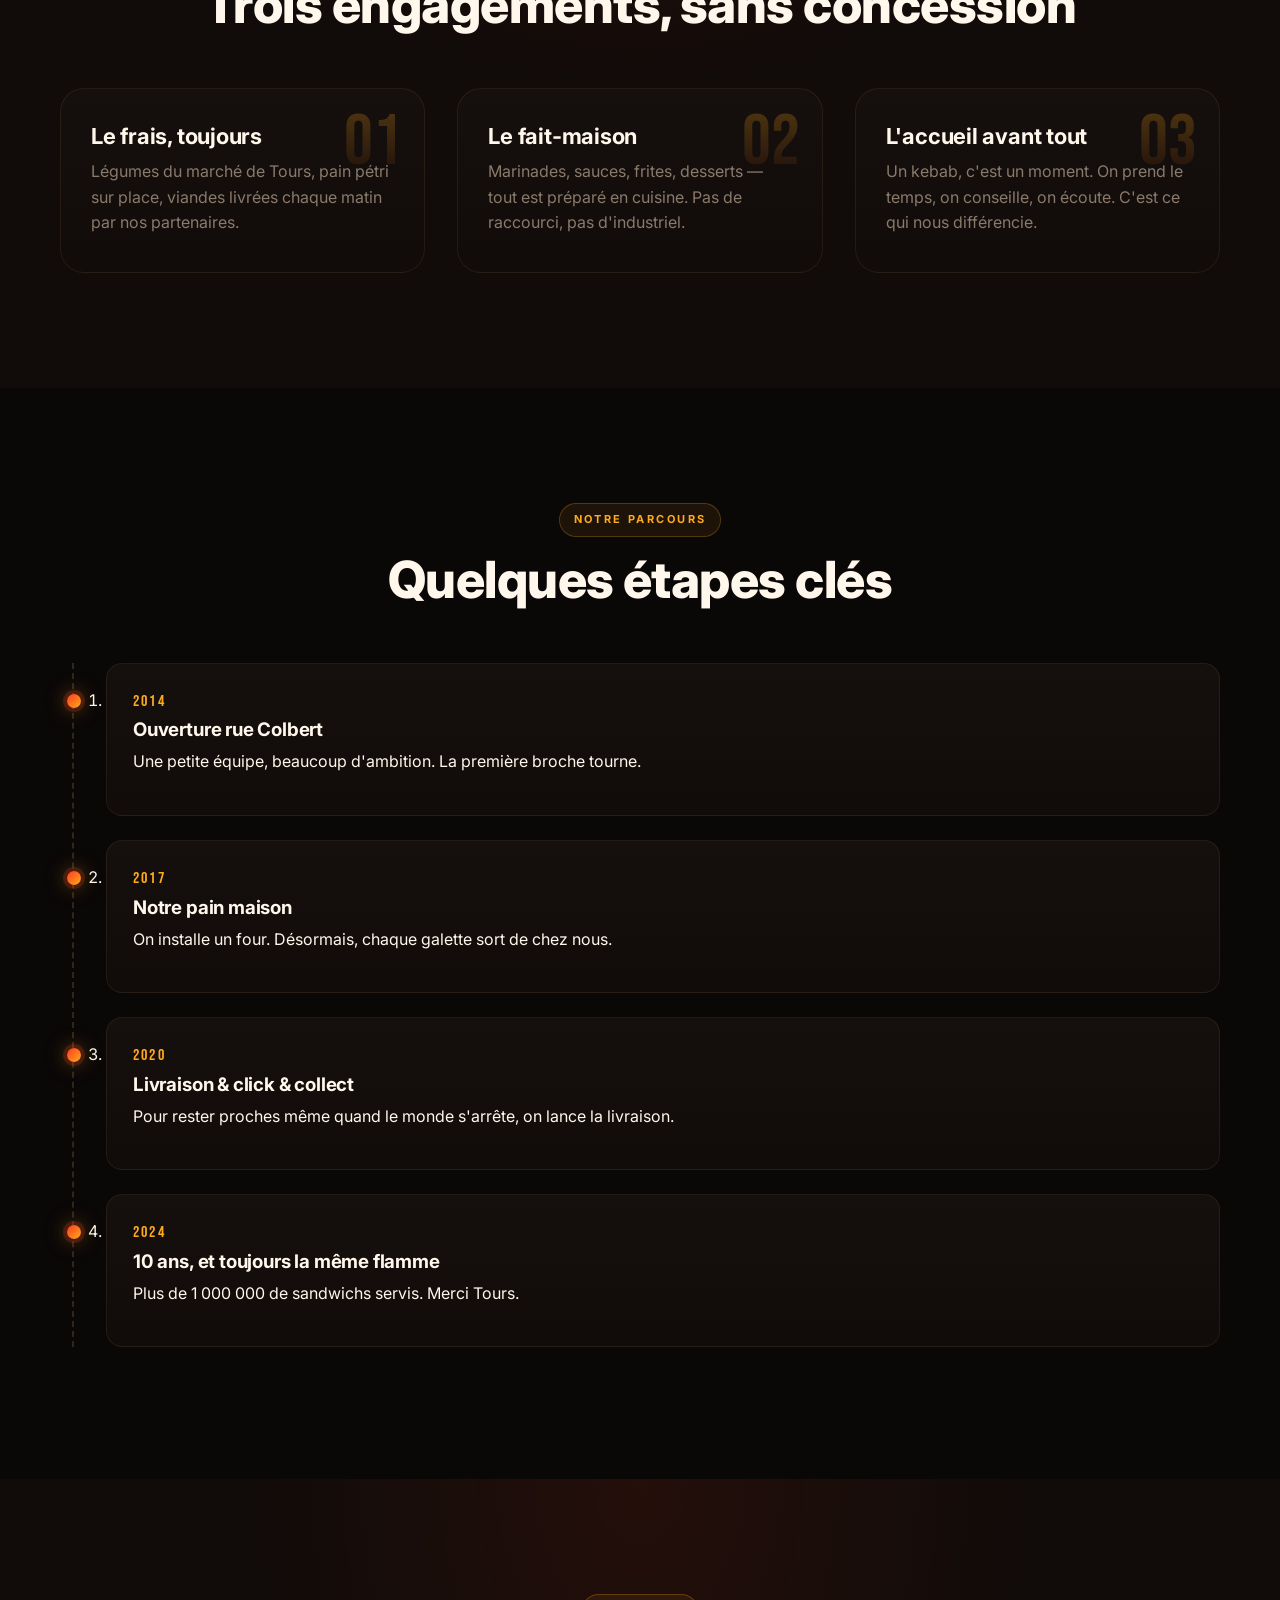
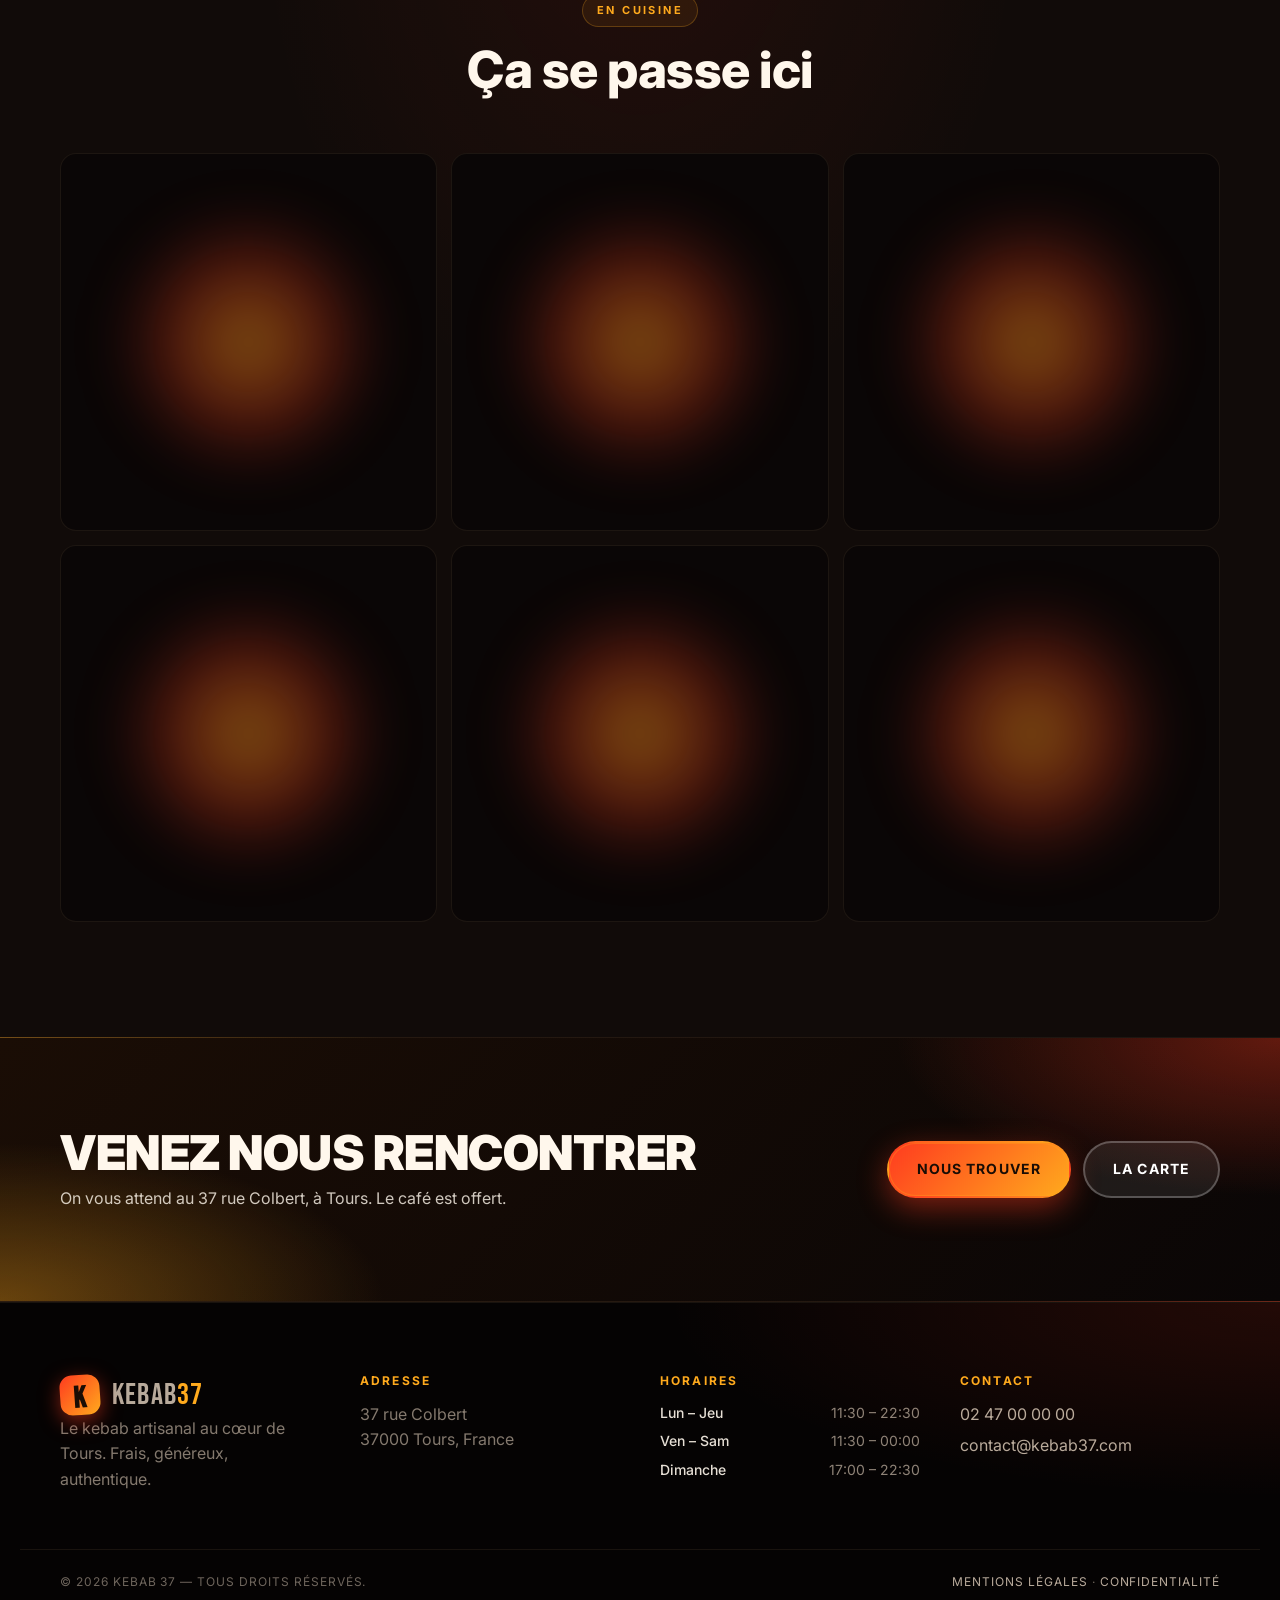
==== commit 77228e48: "feat: dark premium fast-food redesign with cut-out PNG slots - Rewrite styles.css: black background," ====
--- a/about.html
+++ b/about.html
@@ -3,82 +3,194 @@
 <head>
   <meta charset="UTF-8" />
   <meta name="viewport" content="width=device-width, initial-scale=1.0" />
-  <title>Notre histoire — L'Étoile Clermont</title>
-  <meta name="description" content="L'histoire de L'Étoile : une famille passionnée à Clermont-Ferrand, des recettes uniques, un produit premium." />
+  <title>Notre histoire — Kebab 37</title>
+  <meta name="description" content="L'histoire de Kebab 37 : une famille passionnée, des recettes traditionnelles, un produit français." />
   <link rel="preconnect" href="https://fonts.googleapis.com">
   <link rel="preconnect" href="https://fonts.gstatic.com" crossorigin>
-  <link href="https://fonts.googleapis.com/css2?family=Bebas+Neue&family=Caveat:wght@500&family=Inter:wght@400;500;600;700;800&family=Rubik:wght@400;500;600;700&display=swap" rel="stylesheet">
+  <link href="https://fonts.googleapis.com/css2?family=Bebas+Neue&family=Inter:wght@400;500;600;700;800&display=swap" rel="stylesheet">
   <link rel="stylesheet" href="assets/css/styles.css" />
 </head>
 <body>
   <a class="skip-link" href="#main">Aller au contenu</a>
-  <div class="top-bar"><div class="container"><div class="top-bar-info"><span><svg viewBox="0 0 24 24" fill="none" stroke="currentColor" stroke-width="2"><circle cx="12" cy="12" r="10"/><path d="M12 6v6l4 2"/></svg>7j/7 de 11h00 à 02h00</span><span><svg viewBox="0 0 24 24" fill="none" stroke="currentColor" stroke-width="2"><path d="M21 10c0 7-9 13-9 13s-9-6-9-13a9 9 0 0 1 18 0z"/><circle cx="12" cy="10" r="3"/></svg>63 Avenue de la République, 63000 Clermont-Ferrand</span></div><div class="top-bar-socials"><a href="#" aria-label="Instagram"><svg viewBox="0 0 24 24" fill="none" stroke="currentColor" stroke-width="1.8"><rect x="3" y="3" width="18" height="18" rx="5"/><circle cx="12" cy="12" r="4"/></svg></a><a href="#" aria-label="Facebook"><svg viewBox="0 0 24 24" fill="currentColor"><path d="M13 22v-8h3l1-4h-4V7.5C13 6.5 13.4 6 14.6 6H17V2.2C16.5 2.1 15.2 2 14 2c-3 0-5 1.8-5 5v3H6v4h3v8h4z"/></svg></a></div></div></div>
-  <header class="site-header" id="siteHeader"><div class="container nav-wrap"><a href="index.html" class="logo" aria-label="L'Étoile Clermont"><span class="logo-mark" aria-hidden="true"></span><span class="logo-text"><strong>L'Etoile</strong><small>Clermont</small></span></a><button class="nav-toggle" aria-label="Ouvrir le menu" aria-expanded="false" aria-controls="primaryNav"><span></span><span></span><span></span></button><nav id="primaryNav" class="primary-nav"><ul><li><a href="index.html">Accueil</a></li><li><a href="menu.html#tacos-signatures">Tacos</a></li><li><a href="menu.html#burgers">Burgers</a></li><li><a href="menu.html#bowls">Bowls</a></li><li><a href="menu.html#frites">Frites</a></li><li><a href="menu.html#desserts">Desserts</a></li><li><a href="menu.html#boissons">Boissons</a></li><li><a href="contact.html">Contact</a></li></ul><a class="btn btn-primary nav-cta" href="contact.html#commander">Commander</a></nav></div></header>
+
+  <header class="site-header" id="siteHeader">
+    <div class="container nav-wrap">
+      <a href="index.html" class="logo" aria-label="Kebab 37 - Accueil">
+        <span class="logo-mark">K</span>
+        <span class="logo-text">Kebab<span class="logo-num">37</span></span>
+      </a>
+      <button class="nav-toggle" aria-label="Ouvrir le menu" aria-expanded="false" aria-controls="primaryNav">
+        <span></span><span></span><span></span>
+      </button>
+      <nav id="primaryNav" class="primary-nav" aria-label="Menu principal">
+        <ul>
+          <li><a href="index.html">Accueil</a></li>
+          <li><a href="menu.html">Carte</a></li>
+          <li><a href="about.html" class="active">Notre histoire</a></li>
+          <li><a href="contact.html">Contact</a></li>
+        </ul>
+        <a class="btn btn-primary nav-cta" href="contact.html#commander">Commander</a>
+      </nav>
+    </div>
+  </header>
 
   <main id="main">
     <section class="page-hero">
       <div class="container">
-        <p class="eyebrow">Notre Histoire</p>
-        <h1>Une histoire <span class="accent">de famille</span>, racontée en tacos.</h1>
-        <p class="lead">Tout a commencé avec un rêve simple : faire le meilleur tacos de Clermont-Ferrand.</p>
+        <p class="eyebrow">Notre histoire</p>
+        <h1>Une histoire <span class="accent">de famille</span>, racontée à la broche.</h1>
+        <p class="lead">Tout a commencé avec un rêve simple : faire le meilleur kebab de Tours, fait main, sans compromis.</p>
       </div>
     </section>
 
     <section class="section">
       <div class="container grid grid-2 align-center">
         <div class="story-media" aria-hidden="true">
-          <div class="story-img tall" data-img="family"></div>
-          <div class="story-badge"><strong>10+</strong><span>années de passion</span></div>
+          <div class="story-img tall" data-img="family">
+            <img src="assets/img/story-family.png" alt="" onerror="this.style.display='none'" />
+          </div>
         </div>
         <div>
-          <h2>D'une boutique à un repère clermontois</h2>
-          <p>En 2012, une famille passionnée ouvre une petite boutique. Quelques tabourets, une plancha, et l'envie de faire les choses bien. Plus de dix ans après, L'Étoile reste fidèle à ses débuts : cuisine ouverte, produits frais, et un accueil chaleureux.</p>
-          <p>Notre marinade au yaourt et aux épices repose 24 heures. Le pain est pétri chaque matin. Les sauces sont préparées maison.</p>
+          <h2>D'une boutique à un repère tourangeau</h2>
+          <p>
+            En 2014, la famille Demir ouvre une petite boutique rue Colbert. Quelques tabourets, une broche,
+            et l'envie de faire les choses bien. Dix ans plus tard, Kebab 37 reste fidèle à ses débuts :
+            cuisine ouverte, produits frais, et un accueil chaleureux.
+          </p>
+          <p>
+            Notre marinade au yaourt et aux épices repose 24 heures. Le pain est pétri chaque matin.
+            Les sauces sont préparées maison. Et oui, on prend toujours le temps de discuter avec les habitués.
+          </p>
         </div>
       </div>
     </section>
 
+    <!-- VALUES -->
     <section class="section alt">
       <div class="container">
-        <header class="section-head"><p class="eyebrow">Nos Valeurs</p><h2>Trois engagements, sans concession</h2><div class="gold-line"></div></header>
+        <header class="section-head">
+          <p class="eyebrow">Nos valeurs</p>
+          <h2>Trois engagements, sans concession</h2>
+        </header>
         <div class="grid grid-3">
-          <article class="value-card"><div class="value-num">01</div><h3>Le frais, toujours</h3><p>Légumes du marché, pain pétri sur place, viandes livrées chaque matin.</p></article>
-          <article class="value-card"><div class="value-num">02</div><h3>Le fait-maison</h3><p>Marinades, sauces, frites, desserts — tout est préparé en cuisine.</p></article>
-          <article class="value-card"><div class="value-num">03</div><h3>L'accueil avant tout</h3><p>On prend le temps, on conseille, on écoute. C'est ce qui nous différencie.</p></article>
+          <article class="value-card">
+            <div class="value-num">01</div>
+            <h3>Le frais, toujours</h3>
+            <p>Légumes du marché de Tours, pain pétri sur place, viandes livrées chaque matin par nos partenaires.</p>
+          </article>
+          <article class="value-card">
+            <div class="value-num">02</div>
+            <h3>Le fait-maison</h3>
+            <p>Marinades, sauces, frites, desserts — tout est préparé en cuisine. Pas de raccourci, pas d'industriel.</p>
+          </article>
+          <article class="value-card">
+            <div class="value-num">03</div>
+            <h3>L'accueil avant tout</h3>
+            <p>Un kebab, c'est un moment. On prend le temps, on conseille, on écoute. C'est ce qui nous différencie.</p>
+          </article>
         </div>
       </div>
     </section>
 
+    <!-- TIMELINE -->
     <section class="section">
       <div class="container">
-        <header class="section-head"><p class="eyebrow">Notre Parcours</p><h2>Quelques étapes clés</h2><div class="gold-line"></div></header>
+        <header class="section-head">
+          <p class="eyebrow">Notre parcours</p>
+          <h2>Quelques étapes clés</h2>
+        </header>
         <ol class="timeline">
-          <li><span class="t-year">2012</span><h3>Ouverture</h3><p>La première plancha chauffe à Clermont-Ferrand.</p></li>
-          <li><span class="t-year">2015</span><h3>Pain maison</h3><p>On installe un four. Chaque galette sort de chez nous.</p></li>
-          <li><span class="t-year">2020</span><h3>Livraison</h3><p>On lance la livraison via Uber Eats et Deliveroo.</p></li>
-          <li><span class="t-year">2024</span><h3>+10 ans</h3><p>Plus de 1 000 000 de tacos servis. Merci Clermont.</p></li>
+          <li>
+            <span class="t-year">2014</span>
+            <h3>Ouverture rue Colbert</h3>
+            <p>Une petite équipe, beaucoup d'ambition. La première broche tourne.</p>
+          </li>
+          <li>
+            <span class="t-year">2017</span>
+            <h3>Notre pain maison</h3>
+            <p>On installe un four. Désormais, chaque galette sort de chez nous.</p>
+          </li>
+          <li>
+            <span class="t-year">2020</span>
+            <h3>Livraison & click & collect</h3>
+            <p>Pour rester proches même quand le monde s'arrête, on lance la livraison.</p>
+          </li>
+          <li>
+            <span class="t-year">2024</span>
+            <h3>10 ans, et toujours la même flamme</h3>
+            <p>Plus de 1 000 000 de sandwichs servis. Merci Tours.</p>
+          </li>
         </ol>
       </div>
     </section>
 
+    <!-- GALLERY -->
     <section class="section alt">
       <div class="container">
-        <header class="section-head"><p class="eyebrow">En Cuisine</p><h2>Ça se passe ici</h2><div class="gold-line"></div></header>
+        <header class="section-head">
+          <p class="eyebrow">En cuisine</p>
+          <h2>Ça se passe ici</h2>
+        </header>
         <div class="gallery">
-          <div class="gal-item" data-img="g1"></div>
-          <div class="gal-item" data-img="g2"></div>
-          <div class="gal-item" data-img="g3"></div>
-          <div class="gal-item" data-img="g4"></div>
-          <div class="gal-item" data-img="g5"></div>
-          <div class="gal-item" data-img="g6"></div>
+          <div class="gal-item" data-img="g1"><img src="assets/img/gallery-g1.png" alt="" onerror="this.style.display=&quot;none&quot;" /></div>
+          <div class="gal-item" data-img="g2"><img src="assets/img/gallery-g2.png" alt="" onerror="this.style.display=&quot;none&quot;" /></div>
+          <div class="gal-item" data-img="g3"><img src="assets/img/gallery-g3.png" alt="" onerror="this.style.display=&quot;none&quot;" /></div>
+          <div class="gal-item" data-img="g4"><img src="assets/img/gallery-g4.png" alt="" onerror="this.style.display=&quot;none&quot;" /></div>
+          <div class="gal-item" data-img="g5"><img src="assets/img/gallery-g5.png" alt="" onerror="this.style.display=&quot;none&quot;" /></div>
+          <div class="gal-item" data-img="g6"><img src="assets/img/gallery-g6.png" alt="" onerror="this.style.display=&quot;none&quot;" /></div>
         </div>
       </div>
     </section>
 
-    <section class="cta-band"><div class="container cta-inner"><div><h2>Venez nous rencontrer</h2><p>On vous attend 7j/7 à Clermont-Ferrand.</p></div><div class="cta-actions"><a class="btn btn-primary" href="contact.html">Nous trouver</a><a class="btn btn-ghost-light" href="menu.html">La carte</a></div></div></section>
+    <section class="cta-band">
+      <div class="container cta-inner">
+        <div>
+          <h2>Venez nous rencontrer</h2>
+          <p>On vous attend au 37 rue Colbert, à Tours. Le café est offert.</p>
+        </div>
+        <div class="cta-actions">
+          <a class="btn btn-primary" href="contact.html">Nous trouver</a>
+          <a class="btn btn-ghost-light" href="menu.html">La carte</a>
+        </div>
+      </div>
+    </section>
   </main>
 
-  <footer class="site-footer"><div class="container grid grid-4 footer-grid"><div><a href="index.html" class="logo"><span class="logo-mark" aria-hidden="true"></span><span class="logo-text"><strong>L'Etoile</strong><small>Clermont</small></span></a><p class="muted" style="margin-top:14px;">Le goût qui fait la différence.</p></div><div><h4>Adresse</h4><div class="footer-locs"><div class="footer-loc-item"><strong>Restaurant</strong><span>63 Av. de la République, 63000 Clermont-Ferrand</span></div></div></div><div><h4>Horaires</h4><ul class="hours"><li><span>Lun – Dim</span><span>11:00 – 02:00</span></li><li><span>Ouvert</span><span>7j / 7</span></li></ul></div><div><h4>Contact</h4><ul class="contact-list"><li><a href="tel:+33473905738">04 73 90 57 38</a></li><li><a href="mailto:contact@letoile-clermont.com">contact@letoile-clermont.com</a></li></ul><div class="socials"><a href="#" aria-label="Facebook"><svg viewBox="0 0 24 24" fill="currentColor"><path d="M13 22v-8h3l1-4h-4V7.5C13 6.5 13.4 6 14.6 6H17V2.2C16.5 2.1 15.2 2 14 2c-3 0-5 1.8-5 5v3H6v4h3v8h4z"/></svg></a><a href="#" aria-label="Instagram"><svg viewBox="0 0 24 24" fill="none" stroke="currentColor" stroke-width="1.8"><rect x="3" y="3" width="18" height="18" rx="5"/><circle cx="12" cy="12" r="4"/></svg></a><a href="#" aria-label="TikTok"><svg viewBox="0 0 24 24" fill="currentColor"><path d="M16 3v3.2c1 .9 2.4 1.5 4 1.6V11c-1.5 0-2.9-.4-4-1.1V15a6 6 0 1 1-6-6v3.1A3 3 0 1 0 13 15V3h3z"/></svg></a></div></div></div><div class="container footer-bottom"><p>© <span id="year"></span> L'Étoile Clermont — Tous droits réservés.</p><p><a href="#">Mentions légales</a> · <a href="#">Confidentialité</a></p></div></footer>
+  <footer class="site-footer">
+    <div class="container grid grid-4 footer-grid">
+      <div>
+        <a href="index.html" class="logo logo-light">
+          <span class="logo-mark">K</span>
+          <span class="logo-text">Kebab<span class="logo-num">37</span></span>
+        </a>
+        <p class="muted">Le kebab artisanal au cœur de Tours. Frais, généreux, authentique.</p>
+      </div>
+      <div>
+        <h4>Adresse</h4>
+        <p class="muted">37 rue Colbert<br/>37000 Tours, France</p>
+      </div>
+      <div>
+        <h4>Horaires</h4>
+        <ul class="hours">
+          <li><span>Lun – Jeu</span><span>11:30 – 22:30</span></li>
+          <li><span>Ven – Sam</span><span>11:30 – 00:00</span></li>
+          <li><span>Dimanche</span><span>17:00 – 22:30</span></li>
+        </ul>
+      </div>
+      <div>
+        <h4>Contact</h4>
+        <ul class="contact-list">
+          <li><a href="tel:+33247000000">02 47 00 00 00</a></li>
+          <li><a href="mailto:contact@kebab37.com">contact@kebab37.com</a></li>
+        </ul>
+      </div>
+    </div>
+    <div class="container footer-bottom">
+      <p>© <span id="year"></span> Kebab 37 — Tous droits réservés.</p>
+      <p><a href="#">Mentions légales</a> · <a href="#">Confidentialité</a></p>
+    </div>
+  </footer>
+
   <script src="assets/js/main.js"></script>
 </body>
 </html>
--- a/assets/css/styles.css
+++ b/assets/css/styles.css
@@ -1,77 +1,78 @@
 /* ============================================
-   L'Étoile Clermont — Premium Dark Luxury Theme
-   Inspired by Five Guys + premium street food
+   Kebab 37 — Premium Dark Stylesheet
+   Black background · dramatic red/orange glow
+   Built around cut-out PNG product photography
    ============================================ */
 
 /* ---------- Tokens ---------- */
 :root {
-  --c-gold: #ffbd26;
-  --c-gold-light: #ffe066;
-  --c-gold-dk: #d4a017;
-  --c-orange-glow: rgba(255, 140, 50, .5);
-
-  --c-bg: #0a0a0a;
-  --c-bg-2: #111111;
-  --c-bg-3: #1a1a1a;
-  --c-surface: rgba(255, 255, 255, .04);
-  --c-surface-2: rgba(255, 255, 255, .07);
-  --c-glass: rgba(255, 255, 255, .06);
-  --c-glass-border: rgba(255, 255, 255, .1);
-
-  --c-ink: #ffffff;
-  --c-ink-2: #e0e0e0;
-  --c-muted: #999999;
-  --c-line: rgba(255, 255, 255, .08);
-
-  --shadow-sm: 0 4px 14px rgba(0, 0, 0, .5);
-  --shadow-md: 0 14px 40px rgba(0, 0, 0, .6);
-  --shadow-lg: 0 30px 80px rgba(0, 0, 0, .7);
-  --shadow-gold: 0 8px 30px rgba(255, 189, 38, .3);
-  --shadow-glow: 0 0 40px rgba(255, 140, 50, .25);
+  --c-bg: #0a0707;           /* near-black */
+  --c-bg-2: #110b09;
+  --c-surface: #15100d;      /* card surface */
+  --c-surface-2: #1c1411;
+  --c-ink: #fff7ec;          /* warm white */
+  --c-ink-2: #d8c8b6;
+  --c-muted: #8a7a6c;
+  --c-line: rgba(255, 200, 140, 0.08);
+  --c-line-strong: rgba(255, 200, 140, 0.16);
+
+  --c-primary: #ff3b1f;      /* dramatic red */
+  --c-primary-dk: #c8240d;
+  --c-accent: #ffaa1d;       /* hot orange */
+  --c-accent-2: #ffd166;     /* gold highlight */
+  --c-accent-dk: #b46b00;
+
+  --glow-red: 0 0 80px 10px rgba(255, 59, 31, .55);
+  --glow-orange: 0 0 90px 10px rgba(255, 170, 29, .55);
+  --glow-mix: 0 0 100px 6px rgba(255, 90, 20, .55);
+
+  --shadow-sm: 0 6px 16px rgba(0, 0, 0, .5);
+  --shadow-md: 0 16px 40px rgba(0, 0, 0, .55);
+  --shadow-lg: 0 30px 80px rgba(0, 0, 0, .65);
 
   --radius-sm: 8px;
   --radius: 16px;
   --radius-lg: 24px;
-  --radius-xl: 32px;
   --radius-pill: 999px;
 
-  --max-w: 1320px;
-  --gutter: clamp(16px, 4vw, 48px);
-
-  --t-fast: 180ms ease;
-  --t-med: 320ms cubic-bezier(.2, .7, .3, 1);
-  --t-slow: 500ms cubic-bezier(.2, .7, .3, 1);
-
-  --font-display: "Bebas Neue", "Rubik", system-ui, sans-serif;
-  --font-body: "Inter", "Rubik", system-ui, -apple-system, sans-serif;
-  --font-script: "Caveat", "Dancing Script", cursive;
+  --max-w: 1240px;
+  --gutter: clamp(16px, 4vw, 40px);
+
+  --t-fast: 160ms ease;
+  --t-med: 320ms cubic-bezier(.2,.7,.3,1);
+
+  --font-display: "Bebas Neue", "Inter", system-ui, sans-serif;
+  --font-body: "Inter", system-ui, -apple-system, "Segoe UI", Roboto, sans-serif;
 }
 
 /* ---------- Reset ---------- */
 *, *::before, *::after { box-sizing: border-box; }
-html { scroll-behavior: smooth; -webkit-text-size-adjust: 100%; }
+html { scroll-behavior: smooth; -webkit-text-size-adjust: 100%; background: var(--c-bg); }
 body {
   margin: 0;
   font-family: var(--font-body);
   color: var(--c-ink);
-  background: var(--c-bg);
+  background:
+    radial-gradient(60% 50% at 80% -10%, rgba(255, 170, 29, .14), transparent 60%),
+    radial-gradient(50% 40% at 0% 100%, rgba(255, 59, 31, .12), transparent 60%),
+    var(--c-bg);
+  background-attachment: fixed;
   line-height: 1.6;
   -webkit-font-smoothing: antialiased;
   text-rendering: optimizeLegibility;
-  overflow-x: hidden;
 }
 img, svg { max-width: 100%; display: block; }
 a { color: inherit; text-decoration: none; }
 button { font: inherit; cursor: pointer; border: 0; background: none; color: inherit; }
-ul, ol { list-style: none; padding: 0; margin: 0; }
-h1, h2, h3, h4 { margin: 0 0 .5em; line-height: 1.1; }
+ul { list-style: none; padding: 0; margin: 0; }
+h1, h2, h3, h4 { margin: 0 0 .5em; line-height: 1.05; letter-spacing: -.01em; color: var(--c-ink); }
 p { margin: 0 0 1em; }
+
+::selection { background: var(--c-primary); color: #fff; }
 
 .skip-link {
   position: absolute; left: -9999px; top: 0;
-  background: var(--c-gold); color: #000;
-  padding: 12px 16px; z-index: 9999; border-radius: 0 0 8px 0;
-  font-weight: 700;
+  background: var(--c-primary); color: #fff; padding: 12px 16px; z-index: 999; border-radius: 0 0 8px 0;
 }
 .skip-link:focus { left: 0; }
 
@@ -82,15 +83,14 @@
   padding-inline: var(--gutter);
 }
 .section { padding-block: clamp(64px, 9vw, 120px); position: relative; }
+.section.alt {
+  background:
+    radial-gradient(50% 80% at 50% 0%, rgba(255, 59, 31, .08), transparent 60%),
+    var(--c-bg-2);
+}
 .section-head { text-align: center; margin-bottom: 56px; }
-.section-head h2 {
-  font-family: var(--font-display);
-  font-size: clamp(36px, 5vw, 60px);
-  letter-spacing: .03em;
-  text-transform: uppercase;
-  color: var(--c-ink);
-}
-.section-sub { color: var(--c-muted); max-width: 60ch; margin-inline: auto; font-size: 16px; }
+.section-head h2 { font-size: clamp(34px, 4vw, 56px); font-weight: 800; }
+.section-sub { color: var(--c-ink-2); max-width: 60ch; margin-inline: auto; }
 .center { text-align: center; }
 .mt-32 { margin-top: 32px; }
 .muted { color: var(--c-muted); }
@@ -99,231 +99,153 @@
 .grid-2 { grid-template-columns: 1fr; }
 .grid-3 { grid-template-columns: 1fr; }
 .grid-4 { grid-template-columns: 1fr; }
-.grid-6 { grid-template-columns: 1fr; }
-@media (min-width: 600px) {
+@media (min-width: 720px) {
   .grid-2 { grid-template-columns: repeat(2, 1fr); }
   .grid-3 { grid-template-columns: repeat(2, 1fr); }
   .grid-4 { grid-template-columns: repeat(2, 1fr); }
-  .grid-6 { grid-template-columns: repeat(2, 1fr); }
-}
-@media (min-width: 900px) {
+}
+@media (min-width: 1000px) {
   .grid-3 { grid-template-columns: repeat(3, 1fr); }
   .grid-4 { grid-template-columns: repeat(4, 1fr); }
-  .grid-6 { grid-template-columns: repeat(3, 1fr); }
 }
 .align-center { align-items: center; }
 
-/* ---------- Gold line decorator ---------- */
-.gold-line {
-  width: 60px; height: 3px;
-  background: var(--c-gold);
-  border-radius: 2px;
-  margin: 12px auto 0;
-}
-
-/* ---------- Eyebrow ---------- */
+/* ---------- Eyebrow / Headings ---------- */
 .eyebrow {
   display: inline-block;
   text-transform: uppercase;
-  letter-spacing: .25em;
+  letter-spacing: .22em;
   font-weight: 700;
-  font-size: 12px;
-  color: var(--c-gold);
-  margin-bottom: 10px;
-}
-.accent { color: var(--c-gold); }
-
+  font-size: 11px;
+  color: var(--c-accent);
+  margin-bottom: 16px;
+  padding: 7px 14px;
+  background: rgba(255, 170, 29, .08);
+  border: 1px solid rgba(255, 170, 29, .25);
+  border-radius: var(--radius-pill);
+}
+.accent {
+  background: linear-gradient(90deg, #ff3b1f 0%, #ffaa1d 60%, #ffd166 100%);
+  -webkit-background-clip: text;
+  background-clip: text;
+  color: transparent;
+}
 
 /* ---------- Buttons ---------- */
 .btn {
   display: inline-flex;
   align-items: center;
   gap: 10px;
-  padding: 15px 30px;
+  padding: 15px 28px;
   border-radius: var(--radius-pill);
   font-weight: 700;
   font-size: 14px;
+  text-transform: uppercase;
   letter-spacing: .08em;
-  text-transform: uppercase;
-  transition: transform var(--t-fast), background var(--t-fast),
-              box-shadow var(--t-fast), color var(--t-fast), border-color var(--t-fast);
+  transition: transform var(--t-fast), background var(--t-fast), box-shadow var(--t-fast), color var(--t-fast), border-color var(--t-fast);
   white-space: nowrap;
   border: 2px solid transparent;
-}
-.btn:hover { transform: translateY(-2px); }
-.btn:active { transform: translateY(0); }
-
+  position: relative;
+}
+.btn:active { transform: translateY(1px); }
 .btn-primary {
-  background: var(--c-gold);
-  color: #000;
-  box-shadow: var(--shadow-gold);
-}
-.btn-primary:hover { background: var(--c-gold-light); box-shadow: 0 12px 40px rgba(255, 189, 38, .5); }
-
+  background: linear-gradient(135deg, #ff3b1f 0%, #ffaa1d 100%);
+  color: #1a0d05;
+  box-shadow: 0 10px 30px rgba(255, 59, 31, .45), 0 0 0 1px rgba(255, 170, 29, .3) inset;
+}
+.btn-primary:hover {
+  filter: brightness(1.08);
+  box-shadow: 0 14px 40px rgba(255, 59, 31, .65), 0 0 0 1px rgba(255, 215, 130, .5) inset;
+  transform: translateY(-1px);
+}
 .btn-outline {
-  border-color: #fff;
-  color: #fff;
-  background: transparent;
-}
-.btn-outline:hover { background: #fff; color: #000; }
-
+  border-color: rgba(255, 170, 29, .5);
+  color: var(--c-ink);
+}
+.btn-outline:hover { background: rgba(255, 170, 29, .12); border-color: var(--c-accent); color: var(--c-accent); }
 .btn-ghost {
   background: rgba(255, 255, 255, .06);
   color: var(--c-ink);
-  border-color: var(--c-glass-border);
+  border-color: rgba(255, 255, 255, .1);
 }
 .btn-ghost:hover { background: rgba(255, 255, 255, .12); }
-
 .btn-ghost-light {
-  background: rgba(255, 255, 255, .1);
+  background: rgba(255,255,255,.08);
   color: #fff;
-  border-color: rgba(255, 255, 255, .3);
-}
-.btn-ghost-light:hover { background: rgba(255, 255, 255, .2); }
-
-/* ---------- Top Bar ---------- */
-.top-bar {
-  background: rgba(0, 0, 0, .7);
-  backdrop-filter: blur(8px);
-  -webkit-backdrop-filter: blur(8px);
-  border-bottom: 1px solid var(--c-line);
-  padding: 8px 0;
-  font-size: 13px;
-  color: var(--c-muted);
-}
-.top-bar .container {
-  display: flex;
-  align-items: center;
-  justify-content: space-between;
-  gap: 16px;
-  flex-wrap: wrap;
-}
-.top-bar-info {
-  display: flex;
-  align-items: center;
-  gap: 24px;
-  flex-wrap: wrap;
-}
-.top-bar-info span { display: inline-flex; align-items: center; gap: 6px; }
-.top-bar-info svg { width: 14px; height: 14px; color: var(--c-gold); flex-shrink: 0; }
-.top-bar-socials {
-  display: flex;
-  gap: 12px;
-}
-.top-bar-socials a {
-  display: grid; place-items: center;
-  width: 28px; height: 28px;
-  border-radius: 50%;
-  background: rgba(255, 255, 255, .06);
-  color: #fff;
-  transition: background var(--t-fast), color var(--t-fast);
-}
-.top-bar-socials a:hover { background: var(--c-gold); color: #000; }
-.top-bar-socials svg { width: 14px; height: 14px; }
-
-@media (max-width: 600px) {
-  .top-bar { display: none; }
-}
-
-/* ---------- Header / Navbar ---------- */
+  border-color: rgba(255,255,255,.25);
+}
+.btn-ghost-light:hover { background: rgba(255,255,255,.18); }
+
+/* ---------- Header / Nav ---------- */
 .site-header {
   position: sticky;
   top: 0;
-  z-index: 100;
-  background: rgba(10, 10, 10, .9);
-  backdrop-filter: saturate(150%) blur(14px);
-  -webkit-backdrop-filter: saturate(150%) blur(14px);
-  border-bottom: 1px solid var(--c-line);
-  transition: box-shadow var(--t-fast), background var(--t-fast);
+  z-index: 50;
+  backdrop-filter: saturate(140%) blur(14px);
+  -webkit-backdrop-filter: saturate(140%) blur(14px);
+  background: rgba(10, 7, 7, .7);
+  border-bottom: 1px solid transparent;
+  transition: border-color var(--t-fast), background var(--t-fast), box-shadow var(--t-fast);
 }
 .site-header.scrolled {
-  box-shadow: 0 4px 30px rgba(0, 0, 0, .6);
-  background: rgba(10, 10, 10, .97);
+  border-color: var(--c-line);
+  background: rgba(10, 7, 7, .92);
+  box-shadow: 0 6px 20px rgba(0, 0, 0, .5);
 }
 .nav-wrap {
   display: flex;
   align-items: center;
   justify-content: space-between;
-  height: 80px;
+  height: 76px;
   gap: 24px;
 }
-
-/* Star Logo */
 .logo {
   display: inline-flex;
   align-items: center;
   gap: 12px;
-  text-decoration: none;
+  font-family: var(--font-display);
+  font-size: 30px;
+  letter-spacing: .04em;
+  color: var(--c-ink);
 }
 .logo-mark {
-  position: relative;
   display: inline-grid;
   place-items: center;
-  width: 48px; height: 48px;
-  background: var(--c-gold);
-  border-radius: 50%;
-  box-shadow: 0 4px 20px rgba(255, 189, 38, .4);
-  flex-shrink: 0;
-}
-.logo-mark::before {
-  content: "★";
-  font-size: 28px;
-  line-height: 1;
-  color: #000;
-}
-.logo-text {
-  display: flex;
-  flex-direction: column;
-  line-height: 1;
-}
-.logo-text strong {
-  font-family: var(--font-display);
-  font-size: 22px;
-  letter-spacing: .1em;
-  color: #fff;
-  text-transform: uppercase;
-}
-.logo-text small {
-  font-family: var(--font-display);
-  font-size: 11px;
-  letter-spacing: .3em;
-  text-transform: uppercase;
-  color: var(--c-gold);
-  margin-top: 2px;
-}
+  width: 40px; height: 40px;
+  background: linear-gradient(135deg, #ff3b1f, #ffaa1d);
+  color: #1a0d05;
+  border-radius: 12px;
+  font-weight: 800;
+  box-shadow: 0 6px 20px rgba(255, 59, 31, .5);
+  transform: rotate(-4deg);
+}
+.logo-text { line-height: 1; }
+.logo-num { color: var(--c-accent); }
+.logo-light .logo-num { color: var(--c-accent); }
 
 .primary-nav {
   display: flex;
   align-items: center;
-  gap: 8px;
+  gap: 28px;
 }
 .primary-nav ul {
   display: flex;
-  gap: 0;
+  gap: 4px;
 }
 .primary-nav a {
   position: relative;
   padding: 10px 16px;
   font-weight: 600;
-  font-size: 13px;
-  letter-spacing: .06em;
-  text-transform: uppercase;
+  font-size: 14px;
+  border-radius: var(--radius-pill);
   color: var(--c-ink-2);
-  transition: color var(--t-fast);
-}
-.primary-nav a:hover { color: var(--c-gold); }
-.primary-nav a.active { color: var(--c-gold); }
-.primary-nav a.active::after {
-  content: "";
-  position: absolute;
-  bottom: 4px;
-  left: 16px; right: 16px;
-  height: 2px;
-  background: var(--c-gold);
-  border-radius: 1px;
-}
-.nav-cta {
-  margin-left: 16px;
+  transition: color var(--t-fast), background var(--t-fast);
+}
+.primary-nav a:hover { color: var(--c-ink); background: rgba(255, 255, 255, .05); }
+.primary-nav a.active {
+  color: var(--c-accent);
+  background: rgba(255, 170, 29, .1);
+  box-shadow: 0 0 0 1px rgba(255, 170, 29, .25) inset;
 }
 
 .nav-toggle {
@@ -331,14 +253,14 @@
   width: 44px; height: 44px;
   border-radius: 10px;
   position: relative;
-  background: rgba(255, 255, 255, .06);
 }
 .nav-toggle span {
   display: block;
   position: absolute;
   left: 12px;
-  width: 20px; height: 2px;
-  background: var(--c-gold);
+  width: 20px;
+  height: 2px;
+  background: var(--c-ink);
   border-radius: 2px;
   transition: transform var(--t-fast), opacity var(--t-fast), top var(--t-fast);
 }
@@ -349,623 +271,554 @@
 .nav-toggle[aria-expanded="true"] span:nth-child(2) { opacity: 0; }
 .nav-toggle[aria-expanded="true"] span:nth-child(3) { top: 21px; transform: rotate(-45deg); }
 
-@media (max-width: 1024px) {
+@media (max-width: 920px) {
   .nav-toggle { display: block; }
   .primary-nav {
     position: fixed;
-    inset: 80px 0 auto 0;
-    background: var(--c-bg-2);
+    inset: 76px 0 auto 0;
+    background: var(--c-bg);
     flex-direction: column;
     align-items: stretch;
-    gap: 8px;
+    gap: 16px;
     padding: 24px var(--gutter) 32px;
     border-bottom: 1px solid var(--c-line);
     transform: translateY(-12px);
     opacity: 0;
     pointer-events: none;
     transition: transform var(--t-med), opacity var(--t-med);
-    box-shadow: var(--shadow-lg);
+    box-shadow: var(--shadow-md);
   }
   .primary-nav.open {
     transform: translateY(0);
     opacity: 1;
     pointer-events: auto;
   }
-  .primary-nav ul { flex-direction: column; }
+  .primary-nav ul { flex-direction: column; gap: 4px; }
   .primary-nav a { display: block; padding: 14px 16px; border-radius: var(--radius); }
-  .primary-nav a.active::after { display: none; }
-  .nav-cta { align-self: flex-start; margin-left: 0; margin-top: 8px; }
-}
-
-
-/* ---------- Hero Section ---------- */
+  .nav-cta { align-self: flex-start; }
+}
+
+/* ---------- Hero ---------- */
 .hero {
   position: relative;
+  overflow: hidden;
+  isolation: isolate;
   min-height: 90vh;
   display: flex;
   align-items: center;
-  overflow: hidden;
-  padding-block: clamp(60px, 8vw, 100px);
 }
 .hero-bg {
   position: absolute;
   inset: 0;
-  z-index: 0;
+  z-index: -2;
   background:
-    radial-gradient(ellipse 60% 50% at 70% 50%, rgba(255, 140, 50, .12), transparent 60%),
-    radial-gradient(ellipse 40% 60% at 20% 80%, rgba(255, 189, 38, .08), transparent 50%),
-    linear-gradient(180deg, #0a0a0a 0%, #111 50%, #0a0a0a 100%);
-}
+    radial-gradient(40% 60% at 75% 50%, rgba(255, 59, 31, .55), transparent 60%),
+    radial-gradient(50% 60% at 80% 30%, rgba(255, 170, 29, .35), transparent 65%),
+    radial-gradient(35% 50% at 20% 80%, rgba(255, 90, 20, .25), transparent 60%),
+    var(--c-bg);
+}
+/* subtle film grain */
 .hero-bg::after {
   content: "";
   position: absolute;
   inset: 0;
-  background-image: radial-gradient(circle at 1px 1px, rgba(255, 255, 255, .03) 1px, transparent 0);
-  background-size: 40px 40px;
+  background-image:
+    radial-gradient(circle at 1px 1px, rgba(255, 200, 140, .04) 1px, transparent 0);
+  background-size: 4px 4px;
+  opacity: .8;
 }
 .hero-inner {
-  position: relative;
-  z-index: 1;
   display: grid;
   grid-template-columns: 1fr;
-  gap: 48px;
+  gap: clamp(40px, 6vw, 80px);
   align-items: center;
+  padding-block: clamp(80px, 12vw, 140px);
   width: 100%;
 }
-@media (min-width: 900px) {
-  .hero-inner { grid-template-columns: 1fr 1fr; gap: 60px; }
-}
-
-/* Hero left - text */
-.hero-text .script-text {
-  font-family: var(--font-script);
-  font-size: clamp(22px, 3vw, 32px);
-  color: var(--c-gold);
-  margin-bottom: 8px;
-  display: block;
-}
-.hero-text h1 {
-  font-family: var(--font-display);
-  font-size: clamp(52px, 9vw, 100px);
-  text-transform: uppercase;
-  letter-spacing: .02em;
-  line-height: .95;
-  margin-bottom: 20px;
-}
-.hero-text h1 .white { color: #fff; }
-.hero-text h1 .gold { color: var(--c-gold); display: block; }
-.hero-text .lead {
-  font-size: clamp(15px, 1.5vw, 18px);
+@media (min-width: 1000px) {
+  .hero-inner { grid-template-columns: 1.05fr 1fr; }
+}
+.hero-copy { max-width: 640px; }
+.hero h1 {
+  font-size: clamp(44px, 7.5vw, 92px);
+  font-weight: 900;
+  letter-spacing: -.025em;
+  line-height: .98;
+  margin-top: 8px;
+  text-transform: uppercase;
+  color: var(--c-ink);
+  text-shadow: 0 4px 30px rgba(0, 0, 0, .6);
+}
+.hero .lead {
+  font-size: clamp(16px, 1.6vw, 19px);
   color: var(--c-ink-2);
-  max-width: 50ch;
-  margin-bottom: 32px;
-  line-height: 1.7;
+  max-width: 56ch;
+  margin-top: 22px;
 }
 .hero-cta {
   display: flex;
   flex-wrap: wrap;
   gap: 14px;
-  margin-bottom: 40px;
-}
-.hero-reviews {
-  display: flex;
-  align-items: center;
+  margin-top: 36px;
+}
+.hero-meta {
+  display: grid;
+  grid-template-columns: repeat(3, minmax(0, 1fr));
   gap: 14px;
-}
-.hero-avatars {
-  display: flex;
-}
-.hero-avatars span {
-  width: 36px; height: 36px;
+  margin-top: 56px;
+  max-width: 640px;
+}
+.hero-meta li {
+  display: flex;
+  flex-direction: column;
+  gap: 2px;
+  padding: 18px 20px;
+  background: rgba(255, 255, 255, .03);
+  border: 1px solid var(--c-line-strong);
+  border-radius: var(--radius);
+  backdrop-filter: blur(10px);
+}
+.hero-meta strong {
+  font-family: var(--font-display);
+  font-size: 30px;
+  letter-spacing: .03em;
+  color: var(--c-accent);
+}
+.hero-meta span { color: var(--c-muted); font-size: 12px; text-transform: uppercase; letter-spacing: .1em; }
+
+/* Hero PNG product (cut-out) */
+.hero-visual {
+  position: relative;
+  aspect-ratio: 1 / 1;
+  max-width: 620px;
+  margin-inline: auto;
+  width: 100%;
+}
+.hero-visual::before {
+  /* big red/orange glow behind the product */
+  content: "";
+  position: absolute;
+  inset: 8%;
   border-radius: 50%;
-  background: linear-gradient(135deg, var(--c-gold), #ff8c32);
-  border: 2px solid var(--c-bg);
-  margin-right: -10px;
+  background:
+    radial-gradient(circle, rgba(255, 170, 29, .8) 0%, rgba(255, 59, 31, .55) 35%, transparent 70%);
+  filter: blur(40px);
+  z-index: 0;
+  animation: pulseGlow 5s ease-in-out infinite;
+}
+.hero-visual img {
+  position: relative;
+  z-index: 1;
+  width: 100%;
+  height: 100%;
+  object-fit: contain;
+  filter: drop-shadow(0 30px 50px rgba(0, 0, 0, .65)) drop-shadow(0 0 30px rgba(255, 90, 20, .4));
+  animation: floaty 6s ease-in-out infinite;
+}
+@keyframes floaty {
+  0%, 100% { transform: translateY(0) rotate(0deg); }
+  50% { transform: translateY(-14px) rotate(-1deg); }
+}
+@keyframes pulseGlow {
+  0%, 100% { opacity: .85; transform: scale(1); }
+  50% { opacity: 1; transform: scale(1.05); }
+}
+
+@media (max-width: 720px) {
+  .hero-meta { grid-template-columns: 1fr 1fr; }
+  .hero-meta li:last-child { grid-column: span 2; }
+}
+
+/* ---------- Page hero (subpages) ---------- */
+.page-hero {
+  position: relative;
+  padding-block: clamp(80px, 11vw, 140px);
+  background:
+    radial-gradient(50% 80% at 100% 0%, rgba(255, 170, 29, .25), transparent 60%),
+    radial-gradient(50% 80% at 0% 100%, rgba(255, 59, 31, .2), transparent 60%),
+    var(--c-bg);
+  border-bottom: 1px solid var(--c-line);
+  text-align: center;
+  overflow: hidden;
+}
+.page-hero h1 {
+  font-size: clamp(40px, 6vw, 76px);
+  font-weight: 900;
+  letter-spacing: -.025em;
+  text-transform: uppercase;
+  max-width: 18ch;
+  margin-inline: auto;
+}
+.page-hero .lead {
+  color: var(--c-ink-2);
+  max-width: 60ch;
+  margin-inline: auto;
+  font-size: clamp(15px, 1.4vw, 18px);
+}
+
+/* ---------- Features ---------- */
+.feature-card {
+  background: linear-gradient(180deg, var(--c-surface) 0%, var(--c-bg-2) 100%);
+  border: 1px solid var(--c-line);
+  border-radius: var(--radius-lg);
+  padding: 32px 28px;
+  transition: transform var(--t-med), box-shadow var(--t-med), border-color var(--t-med);
+  position: relative;
+  overflow: hidden;
+}
+.feature-card::before {
+  content: "";
+  position: absolute;
+  top: -40%; right: -30%;
+  width: 220px; height: 220px;
+  background: radial-gradient(circle, rgba(255, 170, 29, .25), transparent 70%);
+  filter: blur(30px);
+  opacity: 0;
+  transition: opacity var(--t-med);
+}
+.feature-card:hover {
+  transform: translateY(-6px);
+  border-color: rgba(255, 170, 29, .35);
+  box-shadow: 0 30px 60px rgba(0, 0, 0, .5), 0 0 0 1px rgba(255, 170, 29, .1) inset;
+}
+.feature-card:hover::before { opacity: 1; }
+.icon-wrap {
+  width: 56px; height: 56px;
+  display: grid; place-items: center;
+  background: linear-gradient(135deg, rgba(255, 59, 31, .2), rgba(255, 170, 29, .15));
+  color: var(--c-accent);
+  border: 1px solid rgba(255, 170, 29, .25);
+  border-radius: 14px;
+  margin-bottom: 20px;
+  position: relative;
+  z-index: 1;
+}
+.icon-wrap svg { width: 26px; height: 26px; }
+.feature-card h3 { font-size: 20px; }
+.feature-card p { color: var(--c-muted); margin: 0; position: relative; z-index: 1; }
+
+/* ---------- Menu cards (cut-out PNG style) ---------- */
+.menu-grid { gap: 28px; }
+.dish-card {
+  background:
+    radial-gradient(80% 70% at 50% 30%, rgba(255, 90, 20, .12), transparent 60%),
+    linear-gradient(180deg, var(--c-surface) 0%, #0d0807 100%);
+  border: 1px solid var(--c-line);
+  border-radius: var(--radius-lg);
+  overflow: hidden;
+  transition: transform var(--t-med), box-shadow var(--t-med), border-color var(--t-med);
+  display: flex;
+  flex-direction: column;
+  position: relative;
+}
+.dish-card:hover {
+  transform: translateY(-6px);
+  box-shadow: 0 30px 70px rgba(0, 0, 0, .6), 0 0 0 1px rgba(255, 170, 29, .25) inset;
+  border-color: transparent;
+}
+.dish-card.horizontal { flex-direction: row; align-items: stretch; }
+.dish-card.horizontal .dish-img { flex: 0 0 42%; min-height: 200px; }
+.dish-card.mini { padding: 0; }
+.dish-card.mini .dish-body { padding: 24px; }
+
+.dish-img {
+  aspect-ratio: 1 / 1;
+  position: relative;
+  overflow: hidden;
+  background: #0a0606;
   display: grid;
   place-items: center;
-  font-size: 14px;
-  font-weight: 700;
-  color: #000;
-}
-.hero-reviews .stars { color: var(--c-gold); font-size: 16px; letter-spacing: 2px; }
-.hero-reviews .review-text { font-size: 13px; color: var(--c-muted); }
-
-/* Hero right - food visual */
-.hero-visual {
-  position: relative;
-  display: flex;
+  isolation: isolate;
+}
+/* glow halo behind the PNG */
+.dish-img::before {
+  content: "";
+  position: absolute;
+  inset: 18%;
+  border-radius: 50%;
+  background:
+    radial-gradient(circle, rgba(255, 170, 29, .65) 0%, rgba(255, 59, 31, .45) 35%, transparent 70%);
+  filter: blur(28px);
+  z-index: 0;
+  transition: transform var(--t-med), opacity var(--t-med);
+}
+.dish-card:hover .dish-img::before { transform: scale(1.1); opacity: 1; }
+/* spotlight floor */
+.dish-img::after {
+  content: "";
+  position: absolute;
+  left: 10%; right: 10%;
+  bottom: 6%;
+  height: 14px;
+  background: radial-gradient(50% 100% at 50% 50%, rgba(255, 90, 20, .55), transparent 70%);
+  filter: blur(6px);
+  z-index: 0;
+}
+/* the actual cut-out PNG */
+.dish-img img {
+  position: relative;
+  z-index: 2;
+  width: 88%;
+  height: 88%;
+  object-fit: contain;
+  filter: drop-shadow(0 20px 30px rgba(0, 0, 0, .7)) drop-shadow(0 0 20px rgba(255, 90, 20, .35));
+  transition: transform var(--t-med);
+}
+.dish-card:hover .dish-img img { transform: scale(1.04) translateY(-4px); }
+
+/* Fallback gradient when there's no <img> inside .dish-img */
+.dish-img:not(:has(img)) {
+  background:
+    radial-gradient(60% 60% at 50% 50%, rgba(255, 170, 29, .35), transparent 70%),
+    linear-gradient(135deg, #2a1410 0%, #0a0606 100%);
+}
+.dish-img[data-img="durum"]:not(:has(img))   { background: radial-gradient(60% 60% at 50% 50%, rgba(255, 170, 29, .4), transparent 70%), linear-gradient(135deg, #3a1810, #0a0606); }
+.dish-img[data-img="grill"]:not(:has(img))   { background: radial-gradient(60% 60% at 50% 50%, rgba(255, 59, 31, .5), transparent 70%), linear-gradient(135deg, #4a0d0a, #0a0606); }
+
+.dish-body {
+  padding: 24px 26px 28px;
+  flex: 1;
+  display: flex;
+  flex-direction: column;
+}
+.dish-head {
+  display: flex;
+  justify-content: space-between;
+  gap: 14px;
+  align-items: baseline;
+  margin-bottom: 8px;
+}
+.dish-head h3 {
+  font-size: 20px;
+  margin: 0;
+  display: inline-flex;
   align-items: center;
-  justify-content: center;
-  min-height: 400px;
-}
-.hero-food-main {
-  width: 100%;
-  max-width: 480px;
-  aspect-ratio: 1/1;
-  border-radius: 50%;
-  background: radial-gradient(circle, rgba(255, 140, 50, .2), transparent 70%);
-  position: relative;
-  display: grid;
-  place-items: center;
-}
-.hero-food-main::before {
-  content: "★";
-  font-size: 200px;
-  color: rgba(255, 189, 38, .08);
-  position: absolute;
-}
-.food-item {
-  position: absolute;
-  border-radius: var(--radius-lg);
-  overflow: hidden;
-  box-shadow: var(--shadow-md), var(--shadow-glow);
-  border: 1px solid rgba(255, 255, 255, .1);
-}
-.food-item.item-1 {
-  width: 55%; aspect-ratio: 4/3;
-  top: 5%; left: 5%;
-  background: linear-gradient(135deg, #f5b15c, #b34c2a);
-  transform: rotate(-5deg);
-}
-.food-item.item-2 {
-  width: 50%; aspect-ratio: 4/3;
-  bottom: 10%; right: 0;
-  background: linear-gradient(135deg, #f4b15c, #783a18);
-  transform: rotate(3deg);
-}
-.food-item.item-3 {
-  width: 35%; aspect-ratio: 3/4;
-  bottom: 5%; left: 15%;
-  background: linear-gradient(135deg, var(--c-gold), #333);
-  transform: rotate(-2deg);
-}
-.food-item::after {
-  content: "";
-  position: absolute; inset: 0;
-  background:
-    radial-gradient(circle at 30% 30%, rgba(255, 255, 255, .2), transparent 50%),
-    radial-gradient(circle at 70% 70%, rgba(0, 0, 0, .3), transparent 50%);
-}
-.food-item .food-label {
-  position: absolute;
-  bottom: 12px; left: 12px;
-  background: rgba(0, 0, 0, .7);
-  backdrop-filter: blur(6px);
-  padding: 6px 12px;
-  border-radius: var(--radius-pill);
+  gap: 8px;
+  color: var(--c-ink);
+}
+.price {
+  font-family: var(--font-display);
+  font-size: 24px;
+  letter-spacing: .04em;
+  color: var(--c-accent);
+}
+.dish-body p {
+  color: var(--c-muted);
+  margin: 0 0 14px;
+  font-size: 14.5px;
+}
+.tag {
+  align-self: flex-start;
+  margin-top: auto;
   font-size: 11px;
   font-weight: 700;
+  letter-spacing: .12em;
+  text-transform: uppercase;
+  background: linear-gradient(135deg, rgba(255, 59, 31, .15), rgba(255, 170, 29, .15));
+  color: var(--c-accent-2);
+  padding: 6px 12px;
+  border: 1px solid rgba(255, 170, 29, .25);
+  border-radius: var(--radius-pill);
+}
+.badge {
+  font-size: 10px;
+  padding: 3px 8px;
+  border-radius: 6px;
+  font-weight: 800;
   text-transform: uppercase;
   letter-spacing: .08em;
-  color: var(--c-gold);
-  z-index: 2;
-}
-
-/* Phone mockup */
-.phone-mockup {
-  position: absolute;
-  right: -10px; bottom: -20px;
-  width: 120px;
-  height: 240px;
-  background: #1a1a1a;
-  border-radius: 20px;
-  border: 2px solid rgba(255, 255, 255, .15);
-  box-shadow: var(--shadow-md);
-  overflow: hidden;
-  display: none;
-}
-@media (min-width: 1100px) { .phone-mockup { display: block; } }
-.phone-mockup::before {
-  content: "";
-  position: absolute;
-  top: 8px; left: 50%; transform: translateX(-50%);
-  width: 40px; height: 4px;
-  background: rgba(255, 255, 255, .2);
-  border-radius: 2px;
-}
-.phone-mockup-inner {
-  margin-top: 20px;
-  padding: 8px;
-  font-size: 6px;
-  color: var(--c-muted);
-}
-
-/* ---------- Features Strip ---------- */
-.features-strip {
-  position: relative;
-  z-index: 2;
-  margin-top: -40px;
-  padding-bottom: 40px;
-}
-.features-strip .container {
-  display: grid;
-  grid-template-columns: 1fr;
-  gap: 16px;
-}
-@media (min-width: 700px) {
-  .features-strip .container { grid-template-columns: repeat(3, 1fr); }
-}
-.feature-pill {
-  display: flex;
-  align-items: center;
-  gap: 14px;
-  padding: 20px 24px;
-  background: var(--c-glass);
-  border: 1px solid var(--c-glass-border);
-  border-radius: var(--radius-lg);
-  backdrop-filter: blur(16px);
-  -webkit-backdrop-filter: blur(16px);
-  transition: transform var(--t-med), border-color var(--t-med), box-shadow var(--t-med);
-}
-.feature-pill:hover {
-  transform: translateY(-3px);
-  border-color: var(--c-gold);
-  box-shadow: var(--shadow-gold);
-}
-.feature-pill .fp-icon {
-  width: 44px; height: 44px;
-  display: grid; place-items: center;
-  background: var(--c-gold);
-  color: #000;
-  border-radius: 12px;
-  flex-shrink: 0;
-}
-.feature-pill .fp-icon svg { width: 22px; height: 22px; }
-.feature-pill .fp-text h4 {
-  font-size: 14px;
-  font-weight: 700;
-  text-transform: uppercase;
-  letter-spacing: .05em;
-  color: #fff;
-  margin: 0;
-}
-.feature-pill .fp-text p {
-  font-size: 12px;
-  color: var(--c-muted);
-  margin: 2px 0 0;
-}
-
-
-/* ---------- Category Cards ---------- */
-.cat-card {
-  position: relative;
-  border-radius: var(--radius-xl);
-  overflow: hidden;
-  background: var(--c-bg-3);
+}
+.badge.veg { background: #1f3a14; color: #b8e896; border: 1px solid #345e22; }
+
+/* ---------- Menu filters ---------- */
+.menu-filters {
+  display: flex;
+  flex-wrap: wrap;
+  gap: 6px;
+  justify-content: center;
+  margin-bottom: 56px;
+  padding: 6px;
+  background: var(--c-surface);
   border: 1px solid var(--c-line);
-  transition: transform var(--t-med), box-shadow var(--t-med), border-color var(--t-med);
-  display: flex;
-  flex-direction: column;
-}
-.cat-card:hover {
-  transform: translateY(-6px);
-  box-shadow: var(--shadow-md), var(--shadow-glow);
-  border-color: rgba(255, 189, 38, .3);
-}
-.cat-card-img {
-  aspect-ratio: 16/10;
-  background: linear-gradient(135deg, var(--c-gold), #ff8c32);
-  position: relative;
-  overflow: hidden;
-}
-.cat-card-img::before {
-  content: "★";
-  position: absolute;
-  top: 50%; left: 50%;
-  transform: translate(-50%, -50%);
-  font-size: 80px;
-  color: rgba(255, 255, 255, .12);
-}
-.cat-card-img::after {
-  content: "";
-  position: absolute; inset: 0;
-  background: radial-gradient(circle at 30% 30%, rgba(255, 255, 255, .2), transparent 50%);
-}
-.cat-card-img[data-cat="tacos"] { background: linear-gradient(135deg, #f5b15c, #b34c2a); }
-.cat-card-img[data-cat="burgers"] { background: linear-gradient(135deg, #f4b15c, #783a18); }
-.cat-card-img[data-cat="bowls"] { background: linear-gradient(135deg, #8bc34a, #4a7a2a); }
-.cat-card-img[data-cat="frites"] { background: linear-gradient(135deg, #ffe066, #d4a017); }
-.cat-card-img[data-cat="desserts"] { background: linear-gradient(135deg, #8d6e63, #4e342e); }
-.cat-card-img[data-cat="boissons"] { background: linear-gradient(135deg, #e53935, #1a0a0a); }
-
-.cat-card-body {
-  padding: 22px 24px;
-  flex: 1;
-  display: flex;
-  flex-direction: column;
-  align-items: center;
-  text-align: center;
-  gap: 8px;
-}
-.cat-card-body h3 {
-  font-family: var(--font-display);
-  font-size: 22px;
-  letter-spacing: .08em;
-  text-transform: uppercase;
-  color: #fff;
-  margin: 0;
-}
-.cat-card-body p {
-  font-size: 13px;
-  color: var(--c-muted);
-  margin: 0;
-}
-.cat-card-body .btn {
-  margin-top: 12px;
-  padding: 10px 22px;
-  font-size: 12px;
-}
-
-/* ---------- Menu Page Styles ---------- */
-.menu-filters {
-  display: flex;
-  flex-wrap: wrap;
-  gap: 8px;
-  justify-content: center;
-  margin-bottom: 48px;
-  padding: 8px;
-  background: var(--c-glass);
-  border: 1px solid var(--c-glass-border);
   border-radius: var(--radius-pill);
-  backdrop-filter: blur(12px);
   width: fit-content;
   margin-inline: auto;
   max-width: 100%;
   overflow-x: auto;
 }
 .filter {
-  padding: 10px 18px;
+  padding: 11px 20px;
   border-radius: var(--radius-pill);
-  font-weight: 600;
+  font-weight: 700;
   font-size: 13px;
+  text-transform: uppercase;
+  letter-spacing: .08em;
   color: var(--c-muted);
   white-space: nowrap;
   transition: background var(--t-fast), color var(--t-fast);
-  text-transform: uppercase;
-  letter-spacing: .04em;
-}
-.filter:hover { background: rgba(255, 189, 38, .1); color: var(--c-gold); }
-.filter.active { background: var(--c-gold); color: #000; }
-
+}
+.filter:hover { background: rgba(255, 255, 255, .05); color: var(--c-ink); }
+.filter.active {
+  background: linear-gradient(135deg, #ff3b1f 0%, #ffaa1d 100%);
+  color: #1a0d05;
+  box-shadow: 0 6px 20px rgba(255, 59, 31, .4);
+}
 .menu-section { margin-bottom: 64px; }
 .menu-section.is-hidden { display: none; }
 .cat-title {
   font-family: var(--font-display);
-  font-size: clamp(30px, 3.6vw, 44px);
-  letter-spacing: .04em;
-  margin-bottom: 24px;
-  color: var(--c-gold);
-  text-transform: uppercase;
+  font-size: clamp(32px, 3.4vw, 44px);
+  letter-spacing: .06em;
+  margin-bottom: 28px;
+  color: var(--c-ink);
   position: relative;
   padding-left: 22px;
+  text-transform: uppercase;
 }
 .cat-title::before {
-  content: "★";
-  position: absolute;
-  left: 0; top: 50%;
+  content: "";
+  position: absolute;
+  left: 0;
+  top: 50%;
   transform: translateY(-50%);
-  color: var(--c-gold);
-  font-size: .7em;
-}
-
-/* Dish cards */
-.dish-card {
-  background: var(--c-glass);
-  border: 1px solid var(--c-glass-border);
+  width: 8px;
+  height: 70%;
+  background: linear-gradient(180deg, #ff3b1f, #ffaa1d);
+  border-radius: 4px;
+  box-shadow: 0 0 20px rgba(255, 90, 20, .6);
+}
+
+/* ---------- Story ---------- */
+.story-media {
+  position: relative;
+  aspect-ratio: 4/3;
   border-radius: var(--radius-lg);
   overflow: hidden;
-  transition: transform var(--t-med), box-shadow var(--t-med), border-color var(--t-med);
+  background: #0a0606;
+  isolation: isolate;
+}
+.story-media::before {
+  content: "";
+  position: absolute;
+  inset: 10%;
+  border-radius: 50%;
+  background: radial-gradient(circle, rgba(255, 170, 29, .55), rgba(255, 59, 31, .35) 40%, transparent 70%);
+  filter: blur(40px);
+  z-index: 0;
+}
+.story-img {
+  position: absolute;
+  inset: 0;
+  display: grid;
+  place-items: center;
+  z-index: 1;
+}
+.story-img img {
+  width: 90%;
+  height: 90%;
+  object-fit: contain;
+  filter: drop-shadow(0 30px 40px rgba(0, 0, 0, .7)) drop-shadow(0 0 30px rgba(255, 90, 20, .4));
+}
+.story-img.tall { aspect-ratio: 4/5; position: relative; inset: auto; }
+.story-img:not(:has(img)) {
+  background: linear-gradient(135deg, #ff3b1f 0%, #1a0d05 100%);
+  filter: none;
+}
+.story-badge {
+  position: absolute;
+  bottom: 20px;
+  left: 20px;
+  z-index: 2;
+  background: rgba(10, 7, 7, .85);
+  border: 1px solid rgba(255, 170, 29, .3);
+  color: var(--c-ink);
+  padding: 16px 20px;
+  border-radius: var(--radius);
   display: flex;
   flex-direction: column;
-  backdrop-filter: blur(8px);
-}
-.dish-card:hover {
-  transform: translateY(-4px);
+  backdrop-filter: blur(10px);
   box-shadow: var(--shadow-md);
-  border-color: rgba(255, 189, 38, .3);
-}
-.dish-card.horizontal { flex-direction: row; align-items: stretch; }
-.dish-card.mini .dish-body { padding: 20px; }
-
-.dish-img {
-  aspect-ratio: 16/10;
-  background: linear-gradient(135deg, var(--c-gold), #ff8c32);
-  position: relative;
-  overflow: hidden;
-}
-.dish-img::before {
-  content: "★";
-  position: absolute;
-  top: 50%; left: 50%;
-  transform: translate(-50%, -50%);
-  font-size: 60px;
-  color: rgba(255, 255, 255, .1);
-}
-.dish-img[data-img="tacos"] { background: linear-gradient(135deg, #f5b15c, #b34c2a); }
-.dish-img[data-img="assiette"] { background: linear-gradient(135deg, #8bc34a, #4a7a2a); }
-.dish-img[data-img="burger"] { background: linear-gradient(135deg, #f4b15c, #783a18); }
-.dish-img[data-img="grill"] { background: linear-gradient(135deg, #e53935, #1a0a0a); }
-.dish-img[data-img="family"] { background: linear-gradient(135deg, var(--c-gold), #333); }
-
-.dish-body {
-  padding: 22px 24px;
-  flex: 1;
-  display: flex;
-  flex-direction: column;
-}
-.dish-head {
-  display: flex;
-  justify-content: space-between;
-  gap: 14px;
-  align-items: baseline;
-  margin-bottom: 6px;
-}
-.dish-head h3 { font-size: 17px; margin: 0; color: #fff; }
-.price {
+}
+.story-badge strong {
   font-family: var(--font-display);
-  font-size: 22px;
-  letter-spacing: .04em;
-  color: var(--c-gold);
-}
-.dish-body > p {
-  color: var(--c-muted);
-  margin: 0 0 12px;
-  font-size: 13.5px;
-}
-.tag {
-  align-self: flex-start;
-  margin-top: auto;
-  font-size: 10px;
-  font-weight: 700;
-  letter-spacing: .1em;
-  text-transform: uppercase;
-  background: var(--c-gold);
-  color: #000;
-  padding: 4px 10px;
-  border-radius: var(--radius-pill);
-}
-.badge { font-size: 10px; padding: 3px 8px; border-radius: 6px; font-weight: 700; text-transform: uppercase; letter-spacing: .05em; }
-.badge.veg { background: #8bc34a; color: #1a3a0a; }
-
-/* ---------- Info band ---------- */
-.info-band {
-  background: var(--c-glass);
-  border: 1px solid var(--c-glass-border);
-  border-radius: var(--radius-lg);
-  padding: clamp(22px, 3vw, 36px);
-  text-align: center;
-  backdrop-filter: blur(8px);
-}
-.info-band h3 {
-  font-family: var(--font-display);
-  font-size: 26px;
-  letter-spacing: .05em;
-  color: var(--c-gold);
-  text-transform: uppercase;
-  margin-bottom: 10px;
-}
-.info-band p { color: var(--c-muted); margin: 0; max-width: 70ch; margin-inline: auto; }
-
-/* ---------- Page Hero (subpages) ---------- */
-.page-hero {
-  position: relative;
-  padding-block: clamp(80px, 10vw, 140px);
-  overflow: hidden;
-}
-.page-hero::before {
-  content: "";
-  position: absolute; inset: 0; z-index: 0;
-  background:
-    radial-gradient(ellipse 50% 60% at 80% 20%, rgba(255, 189, 38, .12), transparent 50%),
-    radial-gradient(ellipse 40% 50% at 10% 80%, rgba(255, 140, 50, .08), transparent 50%);
-}
-.page-hero .container { position: relative; z-index: 1; }
-.page-hero h1 {
-  font-family: var(--font-display);
-  font-size: clamp(42px, 7vw, 80px);
-  text-transform: uppercase;
-  letter-spacing: .02em;
-  color: #fff;
-}
-.page-hero .lead { color: var(--c-ink-2); max-width: 60ch; font-size: clamp(15px, 1.4vw, 18px); }
-
-/* ---------- Story / About ---------- */
-.story-media {
-  position: relative;
-  aspect-ratio: 4/3;
-  border-radius: var(--radius-xl);
-  overflow: hidden;
-  box-shadow: var(--shadow-md);
-  border: 1px solid var(--c-line);
-}
-.story-img {
-  position: absolute; inset: 0;
-  background: linear-gradient(135deg, #e53935, #0a0a0a);
-}
-.story-img.tall { aspect-ratio: 4/5; position: relative; inset: auto; }
-.story-img::before {
-  content: "★";
-  position: absolute;
-  top: 50%; left: 50%;
-  transform: translate(-50%, -50%);
-  font-size: 150px;
-  color: rgba(255, 189, 38, .1);
-}
-.story-badge {
-  position: absolute;
-  bottom: 18px; left: 18px;
-  background: var(--c-gold);
-  color: #000;
-  padding: 14px 18px;
-  border-radius: var(--radius);
-  display: flex;
-  flex-direction: column;
-  box-shadow: var(--shadow-md);
-}
-.story-badge strong { font-family: var(--font-display); font-size: 32px; line-height: 1; }
-.story-badge span { font-size: 12px; font-weight: 600; }
+  font-size: 36px;
+  color: var(--c-accent);
+  line-height: 1;
+}
+.story-badge span { font-size: 11px; color: var(--c-muted); text-transform: uppercase; letter-spacing: .1em; }
+.story h2 { font-size: clamp(28px, 3.4vw, 44px); }
 
 /* ---------- Testimonials ---------- */
 .quote-card {
   margin: 0;
-  padding: 28px;
-  background: var(--c-glass);
+  padding: 32px;
+  background: linear-gradient(180deg, var(--c-surface) 0%, var(--c-bg-2) 100%);
   border-radius: var(--radius-lg);
-  border: 1px solid var(--c-glass-border);
-  backdrop-filter: blur(8px);
+  border: 1px solid var(--c-line);
   transition: box-shadow var(--t-med), transform var(--t-med), border-color var(--t-med);
 }
-.quote-card:hover { box-shadow: var(--shadow-md); transform: translateY(-3px); border-color: rgba(255, 189, 38, .3); }
-.stars { color: var(--c-gold); letter-spacing: .15em; margin-bottom: 12px; font-size: 18px; }
-.quote-card blockquote { margin: 0 0 14px; font-size: 16px; line-height: 1.6; color: var(--c-ink-2); font-style: italic; }
-.quote-card figcaption { color: var(--c-gold); font-size: 13px; font-weight: 600; }
-
-/* ---------- CTA Band ---------- */
+.quote-card:hover {
+  transform: translateY(-4px);
+  border-color: rgba(255, 170, 29, .25);
+  box-shadow: 0 20px 50px rgba(0, 0, 0, .5);
+}
+.stars { color: var(--c-accent); letter-spacing: .15em; margin-bottom: 12px; font-size: 18px; }
+.quote-card blockquote {
+  margin: 0 0 14px;
+  font-size: 17px;
+  line-height: 1.55;
+  color: var(--c-ink);
+}
+.quote-card figcaption { color: var(--c-muted); font-size: 13px; text-transform: uppercase; letter-spacing: .1em; }
+
+/* ---------- CTA band ---------- */
 .cta-band {
+  position: relative;
   background:
-    radial-gradient(80% 100% at 0% 100%, rgba(255, 189, 38, .15), transparent 60%),
-    linear-gradient(135deg, #1a1a1a, #0a0a0a);
+    radial-gradient(50% 100% at 0% 100%, rgba(255, 170, 29, .35), transparent 60%),
+    radial-gradient(50% 100% at 100% 0%, rgba(255, 59, 31, .35), transparent 60%),
+    linear-gradient(135deg, #1a0d05 0%, #0a0606 100%);
+  color: #fff;
   border-block: 1px solid var(--c-line);
 }
 .cta-inner {
   display: flex;
-  gap: 28px;
+  gap: 32px;
   align-items: center;
   justify-content: space-between;
   flex-wrap: wrap;
-  padding-block: clamp(48px, 6vw, 80px);
+  padding-block: clamp(56px, 7vw, 90px);
 }
 .cta-inner h2 {
-  font-family: var(--font-display);
-  font-size: clamp(32px, 4vw, 50px);
-  letter-spacing: .03em;
-  text-transform: uppercase;
-  color: var(--c-gold);
-  margin-bottom: 6px;
-}
-.cta-inner p { color: var(--c-ink-2); margin: 0; }
+  font-size: clamp(30px, 4vw, 48px);
+  margin-bottom: 8px;
+  text-transform: uppercase;
+  font-weight: 900;
+}
+.cta-inner p { color: rgba(255, 247, 236, .8); margin: 0; }
 .cta-actions { display: flex; gap: 12px; flex-wrap: wrap; }
 
-
-/* ---------- Value Cards ---------- */
+/* ---------- About: values ---------- */
 .value-card {
-  background: var(--c-glass);
-  border: 1px solid var(--c-glass-border);
+  background: linear-gradient(180deg, var(--c-surface) 0%, var(--c-bg-2) 100%);
+  border: 1px solid var(--c-line);
   border-radius: var(--radius-lg);
-  padding: 32px 28px;
+  padding: 36px 30px;
   position: relative;
   overflow: hidden;
-  backdrop-filter: blur(8px);
 }
 .value-num {
   font-family: var(--font-display);
-  font-size: 64px;
-  color: rgba(255, 189, 38, .1);
+  font-size: 72px;
+  background: linear-gradient(180deg, rgba(255, 170, 29, .25), rgba(255, 59, 31, .05));
+  -webkit-background-clip: text;
+  background-clip: text;
+  color: transparent;
   line-height: 1;
   position: absolute;
-  top: 16px; right: 18px;
-}
-.value-card h3 { font-size: 20px; color: var(--c-gold); }
+  top: 18px; right: 22px;
+}
+.value-card h3 { font-size: 22px; }
 .value-card p { color: var(--c-muted); margin: 0; }
 
 /* ---------- Timeline ---------- */
@@ -973,227 +826,299 @@
   position: relative;
   display: grid;
   gap: 24px;
-  padding-left: 28px;
-  border-left: 2px dashed rgba(255, 189, 38, .3);
+  padding-left: 32px;
+  border-left: 2px dashed var(--c-line-strong);
   margin-left: 12px;
 }
 .timeline li {
   position: relative;
-  background: var(--c-glass);
-  border: 1px solid var(--c-glass-border);
+  background: linear-gradient(180deg, var(--c-surface) 0%, var(--c-bg-2) 100%);
+  border: 1px solid var(--c-line);
   border-radius: var(--radius);
-  padding: 22px 24px;
+  padding: 24px 26px;
 }
 .timeline li::before {
-  content: "★";
-  position: absolute;
-  left: -38px; top: 22px;
-  width: 24px; height: 24px;
-  display: grid; place-items: center;
+  content: "";
+  position: absolute;
+  left: -40px; top: 30px;
+  width: 14px; height: 14px;
   border-radius: 50%;
-  background: var(--c-gold);
-  color: #000;
-  font-size: 12px;
-  box-shadow: 0 0 0 4px rgba(255, 189, 38, .2);
-}
-.timeline li h3 { color: #fff; font-size: 18px; }
-.timeline li p { color: var(--c-muted); margin: 0; }
+  background: linear-gradient(135deg, #ff3b1f, #ffaa1d);
+  box-shadow: 0 0 0 4px rgba(255, 59, 31, .2), 0 0 20px rgba(255, 170, 29, .6);
+}
 .t-year {
   display: inline-block;
   font-family: var(--font-display);
-  font-size: 14px;
-  letter-spacing: .15em;
-  color: var(--c-gold);
+  font-size: 16px;
+  letter-spacing: .14em;
+  color: var(--c-accent);
   margin-bottom: 6px;
 }
 
 /* ---------- Gallery ---------- */
-.gallery { display: grid; grid-template-columns: repeat(2, 1fr); gap: 14px; }
-@media (min-width: 800px) { .gallery { grid-template-columns: repeat(3, 1fr); } }
+.gallery {
+  display: grid;
+  grid-template-columns: repeat(2, 1fr);
+  gap: 14px;
+}
+@media (min-width: 800px) {
+  .gallery { grid-template-columns: repeat(3, 1fr); }
+}
 .gal-item {
   aspect-ratio: 1/1;
-  border-radius: var(--radius-lg);
-  background: linear-gradient(135deg, var(--c-gold), #ff8c32);
+  border-radius: var(--radius);
+  background: #0a0606;
   position: relative;
   overflow: hidden;
+  isolation: isolate;
+  display: grid;
+  place-items: center;
   transition: transform var(--t-med);
   border: 1px solid var(--c-line);
 }
-.gal-item:hover { transform: scale(1.03); }
+.gal-item:hover { transform: scale(1.02); border-color: rgba(255, 170, 29, .25); }
 .gal-item::before {
-  content: "★";
-  position: absolute; top: 50%; left: 50%;
-  transform: translate(-50%, -50%);
-  font-size: 60px;
-  color: rgba(255, 255, 255, .2);
-}
-.gal-item[data-img="g2"] { background: linear-gradient(135deg, #e53935, #1a0a0a); }
-.gal-item[data-img="g3"] { background: linear-gradient(135deg, #f6c87a, #b46732); }
-.gal-item[data-img="g4"] { background: linear-gradient(135deg, #1a1a1a, #e53935); }
-.gal-item[data-img="g5"] { background: linear-gradient(135deg, var(--c-gold), #8a3a0a); }
-.gal-item[data-img="g6"] { background: linear-gradient(135deg, #c97138, #0a0a0a); }
+  content: "";
+  position: absolute;
+  inset: 15%;
+  border-radius: 50%;
+  background: radial-gradient(circle, rgba(255, 170, 29, .5), rgba(255, 59, 31, .3) 40%, transparent 70%);
+  filter: blur(28px);
+  z-index: 0;
+}
+.gal-item img {
+  position: relative;
+  z-index: 1;
+  width: 85%;
+  height: 85%;
+  object-fit: contain;
+  filter: drop-shadow(0 16px 24px rgba(0, 0, 0, .7));
+}
+.gal-item:not(:has(img)) {
+  background: linear-gradient(135deg, #ff3b1f, #1a0d05);
+}
 
 /* ---------- Contact ---------- */
 .contact-grid { align-items: stretch; }
-.contact-info { display: grid; gap: 18px; margin-top: 18px; }
+.contact-info {
+  display: grid;
+  gap: 18px;
+  margin-top: 18px;
+}
 .contact-info > li {
-  display: grid; grid-template-columns: 110px 1fr; gap: 16px;
-  padding: 14px 0; border-top: 1px solid var(--c-line);
+  display: grid;
+  grid-template-columns: 110px 1fr;
+  gap: 16px;
+  padding: 16px 0;
+  border-top: 1px solid var(--c-line);
 }
 .contact-info > li:first-child { border-top: 0; padding-top: 0; }
-.contact-info strong { font-size: 12px; text-transform: uppercase; letter-spacing: .14em; color: var(--c-gold); }
-.contact-info a { font-weight: 600; color: #fff; }
-.contact-info a:hover { color: var(--c-gold); }
-
+.contact-info strong { font-size: 12px; text-transform: uppercase; letter-spacing: .12em; color: var(--c-muted); }
+.contact-info a { font-weight: 600; color: var(--c-ink); }
+.contact-info a:hover { color: var(--c-accent); }
 .hours { display: grid; gap: 6px; }
-.hours li { display: flex; justify-content: space-between; gap: 16px; font-size: 14px; color: var(--c-muted); }
-.hours li span:first-child { color: #fff; font-weight: 500; }
+.hours li {
+  display: flex;
+  justify-content: space-between;
+  gap: 16px;
+  font-size: 14px;
+  color: var(--c-muted);
+}
+.hours li span:first-child { color: var(--c-ink-2); font-weight: 500; }
 .hours.dark li { color: var(--c-ink-2); }
-
-.two-loc { display: grid; gap: 24px; margin-top: 18px; }
-@media (min-width: 720px) { .two-loc { grid-template-columns: 1fr 1fr; } }
-.loc-block {
-  background: var(--c-glass);
-  border: 1px solid var(--c-glass-border);
-  border-radius: var(--radius-lg);
-  padding: 28px;
-  backdrop-filter: blur(8px);
-}
-.loc-block h3 { font-family: var(--font-display); font-size: 22px; letter-spacing: .06em; color: var(--c-gold); text-transform: uppercase; margin-bottom: 10px; }
-.loc-block .addr { color: var(--c-ink-2); margin-bottom: 12px; }
-.loc-block .phone-big { font-family: var(--font-display); font-size: 26px; letter-spacing: .04em; color: #fff; display: block; }
-.loc-block .phone-big:hover { color: var(--c-gold); }
 
 .map-wrap {
   border-radius: var(--radius-lg);
   overflow: hidden;
-  border: 1px solid var(--c-line);
-  background: var(--c-bg-2);
-  min-height: 360px; height: 100%;
-}
-.map-wrap iframe { display: block; width: 100%; height: 100%; min-height: 380px; border: 0; filter: invert(.9) hue-rotate(180deg); }
+  border: 1px solid var(--c-line-strong);
+  background: var(--c-surface);
+  min-height: 380px;
+  height: 100%;
+  position: relative;
+}
+.map-wrap iframe {
+  display: block;
+  width: 100%;
+  height: 100%;
+  min-height: 380px;
+  border: 0;
+  filter: invert(.92) hue-rotate(180deg) saturate(.6);
+}
 
 .order-card {
   display: block;
-  background: var(--c-glass);
-  border: 1px solid var(--c-glass-border);
+  background: linear-gradient(180deg, var(--c-surface) 0%, var(--c-bg-2) 100%);
+  border: 1px solid var(--c-line);
   border-radius: var(--radius-lg);
-  padding: 28px;
-  backdrop-filter: blur(8px);
+  padding: 32px;
   transition: transform var(--t-med), box-shadow var(--t-med), border-color var(--t-med);
-}
-.order-card:hover { transform: translateY(-4px); box-shadow: var(--shadow-md); border-color: rgba(255, 189, 38, .3); }
-.order-card .icon-wrap {
-  width: 52px; height: 52px;
-  display: grid; place-items: center;
-  background: var(--c-gold);
-  color: #000;
-  border-radius: 14px;
-  margin-bottom: 16px;
-}
-.order-card .icon-wrap svg { width: 24px; height: 24px; }
-.order-card h3 { font-size: 18px; color: #fff; margin-bottom: 6px; }
-.order-card p { margin: 0 0 14px; color: var(--c-muted); font-size: 14px; }
-.link-arrow { font-weight: 700; color: var(--c-gold); text-transform: uppercase; letter-spacing: .08em; font-size: 12px; }
-
-/* Partners */
-.partners { display: flex; flex-wrap: wrap; gap: 16px; justify-content: center; margin-top: 22px; }
-.partner-pill {
-  display: inline-flex; align-items: center; gap: 10px;
-  padding: 12px 20px;
-  background: var(--c-gold); color: #000;
-  border-radius: var(--radius-pill);
-  font-weight: 700; text-transform: uppercase; letter-spacing: .06em; font-size: 13px;
-  transition: transform var(--t-fast), box-shadow var(--t-fast);
-  box-shadow: var(--shadow-sm);
-}
-.partner-pill:hover { transform: translateY(-2px); box-shadow: var(--shadow-gold); }
-.partner-pill.dark { background: transparent; color: var(--c-gold); border: 2px solid var(--c-gold); }
+  position: relative;
+  overflow: hidden;
+}
+.order-card::before {
+  content: "";
+  position: absolute;
+  top: -60%; left: -30%;
+  width: 280px; height: 280px;
+  background: radial-gradient(circle, rgba(255, 59, 31, .25), transparent 70%);
+  filter: blur(40px);
+  opacity: 0;
+  transition: opacity var(--t-med);
+}
+.order-card:hover {
+  transform: translateY(-6px);
+  border-color: rgba(255, 170, 29, .35);
+  box-shadow: 0 30px 60px rgba(0, 0, 0, .55);
+}
+.order-card:hover::before { opacity: 1; }
+.order-card h3 { font-size: 20px; margin-bottom: 6px; position: relative; z-index: 1; }
+.order-card p { margin: 0 0 16px; color: var(--c-ink-2); position: relative; z-index: 1; }
+.link-arrow {
+  font-weight: 800;
+  font-size: 13px;
+  letter-spacing: .1em;
+  text-transform: uppercase;
+  color: var(--c-accent);
+  position: relative;
+  z-index: 1;
+}
 
 /* ---------- Form ---------- */
 .contact-form {
   max-width: 820px;
   margin-inline: auto;
-  background: var(--c-glass);
-  padding: clamp(24px, 4vw, 40px);
+  background: linear-gradient(180deg, var(--c-surface) 0%, var(--c-bg-2) 100%);
+  padding: clamp(28px, 4vw, 44px);
   border-radius: var(--radius-lg);
-  border: 1px solid var(--c-glass-border);
-  backdrop-filter: blur(8px);
-}
-.form-grid { display: grid; grid-template-columns: 1fr; gap: 18px; }
-@media (min-width: 720px) { .form-grid { grid-template-columns: repeat(2, 1fr); } .form-grid .full { grid-column: 1 / -1; } }
-.contact-form label { display: flex; flex-direction: column; gap: 6px; font-size: 13px; font-weight: 600; color: var(--c-ink-2); text-transform: uppercase; letter-spacing: .05em; }
-.contact-form input, .contact-form select, .contact-form textarea {
-  padding: 13px 16px;
-  border: 1.5px solid var(--c-line);
+  border: 1px solid var(--c-line);
+  box-shadow: var(--shadow-md);
+}
+.form-grid {
+  display: grid;
+  grid-template-columns: 1fr;
+  gap: 18px;
+}
+@media (min-width: 720px) {
+  .form-grid { grid-template-columns: repeat(2, 1fr); }
+  .form-grid .full { grid-column: 1 / -1; }
+}
+.contact-form label {
+  display: flex;
+  flex-direction: column;
+  gap: 6px;
+  font-size: 12px;
+  font-weight: 700;
+  text-transform: uppercase;
+  letter-spacing: .1em;
+  color: var(--c-muted);
+}
+.contact-form input,
+.contact-form select,
+.contact-form textarea {
+  padding: 14px 16px;
+  border: 1.5px solid var(--c-line-strong);
   border-radius: 12px;
-  font: inherit; font-size: 15px;
-  background: rgba(255, 255, 255, .03);
-  color: #fff;
+  font: inherit;
+  font-size: 15px;
+  background: rgba(0, 0, 0, .35);
+  color: var(--c-ink);
   transition: border-color var(--t-fast), box-shadow var(--t-fast);
 }
-.contact-form input::placeholder, .contact-form textarea::placeholder { color: rgba(255, 255, 255, .3); }
-.contact-form input:focus, .contact-form select:focus, .contact-form textarea:focus {
+.contact-form input::placeholder,
+.contact-form textarea::placeholder { color: var(--c-muted); }
+.contact-form input:focus,
+.contact-form select:focus,
+.contact-form textarea:focus {
   outline: 0;
-  border-color: var(--c-gold);
-  box-shadow: 0 0 0 4px rgba(255, 189, 38, .15);
+  border-color: var(--c-accent);
+  box-shadow: 0 0 0 4px rgba(255, 170, 29, .15);
 }
 .contact-form textarea { resize: vertical; min-height: 130px; }
 .contact-form button { margin-top: 22px; }
-.form-status { margin: 14px 0 0; font-size: 14px; color: var(--c-muted); }
-.form-status.success { color: #8bc34a; }
-.form-status.error { color: var(--c-gold); }
+.form-status {
+  margin: 14px 0 0;
+  font-size: 14px;
+  color: var(--c-muted);
+}
+.form-status.success { color: #8de07a; }
+.form-status.error { color: #ff8a76; }
+
+/* ---------- Info band ---------- */
+.info-band {
+  background: linear-gradient(180deg, var(--c-surface) 0%, var(--c-bg-2) 100%);
+  border: 1px solid var(--c-line);
+  border-radius: var(--radius-lg);
+  padding: clamp(26px, 3vw, 40px);
+  text-align: center;
+}
+.info-band h3 { font-size: 24px; margin-bottom: 8px; }
+.info-band p { color: var(--c-muted); margin: 0; max-width: 70ch; margin-inline: auto; }
 
 /* ---------- Footer ---------- */
 .site-footer {
-  background: linear-gradient(180deg, #111 0%, #0a0a0a 100%);
-  color: #fff;
-  padding-block: 64px 24px;
+  margin-top: 0;
+  background:
+    radial-gradient(80% 100% at 100% 0%, rgba(255, 59, 31, .12), transparent 60%),
+    #050303;
+  color: var(--c-ink-2);
+  padding-block: 72px 24px;
   border-top: 1px solid var(--c-line);
-  position: relative;
-}
-.footer-grid { gap: 32px; position: relative; }
-.site-footer h4 { text-transform: uppercase; font-size: 12px; letter-spacing: .2em; color: var(--c-gold); margin-bottom: 14px; font-weight: 700; }
-.site-footer .muted { color: rgba(255, 255, 255, .6); }
-.site-footer a { color: rgba(255, 255, 255, .85); }
-.site-footer a:hover { color: var(--c-gold); }
-.contact-list { display: grid; gap: 6px; margin-bottom: 14px; }
-
-.footer-locs { display: grid; gap: 12px; }
-.footer-loc-item strong { display: block; color: var(--c-gold); font-size: 12px; letter-spacing: .1em; text-transform: uppercase; margin-bottom: 2px; }
-.footer-loc-item span { color: rgba(255, 255, 255, .7); font-size: 13px; }
-
-.socials { display: flex; gap: 10px; flex-wrap: wrap; }
+}
+.footer-grid { gap: 40px; }
+.site-footer h4 {
+  text-transform: uppercase;
+  font-size: 12px;
+  letter-spacing: .18em;
+  color: var(--c-accent);
+  margin-bottom: 14px;
+}
+.site-footer .muted { color: rgba(216, 200, 182, .6); }
+.site-footer a { color: rgba(216, 200, 182, .85); }
+.site-footer a:hover { color: var(--c-accent); }
+.site-footer .hours li { color: rgba(216, 200, 182, .65); }
+.site-footer .hours li span:first-child { color: rgba(255, 247, 236, .9); }
+.contact-list { display: grid; gap: 6px; margin-bottom: 16px; }
+.socials { display: flex; gap: 10px; }
 .socials a {
   display: grid; place-items: center;
-  width: 38px; height: 38px;
-  background: rgba(255, 255, 255, .06);
+  width: 40px; height: 40px;
+  background: rgba(255,255,255,.05);
+  border: 1px solid var(--c-line);
   border-radius: 10px;
-  transition: background var(--t-fast), transform var(--t-fast), color var(--t-fast);
-  color: #fff;
-}
-.socials svg { width: 16px; height: 16px; }
-.socials a:hover { background: var(--c-gold); color: #000; transform: translateY(-2px); }
+  transition: background var(--t-fast), transform var(--t-fast), border-color var(--t-fast);
+}
+.socials svg { width: 18px; height: 18px; }
+.socials a:hover {
+  background: linear-gradient(135deg, #ff3b1f, #ffaa1d);
+  color: #1a0d05;
+  border-color: transparent;
+  transform: translateY(-2px);
+}
 
 .footer-bottom {
-  margin-top: 36px;
-  padding-top: 20px;
+  margin-top: 40px;
+  padding-top: 22px;
   border-top: 1px solid var(--c-line);
-  display: flex; justify-content: space-between; flex-wrap: wrap; gap: 8px;
-  font-size: 12px; color: rgba(255, 255, 255, .5);
+  display: flex;
+  justify-content: space-between;
+  flex-wrap: wrap;
+  gap: 8px;
+  font-size: 12px;
+  color: rgba(216, 200, 182, .5);
+  text-transform: uppercase;
+  letter-spacing: .08em;
 }
 
 /* ---------- Reveal animation ---------- */
-.reveal { opacity: 0; transform: translateY(20px); transition: opacity .7s ease, transform .7s cubic-bezier(.2,.7,.3,1); }
+.reveal {
+  opacity: 0;
+  transform: translateY(20px);
+  transition: opacity .8s ease, transform .8s cubic-bezier(.2,.7,.3,1);
+}
 .reveal.visible { opacity: 1; transform: translateY(0); }
-
-/* Section alt */
-.section.alt {
-  background: linear-gradient(180deg, rgba(255, 255, 255, .02), rgba(255, 189, 38, .03));
-  border-block: 1px solid var(--c-line);
-}
 
 @media (prefers-reduced-motion: reduce) {
   *, *::before, *::after { animation: none !important; transition: none !important; }
   html { scroll-behavior: auto; }
-}
+  .hero-visual img, .hero-visual::before { animation: none !important; }
+}
